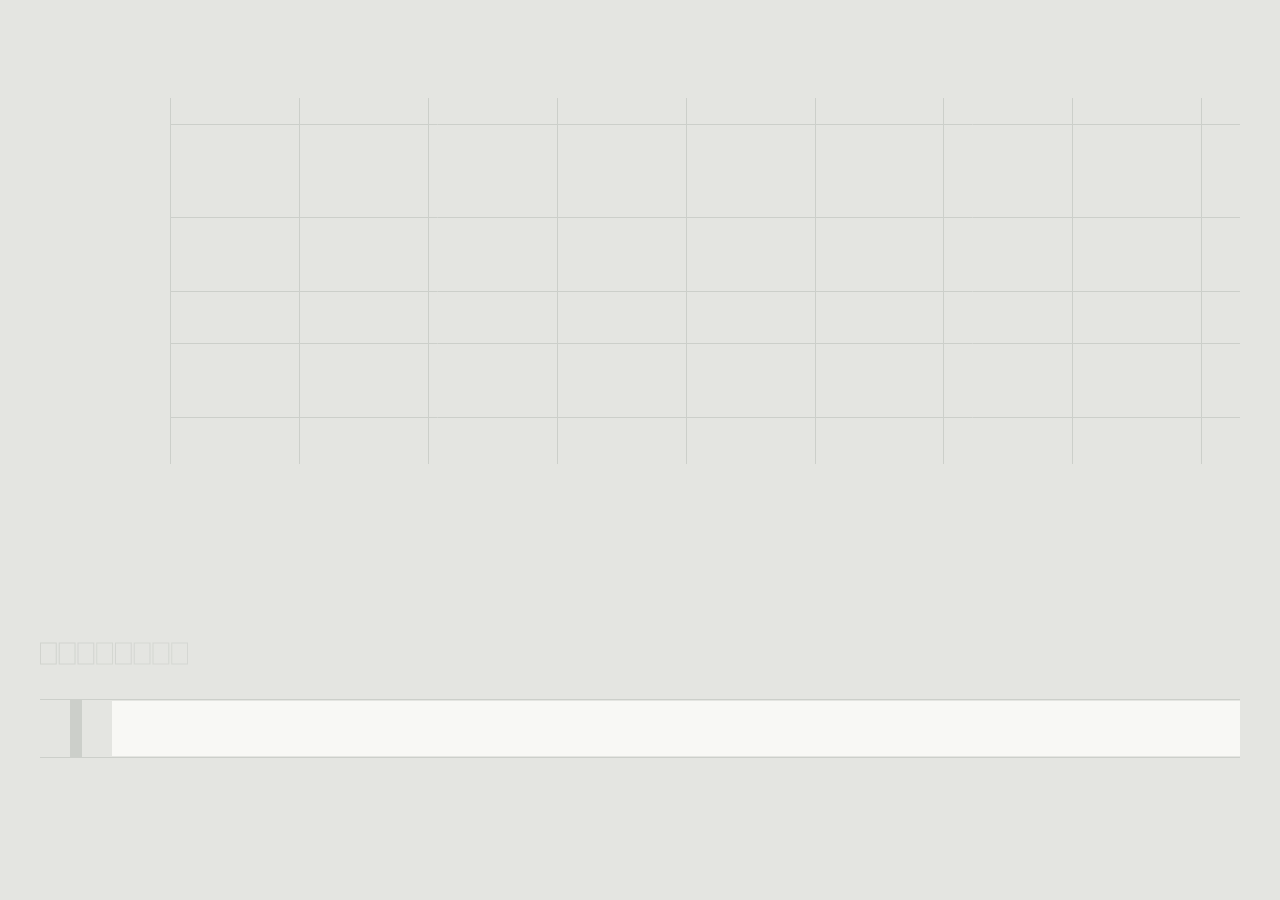
==== index.html @ a0108a18 "FRONTIER: build next playable (site root) Co-Authored-By: Claude Opus 5.5 <noreply@anthropic.com> Cl" ====
<!doctype html>
<html lang="en">
<head>
<meta charset="utf-8">
<meta name="viewport" content="width=device-width, initial-scale=1, viewport-fit=cover">
<style>:root{padding-top:env(safe-area-inset-top,0px);padding-bottom:env(safe-area-inset-bottom,0px)}body{margin:0;font:14px system-ui,-apple-system,sans-serif}img{max-width:100%}[hidden]{display:none!important}</style>
</head>
<body>
<title>Frontier</title>
<link rel="stylesheet" href="https://fonts.googleapis.com/css2?family=Caveat:wght@400..700&family=JetBrains+Mono:ital,wght@0,400;0,500;0,700;1,400&family=Newsreader:ital,opsz,wght@0,6..72,400;1,6..72,400&display=swap">
<link rel="stylesheet" href="game.css">
<div id="fr" class="asleep" role="application" aria-label="Frontier. A lab sim on one sheet of paper. Touch anywhere to begin.">
  <header id="fr-head">
    <div id="fr-dateline" aria-live="off"><span id="fr-lab" class="g">FRONTIER</span><span id="fr-bought" class="hand"></span><span class="g"> &middot; </span><span id="fr-today"></span><span id="fr-hour"></span></div>
    <button id="fr-mute" type="button" aria-pressed="false" aria-label="Sound is on. Press to mute (M).">SOUND ON</button>
    <div id="fr-months" aria-live="polite"><span id="fr-proj"></span><span id="fr-months-n"></span><span id="fr-months-l">MONTHS</span></div>
  </header>
  <div id="fr-paperwrap">
    <canvas id="fr-paper" aria-hidden="true"></canvas>
    <canvas id="fr-pen" aria-hidden="true"></canvas>
    <div id="fr-heads" aria-hidden="true"></div>
    <ol id="fr-team" aria-label="Your people. Press a name, or keys 1 to 9."></ol>
  </div>
  <div id="fr-band" aria-live="polite"><p id="fr-sample"></p><div id="fr-box" aria-hidden="true"></div></div>
  <div id="fr-clusterwrap"><canvas id="fr-cluster" aria-hidden="true"></canvas><span id="fr-cards"></span></div>
  <div id="fr-stripwrap">
    <canvas id="fr-strip" tabindex="0" role="slider" aria-label="The bet. Drag the nib and let go to launch a run. Arrow keys move it, Enter launches, S samples. During a run, drag the nib home, or press Escape, to stop it." aria-valuemin="0" aria-valuemax="100" aria-valuenow="0"></canvas>
    <div id="fr-readout" aria-hidden="true"></div>
  </div>
  <div id="fr-letterzone" aria-live="polite"><div id="fr-end" role="status" aria-live="polite"></div></div>
  <div id="fr-notes" aria-hidden="true"></div>
  <div id="fr-moment" aria-hidden="true"><p id="fr-moment-text"></p></div>
</div>
<script src="config.js"></script>
<script src="corpus.js"></script>
<script src="world.js"></script>
<script src="audio.js"></script>
<script src="game.js"></script>

</body>
</html>
---- game.css ----
/* FRONTIER, the lab sim. Build B: "the feel". One sheet of cold log paper; every colour is a token here. */
:root {
  --paper: #E4E5E1;
  --ink: #15171A;
  --grid: #CCCFCA;
  --graphite: #6E7378;
  --reserve: #F8F8F5;
  --filament: #FF7A21;   /* only the glow inside training cells and the tip of a burning fuse */
  --vermilion: #E5482E;  /* only the hatch of a scar band */
  --dry: #A9ACAA;
  --mono: 'JetBrains Mono', ui-monospace, 'SFMono-Regular', Menlo, Consolas, 'Liberation Mono', monospace;
  --serif: 'Newsreader', 'Iowan Old Style', 'Palatino Linotype', Georgia, 'Times New Roman', serif;
  --hand: 'Caveat', 'Segoe Print', 'Bradley Hand', 'Marker Felt', 'Comic Sans MS', cursive;
  color-scheme: light;
  background: var(--paper);
  color: var(--ink);
}
html, body { background: var(--paper); color: var(--ink); margin: 0; height: 100%; overflow: hidden; overscroll-behavior: none; }

/* ---------- the stack: header, paper, band, cluster, strip, letters ---------- */
#fr {
  --hd: calc(56px + env(safe-area-inset-top, 0px));
  --bd: 108px; --cl: 58px; --st: 58px;
  --lt: calc(164px + env(safe-area-inset-bottom, 0px));
  --gut: 16px;
  --margin: 58px;
  position: fixed; inset: 0; box-sizing: border-box;
  background: var(--paper); color: var(--ink);
  font-family: var(--mono); font-variant-numeric: tabular-nums;
  display: grid;
  grid-template-columns: minmax(0, 1fr);
  grid-template-rows: var(--hd) minmax(110px, 1fr) var(--bd) var(--cl) var(--st) var(--lt);
  grid-template-areas: "head" "paper" "band" "cluster" "strip" "letter";
  padding: 0 max(var(--gut), env(safe-area-inset-right, 0px)) 0 max(var(--gut), env(safe-area-inset-left, 0px));
  touch-action: none; user-select: none; -webkit-user-select: none; -webkit-touch-callout: none;
  -webkit-tap-highlight-color: transparent; overflow: hidden;
  -webkit-font-smoothing: antialiased; text-rendering: optimizeLegibility;
  transform-origin: 50% 50%;
}
#fr * { -webkit-tap-highlight-color: transparent; }
#fr button { font: inherit; color: inherit; background: none; border: 0; padding: 0; margin: 0; cursor: pointer; }
#fr :focus { outline: none; }
#fr :focus-visible { outline: 2px solid var(--ink); outline-offset: 3px; border-radius: 2px; }

/* ---------- header: the date line, the mute word and the months figure ---------- */
#fr-head { grid-area: head; position: relative; min-width: 0; transition: opacity .4s; }
#fr-dateline { position: absolute; left: 0; top: calc(env(safe-area-inset-top, 0px) + 13px); font-size: 13px; line-height: 18px; letter-spacing: 0.06em; white-space: nowrap; transition: opacity .6s; }
#fr-dateline .g { color: var(--graphite); }
#fr-lab { position: relative; display: inline-block; }
#fr-lab.struck::after { content: ''; position: absolute; left: -2px; right: -2px; top: 52%; height: 1.5px; background: var(--ink); animation: frstrike .6s linear both; transform-origin: 0 50%; }
#fr-bought { font-family: var(--hand); font-size: 19px; letter-spacing: 0; margin-left: 7px; color: var(--graphite); display: inline-block; clip-path: inset(-40% 100% -40% 0); transition: clip-path .5s steps(7); }
#fr-bought.on { clip-path: inset(-40% -10% -40% 0); }
#fr-bought:empty { display: none; }
#fr-today, #fr-hour { color: var(--ink); }
#fr-hour:empty { display: none; }
#fr-mute { position: absolute; left: 0; top: calc(env(safe-area-inset-top, 0px) + 33px); font-size: 9px !important; line-height: 14px; letter-spacing: 0.1em; color: var(--graphite) !important; opacity: .7; padding: 4px 8px 6px 0 !important; transition: opacity .6s; z-index: 3; }
#fr-mute::before { content: ''; position: absolute; left: -8px; right: -8px; top: 50%; height: 44px; margin-top: -22px; }
#fr-months { position: absolute; right: 0; top: calc(env(safe-area-inset-top, 0px) + 5px); display: grid; grid-template-columns: auto auto; column-gap: 9px; align-items: end; justify-items: end; transition: opacity .6s; }
#fr-months-n { grid-column: 2; grid-row: 1; font-size: 34px; line-height: 36px; font-weight: 700; letter-spacing: -0.02em; display: inline-block; color: var(--ink); transition: color 1.2s; }
#fr-months-l { grid-column: 2; grid-row: 2; font-size: 9px; line-height: 11px; letter-spacing: 0.1em; color: var(--graphite); margin-top: 1px; }
#fr-proj { grid-column: 1; grid-row: 2; font-size: 11px; line-height: 11px; color: var(--graphite); white-space: nowrap; letter-spacing: 0.02em; margin-top: 1px; }
#fr-months.jolt #fr-months-n { animation: frjolt .1s steps(1) both; }
#fr.dry #fr-months-n { color: var(--dry); }
@keyframes frjolt { 0% { transform: translateY(1px); } 100% { transform: none; } }
@keyframes frstrike { from { transform: scaleX(0); } to { transform: scaleX(1); } }

/* ---------- the paper ---------- */
#fr-paperwrap { grid-area: paper; position: relative; min-height: 0; min-width: 0; }
#fr-paper, #fr-pen { position: absolute; left: 0; top: 0; width: 100%; height: 100%; display: block; }
#fr-heads { position: absolute; left: var(--margin); right: 0; top: 2px; height: 44px; overflow: hidden; pointer-events: none; transition: opacity .4s; z-index: 1; }
#fr-heads .h { position: absolute; top: 0; left: 0; right: 0; font-style: italic; font-size: 11px; line-height: 14px; color: var(--graphite); text-shadow: 0 0 2px var(--paper), 0 0 2px var(--paper), 0 0 3px var(--paper);
  display: -webkit-box; -webkit-line-clamp: 3; -webkit-box-orient: vertical; overflow: hidden; opacity: 0; transform: translate3d(28px, 0, 0); transition: opacity .45s ease-out, transform .45s cubic-bezier(.2,.7,.3,1); }
#fr-heads .h.in { opacity: 1; transform: none; }
#fr-heads .h.out { opacity: 0; transform: translate3d(-12px, 0, 0); transition: opacity .5s linear, transform .5s linear; }
#fr-team { position: absolute; left: 0; top: 34px; width: var(--margin); margin: 0; padding: 0; list-style: none; transition: opacity .4s; z-index: 2; }
#fr-team li { margin: 0; height: 30px; }
#fr-team button { font-family: var(--hand) !important; font-size: 17px !important; line-height: 30px; height: 30px; min-width: 44px; color: var(--ink) !important; padding: 0 2px 0 0 !important; text-align: left; white-space: nowrap; position: relative; display: block; transition: font-weight .9s ease, color 1.2s; font-variation-settings: normal; }
#fr-team button::before { content: ''; position: absolute; left: -8px; right: -10px; top: 50%; height: 44px; margin-top: -22px; }
#fr-team button.low { color: var(--graphite) !important; }
#fr-team button .w { display: inline-block; clip-path: inset(-40% 100% -40% 0); }
#fr-team button.inked .w { clip-path: inset(-40% -15% -40% -4%); }
#fr-team button .x { position: absolute; left: -3px; right: -3px; top: 55%; height: 1px; background: var(--ink); transform-origin: 0 50%; animation: frstrike .6s linear both; }
#fr-team button .box { position: absolute; left: calc(100% + 6px); top: 50%; margin-top: -9px; font-size: 14px; line-height: 16px; color: var(--ink); white-space: nowrap; font-weight: 400; pointer-events: none; border: 1px solid var(--graphite); padding: 0 5px; background: var(--paper); }
#fr-team.dense li { height: 23px; }
#fr-team.dense button { font-size: 16px !important; line-height: 23px; height: 23px; }
#fr-team.dense button .box { font-size: 13px; line-height: 15px; margin-top: -8px; }
#fr.dry #fr-team button { color: var(--dry) !important; }
#fr.sold #fr-team, #fr.sold #fr-band, #fr.sold #fr-clusterwrap, #fr.sold #fr-stripwrap { opacity: .35; transition: opacity .8s; }
#fr.dry #fr-team button .x { background: var(--dry); }

/* ---------- the sample band: the model's words ---------- */
#fr-band { grid-area: band; position: relative; display: flex; align-items: flex-end; min-height: 0; min-width: 0; padding-bottom: 6px; box-sizing: border-box; touch-action: none; transition: opacity .4s; }
#fr-sample { margin: 0; font-family: var(--serif); font-size: 17px; line-height: 24px; color: var(--ink); max-height: 72px; overflow: hidden; width: 100%; font-optical-sizing: auto; font-weight: 400; will-change: transform, opacity; transform-origin: 30% 60%; }
#fr-sample span { transition: opacity .09s linear; }
#fr-sample.code { font-family: var(--mono); font-size: 13px; line-height: 19px; white-space: pre-wrap; }
#fr-sample.flickable { cursor: grab; }
#fr.dry #fr-sample { color: var(--dry); }
#fr-box { position: absolute; right: 0; top: 4px; font-family: var(--hand); font-size: 15px; line-height: 19px; color: var(--ink); border: 1px solid var(--graphite); padding: 0 6px; opacity: 0; transition: opacity .4s; pointer-events: none; }
#fr-box.on { opacity: 1; }

/* ---------- the cluster band and the bet strip ---------- */
#fr-clusterwrap { grid-area: cluster; position: relative; min-width: 0; transition: opacity .4s; }
#fr-cluster { position: absolute; left: 0; right: 0; bottom: 0; height: 52px; width: 100%; display: block; }
#fr-cards { position: absolute; right: 0; top: -9px; font-size: 11px; line-height: 13px; color: var(--graphite); transition: opacity .6s; }
#fr-stripwrap { grid-area: strip; position: relative; min-width: 0; transition: opacity .4s; }
#fr-strip { position: absolute; left: 0; right: 0; bottom: 0; height: 52px; width: 100%; display: block; touch-action: none; cursor: default; }
#fr-strip.grab { cursor: grab; }
#fr-strip.grabbing { cursor: grabbing; }
#fr-strip:focus-visible { outline-offset: 2px; }
#fr-readout { position: absolute; top: 0; left: 0; font-size: 15px; line-height: 20px; font-weight: 500; pointer-events: none; opacity: 0; white-space: nowrap; color: var(--ink); z-index: 6; background: var(--paper); padding: 0 5px; transition: opacity .12s; will-change: transform; }
#fr-readout.on { opacity: 1; }

/* ---------- letters: slips of Reserve paper under the door ---------- */
#fr-letterzone { grid-area: letter; position: relative; overflow: visible; min-width: 0; transition: opacity .4s; }
.fr-letter {
  position: absolute; left: 0; right: 0; top: 14px; height: 128px; box-sizing: border-box; max-width: 440px; margin: 0 auto;
  background: var(--reserve); color: var(--ink);
  box-shadow: 0 0 0 1px rgba(21, 23, 26, .06);
  padding: 11px 14px 9px; overflow: hidden;
  transform: translate3d(0, calc(100% + 80px), 0); transition: transform .4s cubic-bezier(.16, .84, .3, 1);
  touch-action: none; cursor: grab; will-change: transform; z-index: 3;
}
.fr-letter.in { transform: translate3d(0, 0, 0); }
.fr-letter.drag { transition: none; cursor: grabbing; }
.fr-letter.take { transform: translate3d(0, -190px, 0); opacity: 0; transition: transform .25s cubic-bezier(.55, 0, .85, .35), opacity .25s linear; }
.fr-letter.pass { transform: translate3d(0, calc(100% + 80px), 0); transition: transform .3s cubic-bezier(.55, 0, .85, .35); }
.fr-letter.grey .from, .fr-letter.grey .body, .fr-letter.grey .eff, .fr-letter.grey .eff .dn { color: var(--grid); }
.fr-letter .fuse { position: absolute; left: 0; top: 0; height: 1px; background: var(--ink); width: 100%; }
.fr-letter .fuse i { position: absolute; right: -1px; top: -1px; width: 3px; height: 3px; background: var(--filament); box-shadow: 0 0 3px 0 var(--filament); border-radius: 1px; }
.fr-letter .fuse.out i { display: none; }
.fr-letter .from { font-size: 10px; letter-spacing: 0.08em; color: var(--graphite); text-transform: uppercase; line-height: 14px; white-space: nowrap; }
.fr-letter .from.hand { font-family: var(--hand); font-size: 20px; line-height: 20px; letter-spacing: 0; text-transform: none; color: var(--ink); }
.fr-letter .body { font-size: 12px; line-height: 17px; margin-top: 4px; }
.fr-letter .body.hand { font-family: var(--hand); font-size: 18px; line-height: 21px; margin-top: 2px; }
.fr-letter .eff { position: absolute; left: 14px; right: 14px; bottom: 8px; font-size: 11px; line-height: 15px; color: var(--ink); }
.fr-letter .eff div { white-space: normal; text-indent: -1.4em; padding-left: 1.4em; }
.fr-letter .eff .dn { color: var(--graphite); }
.fr-letter .eff [data-a] { cursor: pointer; }
.fr-letter .why { position: absolute; right: 14px; top: 8px; font-family: var(--hand); font-size: 17px; line-height: 20px; color: var(--graphite); }
.fr-letter .why.teach { font-size: 15px; line-height: 17px; max-width: 58%; text-align: right; }
.fr-letter.fit1 .body { font-size: 11.5px; line-height: 16px; }
.fr-letter.fit1 .body.hand { font-size: 17px; line-height: 19px; }
.fr-letter.fit2 .body.hand { font-size: 16px; line-height: 18px; }
.fr-letter.fit2 .from.hand { font-size: 18px; line-height: 18px; }

/* ---------- people writing on the paper ---------- */
#fr-notes { position: absolute; inset: 0; pointer-events: none; z-index: 4; transition: opacity .4s; }
.fr-note { position: absolute; left: 0; top: 0; font-family: var(--hand); font-size: 15px; line-height: 17px; color: var(--ink); white-space: nowrap; transition: color 1.2s, opacity .8s; text-shadow: 0 0 2px var(--paper), 0 0 2px var(--paper), 0 0 1px var(--paper); will-change: transform; }
.fr-note .c { opacity: 0; }
.fr-note .c.on { opacity: 1; }
.fr-note.pencil { color: var(--graphite); }
.fr-note.faded, .fr-note.pencil.faded { color: var(--grid); }
.fr-note.wrap { white-space: normal; font-size: 17px; line-height: 20px; text-align: center; }
.fr-note.goalw { white-space: normal; }
.fr-note.teach { color: var(--graphite); }
.fr-note.teach.typed { color: var(--graphite); }
.fr-note.typed { font-family: var(--mono); font-size: 10px; letter-spacing: 0.06em; color: var(--graphite); }
.fr-note.keep.faded { color: var(--graphite); }
.fr-note.ring { padding: 0 4px; }
.fr-note.ring::after { content: ''; position: absolute; left: -4px; right: -4px; top: -2px; bottom: -1px; border: 1px solid var(--ink); border-radius: 50%; opacity: .35; transform: rotate(-4deg); }
#fr.dry .fr-note { color: var(--dry); }

/* ---------- moments and the paper feed ---------- */
#fr-moment { position: absolute; inset: 0; z-index: 7; display: flex; align-items: center; justify-content: center; opacity: 0; pointer-events: none; transition: opacity .4s linear; padding: 24px max(24px, env(safe-area-inset-right, 0px)) 24px max(24px, env(safe-area-inset-left, 0px)); background: rgba(228, 229, 225, .96); }
#fr-moment.on { opacity: 1; }
#fr-moment.out { transition: opacity .6s linear; }
#fr-moment-text { font-family: var(--serif); font-size: 21px; line-height: 30px; margin: 0; max-width: 640px; white-space: pre-wrap; color: var(--ink); }
#fr-moment-text span { transition: opacity .12s linear; }
#fr-moment-text.code { font-family: var(--mono); font-size: 16px; line-height: 24px; }
#fr.dim28 #fr-head, #fr.dim28 #fr-band, #fr.dim28 #fr-clusterwrap, #fr.dim28 #fr-stripwrap, #fr.dim28 #fr-letterzone, #fr.dim28 #fr-team, #fr.dim28 #fr-heads, #fr.dim28 #fr-notes { opacity: .08; }
#fr.dim28.keephead #fr-heads { opacity: 1; }
#fr.undim #fr-head, #fr.undim #fr-band, #fr.undim #fr-clusterwrap, #fr.undim #fr-stripwrap, #fr.undim #fr-letterzone, #fr.undim #fr-team, #fr.undim #fr-heads, #fr.undim #fr-notes { transition: opacity .6s; }
#fr.feedout { transition: transform .9s cubic-bezier(.6, 0, .35, 1); transform: translate3d(-104%, 0, 0); }
#fr.feedin-start { transition: none; transform: translate3d(104%, 0, 0); }
#fr.feedin-start *, #fr.feedin-start *::after { transition: none !important; }
#fr.feedin { transition: transform .9s cubic-bezier(.2, .6, .3, 1); transform: none; }

#fr.asleep #fr-months, #fr.asleep #fr-cards, #fr.asleep #fr-dateline, #fr.asleep #fr-mute { opacity: 0; }
/* asleep: one cell breathes on 1.2 s (drawn), everything else on 4 s */
#fr.asleep #fr-paper, #fr.asleep #fr-strip { animation: frbreathe 4s ease-in-out infinite; }
@keyframes frbreathe { 0%, 100% { opacity: 1; } 50% { opacity: .72; } }
#fr.asleep { cursor: pointer; }

/* ---------- small phones ---------- */
@media (max-height: 760px) and (max-width: 959px) and (orientation: portrait) {
  #fr { --hd: calc(50px + env(safe-area-inset-top, 0px)); --bd: 86px; --cl: 54px; --st: 56px; --lt: calc(146px + env(safe-area-inset-bottom, 0px)); }
  #fr-dateline { top: calc(env(safe-area-inset-top, 0px) + 10px); }
  #fr-mute { top: calc(env(safe-area-inset-top, 0px) + 28px); }
  #fr-months { top: calc(env(safe-area-inset-top, 0px) + 3px); }
  #fr-sample { font-size: 15.5px; line-height: 21px; max-height: 63px; }
  .fr-letter { top: 8px; }
}
@media (max-width: 370px) {
  #fr-dateline { font-size: 12px; letter-spacing: 0.04em; }
  #fr-months-n { font-size: 30px; line-height: 32px; }
}
/* ---------- tablets: the phone stack, a little roomier ---------- */
@media (min-width: 600px) and (max-width: 959px) and (orientation: portrait) {
  #fr { padding-left: max(24px, calc((100vw - 640px) / 2)); padding-right: max(24px, calc((100vw - 640px) / 2)); --margin: 76px; }
  #fr-team { width: 76px; }
  #fr-team button { font-size: 20px !important; }
}
/* ---------- a phone turned on its side: the paper on the left, the bench on the right ---------- */
@media (orientation: landscape) and (max-height: 560px) and (max-width: 1100px) {
  #fr {
    --hd: calc(44px + env(safe-area-inset-top, 0px));
    grid-template-columns: minmax(0, 1.15fr) minmax(300px, 1fr);
    grid-template-rows: var(--hd) minmax(0, 1fr) 46px 56px calc(140px + env(safe-area-inset-bottom, 0px));
    grid-template-areas: "head head" "paper band" "paper cluster" "paper strip" "paper letter";
    column-gap: 20px;
  }
  #fr-dateline { top: calc(env(safe-area-inset-top, 0px) + 8px); }
  #fr-mute { top: calc(env(safe-area-inset-top, 0px) + 25px); }
  #fr-months { top: calc(env(safe-area-inset-top, 0px) + 2px); }
  #fr-months-n { font-size: 28px; line-height: 30px; }
  #fr-team.dense li, #fr-team li { height: 22px; }
  #fr-team button { font-size: 16px !important; line-height: 22px; height: 22px; }
  #fr-team button .box { font-size: 12px; line-height: 14px; margin-top: -8px; }
  #fr-sample { font-size: 15px; line-height: 20px; max-height: 80px; }
  #fr-cluster { height: 40px; }
  .fr-letter { top: 8px; height: 124px; }
}

/* ---------- laptop: the same stack, centred, heights as shares of the viewport ---------- */
@media (min-width: 960px) {
  #fr {
    --margin: 130px;
    grid-template-columns: 1fr minmax(0, 1200px) 1fr;
    grid-template-rows: max(7vh, 64px) minmax(160px, 1fr) max(12vh, 84px) max(7vh, 52px) max(7vh, 60px) max(15vh, 142px);
    grid-template-areas: ". head ." ". paper ." ". band ." ". cluster ." ". strip ." ". letter .";
    padding: 0 24px;
  }
  #fr-dateline { font-size: 15px; top: max(2vh, 12px); }
  #fr-mute { top: calc(max(2vh, 12px) + 24px); }
  #fr-months { top: max(.5vh, 3px); }
  #fr-months-n { font-size: 44px; line-height: 46px; }
  .fr-note { font-size: 17px; line-height: 19px; }
  .fr-note.wrap { font-size: 19px; line-height: 23px; }
  .fr-note.typed { font-size: 11px; }
  #fr-heads { top: 10px; }
  #fr-team { top: 40px; }
  #fr-team li { height: 32px; }
  #fr-team button { font-size: 22px !important; line-height: 32px; height: 32px; }
  #fr-team button .box { font-size: 15px; line-height: 18px; margin-top: -10px; }
  #fr-team.dense li { height: 25px; }
  #fr-team.dense button { font-size: 19px !important; line-height: 25px; height: 25px; }
  #fr-band { justify-content: center; }
  #fr-sample { font-size: 19px; line-height: 27px; max-height: 81px; max-width: 760px; }
  #fr-sample.code { font-size: 15px; line-height: 22px; }
  #fr-cluster { height: min(56px, calc(max(7vh, 52px) - 8px)); }
  #fr-strip { height: min(60px, calc(max(7vh, 60px) - 4px)); }
  .fr-letter { width: 560px; max-width: none; height: 120px; top: 12px; padding: 11px 18px 9px; }
  .fr-letter .eff { left: 18px; right: 18px; }
  #fr-readout { top: -40px; }
  #fr-moment-text { font-size: 28px; line-height: 40px; max-width: 760px; }
  #fr-moment-text.code { font-size: 20px; line-height: 30px; }
}
@media (prefers-reduced-motion: reduce) {
  #fr.asleep #fr-paper, #fr.asleep #fr-strip { animation: none; }
  .fr-letter, .fr-letter.take, .fr-letter.pass { transition: opacity .2s linear !important; }
  .fr-letter:not(.in) { opacity: 0; }
  .fr-letter.in { opacity: 1; }
  #fr-moment, #fr-moment.out { transition: opacity .2s linear; }
  #fr.feedout, #fr.feedin { transition: opacity .3s linear; transform: none; }
  #fr.feedout { opacity: 0; }
  #fr-team button { transition: none; }
  #fr-sample span, #fr-moment-text span { transition: none; }
}

/* ---------- the end frame: one or two plain sentences, where the letters were ---------- */
#fr-end { position: absolute; left: 0; right: 0; top: 6px; max-width: 460px; margin: 0 auto; opacity: 0; transition: opacity .8s ease; pointer-events: none; z-index: 4; color: var(--ink); }
#fr-end.on { opacity: 1; }
#fr-end .eh { font-size: 10px; letter-spacing: 0.1em; color: var(--graphite); line-height: 14px; }
#fr-end p { margin: 4px 0 0; font-size: 12px; line-height: 17px; }
#fr-end .ea { margin-top: 6px; font-family: var(--hand); font-size: 16px; line-height: 18px; color: var(--graphite); }
#fr.dry #fr-end { color: var(--ink); }
@media (min-width: 960px) { #fr-end { max-width: 640px; top: 10px; } #fr-end p { font-size: 13px; line-height: 19px; } #fr-end .eh { font-size: 11px; } }
@media (max-height: 760px) and (max-width: 959px) and (orientation: portrait) { #fr-end p { font-size: 11px; line-height: 15px; } #fr-end .ea { font-size: 15px; } }

/* while a thumb sets the bet, the readout owns the space above the cluster */
#fr.dragging #fr-cards { opacity: 0; }
#fr.dragging .fr-note.at-cluster { opacity: 0 !important; }
/* a warning written in the empty doorway steps aside while a letter is there */
.fr-note.door { transition: color 1.2s, opacity .3s; }
#fr.letterup .fr-note.door { opacity: 0 !important; }
#fr.inmoment:not(.dim28) #fr-letterzone { opacity: .3; pointer-events: none; }
#fr.inmoment:not(.dim28) #fr-stripwrap { opacity: .45; transition: opacity .25s; }
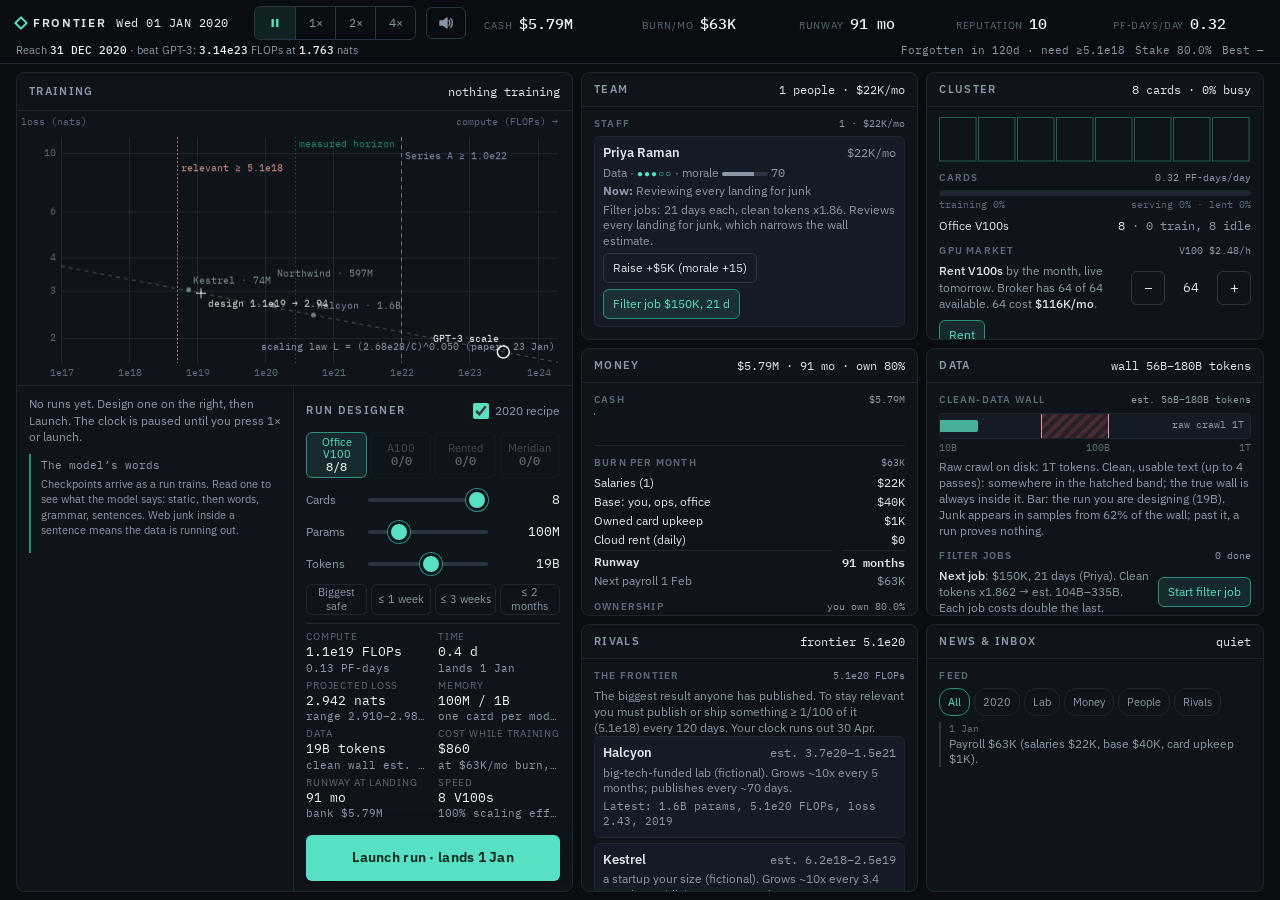
==== commit 52bc784a: "FRONTIER: build a playable (site root) Co-Authored-By: Claude Opus 5.5 <noreply@anthropic.com> Claud" ====
--- a/index.html
+++ b/index.html
@@ -7,35 +7,125 @@
 </head>
 <body>
 <title>Frontier</title>
-<link rel="stylesheet" href="https://fonts.googleapis.com/css2?family=Caveat:wght@400..700&family=JetBrains+Mono:ital,wght@0,400;0,500;0,700;1,400&family=Newsreader:ital,opsz,wght@0,6..72,400;1,6..72,400&display=swap">
+<link rel="stylesheet" href="https://fonts.googleapis.com/css2?family=IBM+Plex+Mono:wght@400;500;600&family=IBM+Plex+Sans:wght@400;500;600&family=Source+Serif+4:ital,opsz,wght@0,8..60,400;1,8..60,400&display=swap">
 <link rel="stylesheet" href="game.css">
-<div id="fr" class="asleep" role="application" aria-label="Frontier. A lab sim on one sheet of paper. Touch anywhere to begin.">
-  <header id="fr-head">
-    <div id="fr-dateline" aria-live="off"><span id="fr-lab" class="g">FRONTIER</span><span id="fr-bought" class="hand"></span><span class="g"> &middot; </span><span id="fr-today"></span><span id="fr-hour"></span></div>
-    <button id="fr-mute" type="button" aria-pressed="false" aria-label="Sound is on. Press to mute (M).">SOUND ON</button>
-    <div id="fr-months" aria-live="polite"><span id="fr-proj"></span><span id="fr-months-n"></span><span id="fr-months-l">MONTHS</span></div>
+<div id="fx" class="fx">
+  <header id="top" aria-label="Lab status">
+    <div class="t-row t-id">
+      <span class="t-lab"><span class="t-mark" aria-hidden="true"></span><span class="nm">FRONTIER</span></span>
+      <span id="t-date" class="t-date" aria-live="off">WED 01 JAN 2020</span>
+      <div class="t-speed" role="group" aria-label="Game speed">
+        <button type="button" data-act="speed" data-x="0" id="sp0" aria-label="Pause (space)" aria-pressed="true"><svg viewBox="0 0 12 12" aria-hidden="true"><rect x="2.5" y="2" width="2.4" height="8"/><rect x="7.1" y="2" width="2.4" height="8"/></svg></button>
+        <button type="button" data-act="speed" data-x="1" id="sp1" aria-pressed="false">1&times;</button>
+        <button type="button" data-act="speed" data-x="2" id="sp2" aria-pressed="false">2&times;</button>
+        <button type="button" data-act="speed" data-x="4" id="sp4" aria-pressed="false">4&times;</button>
+      </div>
+      <button type="button" class="t-mute" data-act="mute" id="mute" aria-pressed="false" aria-label="Sound on. Press to mute (M)"><svg viewBox="0 0 16 16" aria-hidden="true"><path d="M2 6h3l4-3v10l-4-3H2z"/><path class="w1" d="M11 5.5c1 .8 1 4.2 0 5"/><path class="w2" d="M12.8 3.8c2 1.8 2 6.6 0 8.4"/><path class="x" d="M11 6l4 4M15 6l-4 4"/></svg></button>
+    </div>
+    <div class="t-row t-stats">
+      <div class="st"><span class="k">Cash</span><span class="v" id="t-cash">$5.85M</span></div>
+      <div class="st"><span class="k">Burn/mo</span><span class="v" id="t-burn">$63K</span></div>
+      <div class="st"><span class="k">Runway</span><span class="v" id="t-runway">92 mo</span></div>
+      <div class="st"><span class="k">Reputation</span><span class="v" id="t-rep">10</span></div>
+      <div class="st"><span class="k">PF-days/day</span><span class="v" id="t-pf">0.32</span></div>
+    </div>
+    <div class="t-row t-goal">
+      <span class="goal">Reach <b>31 DEC 2020</b> &middot; beat GPT-3: <b>3.14e23</b> FLOPs at <b>1.763</b> nats</span>
+      <span class="threats"><span id="t-forget" class="thr">Forgotten in 120d</span><span id="t-stake" class="thr">Stake 80%</span><span id="t-best" class="thr">Best &mdash;</span></span>
+    </div>
+    <nav class="t-jump" aria-label="Jump to panel">
+      <button type="button" data-act="jump" data-to="p-train">Train</button>
+      <button type="button" data-act="jump" data-to="p-team">Team</button>
+      <button type="button" data-act="jump" data-to="p-cluster">Cluster</button>
+      <button type="button" data-act="jump" data-to="p-data">Data</button>
+      <button type="button" data-act="jump" data-to="p-money">Money</button>
+      <button type="button" data-act="jump" data-to="p-rivals">Rivals</button>
+      <button type="button" data-act="jump" data-to="p-news">News<span id="j-inbox" class="dot" hidden></span></button>
+    </nav>
   </header>
-  <div id="fr-paperwrap">
-    <canvas id="fr-paper" aria-hidden="true"></canvas>
-    <canvas id="fr-pen" aria-hidden="true"></canvas>
-    <div id="fr-heads" aria-hidden="true"></div>
-    <ol id="fr-team" aria-label="Your people. Press a name, or keys 1 to 9."></ol>
+
+  <main id="grid">
+    <section id="p-train" class="panel hero" aria-label="Training">
+      <div class="ph"><h2>Training</h2><span class="sum" id="s-train"></span></div>
+      <div class="chartwrap"><canvas id="chart" aria-label="Loss against compute, log-log" role="img"></canvas><div id="chart-legend" class="legend"></div></div>
+      <div class="train-cols">
+        <div class="col-live">
+          <div id="runs" class="runs"></div>
+          <div id="sample" class="sample" aria-live="polite"></div>
+        </div>
+        <div class="col-design" id="designer">
+          <div class="dz-head"><h3>Run designer</h3><label class="chk"><input type="checkbox" id="d-recipe" checked> 2020 recipe</label></div>
+          <div class="dz-pools" id="d-pools" role="group" aria-label="Which cards"></div>
+          <div class="dz-row"><label for="d-gpus">Cards</label><input type="range" id="d-gpus" min="0" max="8" step="1" value="8"><output id="o-gpus">8</output></div>
+          <div class="dz-row"><label for="d-n">Params</label><input type="range" id="d-n" min="0" max="1000" step="1"><output id="o-n">1B</output></div>
+          <div class="dz-row"><label for="d-d">Tokens</label><input type="range" id="d-d" min="0" max="1000" step="1"><output id="o-d">20B</output></div>
+          <div class="dz-quick" role="group" aria-label="Quick sizes">
+            <button type="button" data-act="preset" data-p="mem">Biggest safe</button>
+            <button type="button" data-act="preset" data-p="7">&le; 1 week</button>
+            <button type="button" data-act="preset" data-p="21">&le; 3 weeks</button>
+            <button type="button" data-act="preset" data-p="60">&le; 2 months</button>
+          </div>
+          <div class="dz-out" id="d-out"></div>
+          <ul class="dz-warn" id="d-warn"></ul>
+          <button type="button" class="launch" id="d-launch" data-act="launch">Launch run</button>
+        </div>
+      </div>
+    </section>
+
+    <section id="p-team" class="panel col" aria-label="Team">
+      <button type="button" class="ph" data-act="toggle" aria-expanded="false"><h2>Team</h2><span class="sum" id="s-team"></span><span class="chev" aria-hidden="true"></span></button>
+      <div class="pb" id="b-team"></div>
+    </section>
+    <section id="p-cluster" class="panel col" aria-label="Cluster">
+      <button type="button" class="ph" data-act="toggle" aria-expanded="false"><h2>Cluster</h2><span class="sum" id="s-cluster"></span><span class="chev" aria-hidden="true"></span></button>
+      <div class="pb"><canvas id="cells" aria-hidden="true"></canvas><div id="b-cluster"></div></div>
+    </section>
+    <section id="p-money" class="panel col" aria-label="Money">
+      <button type="button" class="ph" data-act="toggle" aria-expanded="false"><h2>Money</h2><span class="sum" id="s-money"></span><span class="chev" aria-hidden="true"></span></button>
+      <div class="pb" id="b-money"></div>
+    </section>
+    <section id="p-data" class="panel col" aria-label="Data">
+      <button type="button" class="ph" data-act="toggle" aria-expanded="false"><h2>Data</h2><span class="sum" id="s-data"></span><span class="chev" aria-hidden="true"></span></button>
+      <div class="pb" id="b-data"></div>
+    </section>
+    <section id="p-rivals" class="panel col" aria-label="Rivals">
+      <button type="button" class="ph" data-act="toggle" aria-expanded="false"><h2>Rivals</h2><span class="sum" id="s-rivals"></span><span class="chev" aria-hidden="true"></span></button>
+      <div class="pb" id="b-rivals"></div>
+    </section>
+    <section id="p-news" class="panel col" aria-label="News and inbox">
+      <button type="button" class="ph" data-act="toggle" aria-expanded="false"><h2>News &amp; inbox</h2><span class="sum" id="s-news"></span><span class="chev" aria-hidden="true"></span></button>
+      <div class="pb" id="b-news"></div>
+    </section>
+  </main>
+
+  <div id="modal" class="modal" hidden>
+    <div class="sheet" role="dialog" aria-modal="true" aria-labelledby="m-title">
+      <div class="m-paused">Paused &middot; decide to continue</div>
+      <div class="m-from" id="m-from"></div>
+      <h2 id="m-title"></h2>
+      <p class="m-body" id="m-body"></p>
+      <div class="m-sample" id="m-sample"></div>
+      <p class="m-note" id="m-note"></p>
+      <div class="m-opts" id="m-opts"></div>
+    </div>
   </div>
-  <div id="fr-band" aria-live="polite"><p id="fr-sample"></p><div id="fr-box" aria-hidden="true"></div></div>
-  <div id="fr-clusterwrap"><canvas id="fr-cluster" aria-hidden="true"></canvas><span id="fr-cards"></span></div>
-  <div id="fr-stripwrap">
-    <canvas id="fr-strip" tabindex="0" role="slider" aria-label="The bet. Drag the nib and let go to launch a run. Arrow keys move it, Enter launches, S samples. During a run, drag the nib home, or press Escape, to stop it." aria-valuemin="0" aria-valuemax="100" aria-valuenow="0"></canvas>
-    <div id="fr-readout" aria-hidden="true"></div>
+  <div id="end" class="modal end" hidden>
+    <div class="sheet" role="dialog" aria-modal="true" aria-labelledby="e-title">
+      <div class="m-from" id="e-date"></div>
+      <h2 id="e-title"></h2>
+      <p class="m-body" id="e-reason"></p>
+      <p class="m-body" id="e-gap"></p>
+      <div class="e-score" id="e-score"></div>
+      <div class="m-opts"><button type="button" class="opt primary" data-act="newyear"><b>Play another 2020</b><span>New hidden wall, rivals and luck. Same rules.</span></button><button type="button" class="opt" data-act="review"><b>Look at the board</b><span>Close this and inspect your year.</span></button></div>
+    </div>
   </div>
-  <div id="fr-letterzone" aria-live="polite"><div id="fr-end" role="status" aria-live="polite"></div></div>
-  <div id="fr-notes" aria-hidden="true"></div>
-  <div id="fr-moment" aria-hidden="true"><p id="fr-moment-text"></p></div>
 </div>
 <script src="config.js"></script>
+<script src="world.js"></script>
 <script src="corpus.js"></script>
-<script src="world.js"></script>
+<script src="engine.js"></script>
 <script src="audio.js"></script>
-<script src="game.js"></script>
+<script src="ui.js"></script>
 
 </body>
 </html>
--- a/game.css
+++ b/game.css
@@ -1,287 +1,317 @@
-/* FRONTIER, the lab sim. Build B: "the feel". One sheet of cold log paper; every colour is a token here. */
+/* FRONTIER control room, build A. One deliberate look: a dark, calm instrument panel.
+   Every colour is a token here. One accent for your lab, one for danger, greys for everyone else. */
 :root {
-  --paper: #E4E5E1;
-  --ink: #15171A;
-  --grid: #CCCFCA;
-  --graphite: #6E7378;
-  --reserve: #F8F8F5;
-  --filament: #FF7A21;   /* only the glow inside training cells and the tip of a burning fuse */
-  --vermilion: #E5482E;  /* only the hatch of a scar band */
-  --dry: #A9ACAA;
-  --mono: 'JetBrains Mono', ui-monospace, 'SFMono-Regular', Menlo, Consolas, 'Liberation Mono', monospace;
-  --serif: 'Newsreader', 'Iowan Old Style', 'Palatino Linotype', Georgia, 'Times New Roman', serif;
-  --hand: 'Caveat', 'Segoe Print', 'Bradley Hand', 'Marker Felt', 'Comic Sans MS', cursive;
-  color-scheme: light;
-  background: var(--paper);
-  color: var(--ink);
-}
-html, body { background: var(--paper); color: var(--ink); margin: 0; height: 100%; overflow: hidden; overscroll-behavior: none; }
-
-/* ---------- the stack: header, paper, band, cluster, strip, letters ---------- */
-#fr {
-  --hd: calc(56px + env(safe-area-inset-top, 0px));
-  --bd: 108px; --cl: 58px; --st: 58px;
-  --lt: calc(164px + env(safe-area-inset-bottom, 0px));
+  --bg: #090c11;
+  --panel: #0f141b;
+  --panel2: #141b24;
+  --line: #1e2731;
+  --line2: #2a3541;
+  --text: #dde4ec;
+  --muted: #8b97a5;
+  --dim: #5d6977;
+  --accent: #58e0c2;
+  --accent2: #2a8f7c;
+  --accentbg: rgba(88, 224, 194, 0.10);
+  --danger: #ff5f57;
+  --dangerbg: rgba(255, 95, 87, 0.12);
+  --caution: #e39b95;
+  --rival: #8a96a3;
+  --white: #f2f5f8;
+  --sans: 'IBM Plex Sans', system-ui, -apple-system, 'Segoe UI', Roboto, 'Helvetica Neue', Arial, sans-serif;
+  --mono: 'IBM Plex Mono', ui-monospace, 'SFMono-Regular', Menlo, Consolas, 'Liberation Mono', monospace;
+  --serif: 'Source Serif 4', 'Iowan Old Style', 'Palatino Linotype', Georgia, 'Times New Roman', serif;
   --gut: 16px;
-  --margin: 58px;
-  position: fixed; inset: 0; box-sizing: border-box;
-  background: var(--paper); color: var(--ink);
-  font-family: var(--mono); font-variant-numeric: tabular-nums;
-  display: grid;
-  grid-template-columns: minmax(0, 1fr);
-  grid-template-rows: var(--hd) minmax(110px, 1fr) var(--bd) var(--cl) var(--st) var(--lt);
-  grid-template-areas: "head" "paper" "band" "cluster" "strip" "letter";
-  padding: 0 max(var(--gut), env(safe-area-inset-right, 0px)) 0 max(var(--gut), env(safe-area-inset-left, 0px));
-  touch-action: none; user-select: none; -webkit-user-select: none; -webkit-touch-callout: none;
-  -webkit-tap-highlight-color: transparent; overflow: hidden;
-  -webkit-font-smoothing: antialiased; text-rendering: optimizeLegibility;
-  transform-origin: 50% 50%;
-}
-#fr * { -webkit-tap-highlight-color: transparent; }
-#fr button { font: inherit; color: inherit; background: none; border: 0; padding: 0; margin: 0; cursor: pointer; }
-#fr :focus { outline: none; }
-#fr :focus-visible { outline: 2px solid var(--ink); outline-offset: 3px; border-radius: 2px; }
-
-/* ---------- header: the date line, the mute word and the months figure ---------- */
-#fr-head { grid-area: head; position: relative; min-width: 0; transition: opacity .4s; }
-#fr-dateline { position: absolute; left: 0; top: calc(env(safe-area-inset-top, 0px) + 13px); font-size: 13px; line-height: 18px; letter-spacing: 0.06em; white-space: nowrap; transition: opacity .6s; }
-#fr-dateline .g { color: var(--graphite); }
-#fr-lab { position: relative; display: inline-block; }
-#fr-lab.struck::after { content: ''; position: absolute; left: -2px; right: -2px; top: 52%; height: 1.5px; background: var(--ink); animation: frstrike .6s linear both; transform-origin: 0 50%; }
-#fr-bought { font-family: var(--hand); font-size: 19px; letter-spacing: 0; margin-left: 7px; color: var(--graphite); display: inline-block; clip-path: inset(-40% 100% -40% 0); transition: clip-path .5s steps(7); }
-#fr-bought.on { clip-path: inset(-40% -10% -40% 0); }
-#fr-bought:empty { display: none; }
-#fr-today, #fr-hour { color: var(--ink); }
-#fr-hour:empty { display: none; }
-#fr-mute { position: absolute; left: 0; top: calc(env(safe-area-inset-top, 0px) + 33px); font-size: 9px !important; line-height: 14px; letter-spacing: 0.1em; color: var(--graphite) !important; opacity: .7; padding: 4px 8px 6px 0 !important; transition: opacity .6s; z-index: 3; }
-#fr-mute::before { content: ''; position: absolute; left: -8px; right: -8px; top: 50%; height: 44px; margin-top: -22px; }
-#fr-months { position: absolute; right: 0; top: calc(env(safe-area-inset-top, 0px) + 5px); display: grid; grid-template-columns: auto auto; column-gap: 9px; align-items: end; justify-items: end; transition: opacity .6s; }
-#fr-months-n { grid-column: 2; grid-row: 1; font-size: 34px; line-height: 36px; font-weight: 700; letter-spacing: -0.02em; display: inline-block; color: var(--ink); transition: color 1.2s; }
-#fr-months-l { grid-column: 2; grid-row: 2; font-size: 9px; line-height: 11px; letter-spacing: 0.1em; color: var(--graphite); margin-top: 1px; }
-#fr-proj { grid-column: 1; grid-row: 2; font-size: 11px; line-height: 11px; color: var(--graphite); white-space: nowrap; letter-spacing: 0.02em; margin-top: 1px; }
-#fr-months.jolt #fr-months-n { animation: frjolt .1s steps(1) both; }
-#fr.dry #fr-months-n { color: var(--dry); }
-@keyframes frjolt { 0% { transform: translateY(1px); } 100% { transform: none; } }
-@keyframes frstrike { from { transform: scaleX(0); } to { transform: scaleX(1); } }
-
-/* ---------- the paper ---------- */
-#fr-paperwrap { grid-area: paper; position: relative; min-height: 0; min-width: 0; }
-#fr-paper, #fr-pen { position: absolute; left: 0; top: 0; width: 100%; height: 100%; display: block; }
-#fr-heads { position: absolute; left: var(--margin); right: 0; top: 2px; height: 44px; overflow: hidden; pointer-events: none; transition: opacity .4s; z-index: 1; }
-#fr-heads .h { position: absolute; top: 0; left: 0; right: 0; font-style: italic; font-size: 11px; line-height: 14px; color: var(--graphite); text-shadow: 0 0 2px var(--paper), 0 0 2px var(--paper), 0 0 3px var(--paper);
-  display: -webkit-box; -webkit-line-clamp: 3; -webkit-box-orient: vertical; overflow: hidden; opacity: 0; transform: translate3d(28px, 0, 0); transition: opacity .45s ease-out, transform .45s cubic-bezier(.2,.7,.3,1); }
-#fr-heads .h.in { opacity: 1; transform: none; }
-#fr-heads .h.out { opacity: 0; transform: translate3d(-12px, 0, 0); transition: opacity .5s linear, transform .5s linear; }
-#fr-team { position: absolute; left: 0; top: 34px; width: var(--margin); margin: 0; padding: 0; list-style: none; transition: opacity .4s; z-index: 2; }
-#fr-team li { margin: 0; height: 30px; }
-#fr-team button { font-family: var(--hand) !important; font-size: 17px !important; line-height: 30px; height: 30px; min-width: 44px; color: var(--ink) !important; padding: 0 2px 0 0 !important; text-align: left; white-space: nowrap; position: relative; display: block; transition: font-weight .9s ease, color 1.2s; font-variation-settings: normal; }
-#fr-team button::before { content: ''; position: absolute; left: -8px; right: -10px; top: 50%; height: 44px; margin-top: -22px; }
-#fr-team button.low { color: var(--graphite) !important; }
-#fr-team button .w { display: inline-block; clip-path: inset(-40% 100% -40% 0); }
-#fr-team button.inked .w { clip-path: inset(-40% -15% -40% -4%); }
-#fr-team button .x { position: absolute; left: -3px; right: -3px; top: 55%; height: 1px; background: var(--ink); transform-origin: 0 50%; animation: frstrike .6s linear both; }
-#fr-team button .box { position: absolute; left: calc(100% + 6px); top: 50%; margin-top: -9px; font-size: 14px; line-height: 16px; color: var(--ink); white-space: nowrap; font-weight: 400; pointer-events: none; border: 1px solid var(--graphite); padding: 0 5px; background: var(--paper); }
-#fr-team.dense li { height: 23px; }
-#fr-team.dense button { font-size: 16px !important; line-height: 23px; height: 23px; }
-#fr-team.dense button .box { font-size: 13px; line-height: 15px; margin-top: -8px; }
-#fr.dry #fr-team button { color: var(--dry) !important; }
-#fr.sold #fr-team, #fr.sold #fr-band, #fr.sold #fr-clusterwrap, #fr.sold #fr-stripwrap { opacity: .35; transition: opacity .8s; }
-#fr.dry #fr-team button .x { background: var(--dry); }
-
-/* ---------- the sample band: the model's words ---------- */
-#fr-band { grid-area: band; position: relative; display: flex; align-items: flex-end; min-height: 0; min-width: 0; padding-bottom: 6px; box-sizing: border-box; touch-action: none; transition: opacity .4s; }
-#fr-sample { margin: 0; font-family: var(--serif); font-size: 17px; line-height: 24px; color: var(--ink); max-height: 72px; overflow: hidden; width: 100%; font-optical-sizing: auto; font-weight: 400; will-change: transform, opacity; transform-origin: 30% 60%; }
-#fr-sample span { transition: opacity .09s linear; }
-#fr-sample.code { font-family: var(--mono); font-size: 13px; line-height: 19px; white-space: pre-wrap; }
-#fr-sample.flickable { cursor: grab; }
-#fr.dry #fr-sample { color: var(--dry); }
-#fr-box { position: absolute; right: 0; top: 4px; font-family: var(--hand); font-size: 15px; line-height: 19px; color: var(--ink); border: 1px solid var(--graphite); padding: 0 6px; opacity: 0; transition: opacity .4s; pointer-events: none; }
-#fr-box.on { opacity: 1; }
-
-/* ---------- the cluster band and the bet strip ---------- */
-#fr-clusterwrap { grid-area: cluster; position: relative; min-width: 0; transition: opacity .4s; }
-#fr-cluster { position: absolute; left: 0; right: 0; bottom: 0; height: 52px; width: 100%; display: block; }
-#fr-cards { position: absolute; right: 0; top: -9px; font-size: 11px; line-height: 13px; color: var(--graphite); transition: opacity .6s; }
-#fr-stripwrap { grid-area: strip; position: relative; min-width: 0; transition: opacity .4s; }
-#fr-strip { position: absolute; left: 0; right: 0; bottom: 0; height: 52px; width: 100%; display: block; touch-action: none; cursor: default; }
-#fr-strip.grab { cursor: grab; }
-#fr-strip.grabbing { cursor: grabbing; }
-#fr-strip:focus-visible { outline-offset: 2px; }
-#fr-readout { position: absolute; top: 0; left: 0; font-size: 15px; line-height: 20px; font-weight: 500; pointer-events: none; opacity: 0; white-space: nowrap; color: var(--ink); z-index: 6; background: var(--paper); padding: 0 5px; transition: opacity .12s; will-change: transform; }
-#fr-readout.on { opacity: 1; }
-
-/* ---------- letters: slips of Reserve paper under the door ---------- */
-#fr-letterzone { grid-area: letter; position: relative; overflow: visible; min-width: 0; transition: opacity .4s; }
-.fr-letter {
-  position: absolute; left: 0; right: 0; top: 14px; height: 128px; box-sizing: border-box; max-width: 440px; margin: 0 auto;
-  background: var(--reserve); color: var(--ink);
-  box-shadow: 0 0 0 1px rgba(21, 23, 26, .06);
-  padding: 11px 14px 9px; overflow: hidden;
-  transform: translate3d(0, calc(100% + 80px), 0); transition: transform .4s cubic-bezier(.16, .84, .3, 1);
-  touch-action: none; cursor: grab; will-change: transform; z-index: 3;
-}
-.fr-letter.in { transform: translate3d(0, 0, 0); }
-.fr-letter.drag { transition: none; cursor: grabbing; }
-.fr-letter.take { transform: translate3d(0, -190px, 0); opacity: 0; transition: transform .25s cubic-bezier(.55, 0, .85, .35), opacity .25s linear; }
-.fr-letter.pass { transform: translate3d(0, calc(100% + 80px), 0); transition: transform .3s cubic-bezier(.55, 0, .85, .35); }
-.fr-letter.grey .from, .fr-letter.grey .body, .fr-letter.grey .eff, .fr-letter.grey .eff .dn { color: var(--grid); }
-.fr-letter .fuse { position: absolute; left: 0; top: 0; height: 1px; background: var(--ink); width: 100%; }
-.fr-letter .fuse i { position: absolute; right: -1px; top: -1px; width: 3px; height: 3px; background: var(--filament); box-shadow: 0 0 3px 0 var(--filament); border-radius: 1px; }
-.fr-letter .fuse.out i { display: none; }
-.fr-letter .from { font-size: 10px; letter-spacing: 0.08em; color: var(--graphite); text-transform: uppercase; line-height: 14px; white-space: nowrap; }
-.fr-letter .from.hand { font-family: var(--hand); font-size: 20px; line-height: 20px; letter-spacing: 0; text-transform: none; color: var(--ink); }
-.fr-letter .body { font-size: 12px; line-height: 17px; margin-top: 4px; }
-.fr-letter .body.hand { font-family: var(--hand); font-size: 18px; line-height: 21px; margin-top: 2px; }
-.fr-letter .eff { position: absolute; left: 14px; right: 14px; bottom: 8px; font-size: 11px; line-height: 15px; color: var(--ink); }
-.fr-letter .eff div { white-space: normal; text-indent: -1.4em; padding-left: 1.4em; }
-.fr-letter .eff .dn { color: var(--graphite); }
-.fr-letter .eff [data-a] { cursor: pointer; }
-.fr-letter .why { position: absolute; right: 14px; top: 8px; font-family: var(--hand); font-size: 17px; line-height: 20px; color: var(--graphite); }
-.fr-letter .why.teach { font-size: 15px; line-height: 17px; max-width: 58%; text-align: right; }
-.fr-letter.fit1 .body { font-size: 11.5px; line-height: 16px; }
-.fr-letter.fit1 .body.hand { font-size: 17px; line-height: 19px; }
-.fr-letter.fit2 .body.hand { font-size: 16px; line-height: 18px; }
-.fr-letter.fit2 .from.hand { font-size: 18px; line-height: 18px; }
-
-/* ---------- people writing on the paper ---------- */
-#fr-notes { position: absolute; inset: 0; pointer-events: none; z-index: 4; transition: opacity .4s; }
-.fr-note { position: absolute; left: 0; top: 0; font-family: var(--hand); font-size: 15px; line-height: 17px; color: var(--ink); white-space: nowrap; transition: color 1.2s, opacity .8s; text-shadow: 0 0 2px var(--paper), 0 0 2px var(--paper), 0 0 1px var(--paper); will-change: transform; }
-.fr-note .c { opacity: 0; }
-.fr-note .c.on { opacity: 1; }
-.fr-note.pencil { color: var(--graphite); }
-.fr-note.faded, .fr-note.pencil.faded { color: var(--grid); }
-.fr-note.wrap { white-space: normal; font-size: 17px; line-height: 20px; text-align: center; }
-.fr-note.goalw { white-space: normal; }
-.fr-note.teach { color: var(--graphite); }
-.fr-note.teach.typed { color: var(--graphite); }
-.fr-note.typed { font-family: var(--mono); font-size: 10px; letter-spacing: 0.06em; color: var(--graphite); }
-.fr-note.keep.faded { color: var(--graphite); }
-.fr-note.ring { padding: 0 4px; }
-.fr-note.ring::after { content: ''; position: absolute; left: -4px; right: -4px; top: -2px; bottom: -1px; border: 1px solid var(--ink); border-radius: 50%; opacity: .35; transform: rotate(-4deg); }
-#fr.dry .fr-note { color: var(--dry); }
-
-/* ---------- moments and the paper feed ---------- */
-#fr-moment { position: absolute; inset: 0; z-index: 7; display: flex; align-items: center; justify-content: center; opacity: 0; pointer-events: none; transition: opacity .4s linear; padding: 24px max(24px, env(safe-area-inset-right, 0px)) 24px max(24px, env(safe-area-inset-left, 0px)); background: rgba(228, 229, 225, .96); }
-#fr-moment.on { opacity: 1; }
-#fr-moment.out { transition: opacity .6s linear; }
-#fr-moment-text { font-family: var(--serif); font-size: 21px; line-height: 30px; margin: 0; max-width: 640px; white-space: pre-wrap; color: var(--ink); }
-#fr-moment-text span { transition: opacity .12s linear; }
-#fr-moment-text.code { font-family: var(--mono); font-size: 16px; line-height: 24px; }
-#fr.dim28 #fr-head, #fr.dim28 #fr-band, #fr.dim28 #fr-clusterwrap, #fr.dim28 #fr-stripwrap, #fr.dim28 #fr-letterzone, #fr.dim28 #fr-team, #fr.dim28 #fr-heads, #fr.dim28 #fr-notes { opacity: .08; }
-#fr.dim28.keephead #fr-heads { opacity: 1; }
-#fr.undim #fr-head, #fr.undim #fr-band, #fr.undim #fr-clusterwrap, #fr.undim #fr-stripwrap, #fr.undim #fr-letterzone, #fr.undim #fr-team, #fr.undim #fr-heads, #fr.undim #fr-notes { transition: opacity .6s; }
-#fr.feedout { transition: transform .9s cubic-bezier(.6, 0, .35, 1); transform: translate3d(-104%, 0, 0); }
-#fr.feedin-start { transition: none; transform: translate3d(104%, 0, 0); }
-#fr.feedin-start *, #fr.feedin-start *::after { transition: none !important; }
-#fr.feedin { transition: transform .9s cubic-bezier(.2, .6, .3, 1); transform: none; }
-
-#fr.asleep #fr-months, #fr.asleep #fr-cards, #fr.asleep #fr-dateline, #fr.asleep #fr-mute { opacity: 0; }
-/* asleep: one cell breathes on 1.2 s (drawn), everything else on 4 s */
-#fr.asleep #fr-paper, #fr.asleep #fr-strip { animation: frbreathe 4s ease-in-out infinite; }
-@keyframes frbreathe { 0%, 100% { opacity: 1; } 50% { opacity: .72; } }
-#fr.asleep { cursor: pointer; }
-
-/* ---------- small phones ---------- */
-@media (max-height: 760px) and (max-width: 959px) and (orientation: portrait) {
-  #fr { --hd: calc(50px + env(safe-area-inset-top, 0px)); --bd: 86px; --cl: 54px; --st: 56px; --lt: calc(146px + env(safe-area-inset-bottom, 0px)); }
-  #fr-dateline { top: calc(env(safe-area-inset-top, 0px) + 10px); }
-  #fr-mute { top: calc(env(safe-area-inset-top, 0px) + 28px); }
-  #fr-months { top: calc(env(safe-area-inset-top, 0px) + 3px); }
-  #fr-sample { font-size: 15.5px; line-height: 21px; max-height: 63px; }
-  .fr-letter { top: 8px; }
-}
-@media (max-width: 370px) {
-  #fr-dateline { font-size: 12px; letter-spacing: 0.04em; }
-  #fr-months-n { font-size: 30px; line-height: 32px; }
-}
-/* ---------- tablets: the phone stack, a little roomier ---------- */
-@media (min-width: 600px) and (max-width: 959px) and (orientation: portrait) {
-  #fr { padding-left: max(24px, calc((100vw - 640px) / 2)); padding-right: max(24px, calc((100vw - 640px) / 2)); --margin: 76px; }
-  #fr-team { width: 76px; }
-  #fr-team button { font-size: 20px !important; }
-}
-/* ---------- a phone turned on its side: the paper on the left, the bench on the right ---------- */
-@media (orientation: landscape) and (max-height: 560px) and (max-width: 1100px) {
-  #fr {
-    --hd: calc(44px + env(safe-area-inset-top, 0px));
-    grid-template-columns: minmax(0, 1.15fr) minmax(300px, 1fr);
-    grid-template-rows: var(--hd) minmax(0, 1fr) 46px 56px calc(140px + env(safe-area-inset-bottom, 0px));
-    grid-template-areas: "head head" "paper band" "paper cluster" "paper strip" "paper letter";
-    column-gap: 20px;
-  }
-  #fr-dateline { top: calc(env(safe-area-inset-top, 0px) + 8px); }
-  #fr-mute { top: calc(env(safe-area-inset-top, 0px) + 25px); }
-  #fr-months { top: calc(env(safe-area-inset-top, 0px) + 2px); }
-  #fr-months-n { font-size: 28px; line-height: 30px; }
-  #fr-team.dense li, #fr-team li { height: 22px; }
-  #fr-team button { font-size: 16px !important; line-height: 22px; height: 22px; }
-  #fr-team button .box { font-size: 12px; line-height: 14px; margin-top: -8px; }
-  #fr-sample { font-size: 15px; line-height: 20px; max-height: 80px; }
-  #fr-cluster { height: 40px; }
-  .fr-letter { top: 8px; height: 124px; }
-}
-
-/* ---------- laptop: the same stack, centred, heights as shares of the viewport ---------- */
-@media (min-width: 960px) {
-  #fr {
-    --margin: 130px;
-    grid-template-columns: 1fr minmax(0, 1200px) 1fr;
-    grid-template-rows: max(7vh, 64px) minmax(160px, 1fr) max(12vh, 84px) max(7vh, 52px) max(7vh, 60px) max(15vh, 142px);
-    grid-template-areas: ". head ." ". paper ." ". band ." ". cluster ." ". strip ." ". letter .";
-    padding: 0 24px;
-  }
-  #fr-dateline { font-size: 15px; top: max(2vh, 12px); }
-  #fr-mute { top: calc(max(2vh, 12px) + 24px); }
-  #fr-months { top: max(.5vh, 3px); }
-  #fr-months-n { font-size: 44px; line-height: 46px; }
-  .fr-note { font-size: 17px; line-height: 19px; }
-  .fr-note.wrap { font-size: 19px; line-height: 23px; }
-  .fr-note.typed { font-size: 11px; }
-  #fr-heads { top: 10px; }
-  #fr-team { top: 40px; }
-  #fr-team li { height: 32px; }
-  #fr-team button { font-size: 22px !important; line-height: 32px; height: 32px; }
-  #fr-team button .box { font-size: 15px; line-height: 18px; margin-top: -10px; }
-  #fr-team.dense li { height: 25px; }
-  #fr-team.dense button { font-size: 19px !important; line-height: 25px; height: 25px; }
-  #fr-band { justify-content: center; }
-  #fr-sample { font-size: 19px; line-height: 27px; max-height: 81px; max-width: 760px; }
-  #fr-sample.code { font-size: 15px; line-height: 22px; }
-  #fr-cluster { height: min(56px, calc(max(7vh, 52px) - 8px)); }
-  #fr-strip { height: min(60px, calc(max(7vh, 60px) - 4px)); }
-  .fr-letter { width: 560px; max-width: none; height: 120px; top: 12px; padding: 11px 18px 9px; }
-  .fr-letter .eff { left: 18px; right: 18px; }
-  #fr-readout { top: -40px; }
-  #fr-moment-text { font-size: 28px; line-height: 40px; max-width: 760px; }
-  #fr-moment-text.code { font-size: 20px; line-height: 30px; }
-}
+  --r: 6px;
+  color-scheme: dark;
+  background: var(--bg);
+  color: var(--text);
+}
+html, body { background: var(--bg); color: var(--text); margin: 0; }
+body { -webkit-text-size-adjust: 100%; }
+.fx { font-family: var(--sans); font-size: 13px; line-height: 1.4; font-variant-numeric: tabular-nums; color: var(--text); background: var(--bg); min-height: 100vh; box-sizing: border-box; -webkit-font-smoothing: antialiased; }
+.fx *, .fx *::before, .fx *::after { box-sizing: border-box; }
+:where(.fx) button { font: inherit; color: inherit; background: none; border: 0; margin: 0; padding: 0; cursor: pointer; -webkit-tap-highlight-color: transparent; }
+:where(.fx) button:disabled { cursor: not-allowed; }
+.fx :focus { outline: none; }
+.fx :focus-visible { outline: 2px solid var(--accent); outline-offset: 2px; border-radius: 4px; }
+.fx h2, .fx h3 { margin: 0; font-weight: 600; }
+.fx .num, .fx .v, .fx output { font-family: var(--mono); }
+.mono { font-family: var(--mono); }
+.acc { color: var(--accent); }
+.bad { color: var(--danger); }
+.cau { color: var(--caution); }
+.mut { color: var(--muted); }
+.dim { color: var(--dim); }
+
+/* ---------- top bar ---------- */
+#top { position: sticky; top: 0; z-index: 20; background: var(--bg); border-bottom: 1px solid var(--line); padding: calc(env(safe-area-inset-top, 0px) + 6px) max(var(--gut), env(safe-area-inset-right, 0px)) 0 max(var(--gut), env(safe-area-inset-left, 0px)); }
+.t-row { display: flex; align-items: center; gap: 10px; min-width: 0; }
+.t-id { height: 34px; }
+.t-lab { font-weight: 600; letter-spacing: 0.14em; font-size: 12px; display: flex; align-items: center; gap: 7px; white-space: nowrap; }
+.t-mark { width: 10px; height: 10px; border: 2px solid var(--accent); transform: rotate(45deg); border-radius: 1px; }
+.t-date .wd { }
+.t-date { font-family: var(--mono); font-size: 12px; color: var(--white); letter-spacing: 0.04em; white-space: nowrap; flex: 1 1 auto; min-width: 0; overflow: hidden; text-overflow: ellipsis; }
+.t-speed { display: flex; border: 1px solid var(--line2); border-radius: var(--r); overflow: hidden; flex: 0 0 auto; }
+.t-speed button { min-width: 40px; height: 32px; font-family: var(--mono); font-size: 12px; color: var(--muted); border-left: 1px solid var(--line2); display: grid; place-items: center; }
+.t-speed button:first-child { border-left: 0; }
+.t-speed button svg { width: 12px; height: 12px; fill: currentColor; }
+.t-speed button[aria-pressed="true"] { background: var(--accentbg); color: var(--accent); }
+.t-speed.held button[aria-pressed="true"] { background: var(--dangerbg); color: var(--danger); }
+.t-mute { width: 40px; height: 32px; display: grid; place-items: center; color: var(--muted); border: 1px solid var(--line2); border-radius: var(--r); flex: 0 0 auto; }
+.t-mute svg { width: 16px; height: 16px; fill: none; stroke: currentColor; stroke-width: 1.4; stroke-linecap: round; stroke-linejoin: round; }
+.t-mute svg path:first-child { fill: currentColor; }
+.t-mute .x { display: none; }
+.t-mute[aria-pressed="true"] .x { display: inline; }
+.t-mute[aria-pressed="true"] .w1, .t-mute[aria-pressed="true"] .w2 { display: none; }
+.t-stats { display: grid; grid-template-columns: repeat(5, minmax(0, 1fr)); gap: 6px; margin-top: 4px; }
+.st { display: flex; flex-direction: column; min-width: 0; }
+.st .k { font-size: 9.5px; text-transform: uppercase; letter-spacing: 0.09em; color: var(--dim); white-space: nowrap; overflow: hidden; text-overflow: ellipsis; }
+.st .v { font-size: 14px; font-weight: 500; color: var(--white); white-space: nowrap; overflow: hidden; text-overflow: ellipsis; }
+.st .v small { font-size: 9px; color: var(--muted); font-weight: 400; }
+.st .v.bad { color: var(--danger); }
+.st .v.cau { color: var(--caution); }
+.t-goal { justify-content: space-between; flex-wrap: wrap; gap: 2px 10px; font-size: 11px; color: var(--muted); padding: 4px 0 5px; }
+.t-goal b { color: var(--white); font-weight: 500; font-family: var(--mono); }
+.threats { display: flex; gap: 10px; flex-wrap: wrap; }
+.thr { font-family: var(--mono); font-size: 11px; color: var(--muted); white-space: nowrap; }
+.thr.bad { color: var(--danger); }
+.thr.cau { color: var(--caution); }
+.thr.acc { color: var(--accent); }
+.t-jump { display: grid; grid-template-columns: repeat(7, minmax(0, 1fr)); gap: 4px; padding-bottom: 6px; }
+.t-jump button { height: 30px; font-size: 11.5px; color: var(--muted); border: 1px solid var(--line); border-radius: var(--r); position: relative; white-space: nowrap; overflow: hidden; }
+.t-jump button:active { background: var(--panel2); }
+.t-jump .dot { position: absolute; top: 4px; right: 4px; width: 6px; height: 6px; border-radius: 50%; background: var(--danger); }
+
+/* ---------- panels ---------- */
+#grid { display: grid; grid-template-columns: minmax(0, 1fr); gap: 8px; padding: 8px max(var(--gut), env(safe-area-inset-right, 0px)) calc(24px + env(safe-area-inset-bottom, 0px)) max(var(--gut), env(safe-area-inset-left, 0px)); }
+.panel { background: var(--panel); border: 1px solid var(--line); border-radius: 8px; min-width: 0; scroll-margin-top: 150px; }
+.ph { display: flex; align-items: center; gap: 8px; width: 100%; min-height: 44px; padding: 0 12px; text-align: left; border-bottom: 1px solid transparent; }
+.ph h2 { font-size: 11px; text-transform: uppercase; letter-spacing: 0.12em; color: var(--muted); font-weight: 600; flex: 0 0 auto; }
+.ph .sum { font-family: var(--mono); font-size: 11.5px; color: var(--text); flex: 1 1 auto; min-width: 0; white-space: nowrap; overflow: hidden; text-overflow: ellipsis; text-align: right; }
+.ph .chev { width: 8px; height: 8px; border-right: 1.5px solid var(--dim); border-bottom: 1.5px solid var(--dim); transform: rotate(45deg); margin: -3px 2px 0 4px; flex: 0 0 auto; transition: transform .15s; }
+.panel.open .ph .chev { transform: rotate(-135deg); margin-top: 3px; }
+.panel.open .ph { border-bottom-color: var(--line); }
+.panel.col .pb { display: none; padding: 10px 12px 12px; }
+.panel.col.open .pb { display: block; }
+.hero .ph { border-bottom-color: var(--line); min-height: 38px; }
+
+/* ---------- training ---------- */
+.chartwrap { position: relative; height: 270px; border-bottom: 1px solid var(--line); }
+#chart { position: absolute; inset: 0; width: 100%; height: 100%; display: block; touch-action: pan-y; }
+.legend { position: absolute; left: 50px; top: 6px; display: flex; gap: 10px; flex-wrap: wrap; font-size: 10px; color: var(--muted); pointer-events: none; }
+.legend i { display: inline-block; width: 8px; height: 8px; border-radius: 50%; margin-right: 4px; vertical-align: -1px; }
+.train-cols { display: grid; grid-template-columns: minmax(0, 1fr); }
+.col-live { padding: 10px 12px; border-bottom: 1px solid var(--line); min-width: 0; }
+.col-design { padding: 10px 12px 12px; min-width: 0; }
+.runs { display: grid; grid-template-columns: minmax(0, 1fr); gap: 6px; }
+.runs .empty { color: var(--muted); font-size: 12px; }
+.run { min-width: 0; border: 1px solid var(--line); border-radius: var(--r); padding: 7px 8px; background: var(--panel2); display: grid; gap: 4px; cursor: pointer; }
+.run.sel { border-color: var(--accent2); }
+.run .r1 { display: flex; justify-content: space-between; gap: 8px; font-size: 12px; min-width: 0; }
+.run .r1 > * { min-width: 0; overflow: hidden; text-overflow: ellipsis; }
+.run .r1 b { font-weight: 600; }
+.run .r2 { font-family: var(--mono); font-size: 11px; color: var(--muted); display: flex; flex-wrap: wrap; gap: 2px 10px; }
+.run .bar { height: 4px; background: var(--line); border-radius: 2px; overflow: hidden; }
+.run .bar i { display: block; height: 100%; background: var(--accent); }
+.run.hung .bar i { background: var(--danger); }
+.run .r3 { display: flex; gap: 6px; flex-wrap: wrap; }
+.run .r3 .btn { white-space: normal; text-align: left; line-height: 1.2; padding-top: 4px; padding-bottom: 4px; }
+.btn { min-height: 34px; padding: 0 12px; border: 1px solid var(--line2); border-radius: var(--r); font-size: 12px; color: var(--text); background: var(--panel2); white-space: nowrap; }
+.btn:hover:not(:disabled) { border-color: var(--accent2); }
+.btn.pri { border-color: var(--accent2); color: var(--accent); background: var(--accentbg); }
+.btn.warn { border-color: rgba(255, 95, 87, .45); color: var(--caution); }
+.btn:disabled { opacity: .45; }
+.btn.sm { min-height: 30px; padding: 0 9px; font-size: 11.5px; }
+.tag { font-family: var(--mono); font-size: 10px; padding: 1px 5px; border-radius: 3px; border: 1px solid var(--line2); color: var(--muted); white-space: nowrap; }
+.tag.acc { border-color: var(--accent2); color: var(--accent); }
+.tag.bad { border-color: rgba(255, 95, 87, .5); color: var(--danger); }
+.sample { margin-top: 8px; border-left: 2px solid var(--accent2); padding: 4px 0 4px 10px; min-height: 64px; }
+.sample .sh { font-family: var(--mono); font-size: 10.5px; color: var(--muted); display: flex; justify-content: space-between; gap: 8px; flex-wrap: wrap; }
+.sample .st2 { font-family: var(--serif); font-size: 15px; line-height: 1.45; color: var(--white); margin: 4px 0 0; white-space: pre-wrap; overflow-wrap: anywhere; }
+.sample .st2.crawl { color: var(--caution); }
+.sample .junk { color: inherit; }
+.marks .sample .junk { color: var(--caution); text-decoration: underline dotted; }
+.sample .hint { font-size: 11px; color: var(--muted); margin-top: 4px; }
+.dz-head { display: flex; justify-content: space-between; align-items: center; margin-bottom: 6px; }
+.dz-head h3 { font-size: 11px; text-transform: uppercase; letter-spacing: 0.12em; color: var(--muted); }
+.chk { display: flex; align-items: center; gap: 6px; font-size: 11.5px; color: var(--muted); min-height: 30px; cursor: pointer; }
+.chk input { accent-color: var(--accent); width: 16px; height: 16px; margin: 0; }
+.dz-pools { display: grid; grid-template-columns: repeat(4, minmax(0, 1fr)); gap: 4px; margin-bottom: 6px; }
+.dz-pools button { border: 1px solid var(--line); border-radius: var(--r); min-height: 40px; padding: 3px 4px; font-size: 10.5px; color: var(--muted); display: flex; flex-direction: column; align-items: center; justify-content: center; line-height: 1.15; }
+.dz-pools button b { font-family: var(--mono); font-size: 12px; color: var(--text); font-weight: 500; }
+.dz-pools button[aria-pressed="true"] { border-color: var(--accent2); background: var(--accentbg); color: var(--accent); }
+.dz-pools button:disabled { opacity: .4; }
+.dz-row { display: grid; grid-template-columns: 54px minmax(0, 1fr) 64px; align-items: center; gap: 8px; min-height: 36px; }
+.dz-row label { font-size: 11.5px; color: var(--muted); }
+.dz-row output { font-size: 12.5px; text-align: right; color: var(--white); }
+.fx input[type=range] { -webkit-appearance: none; appearance: none; width: 100%; height: 32px; background: transparent; margin: 0; touch-action: none; }
+.fx input[type=range]::-webkit-slider-runnable-track { height: 4px; background: var(--line2); border-radius: 2px; }
+.fx input[type=range]::-moz-range-track { height: 4px; background: var(--line2); border-radius: 2px; }
+.fx input[type=range]::-webkit-slider-thumb { -webkit-appearance: none; width: 22px; height: 22px; border-radius: 50%; background: var(--accent); margin-top: -9px; border: 3px solid var(--panel); box-shadow: 0 0 0 1px var(--accent2); }
+.fx input[type=range]::-moz-range-thumb { width: 18px; height: 18px; border-radius: 50%; background: var(--accent); border: 3px solid var(--panel); }
+.dz-quick { display: grid; grid-template-columns: repeat(4, minmax(0, 1fr)); gap: 4px; margin: 4px 0 8px; }
+.dz-quick button { min-height: 32px; border: 1px solid var(--line); border-radius: var(--r); font-size: 10.5px; color: var(--muted); padding: 0 2px; }
+.dz-quick button:hover { color: var(--text); }
+.dz-out { display: grid; grid-template-columns: repeat(2, minmax(0, 1fr)); gap: 6px 10px; padding: 8px 0; border-top: 1px solid var(--line); }
+.kv { display: flex; flex-direction: column; min-width: 0; }
+.kv .k { font-size: 9.5px; text-transform: uppercase; letter-spacing: 0.08em; color: var(--dim); }
+.kv .v { font-size: 13px; color: var(--white); white-space: nowrap; overflow: hidden; text-overflow: ellipsis; }
+.kv .s { font-family: var(--mono); font-size: 10.5px; color: var(--muted); white-space: nowrap; overflow: hidden; text-overflow: ellipsis; }
+.dz-warn { list-style: none; margin: 0 0 8px; padding: 0; display: grid; gap: 3px; }
+.dz-warn li { font-size: 11.5px; line-height: 1.35; padding-left: 12px; position: relative; color: var(--muted); }
+.dz-warn li::before { content: ''; position: absolute; left: 2px; top: 6px; width: 5px; height: 5px; border-radius: 50%; background: var(--dim); }
+.dz-warn li.warn { color: var(--caution); }
+.dz-warn li.warn::before { background: var(--caution); }
+.dz-warn li.bad { color: var(--danger); }
+.dz-warn li.bad::before { background: var(--danger); }
+.launch { width: 100%; min-height: 46px; border-radius: var(--r); background: var(--accent) !important; color: #04211b !important; font-weight: 600 !important; font-size: 14px !important; letter-spacing: 0.02em; }
+.launch:disabled { background: var(--line2) !important; color: var(--muted) !important; }
+
+/* ---------- side panels ---------- */
+.sec { margin-top: 10px; }
+.sec:first-child { margin-top: 0; }
+.sec > h3 { font-size: 10px; text-transform: uppercase; letter-spacing: 0.12em; color: var(--dim); margin-bottom: 5px; font-weight: 600; display: flex; justify-content: space-between; gap: 8px; }
+.sec > h3 span { text-transform: none; letter-spacing: 0; font-family: var(--mono); color: var(--muted); font-weight: 400; }
+.rows { display: grid; grid-template-columns: minmax(0, 1fr); gap: 5px; }
+.card { border: 1px solid var(--line); border-radius: var(--r); padding: 7px 8px; background: var(--panel2); display: grid; gap: 3px; min-width: 0; }
+.card .c1 { display: flex; justify-content: space-between; align-items: baseline; gap: 8px; }
+.card .c1 b { font-weight: 600; font-size: 12.5px; }
+.card .c1 .num { font-size: 11.5px; color: var(--muted); white-space: nowrap; }
+.card .c2 { font-size: 11.5px; color: var(--muted); line-height: 1.35; }
+.card .c3 { display: flex; gap: 6px; flex-wrap: wrap; align-items: center; margin-top: 2px; }
+.card .why { font-size: 11px; color: var(--caution); }
+.card.off { opacity: .6; }
+.pips { letter-spacing: 1px; color: var(--accent); font-family: var(--mono); font-size: 10px; }
+.mood { display: inline-block; width: 46px; height: 4px; background: var(--line2); border-radius: 2px; vertical-align: middle; overflow: hidden; }
+.mood i { display: block; height: 100%; background: var(--muted); }
+.mood.low i { background: var(--danger); }
+.kvt { display: grid; grid-template-columns: minmax(0, 1fr) auto; gap: 2px 10px; font-size: 12px; }
+.kvt .r { font-family: var(--mono); text-align: right; white-space: nowrap; }
+.kvt .sub { color: var(--muted); }
+.kvt .tot { border-top: 1px solid var(--line); padding-top: 3px; font-weight: 600; }
+.stepper { display: flex; align-items: center; gap: 4px; }
+.stepper button { width: 34px; height: 34px; border: 1px solid var(--line2); border-radius: var(--r); font-family: var(--mono); font-size: 15px; color: var(--text); }
+.stepper .val { min-width: 44px; text-align: center; font-family: var(--mono); font-size: 13px; }
+.mk { display: grid; gap: 6px; }
+.mkrow { display: flex; align-items: center; justify-content: space-between; gap: 8px; flex-wrap: wrap; }
+.mkrow .txt { font-size: 11.5px; color: var(--muted); min-width: 0; flex: 1 1 150px; }
+.mkrow .txt b { color: var(--text); font-weight: 500; }
+#cells { width: 100%; height: 46px; display: block; margin-bottom: 8px; }
+.util { height: 6px; background: var(--line); border-radius: 3px; overflow: hidden; display: flex; margin: 4px 0 2px; }
+.util i { display: block; height: 100%; }
+.wall { position: relative; height: 26px; background: var(--panel2); border: 1px solid var(--line); border-radius: 4px; margin: 6px 0 2px; overflow: hidden; }
+.wall .rng { position: absolute; top: 0; bottom: 0; background: repeating-linear-gradient(135deg, rgba(255, 95, 87, .22) 0 4px, rgba(255, 95, 87, .08) 4px 8px); border-left: 1px solid var(--caution); border-right: 1px solid var(--caution); }
+.wall .use { position: absolute; top: 6px; bottom: 6px; left: 0; background: var(--accent); opacity: .75; border-radius: 0 2px 2px 0; }
+.wall .lbl { position: absolute; right: 6px; top: 4px; font-family: var(--mono); font-size: 10px; color: var(--muted); }
+.axis { display: flex; justify-content: space-between; font-family: var(--mono); font-size: 9.5px; color: var(--dim); }
+.ev { font-size: 11px; color: var(--muted); display: grid; gap: 2px; }
+.ev .d { font-family: var(--mono); color: var(--dim); margin-right: 6px; }
+.ev .chg { color: var(--accent); }
+.spark { width: 100%; height: 34px; display: block; }
+.rv .c1 b { color: var(--text); }
+.rv .lat { font-family: var(--mono); font-size: 11px; color: var(--muted); }
+.feed { display: grid; gap: 6px; }
+.feed .it { font-size: 11.5px; line-height: 1.35; color: var(--muted); border-left: 2px solid var(--line2); padding-left: 8px; }
+.feed .it.real { border-left-color: var(--white); color: var(--text); }
+.feed .it .d { font-family: var(--mono); font-size: 10px; color: var(--dim); display: block; }
+.feed .it .eff { display: block; color: var(--accent); font-size: 11px; margin-top: 1px; }
+.feed .it.bad { border-left-color: var(--danger); }
+.feed .it.hang { border-left-color: var(--caution); }
+.feed .it.rival { border-left-color: var(--rival); }
+.feed .it.run { border-left-color: var(--accent2); }
+.inbox .card { border-color: var(--accent2); }
+.filters { display: flex; gap: 4px; flex-wrap: wrap; margin-bottom: 6px; }
+.filters button { font-size: 10.5px; min-height: 28px; padding: 0 8px; border: 1px solid var(--line); border-radius: 12px; color: var(--muted); }
+.filters button[aria-pressed="true"] { color: var(--accent); border-color: var(--accent2); }
+
+/* ---------- decisions and the end ---------- */
+.modal { position: fixed; inset: 0; z-index: 50; background: rgba(5, 7, 10, 0.72); display: flex; align-items: flex-end; justify-content: center; padding: 0; }
+.modal[hidden] { display: none; }
+.sheet { background: var(--panel); border: 1px solid var(--line2); border-radius: 12px 12px 0 0; width: 100%; max-width: 560px; max-height: 88vh; overflow-y: auto; padding: 14px 16px calc(16px + env(safe-area-inset-bottom, 0px)); box-shadow: 0 -10px 40px rgba(0, 0, 0, .5); }
+.m-paused { font-family: var(--mono); font-size: 10px; letter-spacing: 0.1em; text-transform: uppercase; color: var(--danger); margin-bottom: 6px; }
+.m-from { font-family: var(--mono); font-size: 10.5px; letter-spacing: 0.08em; color: var(--muted); }
+.sheet h2 { font-size: 18px; margin: 2px 0 6px; color: var(--white); font-weight: 600; line-height: 1.25; }
+.m-body { margin: 0 0 6px; font-size: 13.5px; color: var(--text); line-height: 1.45; }
+.m-note { margin: 0 0 10px; font-size: 12px; color: var(--muted); line-height: 1.45; }
+.m-note:empty, .m-sample:empty { display: none; }
+.m-sample { font-family: var(--serif); font-size: 14.5px; line-height: 1.45; border-left: 2px solid var(--accent2); padding: 2px 0 2px 10px; margin: 6px 0 8px; color: var(--white); white-space: pre-wrap; overflow-wrap: anywhere; }
+.m-sample.crawl { color: var(--caution); border-left-color: var(--danger); }
+.m-opts { display: grid; gap: 6px; }
+.opt { display: grid; gap: 2px; text-align: left; border: 1px solid var(--line2) !important; border-radius: 8px; padding: 9px 11px !important; background: var(--panel2) !important; min-height: 48px; }
+.opt b { font-size: 13.5px; font-weight: 600; color: var(--white); }
+.opt span { font-size: 12px; color: var(--muted); line-height: 1.4; }
+.opt.primary { border-color: var(--accent2) !important; }
+.opt.primary b { color: var(--accent); }
+.opt:hover:not(:disabled) { border-color: var(--accent2) !important; }
+.opt:disabled b { color: var(--muted); }
+.opt .no { color: var(--caution); }
+.end .sheet h2 { font-size: 26px; letter-spacing: 0.06em; }
+.end.bankrupt h2, .end.forgotten h2, .end.acquired h2 { color: var(--danger); }
+.end.survived h2 { color: var(--accent); }
+.e-score { display: grid; grid-template-columns: minmax(0, 1fr) auto; gap: 3px 12px; font-size: 12.5px; margin: 8px 0 12px; padding: 8px 0; border-top: 1px solid var(--line); border-bottom: 1px solid var(--line); }
+.e-score .r { font-family: var(--mono); text-align: right; }
+.e-score .tot { font-weight: 600; color: var(--white); }
+
+@media (min-width: 640px) {
+  .modal { align-items: center; padding: 16px; }
+  .sheet { border-radius: 12px; max-height: 84vh; }
+}
+
+/* ---------- tablet ---------- */
+@media (min-width: 760px) {
+  #grid { grid-template-columns: repeat(2, minmax(0, 1fr)); }
+  #p-train { grid-column: 1 / -1; }
+  .chartwrap { height: 320px; }
+  .train-cols { grid-template-columns: minmax(0, 1fr) minmax(0, 1fr); }
+  .col-live { border-bottom: 0; border-right: 1px solid var(--line); }
+  .t-jump { display: none; }
+  .panel.col .pb { display: block; }
+  .panel.col .ph { cursor: default; border-bottom-color: var(--line); }
+  .panel.col .ph .chev { display: none; }
+  .t-stats { grid-template-columns: repeat(5, minmax(0, 1fr)); }
+}
+
+/* ---------- laptop: the control room ---------- */
+@media (min-width: 1100px) and (min-height: 640px) {
+  .fx { height: 100vh; overflow: hidden; display: flex; flex-direction: column; }
+  #top { display: grid; grid-template-columns: auto minmax(0, 1fr); grid-template-rows: auto auto; column-gap: 18px; padding-top: 6px; position: relative; }
+  .t-id { grid-column: 1; grid-row: 1; }
+  .t-stats { grid-column: 2; grid-row: 1; margin: 0; grid-template-columns: repeat(5, minmax(0, 1fr)); align-self: center; }
+  .t-goal { grid-column: 1 / -1; grid-row: 2; padding: 3px 0 5px; }
+  .t-date { flex: 0 0 auto; min-width: 128px; }
+  .st { flex-direction: row; align-items: baseline; gap: 6px; }
+  .st .v { font-size: 15px; }
+  #grid { flex: 1 1 auto; min-height: 0; grid-template-columns: minmax(0, 1.65fr) minmax(0, 1fr) minmax(0, 1fr); grid-template-rows: repeat(3, minmax(0, 1fr)); padding-bottom: 8px; }
+  #p-train { grid-column: 1; grid-row: 1 / 4; display: flex; flex-direction: column; min-height: 0; }
+  #p-team { grid-column: 2; grid-row: 1; }
+  #p-cluster { grid-column: 3; grid-row: 1; }
+  #p-money { grid-column: 2; grid-row: 2; }
+  #p-data { grid-column: 3; grid-row: 2; }
+  #p-rivals { grid-column: 2; grid-row: 3; }
+  #p-news { grid-column: 3; grid-row: 3; }
+  .panel.col { display: flex; flex-direction: column; min-height: 0; }
+  .panel.col .ph { min-height: 34px; flex: 0 0 auto; }
+  .panel.col .pb { flex: 1 1 auto; min-height: 0; overflow-y: auto; overscroll-behavior: contain; scrollbar-width: thin; scrollbar-color: var(--line2) transparent; }
+  .chartwrap { flex: 1 1 auto; height: auto; min-height: 200px; }
+  .train-cols { flex: 0 1 auto; min-height: 0; grid-template-rows: minmax(0, 1fr); overflow: hidden; }
+  .col-live, .col-design { overflow-y: auto; min-height: 0; overscroll-behavior: contain; scrollbar-width: thin; scrollbar-color: var(--line2) transparent; }
+  .col-design { padding-bottom: 0; }
+  .launch { position: sticky; bottom: 0; margin-bottom: 10px; box-shadow: 0 -8px 12px var(--panel); }
+  .dz-row { min-height: 30px; }
+  .dz-pools button { min-height: 34px; }
+  .dz-quick button { min-height: 28px; }
+  .dz-out { gap: 3px 10px; padding: 6px 0; }
+  .kv .v { font-size: 12.5px; }
+  .btn { min-height: 30px; }
+}
+@media (min-width: 1100px) and (min-height: 860px) { .chartwrap { min-height: 240px; } }
+
 @media (prefers-reduced-motion: reduce) {
-  #fr.asleep #fr-paper, #fr.asleep #fr-strip { animation: none; }
-  .fr-letter, .fr-letter.take, .fr-letter.pass { transition: opacity .2s linear !important; }
-  .fr-letter:not(.in) { opacity: 0; }
-  .fr-letter.in { opacity: 1; }
-  #fr-moment, #fr-moment.out { transition: opacity .2s linear; }
-  #fr.feedout, #fr.feedin { transition: opacity .3s linear; transform: none; }
-  #fr.feedout { opacity: 0; }
-  #fr-team button { transition: none; }
-  #fr-sample span, #fr-moment-text span { transition: none; }
-}
-
-/* ---------- the end frame: one or two plain sentences, where the letters were ---------- */
-#fr-end { position: absolute; left: 0; right: 0; top: 6px; max-width: 460px; margin: 0 auto; opacity: 0; transition: opacity .8s ease; pointer-events: none; z-index: 4; color: var(--ink); }
-#fr-end.on { opacity: 1; }
-#fr-end .eh { font-size: 10px; letter-spacing: 0.1em; color: var(--graphite); line-height: 14px; }
-#fr-end p { margin: 4px 0 0; font-size: 12px; line-height: 17px; }
-#fr-end .ea { margin-top: 6px; font-family: var(--hand); font-size: 16px; line-height: 18px; color: var(--graphite); }
-#fr.dry #fr-end { color: var(--ink); }
-@media (min-width: 960px) { #fr-end { max-width: 640px; top: 10px; } #fr-end p { font-size: 13px; line-height: 19px; } #fr-end .eh { font-size: 11px; } }
-@media (max-height: 760px) and (max-width: 959px) and (orientation: portrait) { #fr-end p { font-size: 11px; line-height: 15px; } #fr-end .ea { font-size: 15px; } }
-
-/* while a thumb sets the bet, the readout owns the space above the cluster */
-#fr.dragging #fr-cards { opacity: 0; }
-#fr.dragging .fr-note.at-cluster { opacity: 0 !important; }
-/* a warning written in the empty doorway steps aside while a letter is there */
-.fr-note.door { transition: color 1.2s, opacity .3s; }
-#fr.letterup .fr-note.door { opacity: 0 !important; }
-#fr.inmoment:not(.dim28) #fr-letterzone { opacity: .3; pointer-events: none; }
-#fr.inmoment:not(.dim28) #fr-stripwrap { opacity: .45; transition: opacity .25s; }
+  .fx *, .fx *::before, .fx *::after { transition: none !important; animation: none !important; }
+}
+
+@media (max-width: 459px) {
+  .t-lab .nm { display: none; }
+  .t-date .wd { display: none; }
+  .t-speed button { min-width: 38px; }
+}
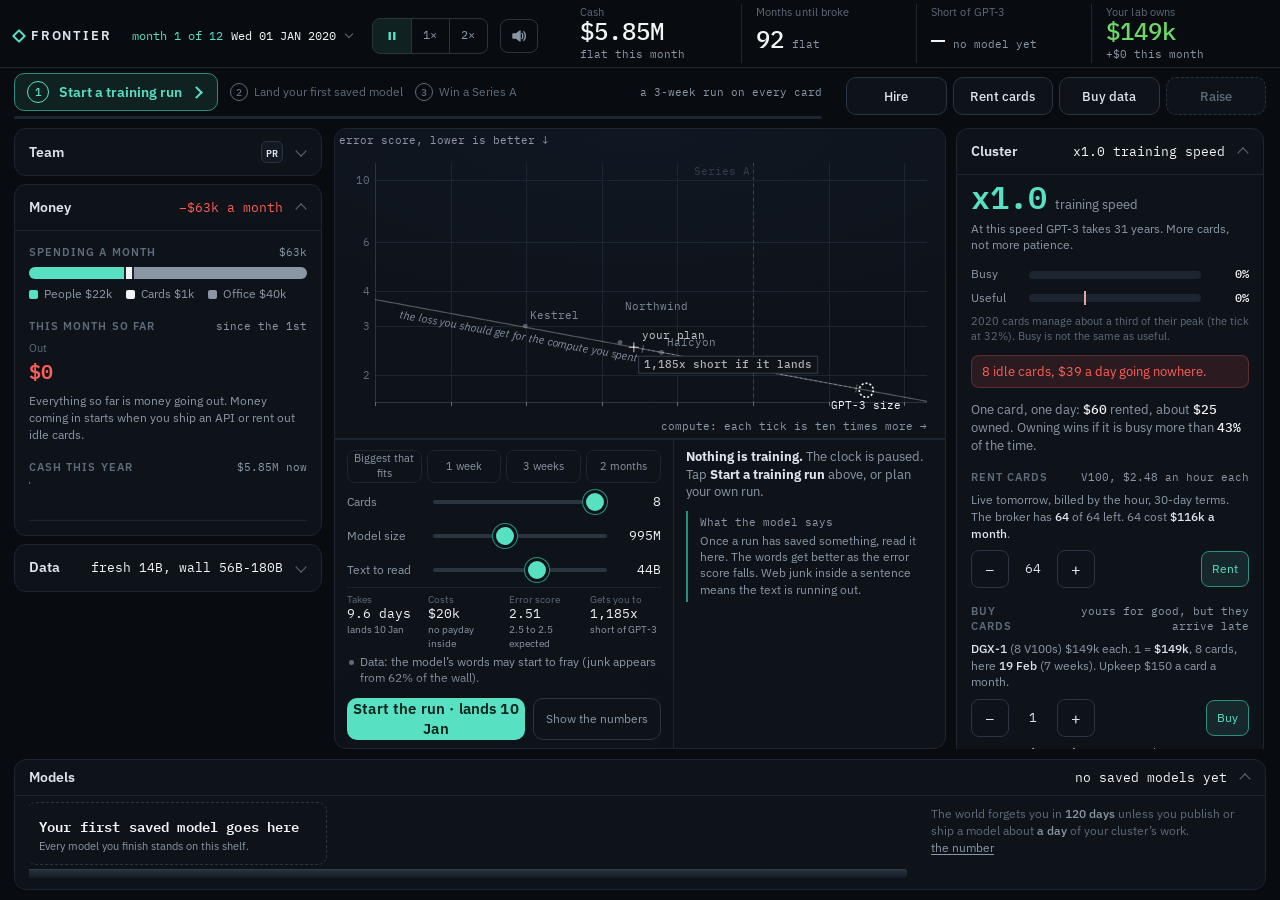
==== commit c6a20fa0: "FRONTIER: build a playable (site root) Co-Authored-By: Claude Opus 5.5 <noreply@anthropic.com> Claud" ====
--- a/index.html
+++ b/index.html
@@ -10,97 +10,119 @@
 <link rel="stylesheet" href="https://fonts.googleapis.com/css2?family=IBM+Plex+Mono:wght@400;500;600&family=IBM+Plex+Sans:wght@400;500;600&family=Source+Serif+4:ital,opsz,wght@0,8..60,400;1,8..60,400&display=swap">
 <link rel="stylesheet" href="game.css">
 <div id="fx" class="fx">
-  <header id="top" aria-label="Lab status">
+  <header id="top" aria-label="Your lab">
     <div class="t-row t-id">
       <span class="t-lab"><span class="t-mark" aria-hidden="true"></span><span class="nm">FRONTIER</span></span>
-      <span id="t-date" class="t-date" aria-live="off">WED 01 JAN 2020</span>
+      <button type="button" class="t-month" id="t-month" data-act="ledger" aria-expanded="false" aria-controls="ledger"><span class="mo" id="t-mo">month 1 of 12</span><span class="dt" id="t-date">1 Jan</span><i class="dotnew" id="t-new" hidden></i></button>
       <div class="t-speed" role="group" aria-label="Game speed">
         <button type="button" data-act="speed" data-x="0" id="sp0" aria-label="Pause (space)" aria-pressed="true"><svg viewBox="0 0 12 12" aria-hidden="true"><rect x="2.5" y="2" width="2.4" height="8"/><rect x="7.1" y="2" width="2.4" height="8"/></svg></button>
-        <button type="button" data-act="speed" data-x="1" id="sp1" aria-pressed="false">1&times;</button>
-        <button type="button" data-act="speed" data-x="2" id="sp2" aria-pressed="false">2&times;</button>
-        <button type="button" data-act="speed" data-x="4" id="sp4" aria-pressed="false">4&times;</button>
+        <button type="button" data-act="speed" data-x="1" id="sp1" aria-pressed="false" aria-label="Normal speed (1)">1&times;</button>
+        <button type="button" data-act="speed" data-x="2" id="sp2" aria-pressed="false" aria-label="Double speed (2)">2&times;</button>
       </div>
       <button type="button" class="t-mute" data-act="mute" id="mute" aria-pressed="false" aria-label="Sound on. Press to mute (M)"><svg viewBox="0 0 16 16" aria-hidden="true"><path d="M2 6h3l4-3v10l-4-3H2z"/><path class="w1" d="M11 5.5c1 .8 1 4.2 0 5"/><path class="w2" d="M12.8 3.8c2 1.8 2 6.6 0 8.4"/><path class="x" d="M11 6l4 4M15 6l-4 4"/></svg></button>
     </div>
-    <div class="t-row t-stats">
-      <div class="st"><span class="k">Cash</span><span class="v" id="t-cash">$5.85M</span></div>
-      <div class="st"><span class="k">Burn/mo</span><span class="v" id="t-burn">$63K</span></div>
-      <div class="st"><span class="k">Runway</span><span class="v" id="t-runway">92 mo</span></div>
-      <div class="st"><span class="k">Reputation</span><span class="v" id="t-rep">10</span></div>
-      <div class="st"><span class="k">PF-days/day</span><span class="v" id="t-pf">0.32</span></div>
+    <div class="t-figs" role="group" aria-label="The four numbers that matter">
+      <button type="button" class="fig" id="f-cash" data-act="goto" data-to="money"><span class="k">Cash</span><span class="v" id="t-cash">$5.85M</span><span class="tg" id="g-cash"></span></button>
+      <button type="button" class="fig" id="f-runway" data-act="goto" data-to="money"><span class="k">Months until broke</span><span class="v" id="t-runway">92</span><span class="tg" id="g-runway"></span></button>
+      <button type="button" class="fig" id="f-short" data-act="goto" data-to="curve"><span class="k">Short of GPT-3</span><span class="v" id="t-short">&mdash;</span><span class="tg" id="g-short">no model yet</span></button>
+      <button type="button" class="fig lab" id="f-lab" data-act="goto" data-to="models"><span class="k">Your lab owns</span><span class="v" id="t-lab">$149k</span><span class="tg" id="g-lab"></span></button>
     </div>
-    <div class="t-row t-goal">
-      <span class="goal">Reach <b>31 DEC 2020</b> &middot; beat GPT-3: <b>3.14e23</b> FLOPs at <b>1.763</b> nats</span>
-      <span class="threats"><span id="t-forget" class="thr">Forgotten in 120d</span><span id="t-stake" class="thr">Stake 80%</span><span id="t-best" class="thr">Best &mdash;</span></span>
-    </div>
-    <nav class="t-jump" aria-label="Jump to panel">
-      <button type="button" data-act="jump" data-to="p-train">Train</button>
-      <button type="button" data-act="jump" data-to="p-team">Team</button>
-      <button type="button" data-act="jump" data-to="p-cluster">Cluster</button>
-      <button type="button" data-act="jump" data-to="p-data">Data</button>
-      <button type="button" data-act="jump" data-to="p-money">Money</button>
-      <button type="button" data-act="jump" data-to="p-rivals">Rivals</button>
-      <button type="button" data-act="jump" data-to="p-news">News<span id="j-inbox" class="dot" hidden></span></button>
-    </nav>
+    <div class="ledger" id="ledger" hidden><div class="lg-h"><b>Monthly slips</b><span>Every 1st, after payroll. The clock never stops.</span></div><div class="lg-b" id="ledger-b"></div></div>
   </header>
 
+  <div id="ladder" class="ladder" aria-label="Your goals">
+    <div class="ld-main">
+      <div class="ld-rungs" id="ld-rungs"></div>
+      <div class="ld-bar" id="ld-bar" aria-hidden="true"><i id="ld-fill"></i></div>
+      <div class="ld-sub" id="ld-sub"></div>
+    </div>
+    <div class="verbs" id="verbs" role="group" aria-label="Quick actions">
+      <button type="button" class="verb" data-act="verb" data-v="hire" id="v-hire">Hire</button>
+      <button type="button" class="verb" data-act="verb" data-v="rent" id="v-rent">Rent cards</button>
+      <button type="button" class="verb" data-act="verb" data-v="data" id="v-data">Buy data</button>
+      <button type="button" class="verb" data-act="verb" data-v="raise" id="v-raise">Raise</button>
+    </div>
+    <div class="ld-why" id="ld-why" hidden></div>
+  </div>
+
   <main id="grid">
-    <section id="p-train" class="panel hero" aria-label="Training">
-      <div class="ph"><h2>Training</h2><span class="sum" id="s-train"></span></div>
-      <div class="chartwrap"><canvas id="chart" aria-label="Loss against compute, log-log" role="img"></canvas><div id="chart-legend" class="legend"></div></div>
+    <section id="curve" class="hero" aria-label="Your training runs">
+      <div class="chartwrap">
+        <canvas id="chart" role="img" aria-label="Error score against compute, both on a log scale. Your models are dots, GPT-3 is the ring."></canvas>
+        <div class="slip" id="slip" hidden aria-live="polite"></div>
+      </div>
       <div class="train-cols">
+        <div class="col-design" id="designer">
+          <div class="dz-head"><h3>Plan a training run</h3></div>
+          <div class="dz-ctl">
+          <div class="dz-pools" id="d-pools" role="group" aria-label="Which cards"></div>
+          <div class="dz-quick" role="group" aria-label="Quick sizes">
+            <button type="button" data-act="preset" data-p="mem">Biggest that fits</button>
+            <button type="button" data-act="preset" data-p="7">1 week</button>
+            <button type="button" data-act="preset" data-p="21">3 weeks</button>
+            <button type="button" data-act="preset" data-p="60">2 months</button>
+          </div>
+          <div class="dz-row"><label for="d-gpus">Cards</label><input type="range" id="d-gpus" min="0" max="8" step="1" value="8"><output id="o-gpus">8</output></div>
+          <div class="dz-row"><label for="d-n">Model size</label><input type="range" id="d-n" min="0" max="1000" step="1"><output id="o-n">1B</output></div>
+          <div class="dz-row"><label for="d-d">Text to read</label><input type="range" id="d-d" min="0" max="1000" step="1"><output id="o-d">20B</output></div>
+          </div>
+          <div class="dz-res">
+          <div class="dz-out" id="d-out"></div>
+          <ul class="dz-warn" id="d-warn"></ul>
+          </div>
+          <div class="dz-go"><button type="button" class="launch" id="d-launch" data-act="launch">Start the run</button>
+          <button type="button" class="dz-more" data-act="details" id="d-more" aria-expanded="false">Show the numbers</button></div>
+          <div class="dz-adv" id="d-adv" hidden><label class="chk"><input type="checkbox" id="d-recipe" checked> Keep model size and text in balance</label><div class="dz-det" id="d-det"></div></div>
+        </div>
         <div class="col-live">
           <div id="runs" class="runs"></div>
           <div id="sample" class="sample" aria-live="polite"></div>
         </div>
-        <div class="col-design" id="designer">
-          <div class="dz-head"><h3>Run designer</h3><label class="chk"><input type="checkbox" id="d-recipe" checked> 2020 recipe</label></div>
-          <div class="dz-pools" id="d-pools" role="group" aria-label="Which cards"></div>
-          <div class="dz-row"><label for="d-gpus">Cards</label><input type="range" id="d-gpus" min="0" max="8" step="1" value="8"><output id="o-gpus">8</output></div>
-          <div class="dz-row"><label for="d-n">Params</label><input type="range" id="d-n" min="0" max="1000" step="1"><output id="o-n">1B</output></div>
-          <div class="dz-row"><label for="d-d">Tokens</label><input type="range" id="d-d" min="0" max="1000" step="1"><output id="o-d">20B</output></div>
-          <div class="dz-quick" role="group" aria-label="Quick sizes">
-            <button type="button" data-act="preset" data-p="mem">Biggest safe</button>
-            <button type="button" data-act="preset" data-p="7">&le; 1 week</button>
-            <button type="button" data-act="preset" data-p="21">&le; 3 weeks</button>
-            <button type="button" data-act="preset" data-p="60">&le; 2 months</button>
-          </div>
-          <div class="dz-out" id="d-out"></div>
-          <ul class="dz-warn" id="d-warn"></ul>
-          <button type="button" class="launch" id="d-launch" data-act="launch">Launch run</button>
-        </div>
       </div>
     </section>
 
-    <section id="p-team" class="panel col" aria-label="Team">
-      <button type="button" class="ph" data-act="toggle" aria-expanded="false"><h2>Team</h2><span class="sum" id="s-team"></span><span class="chev" aria-hidden="true"></span></button>
-      <div class="pb" id="b-team"></div>
+    <div class="col cl">
+    <section class="row" id="row-team" data-row="team">
+      <button type="button" class="rh" data-act="fold" data-row="team" aria-expanded="false"><span class="rt">Team</span><span class="rs" id="s-team"></span><i class="chev" aria-hidden="true"></i></button>
+      <div class="rb"><div class="rbi" id="b-team"></div></div>
     </section>
-    <section id="p-cluster" class="panel col" aria-label="Cluster">
-      <button type="button" class="ph" data-act="toggle" aria-expanded="false"><h2>Cluster</h2><span class="sum" id="s-cluster"></span><span class="chev" aria-hidden="true"></span></button>
-      <div class="pb"><canvas id="cells" aria-hidden="true"></canvas><div id="b-cluster"></div></div>
+    <section class="row" id="row-money" data-row="money">
+      <button type="button" class="rh" data-act="fold" data-row="money" aria-expanded="false"><span class="rt">Money</span><span class="rs" id="s-money"></span><i class="chev" aria-hidden="true"></i></button>
+      <div class="rb"><div class="rbi" id="b-money"></div></div>
     </section>
-    <section id="p-money" class="panel col" aria-label="Money">
-      <button type="button" class="ph" data-act="toggle" aria-expanded="false"><h2>Money</h2><span class="sum" id="s-money"></span><span class="chev" aria-hidden="true"></span></button>
-      <div class="pb" id="b-money"></div>
+    <section class="row" id="row-data" data-row="data">
+      <button type="button" class="rh" data-act="fold" data-row="data" aria-expanded="false"><span class="rt">Data</span><span class="rs" id="s-data"></span><i class="chev" aria-hidden="true"></i></button>
+      <div class="rb"><div class="rbi" id="b-data"></div></div>
     </section>
-    <section id="p-data" class="panel col" aria-label="Data">
-      <button type="button" class="ph" data-act="toggle" aria-expanded="false"><h2>Data</h2><span class="sum" id="s-data"></span><span class="chev" aria-hidden="true"></span></button>
-      <div class="pb" id="b-data"></div>
+    </div>
+    <div class="col cr">
+    <section class="row" id="row-cluster" data-row="cluster">
+      <button type="button" class="rh" data-act="fold" data-row="cluster" aria-expanded="false"><span class="rt">Cluster</span><span class="rs" id="s-cluster"></span><i class="chev" aria-hidden="true"></i></button>
+      <div class="rb"><div class="rbi" id="b-cluster"></div></div>
     </section>
-    <section id="p-rivals" class="panel col" aria-label="Rivals">
-      <button type="button" class="ph" data-act="toggle" aria-expanded="false"><h2>Rivals</h2><span class="sum" id="s-rivals"></span><span class="chev" aria-hidden="true"></span></button>
-      <div class="pb" id="b-rivals"></div>
+    <section class="row" id="row-news" data-row="news" hidden>
+      <button type="button" class="rh" data-act="fold" data-row="news" aria-expanded="false"><span class="rt">Rivals and news</span><span class="rs" id="s-news"></span><i class="chev" aria-hidden="true"></i></button>
+      <div class="rb"><div class="rbi" id="b-news"></div></div>
     </section>
-    <section id="p-news" class="panel col" aria-label="News and inbox">
-      <button type="button" class="ph" data-act="toggle" aria-expanded="false"><h2>News &amp; inbox</h2><span class="sum" id="s-news"></span><span class="chev" aria-hidden="true"></span></button>
-      <div class="pb" id="b-news"></div>
+    </div>
+    <section class="row shelf-row" id="row-models" data-row="models">
+      <button type="button" class="rh" data-act="fold" data-row="models" aria-expanded="true"><span class="rt">Models</span><span class="rs" id="s-models"></span><i class="chev" aria-hidden="true"></i></button>
+      <div class="rb"><div class="rbi" id="b-models"></div></div>
     </section>
   </main>
 
+  <div id="floats" class="floats" aria-hidden="true"></div>
+
+  <div id="card" class="modal card-modal" hidden>
+    <div class="sheet" role="dialog" aria-modal="true" aria-labelledby="c-title">
+      <button type="button" class="x-close" data-act="closecard" aria-label="Close">&times;</button>
+      <div id="c-body"></div>
+    </div>
+  </div>
   <div id="modal" class="modal" hidden>
     <div class="sheet" role="dialog" aria-modal="true" aria-labelledby="m-title">
       <div class="m-paused">Paused &middot; decide to continue</div>
+      <div class="m-plaque" id="m-plaque"></div>
       <div class="m-from" id="m-from"></div>
       <h2 id="m-title"></h2>
       <p class="m-body" id="m-body"></p>
@@ -116,7 +138,7 @@
       <p class="m-body" id="e-reason"></p>
       <p class="m-body" id="e-gap"></p>
       <div class="e-score" id="e-score"></div>
-      <div class="m-opts"><button type="button" class="opt primary" data-act="newyear"><b>Play another 2020</b><span>New hidden wall, rivals and luck. Same rules.</span></button><button type="button" class="opt" data-act="review"><b>Look at the board</b><span>Close this and inspect your year.</span></button></div>
+      <div class="m-opts"><button type="button" class="opt primary" data-act="newyear"><b>Play another 2020</b><span>New hidden data wall, rivals and luck. Same rules.</span></button><button type="button" class="opt" data-act="review"><b>Look at the board</b><span>Close this and inspect your year.</span></button></div>
     </div>
   </div>
 </div>
@@ -126,6 +148,9 @@
 <script src="engine.js"></script>
 <script src="audio.js"></script>
 <script src="ui.js"></script>
+<script src="chart.js"></script>
+<script src="rows.js"></script>
+<script src="boot.js"></script>
 
 </body>
 </html>
--- a/game.css
+++ b/game.css
@@ -1,317 +1,533 @@
-/* FRONTIER control room, build A. One deliberate look: a dark, calm instrument panel.
-   Every colour is a token here. One accent for your lab, one for danger, greys for everyone else. */
+/* FRONTIER control room, build A. One deliberate look: a dark, calm instrument panel with a tycoon's pride in it.
+   Every colour is a token. Teal is your lab. Green is money in, red is money out. White is the curve and the line. Greys are everyone else. */
 :root {
-  --bg: #090c11;
-  --panel: #0f141b;
-  --panel2: #141b24;
-  --line: #1e2731;
+  --bg: #080b10;
+  --panel: #0e131a;
+  --panel2: #131a23;
+  --panel3: #19222d;
+  --line: #1c2530;
   --line2: #2a3541;
   --text: #dde4ec;
   --muted: #8b97a5;
-  --dim: #5d6977;
+  --dim: #5f6b79;
   --accent: #58e0c2;
   --accent2: #2a8f7c;
   --accentbg: rgba(88, 224, 194, 0.10);
+  --gain: #6bd968;
+  --gainbg: rgba(107, 217, 104, 0.10);
   --danger: #ff5f57;
   --dangerbg: rgba(255, 95, 87, 0.12);
-  --caution: #e39b95;
+  --caution: #e8a29c;
   --rival: #8a96a3;
   --white: #f2f5f8;
   --sans: 'IBM Plex Sans', system-ui, -apple-system, 'Segoe UI', Roboto, 'Helvetica Neue', Arial, sans-serif;
   --mono: 'IBM Plex Mono', ui-monospace, 'SFMono-Regular', Menlo, Consolas, 'Liberation Mono', monospace;
   --serif: 'Source Serif 4', 'Iowan Old Style', 'Palatino Linotype', Georgia, 'Times New Roman', serif;
-  --gut: 16px;
-  --r: 6px;
+  --gut: 14px;
+  --r: 8px;
+  --strip: 108px;
   color-scheme: dark;
   background: var(--bg);
   color: var(--text);
 }
 html, body { background: var(--bg); color: var(--text); margin: 0; }
-body { -webkit-text-size-adjust: 100%; }
-.fx { font-family: var(--sans); font-size: 13px; line-height: 1.4; font-variant-numeric: tabular-nums; color: var(--text); background: var(--bg); min-height: 100vh; box-sizing: border-box; -webkit-font-smoothing: antialiased; }
+body { -webkit-text-size-adjust: 100%; overscroll-behavior-y: none; }
+.fx { font-family: var(--sans); font-size: 13px; line-height: 1.4; font-variant-numeric: tabular-nums; color: var(--text); background: var(--bg); min-height: 100vh; box-sizing: border-box; -webkit-font-smoothing: antialiased; position: relative; }
 .fx *, .fx *::before, .fx *::after { box-sizing: border-box; }
-:where(.fx) button { font: inherit; color: inherit; background: none; border: 0; margin: 0; padding: 0; cursor: pointer; -webkit-tap-highlight-color: transparent; }
+:where(.fx) button { font: inherit; color: inherit; background: none; border: 0; margin: 0; padding: 0; cursor: pointer; -webkit-tap-highlight-color: transparent; text-align: inherit; }
 :where(.fx) button:disabled { cursor: not-allowed; }
 .fx :focus { outline: none; }
 .fx :focus-visible { outline: 2px solid var(--accent); outline-offset: 2px; border-radius: 4px; }
-.fx h2, .fx h3 { margin: 0; font-weight: 600; }
-.fx .num, .fx .v, .fx output { font-family: var(--mono); }
-.mono { font-family: var(--mono); }
-.acc { color: var(--accent); }
-.bad { color: var(--danger); }
-.cau { color: var(--caution); }
-.mut { color: var(--muted); }
-.dim { color: var(--dim); }
-
-/* ---------- top bar ---------- */
-#top { position: sticky; top: 0; z-index: 20; background: var(--bg); border-bottom: 1px solid var(--line); padding: calc(env(safe-area-inset-top, 0px) + 6px) max(var(--gut), env(safe-area-inset-right, 0px)) 0 max(var(--gut), env(safe-area-inset-left, 0px)); }
-.t-row { display: flex; align-items: center; gap: 10px; min-width: 0; }
-.t-id { height: 34px; }
-.t-lab { font-weight: 600; letter-spacing: 0.14em; font-size: 12px; display: flex; align-items: center; gap: 7px; white-space: nowrap; }
+.fx h2, .fx h3, .fx h4 { margin: 0; font-weight: 600; }
+.fx a { color: var(--accent); }
+.mono, .fx output { font-family: var(--mono); }
+.acc { color: var(--accent); } .bad, .neg { color: var(--danger); } .pos, .good { color: var(--gain); } .cau { color: var(--caution); } .mut { color: var(--muted); } .dim { color: var(--dim); }
+.small { font-size: 11px; }
+@keyframes fresh { 0% { box-shadow: 0 0 0 0 rgba(88, 224, 194, 0); } 35% { box-shadow: 0 0 0 3px rgba(88, 224, 194, .38), 0 0 26px rgba(88, 224, 194, .28); } 100% { box-shadow: 0 0 0 0 rgba(88, 224, 194, 0); } }
+.fresh { animation: fresh .6s ease-out; }
+@keyframes ring { 0% { transform: scale(1); opacity: .9; } 100% { transform: scale(1.12, 1.35); opacity: 0; } }
+
+/* ---------- the strip ---------- */
+#top { position: sticky; top: 0; z-index: 30; background: var(--bg); border-bottom: 1px solid var(--line); padding: calc(env(safe-area-inset-top, 0px) + 4px) max(var(--gut), env(safe-area-inset-right, 0px)) 0 max(var(--gut), env(safe-area-inset-left, 0px)); }
+.t-row { display: flex; align-items: center; gap: 8px; min-width: 0; }
+.t-id { height: 38px; }
+.t-lab { font-weight: 600; letter-spacing: 0.14em; font-size: 12px; display: flex; align-items: center; gap: 7px; white-space: nowrap; flex: 0 0 auto; }
 .t-mark { width: 10px; height: 10px; border: 2px solid var(--accent); transform: rotate(45deg); border-radius: 1px; }
-.t-date .wd { }
-.t-date { font-family: var(--mono); font-size: 12px; color: var(--white); letter-spacing: 0.04em; white-space: nowrap; flex: 1 1 auto; min-width: 0; overflow: hidden; text-overflow: ellipsis; }
+.t-month { flex: 1 1 auto; min-width: 0; display: flex; align-items: center; gap: 8px; height: 34px; padding: 0 8px; border-radius: var(--r); font-family: var(--mono); font-size: 11.5px; color: var(--muted); white-space: nowrap; overflow: hidden; position: relative; }
+.t-month .mo { color: var(--accent); }
+.t-month .dt { color: var(--white); overflow: hidden; text-overflow: ellipsis; }
+.t-month::after { content: ''; width: 6px; height: 6px; border-right: 1.5px solid var(--dim); border-bottom: 1.5px solid var(--dim); transform: rotate(45deg); margin: -3px 0 0 2px; flex: 0 0 auto; }
+.t-month[aria-expanded="true"]::after { transform: rotate(-135deg); margin-top: 3px; }
+.t-month:hover { background: var(--panel); }
+.dotnew { position: absolute; top: 5px; right: 18px; width: 6px; height: 6px; border-radius: 50%; background: var(--accent); }
 .t-speed { display: flex; border: 1px solid var(--line2); border-radius: var(--r); overflow: hidden; flex: 0 0 auto; }
-.t-speed button { min-width: 40px; height: 32px; font-family: var(--mono); font-size: 12px; color: var(--muted); border-left: 1px solid var(--line2); display: grid; place-items: center; }
+.t-speed button { min-width: 38px; height: 34px; font-family: var(--mono); font-size: 12px; color: var(--muted); border-left: 1px solid var(--line2); display: grid; place-items: center; text-align: center; }
 .t-speed button:first-child { border-left: 0; }
 .t-speed button svg { width: 12px; height: 12px; fill: currentColor; }
 .t-speed button[aria-pressed="true"] { background: var(--accentbg); color: var(--accent); }
 .t-speed.held button[aria-pressed="true"] { background: var(--dangerbg); color: var(--danger); }
-.t-mute { width: 40px; height: 32px; display: grid; place-items: center; color: var(--muted); border: 1px solid var(--line2); border-radius: var(--r); flex: 0 0 auto; }
+.t-mute { width: 38px; height: 34px; display: grid; place-items: center; color: var(--muted); border: 1px solid var(--line2); border-radius: var(--r); flex: 0 0 auto; }
 .t-mute svg { width: 16px; height: 16px; fill: none; stroke: currentColor; stroke-width: 1.4; stroke-linecap: round; stroke-linejoin: round; }
 .t-mute svg path:first-child { fill: currentColor; }
 .t-mute .x { display: none; }
 .t-mute[aria-pressed="true"] .x { display: inline; }
 .t-mute[aria-pressed="true"] .w1, .t-mute[aria-pressed="true"] .w2 { display: none; }
-.t-stats { display: grid; grid-template-columns: repeat(5, minmax(0, 1fr)); gap: 6px; margin-top: 4px; }
-.st { display: flex; flex-direction: column; min-width: 0; }
-.st .k { font-size: 9.5px; text-transform: uppercase; letter-spacing: 0.09em; color: var(--dim); white-space: nowrap; overflow: hidden; text-overflow: ellipsis; }
-.st .v { font-size: 14px; font-weight: 500; color: var(--white); white-space: nowrap; overflow: hidden; text-overflow: ellipsis; }
-.st .v small { font-size: 9px; color: var(--muted); font-weight: 400; }
-.st .v.bad { color: var(--danger); }
-.st .v.cau { color: var(--caution); }
-.t-goal { justify-content: space-between; flex-wrap: wrap; gap: 2px 10px; font-size: 11px; color: var(--muted); padding: 4px 0 5px; }
-.t-goal b { color: var(--white); font-weight: 500; font-family: var(--mono); }
-.threats { display: flex; gap: 10px; flex-wrap: wrap; }
-.thr { font-family: var(--mono); font-size: 11px; color: var(--muted); white-space: nowrap; }
-.thr.bad { color: var(--danger); }
-.thr.cau { color: var(--caution); }
-.thr.acc { color: var(--accent); }
-.t-jump { display: grid; grid-template-columns: repeat(7, minmax(0, 1fr)); gap: 4px; padding-bottom: 6px; }
-.t-jump button { height: 30px; font-size: 11.5px; color: var(--muted); border: 1px solid var(--line); border-radius: var(--r); position: relative; white-space: nowrap; overflow: hidden; }
-.t-jump button:active { background: var(--panel2); }
-.t-jump .dot { position: absolute; top: 4px; right: 4px; width: 6px; height: 6px; border-radius: 50%; background: var(--danger); }
-
-/* ---------- panels ---------- */
-#grid { display: grid; grid-template-columns: minmax(0, 1fr); gap: 8px; padding: 8px max(var(--gut), env(safe-area-inset-right, 0px)) calc(24px + env(safe-area-inset-bottom, 0px)) max(var(--gut), env(safe-area-inset-left, 0px)); }
-.panel { background: var(--panel); border: 1px solid var(--line); border-radius: 8px; min-width: 0; scroll-margin-top: 150px; }
-.ph { display: flex; align-items: center; gap: 8px; width: 100%; min-height: 44px; padding: 0 12px; text-align: left; border-bottom: 1px solid transparent; }
-.ph h2 { font-size: 11px; text-transform: uppercase; letter-spacing: 0.12em; color: var(--muted); font-weight: 600; flex: 0 0 auto; }
-.ph .sum { font-family: var(--mono); font-size: 11.5px; color: var(--text); flex: 1 1 auto; min-width: 0; white-space: nowrap; overflow: hidden; text-overflow: ellipsis; text-align: right; }
-.ph .chev { width: 8px; height: 8px; border-right: 1.5px solid var(--dim); border-bottom: 1.5px solid var(--dim); transform: rotate(45deg); margin: -3px 2px 0 4px; flex: 0 0 auto; transition: transform .15s; }
-.panel.open .ph .chev { transform: rotate(-135deg); margin-top: 3px; }
-.panel.open .ph { border-bottom-color: var(--line); }
-.panel.col .pb { display: none; padding: 10px 12px 12px; }
-.panel.col.open .pb { display: block; }
-.hero .ph { border-bottom-color: var(--line); min-height: 38px; }
-
-/* ---------- training ---------- */
-.chartwrap { position: relative; height: 270px; border-bottom: 1px solid var(--line); }
-#chart { position: absolute; inset: 0; width: 100%; height: 100%; display: block; touch-action: pan-y; }
-.legend { position: absolute; left: 50px; top: 6px; display: flex; gap: 10px; flex-wrap: wrap; font-size: 10px; color: var(--muted); pointer-events: none; }
-.legend i { display: inline-block; width: 8px; height: 8px; border-radius: 50%; margin-right: 4px; vertical-align: -1px; }
+.t-figs { display: grid; grid-template-columns: repeat(4, minmax(0, 1fr)); margin: 1px -4px 0; padding-bottom: 5px; }
+.fig { display: flex; flex-direction: column; align-items: flex-start; min-width: 0; padding: 2px 6px 3px; border-left: 1px solid var(--line); text-align: left; border-radius: 0; }
+.fig:first-child { border-left: 0; }
+.fig:hover .v { color: #fff; }
+.fig .k { font-size: 9.5px; color: var(--dim); line-height: 1.15; min-height: 22px; letter-spacing: .01em; }
+.fig .v { font-family: var(--mono); font-size: 19px; font-weight: 500; color: var(--white); line-height: 1.15; white-space: nowrap; max-width: 100%; overflow: hidden; text-overflow: ellipsis; }
+.fig .v.neg { color: var(--danger); } .fig .v.bad { color: var(--danger); } .fig .v.cau { color: var(--caution); } .fig .v.passed { color: var(--accent); font-size: 16px; }
+.fig.lab .v { color: var(--gain); }
+.fig .tg .mm { display: none; }
+.fig .tg { font-family: var(--mono); font-size: 10px; color: var(--muted); margin-top: 1px; white-space: nowrap; max-width: 100%; overflow: hidden; text-overflow: ellipsis; }
+.tg.good { color: var(--gain); } .tg.bad { color: var(--danger); } .tg.acc { color: var(--accent); }
+@keyframes flashIn { 0% { color: var(--gain); text-shadow: 0 0 14px rgba(107, 217, 104, .6); } 100% { color: var(--white); text-shadow: none; } }
+@keyframes flashOut { 0% { color: var(--danger); text-shadow: 0 0 14px rgba(255, 95, 87, .6); } 100% { color: var(--white); text-shadow: none; } }
+.fig.flash-in #t-cash { animation: flashIn .7s ease-out; }
+.fig.flash-out #t-cash { animation: flashOut .7s ease-out; }
+.ledger { position: absolute; left: 0; right: 0; top: 100%; z-index: 40; background: var(--panel2); border: 1px solid var(--line2); border-top: 0; border-radius: 0 0 12px 12px; max-height: min(62vh, 520px); overflow-y: auto; box-shadow: 0 18px 40px rgba(0, 0, 0, .6); padding: 10px max(var(--gut), env(safe-area-inset-left, 0px)) 12px; }
+.ledger[hidden] { display: none; }
+.lg-h { display: flex; flex-wrap: wrap; justify-content: space-between; gap: 2px 12px; margin-bottom: 8px; font-size: 11px; color: var(--muted); }
+.lg-h b { color: var(--white); font-size: 12px; }
+.lg-s { padding: 8px 0; border-top: 1px solid var(--line); }
+.lg-s b { font-family: var(--mono); font-size: 11px; color: var(--accent); }
+.lg-l { font-size: 12px; color: var(--text); padding: 1px 0 1px 12px; position: relative; }
+.lg-l::before { content: ''; position: absolute; left: 0; top: 7px; width: 5px; height: 5px; border-radius: 50%; background: var(--dim); }
+.lg-l.out::before { background: var(--danger); } .lg-l.in::before { background: var(--gain); } .lg-l.good::before { background: var(--accent); }
+.lg-e { font-size: 12px; color: var(--muted); }
+
+/* ---------- the ladder and the four verbs ---------- */
+.ladder { padding: 8px max(var(--gut), env(safe-area-inset-right, 0px)) 4px max(var(--gut), env(safe-area-inset-left, 0px)); display: grid; gap: 8px; }
+.ld-main { min-width: 0; }
+.ld-rungs { display: flex; flex-wrap: wrap; align-items: center; gap: 4px 12px; }
+.rung { display: inline-flex; align-items: center; gap: 6px; min-width: 0; color: var(--dim); font-size: 11.5px; }
+.rung .rn { display: inline-grid; place-items: center; width: 18px; height: 18px; border-radius: 50%; border: 1px solid currentColor; font: 500 10px var(--mono); flex: 0 0 auto; }
+.rung .rl { overflow: hidden; text-overflow: ellipsis; white-space: nowrap; }
+.rung.done { color: var(--accent2); }
+.rung.done .rl { text-decoration: line-through; text-decoration-color: rgba(42, 143, 124, .5); }
+.rung.lit { order: -1; flex: 1 1 100%; min-height: 46px; border: 1px solid var(--accent2); background: var(--accentbg); color: var(--accent); border-radius: 10px; padding: 0 12px; gap: 10px; font-size: 15px; font-weight: 600; text-align: left; position: relative; }
+.rung.lit .rn { width: 22px; height: 22px; font-size: 11px; }
+.rung.lit .rl { white-space: normal; }
+.rung.lit .arr { margin-left: auto; width: 9px; height: 9px; border-right: 2px solid currentColor; border-top: 2px solid currentColor; transform: rotate(45deg); flex: 0 0 auto; }
+.rung.lit:hover { background: rgba(88, 224, 194, .16); }
+.rung.lit[aria-disabled="true"] { opacity: .6; }
+.rung.pulse::after, .verb.pulse::after { content: ''; position: absolute; inset: -1px; border-radius: 11px; border: 2px solid var(--accent); animation: ring 1.5s ease-out infinite; pointer-events: none; }
+.ld-bar { height: 3px; background: var(--line); border-radius: 2px; overflow: hidden; margin-top: 6px; }
+.ld-bar i { display: block; height: 100%; width: 0; background: var(--accent); border-radius: 2px; transition: width .5s ease; }
+.ld-sub { display: flex; justify-content: space-between; align-items: center; gap: 8px; font-family: var(--mono); font-size: 11px; color: var(--muted); min-height: 20px; padding-top: 3px; }
+.chip { font-size: 10.5px; padding: 1px 7px; border-radius: 999px; border: 1px solid; white-space: nowrap; }
+.chip.cau { color: var(--caution); border-color: rgba(232, 162, 156, .5); } .chip.bad { color: var(--danger); border-color: var(--danger); background: var(--dangerbg); }
+.verbs { display: grid; grid-template-columns: repeat(4, minmax(0, 1fr)); gap: 6px; }
+.verb { min-height: 44px; border: 1px solid var(--line2); border-radius: 10px; background: var(--panel); font-size: 12.5px; font-weight: 500; color: var(--text); position: relative; text-align: center; padding: 0 4px; }
+.verb:hover { border-color: var(--accent2); }
+.verb.grey { color: var(--dim); border-style: dashed; }
+.verb.pulse { border-color: var(--accent); color: var(--accent); }
+.ld-why { font-size: 11.5px; color: var(--caution); padding: 0 2px; }
+
+/* ---------- the grid ---------- */
+#grid { display: flex; flex-direction: column; gap: 8px; padding: 6px max(var(--gut), env(safe-area-inset-right, 0px)) calc(28px + env(safe-area-inset-bottom, 0px)) max(var(--gut), env(safe-area-inset-left, 0px)); }
+.col { display: contents; }
+#curve { order: 0; } #row-cluster { order: 1; } #row-team { order: 2; } #row-money { order: 3; } #row-data { order: 4; } #row-news { order: 5; } #row-models { order: 6; }
+.hero { background: var(--panel); border: 1px solid var(--line); border-radius: 12px; min-width: 0; scroll-margin-top: calc(var(--strip) + 6px); }
+.row { background: var(--panel); border: 1px solid var(--line); border-radius: 12px; min-width: 0; scroll-margin-top: calc(var(--strip) + 6px); }
+.row[hidden] { display: none; }
+.rh { display: flex; align-items: center; gap: 10px; width: 100%; min-height: 54px; padding: 0 14px; }
+.rt { font-size: 14px; font-weight: 600; color: var(--text); flex: 0 0 auto; }
+.rs { flex: 1 1 auto; min-width: 0; text-align: right; font-family: var(--mono); font-size: 13px; color: var(--white); white-space: nowrap; overflow: hidden; text-overflow: ellipsis; }
+.rs.neg { color: var(--danger); } .rs.pos { color: var(--gain); }
+.chev { width: 8px; height: 8px; border-right: 1.5px solid var(--dim); border-bottom: 1.5px solid var(--dim); transform: rotate(45deg); margin: -3px 2px 0 4px; flex: 0 0 auto; transition: transform .18s; }
+.row.open .chev { transform: rotate(-135deg); margin-top: 3px; }
+.row.open > .rh { border-bottom: 1px solid var(--line); }
+.rb { display: grid; grid-template-rows: 0fr; visibility: hidden; transition: grid-template-rows .22s ease, visibility 0s .22s; }
+.row.open > .rb { grid-template-rows: 1fr; visibility: visible; transition: grid-template-rows .22s ease, visibility 0s 0s; }
+.rbi { min-height: 0; overflow: hidden; padding: 0 14px; }
+.row.open > .rb > .rbi { padding: 6px 14px 14px; }
+.mini { display: inline-flex; gap: 3px; align-items: center; }
+.mt { width: 22px; height: 22px; border-radius: 6px; border: 1px solid var(--line2); background: var(--panel2); font: 600 9.5px var(--mono); display: inline-grid; place-items: center; color: var(--text); }
+.mt.low { border-color: var(--danger); color: var(--danger); } .mt.plus { border-style: dashed; color: var(--dim); }
+
+/* ---------- the curve ---------- */
+.chartwrap { position: relative; height: clamp(310px, 46vh, 420px); border-bottom: 1px solid var(--line); border-radius: 12px 12px 0 0; overflow: hidden; background: radial-gradient(120% 90% at 50% 0%, #101722 0%, var(--panel) 70%); }
+#chart { position: absolute; inset: 0; width: 100%; height: 100%; display: block; touch-action: pan-y; cursor: default; }
+.slip { position: absolute; left: 8px; right: 8px; top: 8px; z-index: 5; background: rgba(14, 19, 26, .95); border: 1px solid var(--line2); border-radius: 12px; padding: 9px 12px 10px; box-shadow: 0 14px 34px rgba(0, 0, 0, .55); transform-origin: top center; }
+.slip[hidden] { display: none; }
+@keyframes unroll { 0% { transform: scaleY(.15) translateY(-10px); opacity: 0; } 100% { transform: none; opacity: 1; } }
+@keyframes rollup { 0% { transform: none; opacity: 1; } 100% { transform: scaleY(.15) translateY(-10px); opacity: 0; } }
+.slip.on { animation: unroll .45s cubic-bezier(.2, .8, .2, 1) both; }
+.slip.off { animation: rollup .45s ease-in both; }
+.sl-h { display: flex; justify-content: space-between; font-size: 10.5px; color: var(--dim); text-transform: uppercase; letter-spacing: .1em; margin-bottom: 4px; }
+.sl-h b { color: var(--accent); font-family: var(--mono); }
+.sl-l { display: flex; gap: 8px; font-size: 12.5px; line-height: 1.35; padding: 3px 0; color: var(--text); }
+.sl-l i { flex: 0 0 8px; height: 8px; border-radius: 50%; margin-top: 5px; background: var(--dim); }
+.sl-l.out i { background: var(--danger); } .sl-l.in i { background: var(--gain); } .sl-l.good i { background: var(--accent); } .sl-l.warn i { background: var(--caution); }
+.sl-l.next { color: var(--white); } .sl-l.next i { background: none; border: 2px solid var(--white); }
 .train-cols { display: grid; grid-template-columns: minmax(0, 1fr); }
-.col-live { padding: 10px 12px; border-bottom: 1px solid var(--line); min-width: 0; }
-.col-design { padding: 10px 12px 12px; min-width: 0; }
-.runs { display: grid; grid-template-columns: minmax(0, 1fr); gap: 6px; }
-.runs .empty { color: var(--muted); font-size: 12px; }
-.run { min-width: 0; border: 1px solid var(--line); border-radius: var(--r); padding: 7px 8px; background: var(--panel2); display: grid; gap: 4px; cursor: pointer; }
-.run.sel { border-color: var(--accent2); }
-.run .r1 { display: flex; justify-content: space-between; gap: 8px; font-size: 12px; min-width: 0; }
-.run .r1 > * { min-width: 0; overflow: hidden; text-overflow: ellipsis; }
-.run .r1 b { font-weight: 600; }
-.run .r2 { font-family: var(--mono); font-size: 11px; color: var(--muted); display: flex; flex-wrap: wrap; gap: 2px 10px; }
-.run .bar { height: 4px; background: var(--line); border-radius: 2px; overflow: hidden; }
-.run .bar i { display: block; height: 100%; background: var(--accent); }
+.col-live { padding: 10px 14px; border-top: 1px solid var(--line); min-width: 0; order: -1; }
+.col-design { padding: 12px 14px 14px; min-width: 0; border-top: 1px solid var(--line); }
+.runs { display: grid; grid-template-columns: minmax(0, 1fr); gap: 8px; }
+.runs .empty { color: var(--muted); font-size: 12.5px; }
+.runs .empty b { color: var(--text); }
+.run { min-width: 0; border: 1px solid var(--line); border-radius: var(--r); padding: 8px 10px; background: var(--panel2); display: grid; gap: 5px; }
+.run .r1 { display: flex; justify-content: space-between; gap: 8px; font-size: 13px; min-width: 0; }
+.run .r1 b { font-weight: 600; font-family: var(--mono); }
+.run .pc { font-family: var(--mono); color: var(--accent); }
+.run .r2 { font-size: 11.5px; color: var(--muted); display: flex; flex-wrap: wrap; gap: 2px 12px; }
+.run .bar { height: 5px; background: var(--line); border-radius: 3px; overflow: hidden; }
+.run .bar i { display: block; height: 100%; background: var(--accent); border-radius: 3px; }
 .run.hung .bar i { background: var(--danger); }
 .run .r3 { display: flex; gap: 6px; flex-wrap: wrap; }
-.run .r3 .btn { white-space: normal; text-align: left; line-height: 1.2; padding-top: 4px; padding-bottom: 4px; }
-.btn { min-height: 34px; padding: 0 12px; border: 1px solid var(--line2); border-radius: var(--r); font-size: 12px; color: var(--text); background: var(--panel2); white-space: nowrap; }
+.btn { min-height: 38px; padding: 0 12px; border: 1px solid var(--line2); border-radius: var(--r); font-size: 12px; color: var(--text); background: var(--panel2); white-space: nowrap; text-align: center; }
 .btn:hover:not(:disabled) { border-color: var(--accent2); }
 .btn.pri { border-color: var(--accent2); color: var(--accent); background: var(--accentbg); }
-.btn.warn { border-color: rgba(255, 95, 87, .45); color: var(--caution); }
-.btn:disabled { opacity: .45; }
-.btn.sm { min-height: 30px; padding: 0 9px; font-size: 11.5px; }
-.tag { font-family: var(--mono); font-size: 10px; padding: 1px 5px; border-radius: 3px; border: 1px solid var(--line2); color: var(--muted); white-space: nowrap; }
-.tag.acc { border-color: var(--accent2); color: var(--accent); }
-.tag.bad { border-color: rgba(255, 95, 87, .5); color: var(--danger); }
-.sample { margin-top: 8px; border-left: 2px solid var(--accent2); padding: 4px 0 4px 10px; min-height: 64px; }
+.btn.warn { border-color: rgba(255, 95, 87, .4); color: var(--caution); }
+.btn:disabled { opacity: .42; }
+.btn.sm { min-height: 36px; padding: 0 10px; font-size: 12px; }
+.sample { margin-top: 10px; border-left: 2px solid var(--accent2); padding: 4px 0 4px 12px; min-height: 60px; }
 .sample .sh { font-family: var(--mono); font-size: 10.5px; color: var(--muted); display: flex; justify-content: space-between; gap: 8px; flex-wrap: wrap; }
-.sample .st2 { font-family: var(--serif); font-size: 15px; line-height: 1.45; color: var(--white); margin: 4px 0 0; white-space: pre-wrap; overflow-wrap: anywhere; }
+.sample .st2 { font-family: var(--serif); font-size: 16px; line-height: 1.45; color: var(--white); margin: 5px 0 0; white-space: pre-wrap; overflow-wrap: anywhere; }
 .sample .st2.crawl { color: var(--caution); }
-.sample .junk { color: inherit; }
-.marks .sample .junk { color: var(--caution); text-decoration: underline dotted; }
-.sample .hint { font-size: 11px; color: var(--muted); margin-top: 4px; }
-.dz-head { display: flex; justify-content: space-between; align-items: center; margin-bottom: 6px; }
-.dz-head h3 { font-size: 11px; text-transform: uppercase; letter-spacing: 0.12em; color: var(--muted); }
-.chk { display: flex; align-items: center; gap: 6px; font-size: 11.5px; color: var(--muted); min-height: 30px; cursor: pointer; }
-.chk input { accent-color: var(--accent); width: 16px; height: 16px; margin: 0; }
-.dz-pools { display: grid; grid-template-columns: repeat(4, minmax(0, 1fr)); gap: 4px; margin-bottom: 6px; }
-.dz-pools button { border: 1px solid var(--line); border-radius: var(--r); min-height: 40px; padding: 3px 4px; font-size: 10.5px; color: var(--muted); display: flex; flex-direction: column; align-items: center; justify-content: center; line-height: 1.15; }
-.dz-pools button b { font-family: var(--mono); font-size: 12px; color: var(--text); font-weight: 500; }
+.sample .hint { font-size: 11.5px; color: var(--muted); margin: 4px 0 0; }
+.dz-head h3 { font-size: 10.5px; text-transform: uppercase; letter-spacing: .12em; color: var(--dim); margin-bottom: 8px; }
+.chk { display: flex; align-items: center; gap: 8px; font-size: 11.5px; color: var(--muted); min-height: 34px; cursor: pointer; }
+.chk input { accent-color: var(--accent); width: 18px; height: 18px; margin: 0; }
+.dz-pools { display: grid; grid-auto-flow: column; grid-auto-columns: minmax(0, 1fr); gap: 5px; margin-bottom: 6px; }
+.dz-pools:empty { display: none; }
+.dz-pools button { border: 1px solid var(--line); border-radius: var(--r); min-height: 40px; padding: 3px 4px; font-size: 11px; color: var(--muted); display: flex; flex-direction: column; align-items: center; justify-content: center; line-height: 1.15; text-align: center; }
+.dz-pools button b { font-family: var(--mono); font-size: 11.5px; color: var(--text); font-weight: 500; }
 .dz-pools button[aria-pressed="true"] { border-color: var(--accent2); background: var(--accentbg); color: var(--accent); }
-.dz-pools button:disabled { opacity: .4; }
-.dz-row { display: grid; grid-template-columns: 54px minmax(0, 1fr) 64px; align-items: center; gap: 8px; min-height: 36px; }
+.dz-one { font-size: 11.5px; color: var(--muted); padding: 2px 0 4px; }
+.dz-quick { display: grid; grid-template-columns: repeat(4, minmax(0, 1fr)); gap: 5px; margin: 2px 0 6px; }
+.dz-quick button { min-height: 38px; border: 1px solid var(--line); border-radius: var(--r); font-size: 11.5px; color: var(--muted); padding: 0 2px; text-align: center; }
+.dz-quick button:hover { color: var(--text); border-color: var(--line2); }
+.dz-row { display: grid; grid-template-columns: 82px minmax(0, 1fr) 52px; align-items: center; gap: 8px; min-height: 38px; }
 .dz-row label { font-size: 11.5px; color: var(--muted); }
-.dz-row output { font-size: 12.5px; text-align: right; color: var(--white); }
-.fx input[type=range] { -webkit-appearance: none; appearance: none; width: 100%; height: 32px; background: transparent; margin: 0; touch-action: none; }
+.dz-row output { font-size: 13px; text-align: right; color: var(--white); }
+.fx input[type=range] { -webkit-appearance: none; appearance: none; width: 100%; height: 34px; background: transparent; margin: 0; touch-action: pan-y; }
 .fx input[type=range]::-webkit-slider-runnable-track { height: 4px; background: var(--line2); border-radius: 2px; }
 .fx input[type=range]::-moz-range-track { height: 4px; background: var(--line2); border-radius: 2px; }
-.fx input[type=range]::-webkit-slider-thumb { -webkit-appearance: none; width: 22px; height: 22px; border-radius: 50%; background: var(--accent); margin-top: -9px; border: 3px solid var(--panel); box-shadow: 0 0 0 1px var(--accent2); }
+.fx input[type=range]::-webkit-slider-thumb { -webkit-appearance: none; width: 24px; height: 24px; border-radius: 50%; background: var(--accent); margin-top: -10px; border: 3px solid var(--panel); box-shadow: 0 0 0 1px var(--accent2); }
 .fx input[type=range]::-moz-range-thumb { width: 18px; height: 18px; border-radius: 50%; background: var(--accent); border: 3px solid var(--panel); }
-.dz-quick { display: grid; grid-template-columns: repeat(4, minmax(0, 1fr)); gap: 4px; margin: 4px 0 8px; }
-.dz-quick button { min-height: 32px; border: 1px solid var(--line); border-radius: var(--r); font-size: 10.5px; color: var(--muted); padding: 0 2px; }
-.dz-quick button:hover { color: var(--text); }
-.dz-out { display: grid; grid-template-columns: repeat(2, minmax(0, 1fr)); gap: 6px 10px; padding: 8px 0; border-top: 1px solid var(--line); }
+.dz-out { display: grid; grid-template-columns: repeat(2, minmax(0, 1fr)); gap: 8px 12px; padding: 10px 0; border-top: 1px solid var(--line); margin-top: 4px; }
 .kv { display: flex; flex-direction: column; min-width: 0; }
-.kv .k { font-size: 9.5px; text-transform: uppercase; letter-spacing: 0.08em; color: var(--dim); }
-.kv .v { font-size: 13px; color: var(--white); white-space: nowrap; overflow: hidden; text-overflow: ellipsis; }
-.kv .s { font-family: var(--mono); font-size: 10.5px; color: var(--muted); white-space: nowrap; overflow: hidden; text-overflow: ellipsis; }
-.dz-warn { list-style: none; margin: 0 0 8px; padding: 0; display: grid; gap: 3px; }
-.dz-warn li { font-size: 11.5px; line-height: 1.35; padding-left: 12px; position: relative; color: var(--muted); }
+.kv .k { font-size: 10px; color: var(--dim); line-height: 1.2; }
+.kv .v { font-family: var(--mono); font-size: 15px; color: var(--white); white-space: nowrap; overflow: hidden; text-overflow: ellipsis; }
+.kv .s { font-size: 10.5px; color: var(--muted); }
+.dz-warn { list-style: none; margin: 0 0 8px; padding: 0; display: grid; gap: 4px; }
+.dz-warn:empty { display: none; }
+.dz-warn li { font-size: 12px; line-height: 1.35; padding-left: 13px; position: relative; color: var(--muted); }
 .dz-warn li::before { content: ''; position: absolute; left: 2px; top: 6px; width: 5px; height: 5px; border-radius: 50%; background: var(--dim); }
-.dz-warn li.warn { color: var(--caution); }
-.dz-warn li.warn::before { background: var(--caution); }
-.dz-warn li.bad { color: var(--danger); }
-.dz-warn li.bad::before { background: var(--danger); }
-.launch { width: 100%; min-height: 46px; border-radius: var(--r); background: var(--accent) !important; color: #04211b !important; font-weight: 600 !important; font-size: 14px !important; letter-spacing: 0.02em; }
-.launch:disabled { background: var(--line2) !important; color: var(--muted) !important; }
-
-/* ---------- side panels ---------- */
-.sec { margin-top: 10px; }
-.sec:first-child { margin-top: 0; }
-.sec > h3 { font-size: 10px; text-transform: uppercase; letter-spacing: 0.12em; color: var(--dim); margin-bottom: 5px; font-weight: 600; display: flex; justify-content: space-between; gap: 8px; }
-.sec > h3 span { text-transform: none; letter-spacing: 0; font-family: var(--mono); color: var(--muted); font-weight: 400; }
-.rows { display: grid; grid-template-columns: minmax(0, 1fr); gap: 5px; }
-.card { border: 1px solid var(--line); border-radius: var(--r); padding: 7px 8px; background: var(--panel2); display: grid; gap: 3px; min-width: 0; }
+.dz-warn li.warn { color: var(--caution); } .dz-warn li.warn::before { background: var(--caution); }
+.dz-warn li.bad { color: var(--danger); } .dz-warn li.bad::before { background: var(--danger); }
+.dz-warn li.good { color: var(--accent); } .dz-warn li.good::before { background: var(--accent); }
+.launch { width: 100%; min-height: 50px; border-radius: 10px; background: var(--accent); color: #04211b; font-weight: 600; font-size: 14.5px; letter-spacing: .01em; text-align: center; }
+.launch:hover:not(:disabled) { background: #7aecd3; }
+.launch:disabled { background: var(--line2); color: var(--muted); }
+.dz-more { display: block; width: 100%; margin-top: 8px; font-size: 11.5px; color: var(--muted); min-height: 32px; text-align: center; text-decoration: underline; text-decoration-color: var(--line2); text-underline-offset: 3px; }
+.dz-det { margin-top: 4px; font-size: 11.5px; }
+.dz-adv[hidden] { display: none; }
+.dz-adv { margin-top: 2px; }
+.dz-det[hidden] { display: none; }
+
+/* ---------- inside the rows ---------- */
+.blk { margin-top: 16px; }
+.blk.first { margin-top: 8px; }
+.blk > h4 { font-size: 10.5px; letter-spacing: .1em; text-transform: uppercase; color: var(--dim); font-weight: 600; display: flex; justify-content: space-between; gap: 8px; margin-bottom: 7px; }
+.blk > h4 span { text-transform: none; letter-spacing: 0; font-family: var(--mono); color: var(--muted); font-weight: 400; text-align: right; }
+.sub { font-size: 12px; color: var(--muted); line-height: 1.4; margin-top: 6px; }
+.sub b { color: var(--text); font-weight: 500; }
+.why { font-size: 12px; color: var(--caution); margin-top: 6px; }
+.c2 { font-size: 12px; color: var(--muted); line-height: 1.4; }
+.speed { display: flex; align-items: baseline; gap: 8px; }
+.speed .big { font: 600 32px/1 var(--mono); color: var(--accent); }
+.speed span { color: var(--muted); font-size: 13px; }
+.meter { margin-top: 12px; display: grid; gap: 7px; }
+.mr { display: grid; grid-template-columns: 50px minmax(0, 1fr) 40px; gap: 8px; align-items: center; font-size: 12px; color: var(--muted); }
+.mr b { font-family: var(--mono); font-size: 12px; text-align: right; color: var(--white); font-weight: 500; }
+.mb { height: 8px; background: var(--line); border-radius: 4px; position: relative; overflow: visible; }
+.mb i { display: block; height: 100%; background: var(--accent); border-radius: 4px; transition: width .3s; }
+.mb.u i { background: var(--white); }
+.mb u { position: absolute; top: -3px; bottom: -3px; width: 2px; background: var(--caution); text-decoration: none; }
+.mn { font-size: 11px; color: var(--dim); }
+.drip { margin-top: 10px; font-size: 12.5px; color: var(--danger); padding: 7px 10px; border-radius: var(--r); background: var(--dangerbg); border: 1px solid rgba(255, 95, 87, .25); }
+.hang { margin-top: 8px; font-size: 12.5px; color: var(--caution); padding: 7px 10px; border-radius: var(--r); background: var(--panel2); border-left: 2px solid var(--danger); }
+.onecard { margin-top: 12px; font-size: 12.5px; color: var(--muted); line-height: 1.45; }
+.onecard b { color: var(--white); font-family: var(--mono); font-weight: 500; }
+.trucks { margin-top: 12px; display: grid; gap: 8px; }
+.truck .tt { font-size: 12px; color: var(--muted); } .truck .tt b { color: var(--white); font-weight: 500; }
+.rail { position: relative; height: 4px; background: var(--line2); border-radius: 2px; margin-top: 6px; }
+.rail i { display: block; height: 100%; background: var(--accent2); border-radius: 2px; }
+.rail .tr { position: absolute; top: -4px; width: 12px; height: 10px; margin-left: -6px; background: var(--white); border-radius: 2px; }
+.shelfitem { margin-top: 12px; border: 1px dashed var(--line2); border-radius: var(--r); padding: 9px 11px; color: var(--muted); background: rgba(255, 255, 255, .015); }
+.si-h b { color: var(--text); font-weight: 600; } .si-s { font-size: 12px; margin-top: 2px; }
+.newtag { font: 600 9px var(--mono); letter-spacing: .1em; color: #04211b; background: var(--accent); padding: 1px 5px; border-radius: 3px; }
+.mk { display: grid; gap: 8px; }
+.mkrow { display: flex; align-items: center; justify-content: space-between; gap: 8px; flex-wrap: wrap; }
+.mkrow .txt { font-size: 12px; color: var(--muted); min-width: 0; flex: 1 1 170px; line-height: 1.4; }
+.mkrow .txt b { color: var(--text); font-weight: 500; }
+.stepper { display: flex; align-items: center; gap: 4px; }
+.stepper button { width: 38px; height: 38px; border: 1px solid var(--line2); border-radius: var(--r); font-family: var(--mono); font-size: 16px; color: var(--text); text-align: center; }
+.stepper .val { min-width: 40px; text-align: center; font-family: var(--mono); font-size: 13px; }
+.kvt { display: grid; grid-template-columns: minmax(0, 1fr) auto; gap: 3px 12px; font-size: 12.5px; }
+.kvt .r { font-family: var(--mono); text-align: right; }
+.card { border: 1px solid var(--line); border-radius: var(--r); padding: 9px 10px; background: var(--panel2); display: grid; gap: 4px; min-width: 0; margin-top: 8px; }
+.rows .card { margin-top: 0; }
+.rows { display: grid; gap: 7px; margin-top: 8px; }
 .card .c1 { display: flex; justify-content: space-between; align-items: baseline; gap: 8px; }
-.card .c1 b { font-weight: 600; font-size: 12.5px; }
-.card .c1 .num { font-size: 11.5px; color: var(--muted); white-space: nowrap; }
-.card .c2 { font-size: 11.5px; color: var(--muted); line-height: 1.35; }
-.card .c3 { display: flex; gap: 6px; flex-wrap: wrap; align-items: center; margin-top: 2px; }
-.card .why { font-size: 11px; color: var(--caution); }
-.card.off { opacity: .6; }
+.card .c1 b { font-weight: 600; font-size: 13px; }
+.card .c1 .num { font-size: 12px; color: var(--muted); font-family: var(--mono); white-space: nowrap; }
+.card .c3 { display: flex; gap: 8px; flex-wrap: wrap; align-items: center; margin-top: 3px; }
+.card .why { margin-top: 0; }
+.card.off { opacity: .55; }
 .pips { letter-spacing: 1px; color: var(--accent); font-family: var(--mono); font-size: 10px; }
 .mood { display: inline-block; width: 46px; height: 4px; background: var(--line2); border-radius: 2px; vertical-align: middle; overflow: hidden; }
-.mood i { display: block; height: 100%; background: var(--muted); }
-.mood.low i { background: var(--danger); }
-.kvt { display: grid; grid-template-columns: minmax(0, 1fr) auto; gap: 2px 10px; font-size: 12px; }
-.kvt .r { font-family: var(--mono); text-align: right; white-space: nowrap; }
-.kvt .sub { color: var(--muted); }
-.kvt .tot { border-top: 1px solid var(--line); padding-top: 3px; font-weight: 600; }
-.stepper { display: flex; align-items: center; gap: 4px; }
-.stepper button { width: 34px; height: 34px; border: 1px solid var(--line2); border-radius: var(--r); font-family: var(--mono); font-size: 15px; color: var(--text); }
-.stepper .val { min-width: 44px; text-align: center; font-family: var(--mono); font-size: 13px; }
-.mk { display: grid; gap: 6px; }
-.mkrow { display: flex; align-items: center; justify-content: space-between; gap: 8px; flex-wrap: wrap; }
-.mkrow .txt { font-size: 11.5px; color: var(--muted); min-width: 0; flex: 1 1 150px; }
-.mkrow .txt b { color: var(--text); font-weight: 500; }
-#cells { width: 100%; height: 46px; display: block; margin-bottom: 8px; }
-.util { height: 6px; background: var(--line); border-radius: 3px; overflow: hidden; display: flex; margin: 4px 0 2px; }
-.util i { display: block; height: 100%; }
-.wall { position: relative; height: 26px; background: var(--panel2); border: 1px solid var(--line); border-radius: 4px; margin: 6px 0 2px; overflow: hidden; }
-.wall .rng { position: absolute; top: 0; bottom: 0; background: repeating-linear-gradient(135deg, rgba(255, 95, 87, .22) 0 4px, rgba(255, 95, 87, .08) 4px 8px); border-left: 1px solid var(--caution); border-right: 1px solid var(--caution); }
-.wall .use { position: absolute; top: 6px; bottom: 6px; left: 0; background: var(--accent); opacity: .75; border-radius: 0 2px 2px 0; }
-.wall .lbl { position: absolute; right: 6px; top: 4px; font-family: var(--mono); font-size: 10px; color: var(--muted); }
-.axis { display: flex; justify-content: space-between; font-family: var(--mono); font-size: 9.5px; color: var(--dim); }
-.ev { font-size: 11px; color: var(--muted); display: grid; gap: 2px; }
-.ev .d { font-family: var(--mono); color: var(--dim); margin-right: 6px; }
-.ev .chg { color: var(--accent); }
-.spark { width: 100%; height: 34px; display: block; }
-.rv .c1 b { color: var(--text); }
-.rv .lat { font-family: var(--mono); font-size: 11px; color: var(--muted); }
-.feed { display: grid; gap: 6px; }
-.feed .it { font-size: 11.5px; line-height: 1.35; color: var(--muted); border-left: 2px solid var(--line2); padding-left: 8px; }
+.mood i { display: block; height: 100%; background: var(--muted); } .mood.low i { background: var(--danger); }
+.tiles { display: flex; flex-wrap: wrap; gap: 7px; align-items: stretch; }
+@keyframes tileIn { 0% { transform: translateX(26px) scale(.8); opacity: 0; } 100% { transform: none; opacity: 1; } }
+.tile { width: 50px; height: 50px; border-radius: 12px; border: 1px solid var(--line2); background: var(--panel2); position: relative; display: grid; place-items: center; animation: tileIn .35s ease-out; }
+.tile .ini { font: 600 14px var(--mono); color: var(--white); margin-top: -3px; }
+.tile .mot { position: absolute; left: 7px; right: 7px; bottom: 6px; height: 3px; background: var(--line2); border-radius: 2px; overflow: hidden; }
+.tile .mot i { display: block; height: 100%; background: var(--muted); }
+.tile.low { border-color: rgba(255, 95, 87, .5); } .tile.low .mot i { background: var(--danger); }
+.tile.sel { border-color: var(--accent); box-shadow: 0 0 0 1px var(--accent2); }
+.tile.plus { border-style: dashed; color: var(--muted); background: transparent; }
+.tile.plus.wide { width: auto; height: 50px; min-width: 150px; flex: 1 1 160px; display: flex; flex-direction: column; align-items: flex-start; justify-content: center; padding: 3px 12px 3px 34px; position: relative; text-align: left; gap: 0; }
+.tile.plus .pl { position: absolute; left: 12px; top: 50%; transform: translateY(-52%); font: 500 20px var(--mono); color: var(--accent); }
+.tile.plus .pn { font-size: 12.5px; color: var(--text); font-weight: 500; line-height: 1.2; }
+.tile.plus .pa { font-size: 10.5px; color: var(--muted); line-height: 1.2; }
+.tile.plus.gated .pn { color: var(--muted); } .tile.plus.gated .pa { color: var(--caution); }
+.tile.plus.empty .pl { color: var(--dim); }
+.sec-l { font-size: 12px; color: var(--muted); margin-top: 10px; }
+.gone { margin-top: 10px; font-size: 11.5px; }
+.pc { margin-top: 10px; }
+.spend { display: flex; gap: 2px; height: 12px; border-radius: 6px; overflow: hidden; background: var(--line); }
+.spend i { display: block; min-width: 3px; }
+.spend .p, .spend-l .p { background: var(--accent); } .spend .c, .spend-l .c { background: var(--white); } .spend .o, .spend-l .o { background: var(--rival); }
+.spend-l { display: flex; flex-wrap: wrap; gap: 4px 14px; margin-top: 7px; font-size: 12px; color: var(--muted); }
+.spend-l span { display: inline-flex; align-items: center; gap: 6px; }
+.spend-l i { width: 9px; height: 9px; border-radius: 2px; display: inline-block; }
+.inout { display: flex; gap: 22px; }
+.io { display: flex; flex-direction: column; } .io span { font-size: 10.5px; color: var(--dim); } .io b { font: 600 20px var(--mono); }
+.gapbar { display: grid; gap: 4px; margin-top: 8px; }
+.gb { height: 8px; background: var(--line); border-radius: 4px; overflow: hidden; } .gb i { display: block; height: 100%; border-radius: 4px; }
+.gb.out i { background: var(--danger); } .gb.in i { background: var(--gain); }
+.ownrow { display: grid; grid-template-columns: repeat(3, minmax(0, 1fr)); gap: 8px; }
+.ob { background: var(--panel2); border: 1px solid var(--line); border-radius: var(--r); padding: 7px 9px; display: flex; flex-direction: column; justify-content: space-between; min-width: 0; }
+.ob span { font-size: 10px; color: var(--dim); line-height: 1.2; }
+.ob b { font: 600 17px var(--mono); color: var(--white); margin-top: 3px; }
+.ob.dimmed b { color: var(--muted); } .ob.dimmed.ok b { color: var(--white); }
+.spark { width: 100%; height: 40px; display: block; }
+.wallbar { position: relative; height: 24px; border-radius: 6px; background: var(--panel2); border: 1px solid var(--line); overflow: hidden; }
+.wallbar .z { position: absolute; top: 0; bottom: 0; display: block; }
+.z.fresh { background: rgba(88, 224, 194, .55); }
+.z.fresh.u { background: repeating-linear-gradient(135deg, rgba(88, 224, 194, .55) 0 3px, rgba(88, 224, 194, .15) 3px 6px); }
+.z.rep { background: rgba(242, 245, 248, .22); }
+.z.mem { background: rgba(255, 95, 87, .32); }
+.z.mem.u { background: repeating-linear-gradient(135deg, rgba(255, 95, 87, .55) 0 3px, rgba(255, 95, 87, .12) 3px 6px); }
+.wallbar .use { position: absolute; top: 0; bottom: 0; width: 3px; margin-left: -1px; background: var(--white); box-shadow: 0 0 8px rgba(255, 255, 255, .5); }
+.wl { display: flex; justify-content: space-between; gap: 6px; font-size: 10.5px; margin-top: 4px; }
+.wl .f { color: var(--accent); } .wl .r { color: var(--muted); text-align: center; } .wl .m { color: var(--caution); }
+.ev { font-size: 11.5px; color: var(--muted); display: grid; gap: 3px; }
+.ev .d { font-family: var(--mono); color: var(--dim); margin-right: 6px; } .ev .chg { color: var(--accent); }
+.league { display: grid; gap: 4px; }
+.lg { display: grid; grid-template-columns: 22px minmax(0, 1fr) auto 14px; gap: 8px; align-items: center; padding: 8px 9px; border-radius: var(--r); border: 1px solid transparent; font-size: 13px; }
+.lg.pinned { grid-template-columns: minmax(0, 1fr) auto; border: 1px solid var(--line2); background: var(--panel2); }
+.lg .rk { font: 500 11px var(--mono); color: var(--dim); text-align: center; }
+.lg .nm { min-width: 0; overflow: hidden; text-overflow: ellipsis; white-space: nowrap; } .lg .nm i { font-style: normal; font-size: 10.5px; }
+.lg .sh { font: 500 12.5px var(--mono); color: var(--white); }
+.lg .up { color: var(--caution); font-style: normal; font-size: 9px; } .lg .flat { color: var(--dim); font-style: normal; }
+.lg.you { background: var(--accentbg); border-color: var(--accent2); color: var(--accent); } .lg.you .sh { color: var(--accent); } .lg.you .up { color: var(--gain); }
+.trust { display: grid; grid-template-columns: auto minmax(0, 1fr); gap: 10px; align-items: center; margin-top: 10px; font-size: 12px; color: var(--muted); }
+.trust b { color: var(--white); font-family: var(--mono); }
+.trust .mb { height: 6px; }
+.feed { display: grid; gap: 8px; }
+.feed .it { font-size: 12px; line-height: 1.4; color: var(--muted); border-left: 2px solid var(--line2); padding-left: 9px; }
 .feed .it.real { border-left-color: var(--white); color: var(--text); }
 .feed .it .d { font-family: var(--mono); font-size: 10px; color: var(--dim); display: block; }
-.feed .it .eff { display: block; color: var(--accent); font-size: 11px; margin-top: 1px; }
-.feed .it.bad { border-left-color: var(--danger); }
-.feed .it.hang { border-left-color: var(--caution); }
-.feed .it.rival { border-left-color: var(--rival); }
-.feed .it.run { border-left-color: var(--accent2); }
+.feed .it .eff { display: block; color: var(--accent); font-size: 11.5px; margin-top: 1px; }
+.feed .it.bad { border-left-color: var(--danger); } .feed .it.hang { border-left-color: var(--caution); } .feed .it.rival { border-left-color: var(--rival); } .feed .it.run { border-left-color: var(--accent2); }
 .inbox .card { border-color: var(--accent2); }
-.filters { display: flex; gap: 4px; flex-wrap: wrap; margin-bottom: 6px; }
-.filters button { font-size: 10.5px; min-height: 28px; padding: 0 8px; border: 1px solid var(--line); border-radius: 12px; color: var(--muted); }
+.filters { display: flex; gap: 5px; flex-wrap: wrap; margin-bottom: 8px; }
+.filters button { font-size: 11.5px; min-height: 32px; padding: 0 10px; border: 1px solid var(--line); border-radius: 16px; color: var(--muted); text-align: center; }
 .filters button[aria-pressed="true"] { color: var(--accent); border-color: var(--accent2); }
 
-/* ---------- decisions and the end ---------- */
-.modal { position: fixed; inset: 0; z-index: 50; background: rgba(5, 7, 10, 0.72); display: flex; align-items: flex-end; justify-content: center; padding: 0; }
+/* ---------- the plaque shelf ---------- */
+.shelf { position: relative; display: grid; grid-template-columns: repeat(2, minmax(0, 1fr)); gap: 10px; padding: 8px 2px 18px; }
+.shelf::after { content: ''; position: absolute; left: -4px; right: -4px; bottom: 4px; height: 9px; border-radius: 3px; background: linear-gradient(#28333f, #151c24); box-shadow: 0 8px 12px -4px rgba(0, 0, 0, .8), inset 0 1px 0 rgba(255, 255, 255, .06); }
+.shelf > .plaque:first-child { grid-column: 1 / -1; }
+.plaque { position: relative; z-index: 1; display: flex; flex-direction: column; gap: 3px; text-align: left; padding: 11px 12px 12px; border-radius: 9px; min-width: 0; background: linear-gradient(180deg, #1a2430, #111820); border: 1px solid #2b3846; border-top-color: #3b4b5d; box-shadow: 0 10px 14px -8px rgba(0, 0, 0, .85), inset 0 1px 0 rgba(255, 255, 255, .06); }
+.plaque::before { content: ''; position: absolute; left: 12px; top: 0; width: 22px; height: 3px; border-radius: 0 0 3px 3px; background: var(--accent); box-shadow: 0 0 10px rgba(88, 224, 194, .6); }
+button.plaque:hover { border-color: var(--accent2); }
+.plaque.junk::before { background: var(--danger); box-shadow: 0 0 10px rgba(255, 95, 87, .5); }
+.plaque.empty { background: transparent; border: 1px dashed var(--line2); box-shadow: none; color: var(--dim); } .plaque.empty::before { display: none; }
+.pl-name { font: 600 15px var(--mono); color: var(--white); letter-spacing: .01em; margin-top: 2px; }
+.pl-meta { font-size: 10.5px; color: var(--muted); line-height: 1.3; }
+.pl-line { font-family: var(--serif); font-style: italic; font-size: 14px; color: var(--text); line-height: 1.3; margin-top: 3px; }
+.pl-sh { font: 500 11.5px var(--mono); color: var(--accent); margin-top: 2px; } .pl-sh.bad { color: var(--danger); }
+.pl-tags { display: flex; flex-wrap: wrap; gap: 4px; margin-top: 5px; } .pl-tags em { font-style: normal; font-size: 10px; color: var(--muted); border: 1px solid var(--line2); border-radius: 999px; padding: 0 7px; }
+.plaque.big { margin: 0 0 10px; }
+.pl-l, .pl-r { display: flex; flex-direction: column; gap: 3px; min-width: 0; }
+@keyframes thunk { 0% { transform: translateY(-34px) scale(1.07); opacity: 0; } 52% { transform: translateY(2px) scale(1); opacity: 1; } 70% { transform: translateY(-3px); } 100% { transform: none; } }
+.plaque.thunk { animation: thunk .4s cubic-bezier(.3, .7, .4, 1) both; }
+.tests { display: flex; flex-wrap: wrap; gap: 4px; margin-top: 7px; }
+.test { display: inline-flex; align-items: center; gap: 5px; font-size: 10px; border: 1px solid var(--line2); border-radius: 999px; padding: 2px 8px; color: var(--dim); }
+.test i { width: 6px; height: 6px; border-radius: 50%; background: var(--line2); flex: 0 0 auto; }
+.test b { font-weight: 500; }
+.test u { display: none; text-decoration: none; font-size: 9.5px; }
+.test:not(.on) u { display: inline; }
+.test.on { color: var(--accent); border-color: var(--accent2); background: var(--accentbg); }
+.test.on i { background: var(--accent); box-shadow: 0 0 6px var(--accent); }
+.test.leaked { border-color: var(--danger); color: var(--danger); }
+.card-modal .test u, .m-plaque .test u { display: inline; }
+.api { margin-top: 14px; border: 1px solid var(--line); border-radius: var(--r); background: var(--panel2); padding: 10px 12px; }
+.ah { display: flex; justify-content: space-between; gap: 8px; flex-wrap: wrap; font-size: 12px; } .ah b { color: var(--white); } .ah span { color: var(--muted); font-family: var(--mono); font-size: 11px; }
+.am { display: flex; flex-wrap: wrap; gap: 4px 16px; margin-top: 6px; font-size: 12px; color: var(--muted); } .am b { font: 600 14px var(--mono); color: var(--white); }
+.am .w b { color: var(--gain); }
+.apps { display: flex; flex-wrap: wrap; gap: 3px; margin-top: 8px; } .apps i { width: 12px; height: 12px; border-radius: 3px; background: var(--accent2); opacity: .8; }
+.forget { margin-top: 12px; font-size: 11.5px; color: var(--dim); line-height: 1.45; } .forget b { color: var(--muted); font-weight: 500; }
+.forget.cau { color: var(--caution); } .forget.bad { color: var(--danger); }
+.lnk { text-decoration: underline; text-underline-offset: 2px; color: var(--muted); font-size: inherit; }
+.det { color: var(--muted); }
+
+/* ---------- decisions, the model card, the end ---------- */
+.modal { position: fixed; inset: 0; z-index: 60; background: rgba(5, 7, 10, 0.72); display: flex; align-items: flex-end; justify-content: center; padding: 0; }
 .modal[hidden] { display: none; }
-.sheet { background: var(--panel); border: 1px solid var(--line2); border-radius: 12px 12px 0 0; width: 100%; max-width: 560px; max-height: 88vh; overflow-y: auto; padding: 14px 16px calc(16px + env(safe-area-inset-bottom, 0px)); box-shadow: 0 -10px 40px rgba(0, 0, 0, .5); }
-.m-paused { font-family: var(--mono); font-size: 10px; letter-spacing: 0.1em; text-transform: uppercase; color: var(--danger); margin-bottom: 6px; }
+.sheet { position: relative; background: var(--panel); border: 1px solid var(--line2); border-radius: 14px 14px 0 0; width: 100%; max-width: 580px; max-height: 90vh; max-height: 90dvh; overflow-y: auto; padding: 14px 16px calc(16px + env(safe-area-inset-bottom, 0px)); box-shadow: 0 -10px 40px rgba(0, 0, 0, .5); }
+.x-close { position: absolute; right: 8px; top: 6px; width: 40px; height: 40px; font-size: 26px; color: var(--muted); text-align: center; line-height: 1; }
+.m-paused { font-family: var(--mono); font-size: 10px; letter-spacing: 0.1em; text-transform: uppercase; color: var(--danger); margin-bottom: 8px; }
 .m-from { font-family: var(--mono); font-size: 10.5px; letter-spacing: 0.08em; color: var(--muted); }
-.sheet h2 { font-size: 18px; margin: 2px 0 6px; color: var(--white); font-weight: 600; line-height: 1.25; }
-.m-body { margin: 0 0 6px; font-size: 13.5px; color: var(--text); line-height: 1.45; }
-.m-note { margin: 0 0 10px; font-size: 12px; color: var(--muted); line-height: 1.45; }
-.m-note:empty, .m-sample:empty { display: none; }
-.m-sample { font-family: var(--serif); font-size: 14.5px; line-height: 1.45; border-left: 2px solid var(--accent2); padding: 2px 0 2px 10px; margin: 6px 0 8px; color: var(--white); white-space: pre-wrap; overflow-wrap: anywhere; }
+.sheet h2 { font-size: 19px; margin: 2px 0 6px; color: var(--white); font-weight: 600; line-height: 1.25; }
+.m-body { margin: 0 0 6px; font-size: 14px; color: var(--text); line-height: 1.45; }
+.m-note { margin: 0 0 10px; font-size: 12.5px; color: var(--muted); line-height: 1.45; }
+.m-note:empty, .m-sample:empty, .m-plaque:empty { display: none; }
+.m-plaque[hidden] { display: none; }
+.m-sample { font-family: var(--serif); font-size: 15.5px; line-height: 1.45; border-left: 2px solid var(--accent2); padding: 2px 0 2px 12px; margin: 8px 0 10px; color: var(--white); white-space: pre-wrap; overflow-wrap: anywhere; }
 .m-sample.crawl { color: var(--caution); border-left-color: var(--danger); }
-.m-opts { display: grid; gap: 6px; }
-.opt { display: grid; gap: 2px; text-align: left; border: 1px solid var(--line2) !important; border-radius: 8px; padding: 9px 11px !important; background: var(--panel2) !important; min-height: 48px; }
-.opt b { font-size: 13.5px; font-weight: 600; color: var(--white); }
-.opt span { font-size: 12px; color: var(--muted); line-height: 1.4; }
-.opt.primary { border-color: var(--accent2) !important; }
-.opt.primary b { color: var(--accent); }
+.m-opts { display: grid; gap: 7px; }
+.opt { display: grid; gap: 2px; text-align: left; border: 1px solid var(--line2) !important; border-radius: 10px; padding: 10px 12px !important; background: var(--panel2) !important; min-height: 50px; }
+.opt b { font-size: 14px; font-weight: 600; color: var(--white); }
+.opt span { font-size: 12.5px; color: var(--muted); line-height: 1.4; }
+.opt.primary { border-color: var(--accent2) !important; } .opt.primary b { color: var(--accent); }
 .opt:hover:not(:disabled) { border-color: var(--accent2) !important; }
-.opt:disabled b { color: var(--muted); }
-.opt .no { color: var(--caution); }
-.end .sheet h2 { font-size: 26px; letter-spacing: 0.06em; }
-.end.bankrupt h2, .end.forgotten h2, .end.acquired h2 { color: var(--danger); }
-.end.survived h2 { color: var(--accent); }
-.e-score { display: grid; grid-template-columns: minmax(0, 1fr) auto; gap: 3px 12px; font-size: 12.5px; margin: 8px 0 12px; padding: 8px 0; border-top: 1px solid var(--line); border-bottom: 1px solid var(--line); }
-.e-score .r { font-family: var(--mono); text-align: right; }
-.e-score .tot { font-weight: 600; color: var(--white); }
+.opt:disabled b { color: var(--muted); } .opt .no { color: var(--caution); }
+.end .sheet h2 { font-size: 28px; letter-spacing: 0.06em; }
+.end.bankrupt h2, .end.forgotten h2, .end.acquired h2 { color: var(--danger); } .end.survived h2 { color: var(--accent); }
+.e-score { display: grid; grid-template-columns: minmax(0, 1fr) auto; gap: 4px 12px; font-size: 13px; margin: 10px 0 14px; padding: 10px 0; border-top: 1px solid var(--line); border-bottom: 1px solid var(--line); }
+.e-score .r { font-family: var(--mono); text-align: right; } .e-score .tot { font-weight: 600; color: var(--white); }
+.card-modal .sheet { padding-top: 22px; }
+.card-modal .kvt { margin: 8px 0; }
+
+/* ---------- floating costs ---------- */
+.floats { position: fixed; inset: 0; pointer-events: none; z-index: 90; overflow: hidden; }
+.float { position: absolute; transform: translate(-50%, 0); font: 600 15px var(--mono); padding: 2px 8px; border-radius: 6px; background: rgba(8, 11, 16, .86); white-space: nowrap; animation: floatUp 1.2s ease-out forwards; }
+.float.out { color: var(--danger); } .float.in { color: var(--gain); }
+@keyframes floatUp { 0% { opacity: 0; transform: translate(-50%, 8px); } 14% { opacity: 1; } 100% { opacity: 0; transform: translate(-50%, -52px); } }
 
 @media (min-width: 640px) {
   .modal { align-items: center; padding: 16px; }
-  .sheet { border-radius: 12px; max-height: 84vh; }
+  .sheet { border-radius: 14px; max-height: 86vh; }
 }
 
 /* ---------- tablet ---------- */
-@media (min-width: 760px) {
-  #grid { grid-template-columns: repeat(2, minmax(0, 1fr)); }
-  #p-train { grid-column: 1 / -1; }
-  .chartwrap { height: 320px; }
+@media (min-width: 760px) and (max-width: 1099px) {
+  #grid { display: grid; grid-template-columns: repeat(2, minmax(0, 1fr)); align-items: start; }
+  #curve { grid-column: 1 / -1; } #row-models { grid-column: 1 / -1; }
+  .col { display: flex; flex-direction: column; gap: 8px; min-width: 0; }
   .train-cols { grid-template-columns: minmax(0, 1fr) minmax(0, 1fr); }
-  .col-live { border-bottom: 0; border-right: 1px solid var(--line); }
-  .t-jump { display: none; }
-  .panel.col .pb { display: block; }
-  .panel.col .ph { cursor: default; border-bottom-color: var(--line); }
-  .panel.col .ph .chev { display: none; }
-  .t-stats { grid-template-columns: repeat(5, minmax(0, 1fr)); }
+  .col-live { order: 0; border-left: 1px solid var(--line); }
+  .col-design { order: -1; }
+  .col-design, .col-live { border-top: 1px solid var(--line); }
+  .shelf { display: flex; overflow-x: auto; }
+  .shelf > .plaque { flex: 0 0 210px; } .shelf > .plaque:first-child { grid-column: auto; }
+  .mdl { display: grid; grid-template-columns: minmax(0, 1fr) 280px; gap: 20px; align-items: start; }
+  :root { --strip: 116px; }
+  .t-figs { margin: 3px -4px 0; }
+  .fig .v { font-size: 22px; } .fig .k { font-size: 10.5px; min-height: 0; }
 }
 
 /* ---------- laptop: the control room ---------- */
-@media (min-width: 1100px) and (min-height: 640px) {
-  .fx { height: 100vh; overflow: hidden; display: flex; flex-direction: column; }
-  #top { display: grid; grid-template-columns: auto minmax(0, 1fr); grid-template-rows: auto auto; column-gap: 18px; padding-top: 6px; position: relative; }
-  .t-id { grid-column: 1; grid-row: 1; }
-  .t-stats { grid-column: 2; grid-row: 1; margin: 0; grid-template-columns: repeat(5, minmax(0, 1fr)); align-self: center; }
-  .t-goal { grid-column: 1 / -1; grid-row: 2; padding: 3px 0 5px; }
-  .t-date { flex: 0 0 auto; min-width: 128px; }
-  .st { flex-direction: row; align-items: baseline; gap: 6px; }
-  .st .v { font-size: 15px; }
-  #grid { flex: 1 1 auto; min-height: 0; grid-template-columns: minmax(0, 1.65fr) minmax(0, 1fr) minmax(0, 1fr); grid-template-rows: repeat(3, minmax(0, 1fr)); padding-bottom: 8px; }
-  #p-train { grid-column: 1; grid-row: 1 / 4; display: flex; flex-direction: column; min-height: 0; }
-  #p-team { grid-column: 2; grid-row: 1; }
-  #p-cluster { grid-column: 3; grid-row: 1; }
-  #p-money { grid-column: 2; grid-row: 2; }
-  #p-data { grid-column: 3; grid-row: 2; }
-  #p-rivals { grid-column: 2; grid-row: 3; }
-  #p-news { grid-column: 3; grid-row: 3; }
-  .panel.col { display: flex; flex-direction: column; min-height: 0; }
-  .panel.col .ph { min-height: 34px; flex: 0 0 auto; }
-  .panel.col .pb { flex: 1 1 auto; min-height: 0; overflow-y: auto; overscroll-behavior: contain; scrollbar-width: thin; scrollbar-color: var(--line2) transparent; }
-  .chartwrap { flex: 1 1 auto; height: auto; min-height: 200px; }
-  .train-cols { flex: 0 1 auto; min-height: 0; grid-template-rows: minmax(0, 1fr); overflow: hidden; }
-  .col-live, .col-design { overflow-y: auto; min-height: 0; overscroll-behavior: contain; scrollbar-width: thin; scrollbar-color: var(--line2) transparent; }
-  .col-design { padding-bottom: 0; }
-  .launch { position: sticky; bottom: 0; margin-bottom: 10px; box-shadow: 0 -8px 12px var(--panel); }
-  .dz-row { min-height: 30px; }
-  .dz-pools button { min-height: 34px; }
-  .dz-quick button { min-height: 28px; }
-  .dz-out { gap: 3px 10px; padding: 6px 0; }
-  .kv .v { font-size: 12.5px; }
-  .btn { min-height: 30px; }
-}
-@media (min-width: 1100px) and (min-height: 860px) { .chartwrap { min-height: 240px; } }
-
+@media (min-width: 1100px) and (min-height: 600px) {
+  .fx { height: 100vh; height: 100dvh; overflow: hidden; display: grid; grid-template-rows: auto auto minmax(0, 1fr); }
+  #top { position: relative; padding-bottom: 0; display: grid; grid-template-columns: auto minmax(0, 1fr); column-gap: 28px; align-items: center; padding-top: 4px; }
+  .t-id { height: 44px; gap: 12px; } .t-month { flex: 0 0 auto; min-width: 190px; } .t-lab { font-size: 13px; }
+  .t-figs { margin: 0; padding-bottom: 4px; max-width: 940px; }
+  .fig { flex-direction: row; flex-wrap: wrap; align-items: baseline; column-gap: 8px; padding: 2px 14px; }
+  .fig .k { flex: 1 0 100%; min-height: 0; font-size: 10.5px; }
+  .fig .v { font-size: 24px; }
+  .fig .tg { font-size: 10.5px; align-self: center; }
+  .fig .tg .mm { display: inline; }
+  .ledger { grid-column: 1 / -1; }
+  .ladder { grid-template-columns: minmax(0, 1fr) 420px; align-items: center; column-gap: 24px; padding-top: 5px; padding-bottom: 5px; gap: 0 24px; }
+  .ld-main { display: grid; grid-template-columns: minmax(0, 1fr) auto; align-items: center; column-gap: 14px; }
+  .ld-rungs { flex-wrap: nowrap; grid-column: 1; grid-row: 1; }
+  .ld-sub { grid-column: 2; grid-row: 1; padding: 0; justify-content: flex-end; }
+  .ld-bar { grid-column: 1 / -1; grid-row: 2; margin-top: 5px; }
+  .rung.lit { order: 0; flex: 0 0 auto; min-height: 38px; font-size: 14px; padding-right: 16px; }
+  .rung.dim, .rung.done { font-size: 12px; }
+  .ld-why { grid-column: 1 / -1; line-height: 1.2; margin-top: 3px; font-size: 11px; }
+  .verb { min-height: 38px; }
+  #grid { display: grid; grid-template-columns: 310px minmax(0, 1fr) 310px; grid-template-rows: minmax(0, 1fr) auto; gap: 10px; padding-top: 4px; padding-bottom: 10px; min-height: 0; overflow: hidden; }
+  .col { display: flex; flex-direction: column; gap: 8px; min-height: 0; overflow-y: auto; overscroll-behavior: contain; scrollbar-width: thin; scrollbar-color: var(--line2) transparent; padding-right: 2px; }
+  .col.cl { grid-column: 1; grid-row: 1; } .col.cr { grid-column: 3; grid-row: 1; }
+  #curve { grid-column: 2; grid-row: 1; display: flex; flex-direction: column; min-height: 0; overflow: hidden; order: 0; }
+  #row-models { grid-column: 1 / -1; grid-row: 2; order: 0; }
+  .row { order: 0 !important; flex: 0 0 auto; }
+  .chartwrap { flex: 1 1 0; height: auto; min-height: 200px; }
+  .train-cols { flex: 0 1 auto; grid-template-columns: minmax(0, 1.25fr) minmax(0, 1fr); max-height: 54%; min-height: 0; }
+  .col-design { order: 0; border-right: 1px solid var(--line); overflow-y: auto; scrollbar-width: thin; scrollbar-color: var(--line2) transparent; padding: 8px 12px 0; display: grid; grid-template-columns: minmax(0, 1fr); align-content: start; }
+  .col-live { order: 1; border-top: 1px solid var(--line); overflow-y: auto; scrollbar-width: thin; scrollbar-color: var(--line2) transparent; padding: 8px 12px; }
+  .dz-head { display: none; }
+  .dz-row { min-height: 30px; grid-template-columns: 78px minmax(0, 1fr) 46px; } .dz-quick button, .dz-pools button { min-height: 30px; font-size: 11px; }
+  .dz-quick { margin-bottom: 2px; }
+  .dz-out { grid-template-columns: repeat(4, minmax(0, 1fr)); gap: 4px 10px; padding: 6px 0 4px; margin-top: 0; }
+  .kv .v { font-size: 13px; } .kv .s { font-size: 9.5px; } .kv .k { font-size: 9.5px; }
+  .dz-go { display: flex; gap: 8px; align-items: center; position: sticky; bottom: 0; background: var(--panel); padding: 4px 0 8px; box-shadow: 0 -8px 10px var(--panel); }
+  .launch { min-height: 42px; flex: 1 1 auto; width: auto; }
+  .dz-more { margin-top: 0; min-height: 42px; width: auto; flex: 0 0 auto; padding: 0 12px; border: 1px solid var(--line2); border-radius: 10px; text-decoration: none; color: var(--muted); }
+  .chk { min-height: 24px; }
+  .sample .st2 { font-size: 15px; }
+  .row.shelf-row { overflow: hidden; } .row.shelf-row > .rh { min-height: 36px; }
+  .row.shelf-row.open > .rb > .rbi { padding-top: 2px; padding-bottom: 8px; }
+  .mdl { display: grid; grid-template-columns: minmax(0, 1fr) 320px; gap: 24px; align-items: start; }
+  .shelf { display: flex; overflow-x: auto; padding: 4px 2px 16px; gap: 12px; scrollbar-width: thin; scrollbar-color: var(--line2) transparent; }
+  .shelf::after { bottom: 3px; }
+  .shelf > .plaque { flex: 0 0 214px; padding: 9px 11px 10px; } .shelf > .plaque:first-child { grid-column: auto; }
+  .shelf > .plaque.newest { flex-basis: 500px; flex-direction: row; gap: 14px; }
+  .shelf > .plaque.newest .pl-l { flex: 1 1 0; } .shelf > .plaque.newest .pl-r { flex: 1 1 0; }
+  .shelf > .plaque.newest .tests { margin-top: 2px; display: grid; grid-template-columns: 1fr 1fr; gap: 4px; }
+  .shelf > .plaque.newest .test { padding: 2px 6px; white-space: nowrap; overflow: hidden; }
+  .shelf > .plaque.newest .test u { overflow: hidden; text-overflow: ellipsis; }
+  .shelf > .plaque.empty { flex-basis: 300px; }
+  .pl-name { font-size: 14px; } .pl-line { font-size: 13px; }
+  .mside .api { margin-top: 6px; } .mside .forget { margin-top: 8px; }
+  .rh { min-height: 46px; }
+  .sheet { max-width: 560px; }
+}
+@media (min-width: 1100px) and (min-height: 600px) and (max-height: 780px) {
+  .train-cols { max-height: 60%; } .fig .v { font-size: 21px; } .t-id { height: 40px; } .verb { min-height: 34px; } .rung.lit { min-height: 34px; }
+}
+
+@media (min-width: 1100px) and (min-height: 600px) and (max-height: 799px) {
+  .fx { height: auto; min-height: 100vh; overflow: visible; display: block; }
+  #top { position: sticky; }
+  #grid { height: auto; min-height: 0; overflow: visible; grid-template-rows: minmax(600px, auto) auto; }
+  #curve { min-height: 600px; }
+  .col { max-height: 640px; }
+  .col.cl, .col.cr { max-height: 600px; }
+}
+@media (max-height: 520px) { #top { position: relative; } .hero, .row { scroll-margin-top: 8px; } }
 @media (prefers-reduced-motion: reduce) {
   .fx *, .fx *::before, .fx *::after { transition: none !important; animation: none !important; }
-}
-
+  .fx .rung.pulse::after, .fx .verb.pulse::after { animation: none !important; opacity: .9; }
+}
 @media (max-width: 459px) {
   .t-lab .nm { display: none; }
-  .t-date .wd { display: none; }
-  .t-speed button { min-width: 38px; }
-}
+  .t-month { padding: 0 4px; }
+}
+@media (max-width: 389px) {
+  .t-speed button { min-width: 34px; } .t-mute { width: 34px; } .t-month { font-size: 11px; gap: 6px; }
+}
+@media (max-width: 359px) {
+  .fig .v { font-size: 16px; } .fig .k { font-size: 9px; } .dz-row { grid-template-columns: 70px minmax(0, 1fr) 46px; }
+}
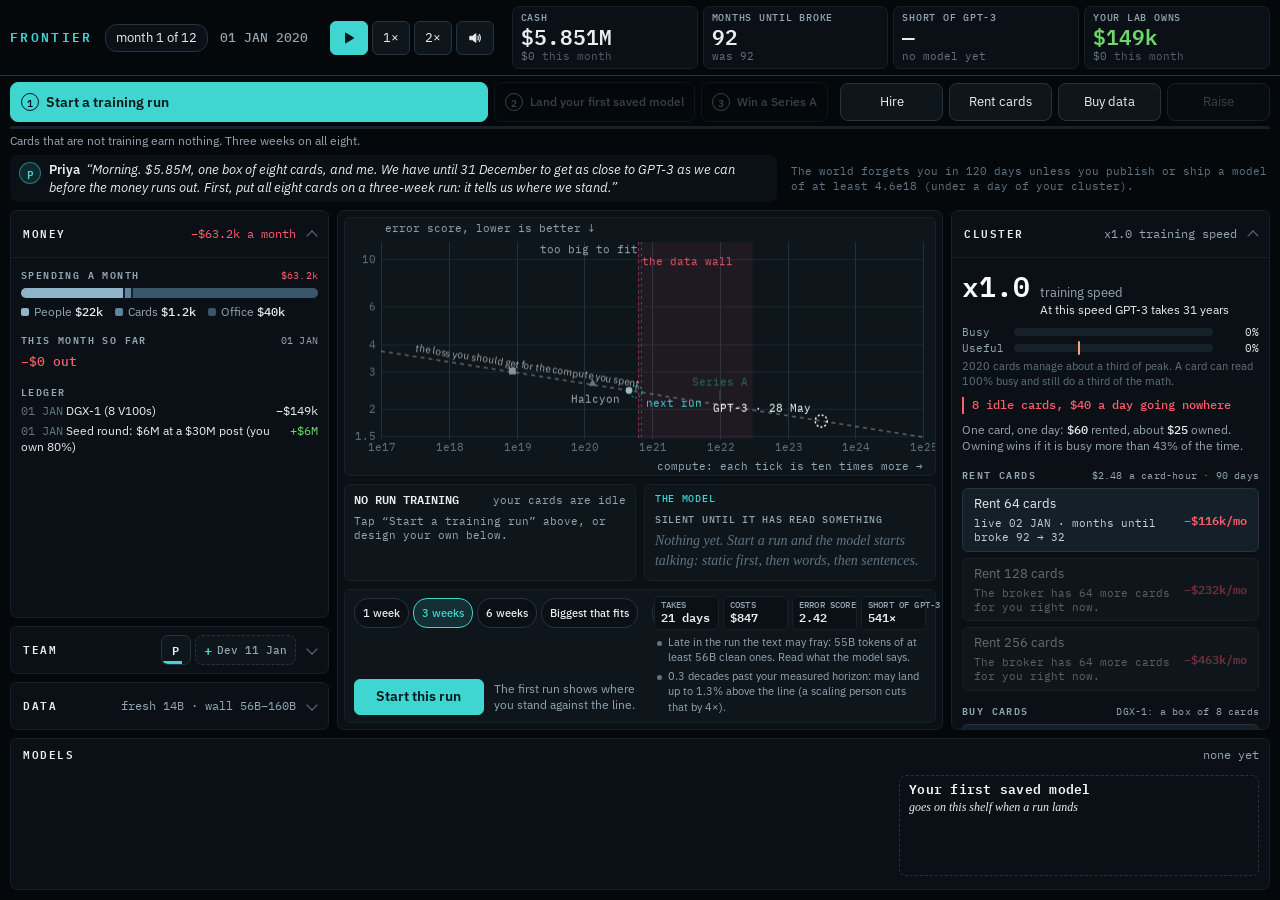
==== commit 9854db04: "FRONTIER: build c playable (site root) Co-Authored-By: Claude Opus 5.5 <noreply@anthropic.com> Claud" ====
--- a/index.html
+++ b/index.html
@@ -7,150 +7,95 @@
 </head>
 <body>
 <title>Frontier</title>
-<link rel="stylesheet" href="https://fonts.googleapis.com/css2?family=IBM+Plex+Mono:wght@400;500;600&family=IBM+Plex+Sans:wght@400;500;600&family=Source+Serif+4:ital,opsz,wght@0,8..60,400;1,8..60,400&display=swap">
+<link rel="stylesheet" href="https://fonts.googleapis.com/css2?family=IBM+Plex+Mono:wght@400;500;600&family=IBM+Plex+Sans:ital,wght@0,400;0,500;0,600;1,400&family=Source+Serif+4:ital,opsz,wght@0,8..60,400;1,8..60,400&display=swap">
 <link rel="stylesheet" href="game.css">
 <div id="fx" class="fx">
-  <header id="top" aria-label="Your lab">
-    <div class="t-row t-id">
-      <span class="t-lab"><span class="t-mark" aria-hidden="true"></span><span class="nm">FRONTIER</span></span>
-      <button type="button" class="t-month" id="t-month" data-act="ledger" aria-expanded="false" aria-controls="ledger"><span class="mo" id="t-mo">month 1 of 12</span><span class="dt" id="t-date">1 Jan</span><i class="dotnew" id="t-new" hidden></i></button>
-      <div class="t-speed" role="group" aria-label="Game speed">
-        <button type="button" data-act="speed" data-x="0" id="sp0" aria-label="Pause (space)" aria-pressed="true"><svg viewBox="0 0 12 12" aria-hidden="true"><rect x="2.5" y="2" width="2.4" height="8"/><rect x="7.1" y="2" width="2.4" height="8"/></svg></button>
-        <button type="button" data-act="speed" data-x="1" id="sp1" aria-pressed="false" aria-label="Normal speed (1)">1&times;</button>
-        <button type="button" data-act="speed" data-x="2" id="sp2" aria-pressed="false" aria-label="Double speed (2)">2&times;</button>
+  <header class="top" id="top">
+    <div class="t-row">
+      <div class="brand">
+        <span class="lab">FRONTIER</span>
+        <button type="button" class="month" id="t-month" aria-haspopup="true" aria-expanded="false" aria-controls="ledger" title="The monthly slips"><span id="t-m">month 1 of 12</span><i class="pip" id="t-pip" hidden></i></button>
+        <span class="date num"><span id="t-date">01 JAN</span><span class="yr" id="t-yr"> 2020</span></span>
       </div>
-      <button type="button" class="t-mute" data-act="mute" id="mute" aria-pressed="false" aria-label="Sound on. Press to mute (M)"><svg viewBox="0 0 16 16" aria-hidden="true"><path d="M2 6h3l4-3v10l-4-3H2z"/><path class="w1" d="M11 5.5c1 .8 1 4.2 0 5"/><path class="w2" d="M12.8 3.8c2 1.8 2 6.6 0 8.4"/><path class="x" d="M11 6l4 4M15 6l-4 4"/></svg></button>
+      <div class="clock" role="group" aria-label="Time and sound">
+        <button type="button" class="tb" id="t-pause" aria-label="Pause (space)" title="Pause (space)"><svg viewBox="0 0 16 16" aria-hidden="true"><g class="ic-pause"><rect x="3" y="2" width="3.5" height="12" rx="1"/><rect x="9.5" y="2" width="3.5" height="12" rx="1"/></g><path class="ic-play" d="M4 2.2v11.6L13.6 8z"/></svg></button>
+        <button type="button" class="tb sp" data-speed="1" aria-label="Normal speed: one day per second">1&times;</button>
+        <button type="button" class="tb sp" data-speed="2" aria-label="Double speed">2&times;</button>
+        <button type="button" class="tb" id="t-mute" aria-label="Sound on. Press to mute (M)" title="Sound (M)"><svg viewBox="0 0 16 16" aria-hidden="true"><path d="M2 6h3l4-3v10l-4-3H2z"/><path class="w1" d="M11 5.5c1 .8 1 4.2 0 5" fill="none" stroke-width="1.4"/><path class="w2" d="M12.6 3.8c2 1.8 2 6.6 0 8.4" fill="none" stroke-width="1.4"/></svg></button>
+      </div>
     </div>
-    <div class="t-figs" role="group" aria-label="The four numbers that matter">
-      <button type="button" class="fig" id="f-cash" data-act="goto" data-to="money"><span class="k">Cash</span><span class="v" id="t-cash">$5.85M</span><span class="tg" id="g-cash"></span></button>
-      <button type="button" class="fig" id="f-runway" data-act="goto" data-to="money"><span class="k">Months until broke</span><span class="v" id="t-runway">92</span><span class="tg" id="g-runway"></span></button>
-      <button type="button" class="fig" id="f-short" data-act="goto" data-to="curve"><span class="k">Short of GPT-3</span><span class="v" id="t-short">&mdash;</span><span class="tg" id="g-short">no model yet</span></button>
-      <button type="button" class="fig lab" id="f-lab" data-act="goto" data-to="models"><span class="k">Your lab owns</span><span class="v" id="t-lab">$149k</span><span class="tg" id="g-lab"></span></button>
+    <div class="figs" id="figs">
+      <div class="fig" id="f-cash"><span class="k">Cash</span><span class="v num" id="v-cash">$0</span><span class="tg num" id="g-cash">&nbsp;</span></div>
+      <div class="fig" id="f-broke"><span class="k">Months until broke</span><span class="v num" id="v-broke">0</span><span class="tg num" id="g-broke">&nbsp;</span></div>
+      <div class="fig" id="f-short"><span class="k">Short of GPT-3</span><span class="v num" id="v-short">&mdash;</span><span class="tg num" id="g-short">&nbsp;</span></div>
+      <div class="fig own" id="f-own"><span class="k">Your lab owns</span><span class="v num" id="v-own">$0</span><span class="tg num" id="g-own">&nbsp;</span></div>
     </div>
-    <div class="ledger" id="ledger" hidden><div class="lg-h"><b>Monthly slips</b><span>Every 1st, after payroll. The clock never stops.</span></div><div class="lg-b" id="ledger-b"></div></div>
+    <div class="ledger" id="ledger" role="region" aria-label="The monthly slips" hidden></div>
   </header>
 
-  <div id="ladder" class="ladder" aria-label="Your goals">
-    <div class="ld-main">
-      <div class="ld-rungs" id="ld-rungs"></div>
-      <div class="ld-bar" id="ld-bar" aria-hidden="true"><i id="ld-fill"></i></div>
-      <div class="ld-sub" id="ld-sub"></div>
-    </div>
-    <div class="verbs" id="verbs" role="group" aria-label="Quick actions">
-      <button type="button" class="verb" data-act="verb" data-v="hire" id="v-hire">Hire</button>
-      <button type="button" class="verb" data-act="verb" data-v="rent" id="v-rent">Rent cards</button>
-      <button type="button" class="verb" data-act="verb" data-v="data" id="v-data">Buy data</button>
-      <button type="button" class="verb" data-act="verb" data-v="raise" id="v-raise">Raise</button>
-    </div>
-    <div class="ld-why" id="ld-why" hidden></div>
-  </div>
+  <section class="ladder" id="ladder" aria-label="Your goals">
+    <div class="rungs" id="rungs"></div>
+    <div class="lbar" id="lbar"><i id="lbar-i"></i></div>
+    <div class="lnote" id="lnote"></div>
+    <nav class="verbs" id="verbs" aria-label="Where to spend">
+      <button type="button" class="verb" data-verb="hire">Hire</button><button type="button" class="verb" data-verb="rent">Rent cards</button><button type="button" class="verb" data-verb="data">Buy data</button><button type="button" class="verb" data-verb="raise">Raise</button>
+    </nav>
+  </section>
 
-  <main id="grid">
-    <section id="curve" class="hero" aria-label="Your training runs">
-      <div class="chartwrap">
-        <canvas id="chart" role="img" aria-label="Error score against compute, both on a log scale. Your models are dots, GPT-3 is the ring."></canvas>
-        <div class="slip" id="slip" hidden aria-live="polite"></div>
+  <div class="voice" id="voice" aria-live="polite"></div>
+
+  <main class="stage" id="stage">
+    <section class="curve" id="curve" aria-label="The curve">
+      <div class="chartwrap" id="chartwrap">
+        <canvas id="chart" role="img" aria-label="Error score against compute: the line you should land on, your saved models, rival labs and GPT-3"></canvas>
+        <div class="slip" id="slip" role="status" hidden></div>
       </div>
-      <div class="train-cols">
-        <div class="col-design" id="designer">
-          <div class="dz-head"><h3>Plan a training run</h3></div>
-          <div class="dz-ctl">
-          <div class="dz-pools" id="d-pools" role="group" aria-label="Which cards"></div>
-          <div class="dz-quick" role="group" aria-label="Quick sizes">
-            <button type="button" data-act="preset" data-p="mem">Biggest that fits</button>
-            <button type="button" data-act="preset" data-p="7">1 week</button>
-            <button type="button" data-act="preset" data-p="21">3 weeks</button>
-            <button type="button" data-act="preset" data-p="60">2 months</button>
-          </div>
-          <div class="dz-row"><label for="d-gpus">Cards</label><input type="range" id="d-gpus" min="0" max="8" step="1" value="8"><output id="o-gpus">8</output></div>
-          <div class="dz-row"><label for="d-n">Model size</label><input type="range" id="d-n" min="0" max="1000" step="1"><output id="o-n">1B</output></div>
-          <div class="dz-row"><label for="d-d">Text to read</label><input type="range" id="d-d" min="0" max="1000" step="1"><output id="o-d">20B</output></div>
-          </div>
-          <div class="dz-res">
-          <div class="dz-out" id="d-out"></div>
-          <ul class="dz-warn" id="d-warn"></ul>
-          </div>
-          <div class="dz-go"><button type="button" class="launch" id="d-launch" data-act="launch">Start the run</button>
-          <button type="button" class="dz-more" data-act="details" id="d-more" aria-expanded="false">Show the numbers</button></div>
-          <div class="dz-adv" id="d-adv" hidden><label class="chk"><input type="checkbox" id="d-recipe" checked> Keep model size and text in balance</label><div class="dz-det" id="d-det"></div></div>
+      <div class="runbar" id="runbar"></div>
+      <div class="model" id="model" aria-live="polite"><div class="model-meta" id="model-meta"></div><p class="model-text" id="model-text"></p></div>
+      <div class="designer" id="designer">
+        <div class="dz-head"><span class="dz-title">Your next run</span><div class="presets" id="d-presets" role="group" aria-label="Quick runs"></div><button type="button" class="chip tune" id="d-tune" aria-expanded="false" aria-controls="d-sliders">Tune it</button></div>
+        <div class="dz-sliders" id="d-sliders">
+          <label class="sl"><span class="sl-k">Model size</span><span class="sl-v num" id="d-params-v"></span><input type="range" id="d-params" min="0" max="1000" step="1" aria-label="Model size: bigger learns more and trains slower"></label>
+          <label class="sl"><span class="sl-k">Text to read</span><span class="sl-v num" id="d-tokens-v"></span><input type="range" id="d-tokens" min="0" max="1000" step="1" aria-label="Text to read, in tokens"></label>
+          <div class="sl"><span class="sl-k">Cards</span><span class="sl-v num" id="d-gpus-v"></span><input type="range" id="d-gpus" min="1" max="8" step="1" aria-label="How many cards"></div>
+          <div class="chips" id="d-pools" role="group" aria-label="Which cards"></div>
+          <label class="recipe"><input type="checkbox" id="d-recipe" checked> match the text to the model size (the 2020 recipe)</label>
         </div>
-        <div class="col-live">
-          <div id="runs" class="runs"></div>
-          <div id="sample" class="sample" aria-live="polite"></div>
-        </div>
+        <div class="dz-read" id="d-read"></div>
+        <ul class="dz-warn" id="d-warn"></ul>
+        <div class="dz-go"><button type="button" class="btn primary" id="d-launch">Start this run</button><span class="dz-note" id="d-note"></span></div>
+        <details class="dz-detail" id="d-detail"><summary>The numbers behind it</summary><div id="d-detail-b"></div></details>
       </div>
     </section>
 
-    <div class="col cl">
-    <section class="row" id="row-team" data-row="team">
-      <button type="button" class="rh" data-act="fold" data-row="team" aria-expanded="false"><span class="rt">Team</span><span class="rs" id="s-team"></span><i class="chev" aria-hidden="true"></i></button>
-      <div class="rb"><div class="rbi" id="b-team"></div></div>
-    </section>
-    <section class="row" id="row-money" data-row="money">
-      <button type="button" class="rh" data-act="fold" data-row="money" aria-expanded="false"><span class="rt">Money</span><span class="rs" id="s-money"></span><i class="chev" aria-hidden="true"></i></button>
-      <div class="rb"><div class="rbi" id="b-money"></div></div>
-    </section>
-    <section class="row" id="row-data" data-row="data">
-      <button type="button" class="rh" data-act="fold" data-row="data" aria-expanded="false"><span class="rt">Data</span><span class="rs" id="s-data"></span><i class="chev" aria-hidden="true"></i></button>
-      <div class="rb"><div class="rbi" id="b-data"></div></div>
-    </section>
+    <div class="col col-l">
+      <section class="fold" id="r-money" data-row="money"><h2 class="row-h"><button type="button" class="row-btn" aria-expanded="false"><span class="row-t">Money</span></button><div class="row-s" id="s-money"></div><i class="row-chev" aria-hidden="true"></i></h2><div class="row-b" id="b-money"></div></section>
+      <section class="fold" id="r-team" data-row="team"><h2 class="row-h"><button type="button" class="row-btn" aria-expanded="false"><span class="row-t">Team</span></button><div class="row-s" id="s-team"></div><i class="row-chev" aria-hidden="true"></i></h2><div class="row-b" id="b-team"></div></section>
+      <section class="fold" id="r-data" data-row="data"><h2 class="row-h"><button type="button" class="row-btn" aria-expanded="false"><span class="row-t">Data</span></button><div class="row-s" id="s-data"></div><i class="row-chev" aria-hidden="true"></i></h2><div class="row-b" id="b-data"></div></section>
     </div>
-    <div class="col cr">
-    <section class="row" id="row-cluster" data-row="cluster">
-      <button type="button" class="rh" data-act="fold" data-row="cluster" aria-expanded="false"><span class="rt">Cluster</span><span class="rs" id="s-cluster"></span><i class="chev" aria-hidden="true"></i></button>
-      <div class="rb"><div class="rbi" id="b-cluster"></div></div>
-    </section>
-    <section class="row" id="row-news" data-row="news" hidden>
-      <button type="button" class="rh" data-act="fold" data-row="news" aria-expanded="false"><span class="rt">Rivals and news</span><span class="rs" id="s-news"></span><i class="chev" aria-hidden="true"></i></button>
-      <div class="rb"><div class="rbi" id="b-news"></div></div>
-    </section>
+    <div class="col col-r">
+      <section class="fold" id="r-cluster" data-row="cluster"><h2 class="row-h"><button type="button" class="row-btn" aria-expanded="false"><span class="row-t">Cluster</span></button><div class="row-s" id="s-cluster"></div><i class="row-chev" aria-hidden="true"></i></h2><div class="row-b" id="b-cluster"></div></section>
+      <section class="fold" id="r-rivals" data-row="rivals" hidden><h2 class="row-h"><button type="button" class="row-btn" aria-expanded="false"><span class="row-t">Rivals and news</span></button><div class="row-s" id="s-rivals"></div><i class="row-chev" aria-hidden="true"></i></h2><div class="row-b" id="b-rivals"></div></section>
     </div>
-    <section class="row shelf-row" id="row-models" data-row="models">
-      <button type="button" class="rh" data-act="fold" data-row="models" aria-expanded="true"><span class="rt">Models</span><span class="rs" id="s-models"></span><i class="chev" aria-hidden="true"></i></button>
-      <div class="rb"><div class="rbi" id="b-models"></div></div>
-    </section>
+    <section class="fold shelf" id="r-models" data-row="models"><h2 class="row-h"><button type="button" class="row-btn" aria-expanded="false"><span class="row-t">Models</span></button><div class="row-s" id="s-models"></div><i class="row-chev" aria-hidden="true"></i></h2><div class="row-b" id="b-models"></div></section>
   </main>
 
-  <div id="floats" class="floats" aria-hidden="true"></div>
-
-  <div id="card" class="modal card-modal" hidden>
-    <div class="sheet" role="dialog" aria-modal="true" aria-labelledby="c-title">
-      <button type="button" class="x-close" data-act="closecard" aria-label="Close">&times;</button>
-      <div id="c-body"></div>
-    </div>
-  </div>
-  <div id="modal" class="modal" hidden>
-    <div class="sheet" role="dialog" aria-modal="true" aria-labelledby="m-title">
-      <div class="m-paused">Paused &middot; decide to continue</div>
-      <div class="m-plaque" id="m-plaque"></div>
-      <div class="m-from" id="m-from"></div>
-      <h2 id="m-title"></h2>
-      <p class="m-body" id="m-body"></p>
-      <div class="m-sample" id="m-sample"></div>
-      <p class="m-note" id="m-note"></p>
-      <div class="m-opts" id="m-opts"></div>
-    </div>
-  </div>
-  <div id="end" class="modal end" hidden>
-    <div class="sheet" role="dialog" aria-modal="true" aria-labelledby="e-title">
-      <div class="m-from" id="e-date"></div>
-      <h2 id="e-title"></h2>
-      <p class="m-body" id="e-reason"></p>
-      <p class="m-body" id="e-gap"></p>
-      <div class="e-score" id="e-score"></div>
-      <div class="m-opts"><button type="button" class="opt primary" data-act="newyear"><b>Play another 2020</b><span>New hidden data wall, rivals and luck. Same rules.</span></button><button type="button" class="opt" data-act="review"><b>Look at the board</b><span>Close this and inspect your year.</span></button></div>
-    </div>
-  </div>
+  <div class="scrim" id="scrim" hidden></div>
+  <div class="modal" id="modal" role="dialog" aria-modal="true" aria-labelledby="m-title" hidden></div>
+  <div class="floats" id="floats" aria-hidden="true"></div>
+  <div class="endcard" id="end" role="dialog" aria-modal="true" aria-labelledby="e-head" hidden></div>
 </div>
 <script src="config.js"></script>
+<script src="corpus.js"></script>
 <script src="world.js"></script>
-<script src="corpus.js"></script>
 <script src="engine.js"></script>
 <script src="audio.js"></script>
-<script src="ui.js"></script>
+<script src="fx.js"></script>
+<script src="strip.js"></script>
 <script src="chart.js"></script>
+<script src="designer.js"></script>
 <script src="rows.js"></script>
-<script src="boot.js"></script>
+<script src="main.js"></script>
 
 </body>
 </html>
--- a/game.css
+++ b/game.css
@@ -1,533 +1,548 @@
-/* FRONTIER control room, build A. One deliberate look: a dark, calm instrument panel with a tycoon's pride in it.
-   Every colour is a token. Teal is your lab. Green is money in, red is money out. White is the curve and the line. Greys are everyone else. */
+/* FRONTIER control room. One deliberate look: cold white curve on blue-black, teal for your lab, green for money in, red for money out. Every colour is a token. */
 :root {
-  --bg: #080b10;
-  --panel: #0e131a;
-  --panel2: #131a23;
-  --panel3: #19222d;
-  --line: #1c2530;
-  --line2: #2a3541;
-  --text: #dde4ec;
-  --muted: #8b97a5;
-  --dim: #5f6b79;
-  --accent: #58e0c2;
-  --accent2: #2a8f7c;
-  --accentbg: rgba(88, 224, 194, 0.10);
+  color-scheme: dark;
+  --bg: #05080b;
+  --panel: #0a1015;
+  --panel-2: #0e161c;
+  --panel-3: #151f27;
+  --line: #16212a;
+  --line-2: #243440;
+  --text: #e7eef3;
+  --muted: #93a6b3;
+  --dim: #5f7381;
+  --accent: #3fd6d2;
+  --accent-ink: #03191a;
+  --accent-soft: rgba(63, 214, 210, 0.13);
+  --accent-line: rgba(63, 214, 210, 0.45);
   --gain: #6bd968;
-  --gainbg: rgba(107, 217, 104, 0.10);
-  --danger: #ff5f57;
-  --dangerbg: rgba(255, 95, 87, 0.12);
-  --caution: #e8a29c;
-  --rival: #8a96a3;
-  --white: #f2f5f8;
-  --sans: 'IBM Plex Sans', system-ui, -apple-system, 'Segoe UI', Roboto, 'Helvetica Neue', Arial, sans-serif;
+  --gain-soft: rgba(107, 217, 104, 0.14);
+  --gain-line: rgba(107, 217, 104, 0.45);
+  --danger: #ff5d6c;
+  --danger-soft: rgba(255, 93, 108, 0.13);
+  --danger-line: rgba(255, 93, 108, 0.45);
+  --caution: #ff9f80;
+  --caution-soft: rgba(255, 159, 128, 0.13);
+  --rival-a: #b4bfc7;
+  --rival-b: #8d9aa4;
+  --rival-c: #6e7b85;
+  --white: #f7fbfd;
+  --seg-p: #8fb3c9;
+  --seg-c: #5e84a0;
+  --seg-o: #3a566b;
+  --focus: #bdf7f4;
+  --scrim: rgba(2, 5, 7, 0.74);
+  --sans: 'IBM Plex Sans', system-ui, -apple-system, 'Segoe UI', Roboto, Helvetica, Arial, sans-serif;
   --mono: 'IBM Plex Mono', ui-monospace, 'SFMono-Regular', Menlo, Consolas, 'Liberation Mono', monospace;
-  --serif: 'Source Serif 4', 'Iowan Old Style', 'Palatino Linotype', Georgia, 'Times New Roman', serif;
-  --gut: 14px;
-  --r: 8px;
-  --strip: 108px;
-  color-scheme: dark;
-  background: var(--bg);
-  color: var(--text);
-}
-html, body { background: var(--bg); color: var(--text); margin: 0; }
-body { -webkit-text-size-adjust: 100%; overscroll-behavior-y: none; }
-.fx { font-family: var(--sans); font-size: 13px; line-height: 1.4; font-variant-numeric: tabular-nums; color: var(--text); background: var(--bg); min-height: 100vh; box-sizing: border-box; -webkit-font-smoothing: antialiased; position: relative; }
+  --serif: 'Source Serif 4', Georgia, 'Times New Roman', serif;
+  --gap: 8px;
+  --r: 7px;
+  --safe-l: env(safe-area-inset-left, 0px);
+  --safe-r: env(safe-area-inset-right, 0px);
+  --safe-b: env(safe-area-inset-bottom, 0px);
+}
+html, body { background: var(--bg); color: var(--text); }
+body { margin: 0; font-family: var(--sans); -webkit-text-size-adjust: 100%; }
+.fx { background: var(--bg); color: var(--text); font: 13px/1.4 var(--sans); min-height: 100vh; min-height: 100dvh; box-sizing: border-box; overflow-x: hidden; }
 .fx *, .fx *::before, .fx *::after { box-sizing: border-box; }
-:where(.fx) button { font: inherit; color: inherit; background: none; border: 0; margin: 0; padding: 0; cursor: pointer; -webkit-tap-highlight-color: transparent; text-align: inherit; }
-:where(.fx) button:disabled { cursor: not-allowed; }
-.fx :focus { outline: none; }
-.fx :focus-visible { outline: 2px solid var(--accent); outline-offset: 2px; border-radius: 4px; }
-.fx h2, .fx h3, .fx h4 { margin: 0; font-weight: 600; }
-.fx a { color: var(--accent); }
-.mono, .fx output { font-family: var(--mono); }
-.acc { color: var(--accent); } .bad, .neg { color: var(--danger); } .pos, .good { color: var(--gain); } .cau { color: var(--caution); } .mut { color: var(--muted); } .dim { color: var(--dim); }
-.small { font-size: 11px; }
-@keyframes fresh { 0% { box-shadow: 0 0 0 0 rgba(88, 224, 194, 0); } 35% { box-shadow: 0 0 0 3px rgba(88, 224, 194, .38), 0 0 26px rgba(88, 224, 194, .28); } 100% { box-shadow: 0 0 0 0 rgba(88, 224, 194, 0); } }
-.fresh { animation: fresh .6s ease-out; }
-@keyframes ring { 0% { transform: scale(1); opacity: .9; } 100% { transform: scale(1.12, 1.35); opacity: 0; } }
-
-/* ---------- the strip ---------- */
-#top { position: sticky; top: 0; z-index: 30; background: var(--bg); border-bottom: 1px solid var(--line); padding: calc(env(safe-area-inset-top, 0px) + 4px) max(var(--gut), env(safe-area-inset-right, 0px)) 0 max(var(--gut), env(safe-area-inset-left, 0px)); }
-.t-row { display: flex; align-items: center; gap: 8px; min-width: 0; }
-.t-id { height: 38px; }
-.t-lab { font-weight: 600; letter-spacing: 0.14em; font-size: 12px; display: flex; align-items: center; gap: 7px; white-space: nowrap; flex: 0 0 auto; }
-.t-mark { width: 10px; height: 10px; border: 2px solid var(--accent); transform: rotate(45deg); border-radius: 1px; }
-.t-month { flex: 1 1 auto; min-width: 0; display: flex; align-items: center; gap: 8px; height: 34px; padding: 0 8px; border-radius: var(--r); font-family: var(--mono); font-size: 11.5px; color: var(--muted); white-space: nowrap; overflow: hidden; position: relative; }
-.t-month .mo { color: var(--accent); }
-.t-month .dt { color: var(--white); overflow: hidden; text-overflow: ellipsis; }
-.t-month::after { content: ''; width: 6px; height: 6px; border-right: 1.5px solid var(--dim); border-bottom: 1.5px solid var(--dim); transform: rotate(45deg); margin: -3px 0 0 2px; flex: 0 0 auto; }
-.t-month[aria-expanded="true"]::after { transform: rotate(-135deg); margin-top: 3px; }
-.t-month:hover { background: var(--panel); }
-.dotnew { position: absolute; top: 5px; right: 18px; width: 6px; height: 6px; border-radius: 50%; background: var(--accent); }
-.t-speed { display: flex; border: 1px solid var(--line2); border-radius: var(--r); overflow: hidden; flex: 0 0 auto; }
-.t-speed button { min-width: 38px; height: 34px; font-family: var(--mono); font-size: 12px; color: var(--muted); border-left: 1px solid var(--line2); display: grid; place-items: center; text-align: center; }
-.t-speed button:first-child { border-left: 0; }
-.t-speed button svg { width: 12px; height: 12px; fill: currentColor; }
-.t-speed button[aria-pressed="true"] { background: var(--accentbg); color: var(--accent); }
-.t-speed.held button[aria-pressed="true"] { background: var(--dangerbg); color: var(--danger); }
-.t-mute { width: 38px; height: 34px; display: grid; place-items: center; color: var(--muted); border: 1px solid var(--line2); border-radius: var(--r); flex: 0 0 auto; }
-.t-mute svg { width: 16px; height: 16px; fill: none; stroke: currentColor; stroke-width: 1.4; stroke-linecap: round; stroke-linejoin: round; }
-.t-mute svg path:first-child { fill: currentColor; }
-.t-mute .x { display: none; }
-.t-mute[aria-pressed="true"] .x { display: inline; }
-.t-mute[aria-pressed="true"] .w1, .t-mute[aria-pressed="true"] .w2 { display: none; }
-.t-figs { display: grid; grid-template-columns: repeat(4, minmax(0, 1fr)); margin: 1px -4px 0; padding-bottom: 5px; }
-.fig { display: flex; flex-direction: column; align-items: flex-start; min-width: 0; padding: 2px 6px 3px; border-left: 1px solid var(--line); text-align: left; border-radius: 0; }
-.fig:first-child { border-left: 0; }
-.fig:hover .v { color: #fff; }
-.fig .k { font-size: 9.5px; color: var(--dim); line-height: 1.15; min-height: 22px; letter-spacing: .01em; }
-.fig .v { font-family: var(--mono); font-size: 19px; font-weight: 500; color: var(--white); line-height: 1.15; white-space: nowrap; max-width: 100%; overflow: hidden; text-overflow: ellipsis; }
-.fig .v.neg { color: var(--danger); } .fig .v.bad { color: var(--danger); } .fig .v.cau { color: var(--caution); } .fig .v.passed { color: var(--accent); font-size: 16px; }
-.fig.lab .v { color: var(--gain); }
-.fig .tg .mm { display: none; }
-.fig .tg { font-family: var(--mono); font-size: 10px; color: var(--muted); margin-top: 1px; white-space: nowrap; max-width: 100%; overflow: hidden; text-overflow: ellipsis; }
-.tg.good { color: var(--gain); } .tg.bad { color: var(--danger); } .tg.acc { color: var(--accent); }
-@keyframes flashIn { 0% { color: var(--gain); text-shadow: 0 0 14px rgba(107, 217, 104, .6); } 100% { color: var(--white); text-shadow: none; } }
-@keyframes flashOut { 0% { color: var(--danger); text-shadow: 0 0 14px rgba(255, 95, 87, .6); } 100% { color: var(--white); text-shadow: none; } }
-.fig.flash-in #t-cash { animation: flashIn .7s ease-out; }
-.fig.flash-out #t-cash { animation: flashOut .7s ease-out; }
-.ledger { position: absolute; left: 0; right: 0; top: 100%; z-index: 40; background: var(--panel2); border: 1px solid var(--line2); border-top: 0; border-radius: 0 0 12px 12px; max-height: min(62vh, 520px); overflow-y: auto; box-shadow: 0 18px 40px rgba(0, 0, 0, .6); padding: 10px max(var(--gut), env(safe-area-inset-left, 0px)) 12px; }
-.ledger[hidden] { display: none; }
-.lg-h { display: flex; flex-wrap: wrap; justify-content: space-between; gap: 2px 12px; margin-bottom: 8px; font-size: 11px; color: var(--muted); }
-.lg-h b { color: var(--white); font-size: 12px; }
-.lg-s { padding: 8px 0; border-top: 1px solid var(--line); }
-.lg-s b { font-family: var(--mono); font-size: 11px; color: var(--accent); }
-.lg-l { font-size: 12px; color: var(--text); padding: 1px 0 1px 12px; position: relative; }
-.lg-l::before { content: ''; position: absolute; left: 0; top: 7px; width: 5px; height: 5px; border-radius: 50%; background: var(--dim); }
-.lg-l.out::before { background: var(--danger); } .lg-l.in::before { background: var(--gain); } .lg-l.good::before { background: var(--accent); }
-.lg-e { font-size: 12px; color: var(--muted); }
-
-/* ---------- the ladder and the four verbs ---------- */
-.ladder { padding: 8px max(var(--gut), env(safe-area-inset-right, 0px)) 4px max(var(--gut), env(safe-area-inset-left, 0px)); display: grid; gap: 8px; }
-.ld-main { min-width: 0; }
-.ld-rungs { display: flex; flex-wrap: wrap; align-items: center; gap: 4px 12px; }
-.rung { display: inline-flex; align-items: center; gap: 6px; min-width: 0; color: var(--dim); font-size: 11.5px; }
-.rung .rn { display: inline-grid; place-items: center; width: 18px; height: 18px; border-radius: 50%; border: 1px solid currentColor; font: 500 10px var(--mono); flex: 0 0 auto; }
-.rung .rl { overflow: hidden; text-overflow: ellipsis; white-space: nowrap; }
-.rung.done { color: var(--accent2); }
-.rung.done .rl { text-decoration: line-through; text-decoration-color: rgba(42, 143, 124, .5); }
-.rung.lit { order: -1; flex: 1 1 100%; min-height: 46px; border: 1px solid var(--accent2); background: var(--accentbg); color: var(--accent); border-radius: 10px; padding: 0 12px; gap: 10px; font-size: 15px; font-weight: 600; text-align: left; position: relative; }
-.rung.lit .rn { width: 22px; height: 22px; font-size: 11px; }
-.rung.lit .rl { white-space: normal; }
-.rung.lit .arr { margin-left: auto; width: 9px; height: 9px; border-right: 2px solid currentColor; border-top: 2px solid currentColor; transform: rotate(45deg); flex: 0 0 auto; }
-.rung.lit:hover { background: rgba(88, 224, 194, .16); }
-.rung.lit[aria-disabled="true"] { opacity: .6; }
-.rung.pulse::after, .verb.pulse::after { content: ''; position: absolute; inset: -1px; border-radius: 11px; border: 2px solid var(--accent); animation: ring 1.5s ease-out infinite; pointer-events: none; }
-.ld-bar { height: 3px; background: var(--line); border-radius: 2px; overflow: hidden; margin-top: 6px; }
-.ld-bar i { display: block; height: 100%; width: 0; background: var(--accent); border-radius: 2px; transition: width .5s ease; }
-.ld-sub { display: flex; justify-content: space-between; align-items: center; gap: 8px; font-family: var(--mono); font-size: 11px; color: var(--muted); min-height: 20px; padding-top: 3px; }
-.chip { font-size: 10.5px; padding: 1px 7px; border-radius: 999px; border: 1px solid; white-space: nowrap; }
-.chip.cau { color: var(--caution); border-color: rgba(232, 162, 156, .5); } .chip.bad { color: var(--danger); border-color: var(--danger); background: var(--dangerbg); }
+.fx button { font: inherit; color: inherit; }
+.fx :focus-visible { outline: 2px solid var(--focus); outline-offset: 2px; border-radius: 4px; }
+.num { font-family: var(--mono); font-variant-numeric: tabular-nums; }
+.fx [hidden] { display: none !important; }
+.muted { color: var(--muted); } .dim { color: var(--dim); } .acc { color: var(--accent); } .small { font-size: 11.5px; }
+.bad-t, .out { color: var(--danger); } .in { color: var(--gain); }
+
+/* ---------- the strip: always on screen ---------- */
+.top { position: sticky; top: 0; z-index: 30; background: var(--bg); border-bottom: 1px solid var(--line-2); padding: 7px calc(10px + var(--safe-r)) 7px calc(10px + var(--safe-l)); display: grid; gap: 6px; }
+.t-row { display: flex; align-items: center; justify-content: space-between; gap: 8px; min-width: 0; }
+.brand { display: flex; align-items: center; gap: 9px; min-width: 0; }
+.lab { font: 600 13px/1 var(--mono); letter-spacing: 0.18em; color: var(--accent); }
+.month { position: relative; border: 1px solid var(--line-2); background: var(--panel); border-radius: 12px; padding: 4px 10px; font: 500 11px/1 var(--mono); color: var(--muted); cursor: pointer; white-space: nowrap; touch-action: manipulation; }
+.month:hover { border-color: var(--dim); color: var(--text); }
+.pip { position: absolute; right: -2px; top: -2px; width: 8px; height: 8px; border-radius: 50%; background: var(--accent); box-shadow: 0 0 0 2px var(--bg); }
+.date { font-size: 12.5px; font-weight: 500; color: var(--muted); white-space: nowrap; }
+.clock { display: flex; gap: 4px; flex: none; }
+.tb { min-width: 38px; height: 34px; padding: 0 8px; border: 1px solid var(--line-2); background: var(--panel-2); border-radius: 6px; cursor: pointer; font: 600 12px/1 var(--mono); display: inline-flex; align-items: center; justify-content: center; touch-action: manipulation; }
+.tb svg { width: 14px; height: 14px; fill: currentColor; stroke: currentColor; }
+.tb .ic-play { display: none; } .tb.isplay .ic-pause { display: none; } .tb.isplay .ic-play { display: block; }
+.tb:hover { border-color: var(--dim); }
+.tb.on { background: var(--accent); color: var(--accent-ink); border-color: var(--accent); }
+#t-mute.muted .w1, #t-mute.muted .w2 { display: none; }
+#t-mute.muted { color: var(--dim); }
+.figs { display: grid; grid-template-columns: repeat(4, minmax(0, 1fr)); gap: 5px; }
+.fig { background: var(--panel); border: 1px solid var(--line); border-radius: 7px; padding: 5px 8px 5px; min-width: 0; transition: border-color 0.5s, background-color 0.5s; }
+.fig .k { display: block; font: 500 9.5px/1.2 var(--mono); letter-spacing: 0.08em; text-transform: uppercase; color: var(--muted); white-space: nowrap; overflow: hidden; text-overflow: ellipsis; }
+.fig .v { display: block; font-size: 19px; line-height: 1.25; font-weight: 600; white-space: nowrap; overflow: hidden; text-overflow: ellipsis; transition: color 0.4s; }
+.fig .tg { display: block; font-size: 10.5px; line-height: 1.3; color: var(--dim); white-space: nowrap; overflow: hidden; text-overflow: ellipsis; min-height: 13.6px; }
+.fig .tg.gain { color: var(--gain); } .fig .tg.bad { color: var(--danger); }
+.fig .tg .lng { color: inherit; opacity: 0.8; }
+.fig.in .v { color: var(--gain); } .fig.out .v { color: var(--danger); }
+.fig.in { background: var(--gain-soft); } .fig.out { background: var(--danger-soft); }
+.fig.caution { border-color: var(--caution); } .fig.caution .v { color: var(--caution); }
+.fig.danger { border-color: var(--danger-line); background: var(--danger-soft); } .fig.danger .v { color: var(--danger); }
+.fig.own .v { color: var(--gain); }
+.fig.passed .v { color: var(--accent); font-size: 16px; }
+
+/* ---------- the ledger behind the month label ---------- */
+.ledger { position: absolute; left: 8px; right: 8px; top: 100%; margin-top: 4px; max-width: 520px; max-height: min(60vh, 520px); overflow: auto; z-index: 40; background: var(--panel-2); border: 1px solid var(--line-2); border-radius: 10px; box-shadow: 0 18px 50px rgba(0, 0, 0, 0.6); padding: 10px 12px 12px; }
+.lg-h { display: flex; justify-content: space-between; align-items: center; font: 600 10.5px/1 var(--mono); letter-spacing: 0.14em; text-transform: uppercase; color: var(--muted); margin-bottom: 8px; }
+.lg-empty { color: var(--muted); margin: 6px 0; }
+.lg-slip { border-top: 1px solid var(--line); padding: 8px 0 4px; }
+.lg-m { font: 600 12px/1 var(--mono); margin-bottom: 5px; color: var(--accent); }
+.sln { margin: 3px 0; display: flex; gap: 8px; align-items: flex-start; font-size: 12.5px; line-height: 1.35; }
+.sln .sd { flex: none; width: 6px; height: 6px; border-radius: 50%; background: var(--dim); margin-top: 6px; }
+.sln.k-cash.down .sd { background: var(--danger); } .sln.k-cash.up .sd { background: var(--gain); }
+.sln.k-milestone .sd { background: var(--accent); } .sln.k-rival .sd { background: var(--white); }
+.slip-x { border: 0; background: none; color: var(--muted); font-size: 18px; line-height: 1; padding: 4px 8px; cursor: pointer; min-width: 32px; min-height: 28px; }
+.slip-x:hover { color: var(--text); }
+
+/* ---------- the ladder ---------- */
+.ladder { padding: 8px calc(10px + var(--safe-r)) 2px calc(10px + var(--safe-l)); display: grid; gap: 5px; }
+.rungs { display: flex; gap: 6px; align-items: stretch; min-width: 0; }
+.rung { display: inline-flex; align-items: center; gap: 7px; border: 1px solid var(--line); border-radius: 8px; padding: 0 10px; min-height: 36px; background: transparent; color: var(--dim); font: 500 12px/1.2 var(--sans); min-width: 0; flex: 0 1 auto; white-space: nowrap; overflow: hidden; text-align: left; }
+.rung .rt { overflow: hidden; text-overflow: ellipsis; }
+.rung .rt-short { display: none; }
+.rung .rn { flex: none; width: 18px; height: 18px; border-radius: 50%; border: 1px solid currentColor; display: inline-grid; place-items: center; font: 600 10px/1 var(--mono); }
+.rung.done { color: var(--dim); border-color: transparent; } .rung.done .rn { border-color: var(--gain); color: var(--gain); }
+.rung.dim { opacity: 0.55; }
+.rung.lit { flex: 1 1 auto; color: var(--accent-ink); background: var(--accent); border-color: var(--accent); font-weight: 600; cursor: pointer; touch-action: manipulation; font-size: 13.5px; min-height: 40px; }
+.rung.lit .rn { border-color: var(--accent-ink); }
+.rung.lit:hover { filter: brightness(1.07); }
+.rung.pulse, .verb.pulse, .btn.pulse { animation: pulse 1.5s ease-in-out infinite; }
+.lbar { height: 3px; background: var(--line); border-radius: 2px; overflow: hidden; }
+.lbar i { display: block; height: 100%; width: 0; background: var(--accent); border-radius: 2px; transition: width 0.6s ease-out; }
+.lnote { display: flex; flex-wrap: wrap; gap: 4px 10px; align-items: center; font-size: 11.5px; color: var(--muted); min-height: 16px; }
+.lnote .ln-why b { color: var(--text); font-weight: 600; }
+.chip { display: inline-block; border: 1px solid var(--line-2); border-radius: 10px; padding: 1px 8px; font: 500 10.5px/1.5 var(--mono); color: var(--muted); }
+.chip.caution { color: var(--caution); border-color: var(--caution); } .chip.danger { color: var(--danger); border-color: var(--danger-line); background: var(--danger-soft); }
 .verbs { display: grid; grid-template-columns: repeat(4, minmax(0, 1fr)); gap: 6px; }
-.verb { min-height: 44px; border: 1px solid var(--line2); border-radius: 10px; background: var(--panel); font-size: 12.5px; font-weight: 500; color: var(--text); position: relative; text-align: center; padding: 0 4px; }
-.verb:hover { border-color: var(--accent2); }
-.verb.grey { color: var(--dim); border-style: dashed; }
-.verb.pulse { border-color: var(--accent); color: var(--accent); }
-.ld-why { font-size: 11.5px; color: var(--caution); padding: 0 2px; }
-
-/* ---------- the grid ---------- */
-#grid { display: flex; flex-direction: column; gap: 8px; padding: 6px max(var(--gut), env(safe-area-inset-right, 0px)) calc(28px + env(safe-area-inset-bottom, 0px)) max(var(--gut), env(safe-area-inset-left, 0px)); }
+.verb { min-height: 38px; border: 1px solid var(--line-2); border-radius: 8px; background: var(--panel-2); color: var(--text); font: 500 12.5px/1.1 var(--sans); cursor: pointer; padding: 0 4px; touch-action: manipulation; position: relative; }
+.verb:hover { border-color: var(--muted); }
+.verb.grey { color: var(--dim); background: var(--panel); }
+.verb.has::after { content: ''; position: absolute; top: 6px; right: 7px; width: 6px; height: 6px; border-radius: 50%; background: var(--accent); }
+.verbs:not(.late) .verb[data-verb="raise"] { opacity: 0.55; }
+
+/* ---------- the voice line ---------- */
+.voice { padding: 4px calc(10px + var(--safe-r)) 0 calc(10px + var(--safe-l)); display: grid; gap: 3px; }
+.vq { display: flex; align-items: flex-start; gap: 8px; border: 0; background: var(--panel); border-radius: 8px; padding: 6px 9px; text-align: left; cursor: pointer; width: 100%; min-width: 0; touch-action: manipulation; }
+.vq .vi { flex: none; width: 22px; height: 22px; border-radius: 50%; background: var(--accent-soft); border: 1px solid var(--accent-line); color: var(--accent); display: grid; place-items: center; font: 600 11px/1 var(--mono); margin-top: 1px; }
+.vq .vt { font: italic 12.5px/1.4 var(--sans); color: var(--text); display: -webkit-box; -webkit-line-clamp: 3; -webkit-box-orient: vertical; overflow: hidden; min-width: 0; }
+.vq .vt b { font-style: normal; font-weight: 600; margin-right: 3px; }
+.vq.open .vt { -webkit-line-clamp: unset; display: block; }
+.vq.old { opacity: 0.6; }
+.forgot { font: 10.5px/1.4 var(--mono); color: var(--dim); }
+.forgot.hot { color: var(--caution); }
+
+/* ---------- stage ---------- */
+.stage { display: flex; flex-direction: column; gap: var(--gap); padding: var(--gap) calc(var(--gap) + var(--safe-r)) calc(14px + var(--safe-b)) calc(var(--gap) + var(--safe-l)); }
 .col { display: contents; }
-#curve { order: 0; } #row-cluster { order: 1; } #row-team { order: 2; } #row-money { order: 3; } #row-data { order: 4; } #row-news { order: 5; } #row-models { order: 6; }
-.hero { background: var(--panel); border: 1px solid var(--line); border-radius: 12px; min-width: 0; scroll-margin-top: calc(var(--strip) + 6px); }
-.row { background: var(--panel); border: 1px solid var(--line); border-radius: 12px; min-width: 0; scroll-margin-top: calc(var(--strip) + 6px); }
-.row[hidden] { display: none; }
-.rh { display: flex; align-items: center; gap: 10px; width: 100%; min-height: 54px; padding: 0 14px; }
-.rt { font-size: 14px; font-weight: 600; color: var(--text); flex: 0 0 auto; }
-.rs { flex: 1 1 auto; min-width: 0; text-align: right; font-family: var(--mono); font-size: 13px; color: var(--white); white-space: nowrap; overflow: hidden; text-overflow: ellipsis; }
-.rs.neg { color: var(--danger); } .rs.pos { color: var(--gain); }
-.chev { width: 8px; height: 8px; border-right: 1.5px solid var(--dim); border-bottom: 1.5px solid var(--dim); transform: rotate(45deg); margin: -3px 2px 0 4px; flex: 0 0 auto; transition: transform .18s; }
-.row.open .chev { transform: rotate(-135deg); margin-top: 3px; }
-.row.open > .rh { border-bottom: 1px solid var(--line); }
-.rb { display: grid; grid-template-rows: 0fr; visibility: hidden; transition: grid-template-rows .22s ease, visibility 0s .22s; }
-.row.open > .rb { grid-template-rows: 1fr; visibility: visible; transition: grid-template-rows .22s ease, visibility 0s 0s; }
-.rbi { min-height: 0; overflow: hidden; padding: 0 14px; }
-.row.open > .rb > .rbi { padding: 6px 14px 14px; }
-.mini { display: inline-flex; gap: 3px; align-items: center; }
-.mt { width: 22px; height: 22px; border-radius: 6px; border: 1px solid var(--line2); background: var(--panel2); font: 600 9.5px var(--mono); display: inline-grid; place-items: center; color: var(--text); }
-.mt.low { border-color: var(--danger); color: var(--danger); } .mt.plus { border-style: dashed; color: var(--dim); }
-
-/* ---------- the curve ---------- */
-.chartwrap { position: relative; height: clamp(310px, 46vh, 420px); border-bottom: 1px solid var(--line); border-radius: 12px 12px 0 0; overflow: hidden; background: radial-gradient(120% 90% at 50% 0%, #101722 0%, var(--panel) 70%); }
-#chart { position: absolute; inset: 0; width: 100%; height: 100%; display: block; touch-action: pan-y; cursor: default; }
-.slip { position: absolute; left: 8px; right: 8px; top: 8px; z-index: 5; background: rgba(14, 19, 26, .95); border: 1px solid var(--line2); border-radius: 12px; padding: 9px 12px 10px; box-shadow: 0 14px 34px rgba(0, 0, 0, .55); transform-origin: top center; }
-.slip[hidden] { display: none; }
-@keyframes unroll { 0% { transform: scaleY(.15) translateY(-10px); opacity: 0; } 100% { transform: none; opacity: 1; } }
-@keyframes rollup { 0% { transform: none; opacity: 1; } 100% { transform: scaleY(.15) translateY(-10px); opacity: 0; } }
-.slip.on { animation: unroll .45s cubic-bezier(.2, .8, .2, 1) both; }
-.slip.off { animation: rollup .45s ease-in both; }
-.sl-h { display: flex; justify-content: space-between; font-size: 10.5px; color: var(--dim); text-transform: uppercase; letter-spacing: .1em; margin-bottom: 4px; }
-.sl-h b { color: var(--accent); font-family: var(--mono); }
-.sl-l { display: flex; gap: 8px; font-size: 12.5px; line-height: 1.35; padding: 3px 0; color: var(--text); }
-.sl-l i { flex: 0 0 8px; height: 8px; border-radius: 50%; margin-top: 5px; background: var(--dim); }
-.sl-l.out i { background: var(--danger); } .sl-l.in i { background: var(--gain); } .sl-l.good i { background: var(--accent); } .sl-l.warn i { background: var(--caution); }
-.sl-l.next { color: var(--white); } .sl-l.next i { background: none; border: 2px solid var(--white); }
-.train-cols { display: grid; grid-template-columns: minmax(0, 1fr); }
-.col-live { padding: 10px 14px; border-top: 1px solid var(--line); min-width: 0; order: -1; }
-.col-design { padding: 12px 14px 14px; min-width: 0; border-top: 1px solid var(--line); }
-.runs { display: grid; grid-template-columns: minmax(0, 1fr); gap: 8px; }
-.runs .empty { color: var(--muted); font-size: 12.5px; }
-.runs .empty b { color: var(--text); }
-.run { min-width: 0; border: 1px solid var(--line); border-radius: var(--r); padding: 8px 10px; background: var(--panel2); display: grid; gap: 5px; }
-.run .r1 { display: flex; justify-content: space-between; gap: 8px; font-size: 13px; min-width: 0; }
-.run .r1 b { font-weight: 600; font-family: var(--mono); }
-.run .pc { font-family: var(--mono); color: var(--accent); }
-.run .r2 { font-size: 11.5px; color: var(--muted); display: flex; flex-wrap: wrap; gap: 2px 12px; }
-.run .bar { height: 5px; background: var(--line); border-radius: 3px; overflow: hidden; }
-.run .bar i { display: block; height: 100%; background: var(--accent); border-radius: 3px; }
-.run.hung .bar i { background: var(--danger); }
-.run .r3 { display: flex; gap: 6px; flex-wrap: wrap; }
-.btn { min-height: 38px; padding: 0 12px; border: 1px solid var(--line2); border-radius: var(--r); font-size: 12px; color: var(--text); background: var(--panel2); white-space: nowrap; text-align: center; }
-.btn:hover:not(:disabled) { border-color: var(--accent2); }
-.btn.pri { border-color: var(--accent2); color: var(--accent); background: var(--accentbg); }
-.btn.warn { border-color: rgba(255, 95, 87, .4); color: var(--caution); }
-.btn:disabled { opacity: .42; }
-.btn.sm { min-height: 36px; padding: 0 10px; font-size: 12px; }
-.sample { margin-top: 10px; border-left: 2px solid var(--accent2); padding: 4px 0 4px 12px; min-height: 60px; }
-.sample .sh { font-family: var(--mono); font-size: 10.5px; color: var(--muted); display: flex; justify-content: space-between; gap: 8px; flex-wrap: wrap; }
-.sample .st2 { font-family: var(--serif); font-size: 16px; line-height: 1.45; color: var(--white); margin: 5px 0 0; white-space: pre-wrap; overflow-wrap: anywhere; }
-.sample .st2.crawl { color: var(--caution); }
-.sample .hint { font-size: 11.5px; color: var(--muted); margin: 4px 0 0; }
-.dz-head h3 { font-size: 10.5px; text-transform: uppercase; letter-spacing: .12em; color: var(--dim); margin-bottom: 8px; }
-.chk { display: flex; align-items: center; gap: 8px; font-size: 11.5px; color: var(--muted); min-height: 34px; cursor: pointer; }
-.chk input { accent-color: var(--accent); width: 18px; height: 18px; margin: 0; }
-.dz-pools { display: grid; grid-auto-flow: column; grid-auto-columns: minmax(0, 1fr); gap: 5px; margin-bottom: 6px; }
-.dz-pools:empty { display: none; }
-.dz-pools button { border: 1px solid var(--line); border-radius: var(--r); min-height: 40px; padding: 3px 4px; font-size: 11px; color: var(--muted); display: flex; flex-direction: column; align-items: center; justify-content: center; line-height: 1.15; text-align: center; }
-.dz-pools button b { font-family: var(--mono); font-size: 11.5px; color: var(--text); font-weight: 500; }
-.dz-pools button[aria-pressed="true"] { border-color: var(--accent2); background: var(--accentbg); color: var(--accent); }
-.dz-one { font-size: 11.5px; color: var(--muted); padding: 2px 0 4px; }
-.dz-quick { display: grid; grid-template-columns: repeat(4, minmax(0, 1fr)); gap: 5px; margin: 2px 0 6px; }
-.dz-quick button { min-height: 38px; border: 1px solid var(--line); border-radius: var(--r); font-size: 11.5px; color: var(--muted); padding: 0 2px; text-align: center; }
-.dz-quick button:hover { color: var(--text); border-color: var(--line2); }
-.dz-row { display: grid; grid-template-columns: 82px minmax(0, 1fr) 52px; align-items: center; gap: 8px; min-height: 38px; }
-.dz-row label { font-size: 11.5px; color: var(--muted); }
-.dz-row output { font-size: 13px; text-align: right; color: var(--white); }
-.fx input[type=range] { -webkit-appearance: none; appearance: none; width: 100%; height: 34px; background: transparent; margin: 0; touch-action: pan-y; }
-.fx input[type=range]::-webkit-slider-runnable-track { height: 4px; background: var(--line2); border-radius: 2px; }
-.fx input[type=range]::-moz-range-track { height: 4px; background: var(--line2); border-radius: 2px; }
-.fx input[type=range]::-webkit-slider-thumb { -webkit-appearance: none; width: 24px; height: 24px; border-radius: 50%; background: var(--accent); margin-top: -10px; border: 3px solid var(--panel); box-shadow: 0 0 0 1px var(--accent2); }
-.fx input[type=range]::-moz-range-thumb { width: 18px; height: 18px; border-radius: 50%; background: var(--accent); border: 3px solid var(--panel); }
-.dz-out { display: grid; grid-template-columns: repeat(2, minmax(0, 1fr)); gap: 8px 12px; padding: 10px 0; border-top: 1px solid var(--line); margin-top: 4px; }
-.kv { display: flex; flex-direction: column; min-width: 0; }
-.kv .k { font-size: 10px; color: var(--dim); line-height: 1.2; }
-.kv .v { font-family: var(--mono); font-size: 15px; color: var(--white); white-space: nowrap; overflow: hidden; text-overflow: ellipsis; }
-.kv .s { font-size: 10.5px; color: var(--muted); }
-.dz-warn { list-style: none; margin: 0 0 8px; padding: 0; display: grid; gap: 4px; }
-.dz-warn:empty { display: none; }
-.dz-warn li { font-size: 12px; line-height: 1.35; padding-left: 13px; position: relative; color: var(--muted); }
-.dz-warn li::before { content: ''; position: absolute; left: 2px; top: 6px; width: 5px; height: 5px; border-radius: 50%; background: var(--dim); }
-.dz-warn li.warn { color: var(--caution); } .dz-warn li.warn::before { background: var(--caution); }
+.curve { order: 1; background: var(--panel); border: 1px solid var(--line); border-radius: var(--r); padding: 6px; display: flex; flex-direction: column; gap: 8px; min-width: 0; }
+#r-cluster { order: 2; } #r-team { order: 3; } #r-money { order: 4; } #r-data { order: 5; } #r-rivals { order: 6; } .shelf { order: 7; }
+.chartwrap { position: relative; height: 330px; border: 1px solid var(--line); border-radius: 6px; background: var(--panel-2); overflow: hidden; touch-action: pan-y; cursor: default; }
+#chart { position: absolute; inset: 0; width: 100%; height: 100%; display: block; }
+
+/* the monthly slip: unrolls over the curve, no layout shift */
+.slip { position: absolute; left: 8px; right: 8px; top: 8px; max-width: 520px; z-index: 5; background: rgba(10, 16, 21, 0.94); border: 1px solid var(--line-2); border-left: 3px solid var(--accent); border-radius: 8px; padding: 6px 8px 7px; box-shadow: 0 10px 30px rgba(0, 0, 0, 0.5); overflow: hidden; backdrop-filter: blur(4px); }
+.slip-h { display: flex; justify-content: space-between; align-items: center; margin-bottom: 2px; }
+.slip-m { font: 600 10px/1 var(--mono); letter-spacing: 0.16em; color: var(--accent); }
+.slip .slip-x { padding: 0 6px; min-height: 22px; font-size: 16px; }
+.slip .sln { margin: 2px 0; font-size: 12px; }
+.slip.unroll { animation: unroll 0.45s cubic-bezier(.2, .8, .2, 1) both; transform-origin: top; }
+.slip.settle { animation: settle 0.4s ease-in both; }
+@keyframes unroll { from { clip-path: inset(0 0 100% 0); opacity: 0; } to { clip-path: inset(0 0 0 0); opacity: 1; } }
+@keyframes settle { from { opacity: 1; transform: translateY(0); } to { opacity: 0; transform: translateY(-14px) scale(0.98); } }
+
+/* ---------- run, model, designer ---------- */
+.runbar { border: 1px solid var(--line); border-radius: 6px; padding: 7px 9px; display: grid; gap: 6px; background: var(--panel-2); max-height: 250px; overflow: auto; }
+.runbar.hung { border-color: var(--danger-line); background: var(--danger-soft); }
+.rb-top { display: flex; flex-wrap: wrap; justify-content: space-between; gap: 2px 10px; align-items: baseline; }
+.rb-title { font: 600 12px/1.3 var(--mono); }
+.rb-sub { font: 11px/1.35 var(--mono); color: var(--muted); }
+.prog { position: relative; height: 10px; border-radius: 3px; background: var(--line); overflow: hidden; }
+.prog > i { position: absolute; left: 0; top: 0; bottom: 0; background: linear-gradient(90deg, var(--accent-soft), var(--accent)); }
+.prog > b { position: absolute; top: 2px; bottom: 2px; width: 1px; background: rgba(5, 8, 11, 0.75); }
+.rb-acts { display: flex; flex-wrap: wrap; gap: 6px; }
+.rrow { display: grid; gap: 5px; }
+.rb-line { display: flex; flex-wrap: wrap; align-items: center; justify-content: space-between; gap: 4px 10px; }
+.rrow + .rrow { border-top: 1px solid var(--line); padding-top: 7px; }
+.rrow.hung .prog > i { background: var(--danger); }
+.model { border: 1px solid var(--line); border-radius: 6px; padding: 7px 10px 9px; background: var(--panel-2); min-height: 74px; }
+.model-meta { font: 500 10px/1.3 var(--mono); letter-spacing: 0.07em; color: var(--muted); text-transform: uppercase; display: flex; justify-content: space-between; gap: 8px; flex-wrap: wrap; }
+.model-meta .mm-who { color: var(--accent); }
+.model-text { margin: 5px 0 0; font: 16px/1.45 var(--serif); color: var(--text); white-space: pre-wrap; overflow-wrap: anywhere; }
+.model-text.code { font: 13px/1.5 var(--mono); }
+.model-text .w { opacity: 0; transition: opacity 0.18s; } .model-text .w.in { opacity: 1; }
+.model-text.empty { color: var(--dim); font-style: italic; font-size: 14px; }
+.designer { border: 1px solid var(--line); border-radius: 6px; padding: 8px 9px 9px; background: var(--panel-2); display: grid; gap: 8px; transition: box-shadow 0.4s; }
+.designer.hl, .hl { animation: hl 1.5s ease-out; }
+@keyframes hl { 0% { box-shadow: 0 0 0 2px var(--accent); } 100% { box-shadow: 0 0 0 2px transparent; } }
+.dz-head { display: flex; justify-content: space-between; align-items: center; gap: 8px; flex-wrap: wrap; }
+.dz-title { font: 600 11px/1.2 var(--mono); letter-spacing: 0.14em; text-transform: uppercase; }
+.presets { display: flex; flex-wrap: wrap; gap: 4px; }
+.chip.tune { display: none; white-space: nowrap; }
+.recipe { font-size: 11.5px; color: var(--muted); display: inline-flex; gap: 6px; align-items: center; cursor: pointer; min-height: 28px; }
+.recipe input { width: 16px; height: 16px; accent-color: var(--accent); margin: 0; }
+.dz-sliders { display: grid; gap: 6px; }
+.sl { display: grid; grid-template-columns: 1fr auto; grid-template-areas: 'k v' 'r r'; align-items: baseline; gap: 0 8px; }
+.sl .sl-k { grid-area: k; font: 500 10px/1.2 var(--mono); letter-spacing: 0.1em; text-transform: uppercase; color: var(--muted); }
+.sl .sl-v { grid-area: v; text-align: right; font-size: 13px; font-weight: 600; }
+.sl input[type=range] { grid-area: r; width: 100%; margin: 0; }
+.chips { display: flex; flex-wrap: wrap; gap: 4px; }
+.chips:empty { display: none; }
+.chip.on { border-color: var(--accent); color: var(--accent); background: var(--accent-soft); }
+button.chip { background: var(--panel); cursor: pointer; min-height: 30px; padding: 3px 10px; border-radius: 14px; font: 500 11.5px/1.1 var(--sans); touch-action: manipulation; }
+button.chip:hover:not(:disabled) { border-color: var(--muted); }
+button.chip:disabled { opacity: 0.35; cursor: not-allowed; }
+.dz-read { display: grid; grid-template-columns: repeat(4, minmax(0, 1fr)); gap: 4px; }
+.rd { background: var(--panel); border: 1px solid var(--line); border-radius: 5px; padding: 4px 6px; min-width: 0; }
+.rd .k { display: block; font: 500 9px/1.2 var(--mono); letter-spacing: 0.1em; text-transform: uppercase; color: var(--muted); white-space: nowrap; }
+.rd .v { display: block; font: 600 13px/1.3 var(--mono); white-space: nowrap; overflow: hidden; text-overflow: ellipsis; font-variant-numeric: tabular-nums; }
+.rd .s { display: block; font: 10px/1.25 var(--mono); color: var(--muted); overflow: hidden; text-overflow: ellipsis; white-space: nowrap; }
+.dz-warn { list-style: none; margin: 0; padding: 0; display: grid; gap: 3px; }
+.dz-warn li { font-size: 11.5px; color: var(--muted); padding-left: 14px; position: relative; }
+.dz-warn li::before { content: ''; position: absolute; left: 3px; top: 6px; width: 5px; height: 5px; border-radius: 50%; background: var(--dim); }
 .dz-warn li.bad { color: var(--danger); } .dz-warn li.bad::before { background: var(--danger); }
-.dz-warn li.good { color: var(--accent); } .dz-warn li.good::before { background: var(--accent); }
-.launch { width: 100%; min-height: 50px; border-radius: 10px; background: var(--accent); color: #04211b; font-weight: 600; font-size: 14.5px; letter-spacing: .01em; text-align: center; }
-.launch:hover:not(:disabled) { background: #7aecd3; }
-.launch:disabled { background: var(--line2); color: var(--muted); }
-.dz-more { display: block; width: 100%; margin-top: 8px; font-size: 11.5px; color: var(--muted); min-height: 32px; text-align: center; text-decoration: underline; text-decoration-color: var(--line2); text-underline-offset: 3px; }
-.dz-det { margin-top: 4px; font-size: 11.5px; }
-.dz-adv[hidden] { display: none; }
-.dz-adv { margin-top: 2px; }
-.dz-det[hidden] { display: none; }
-
-/* ---------- inside the rows ---------- */
-.blk { margin-top: 16px; }
-.blk.first { margin-top: 8px; }
-.blk > h4 { font-size: 10.5px; letter-spacing: .1em; text-transform: uppercase; color: var(--dim); font-weight: 600; display: flex; justify-content: space-between; gap: 8px; margin-bottom: 7px; }
-.blk > h4 span { text-transform: none; letter-spacing: 0; font-family: var(--mono); color: var(--muted); font-weight: 400; text-align: right; }
-.sub { font-size: 12px; color: var(--muted); line-height: 1.4; margin-top: 6px; }
-.sub b { color: var(--text); font-weight: 500; }
-.why { font-size: 12px; color: var(--caution); margin-top: 6px; }
-.c2 { font-size: 12px; color: var(--muted); line-height: 1.4; }
-.speed { display: flex; align-items: baseline; gap: 8px; }
-.speed .big { font: 600 32px/1 var(--mono); color: var(--accent); }
-.speed span { color: var(--muted); font-size: 13px; }
-.meter { margin-top: 12px; display: grid; gap: 7px; }
-.mr { display: grid; grid-template-columns: 50px minmax(0, 1fr) 40px; gap: 8px; align-items: center; font-size: 12px; color: var(--muted); }
-.mr b { font-family: var(--mono); font-size: 12px; text-align: right; color: var(--white); font-weight: 500; }
-.mb { height: 8px; background: var(--line); border-radius: 4px; position: relative; overflow: visible; }
-.mb i { display: block; height: 100%; background: var(--accent); border-radius: 4px; transition: width .3s; }
-.mb.u i { background: var(--white); }
-.mb u { position: absolute; top: -3px; bottom: -3px; width: 2px; background: var(--caution); text-decoration: none; }
-.mn { font-size: 11px; color: var(--dim); }
-.drip { margin-top: 10px; font-size: 12.5px; color: var(--danger); padding: 7px 10px; border-radius: var(--r); background: var(--dangerbg); border: 1px solid rgba(255, 95, 87, .25); }
-.hang { margin-top: 8px; font-size: 12.5px; color: var(--caution); padding: 7px 10px; border-radius: var(--r); background: var(--panel2); border-left: 2px solid var(--danger); }
-.onecard { margin-top: 12px; font-size: 12.5px; color: var(--muted); line-height: 1.45; }
-.onecard b { color: var(--white); font-family: var(--mono); font-weight: 500; }
-.trucks { margin-top: 12px; display: grid; gap: 8px; }
-.truck .tt { font-size: 12px; color: var(--muted); } .truck .tt b { color: var(--white); font-weight: 500; }
-.rail { position: relative; height: 4px; background: var(--line2); border-radius: 2px; margin-top: 6px; }
-.rail i { display: block; height: 100%; background: var(--accent2); border-radius: 2px; }
-.rail .tr { position: absolute; top: -4px; width: 12px; height: 10px; margin-left: -6px; background: var(--white); border-radius: 2px; }
-.shelfitem { margin-top: 12px; border: 1px dashed var(--line2); border-radius: var(--r); padding: 9px 11px; color: var(--muted); background: rgba(255, 255, 255, .015); }
-.si-h b { color: var(--text); font-weight: 600; } .si-s { font-size: 12px; margin-top: 2px; }
-.newtag { font: 600 9px var(--mono); letter-spacing: .1em; color: #04211b; background: var(--accent); padding: 1px 5px; border-radius: 3px; }
-.mk { display: grid; gap: 8px; }
-.mkrow { display: flex; align-items: center; justify-content: space-between; gap: 8px; flex-wrap: wrap; }
-.mkrow .txt { font-size: 12px; color: var(--muted); min-width: 0; flex: 1 1 170px; line-height: 1.4; }
-.mkrow .txt b { color: var(--text); font-weight: 500; }
-.stepper { display: flex; align-items: center; gap: 4px; }
-.stepper button { width: 38px; height: 38px; border: 1px solid var(--line2); border-radius: var(--r); font-family: var(--mono); font-size: 16px; color: var(--text); text-align: center; }
-.stepper .val { min-width: 40px; text-align: center; font-family: var(--mono); font-size: 13px; }
-.kvt { display: grid; grid-template-columns: minmax(0, 1fr) auto; gap: 3px 12px; font-size: 12.5px; }
-.kvt .r { font-family: var(--mono); text-align: right; }
-.card { border: 1px solid var(--line); border-radius: var(--r); padding: 9px 10px; background: var(--panel2); display: grid; gap: 4px; min-width: 0; margin-top: 8px; }
-.rows .card { margin-top: 0; }
-.rows { display: grid; gap: 7px; margin-top: 8px; }
-.card .c1 { display: flex; justify-content: space-between; align-items: baseline; gap: 8px; }
-.card .c1 b { font-weight: 600; font-size: 13px; }
-.card .c1 .num { font-size: 12px; color: var(--muted); font-family: var(--mono); white-space: nowrap; }
-.card .c3 { display: flex; gap: 8px; flex-wrap: wrap; align-items: center; margin-top: 3px; }
-.card .why { margin-top: 0; }
-.card.off { opacity: .55; }
-.pips { letter-spacing: 1px; color: var(--accent); font-family: var(--mono); font-size: 10px; }
-.mood { display: inline-block; width: 46px; height: 4px; background: var(--line2); border-radius: 2px; vertical-align: middle; overflow: hidden; }
-.mood i { display: block; height: 100%; background: var(--muted); } .mood.low i { background: var(--danger); }
-.tiles { display: flex; flex-wrap: wrap; gap: 7px; align-items: stretch; }
-@keyframes tileIn { 0% { transform: translateX(26px) scale(.8); opacity: 0; } 100% { transform: none; opacity: 1; } }
-.tile { width: 50px; height: 50px; border-radius: 12px; border: 1px solid var(--line2); background: var(--panel2); position: relative; display: grid; place-items: center; animation: tileIn .35s ease-out; }
-.tile .ini { font: 600 14px var(--mono); color: var(--white); margin-top: -3px; }
-.tile .mot { position: absolute; left: 7px; right: 7px; bottom: 6px; height: 3px; background: var(--line2); border-radius: 2px; overflow: hidden; }
-.tile .mot i { display: block; height: 100%; background: var(--muted); }
-.tile.low { border-color: rgba(255, 95, 87, .5); } .tile.low .mot i { background: var(--danger); }
-.tile.sel { border-color: var(--accent); box-shadow: 0 0 0 1px var(--accent2); }
-.tile.plus { border-style: dashed; color: var(--muted); background: transparent; }
-.tile.plus.wide { width: auto; height: 50px; min-width: 150px; flex: 1 1 160px; display: flex; flex-direction: column; align-items: flex-start; justify-content: center; padding: 3px 12px 3px 34px; position: relative; text-align: left; gap: 0; }
-.tile.plus .pl { position: absolute; left: 12px; top: 50%; transform: translateY(-52%); font: 500 20px var(--mono); color: var(--accent); }
-.tile.plus .pn { font-size: 12.5px; color: var(--text); font-weight: 500; line-height: 1.2; }
-.tile.plus .pa { font-size: 10.5px; color: var(--muted); line-height: 1.2; }
-.tile.plus.gated .pn { color: var(--muted); } .tile.plus.gated .pa { color: var(--caution); }
-.tile.plus.empty .pl { color: var(--dim); }
-.sec-l { font-size: 12px; color: var(--muted); margin-top: 10px; }
-.gone { margin-top: 10px; font-size: 11.5px; }
-.pc { margin-top: 10px; }
-.spend { display: flex; gap: 2px; height: 12px; border-radius: 6px; overflow: hidden; background: var(--line); }
-.spend i { display: block; min-width: 3px; }
-.spend .p, .spend-l .p { background: var(--accent); } .spend .c, .spend-l .c { background: var(--white); } .spend .o, .spend-l .o { background: var(--rival); }
-.spend-l { display: flex; flex-wrap: wrap; gap: 4px 14px; margin-top: 7px; font-size: 12px; color: var(--muted); }
-.spend-l span { display: inline-flex; align-items: center; gap: 6px; }
-.spend-l i { width: 9px; height: 9px; border-radius: 2px; display: inline-block; }
-.inout { display: flex; gap: 22px; }
-.io { display: flex; flex-direction: column; } .io span { font-size: 10.5px; color: var(--dim); } .io b { font: 600 20px var(--mono); }
-.gapbar { display: grid; gap: 4px; margin-top: 8px; }
-.gb { height: 8px; background: var(--line); border-radius: 4px; overflow: hidden; } .gb i { display: block; height: 100%; border-radius: 4px; }
-.gb.out i { background: var(--danger); } .gb.in i { background: var(--gain); }
-.ownrow { display: grid; grid-template-columns: repeat(3, minmax(0, 1fr)); gap: 8px; }
-.ob { background: var(--panel2); border: 1px solid var(--line); border-radius: var(--r); padding: 7px 9px; display: flex; flex-direction: column; justify-content: space-between; min-width: 0; }
-.ob span { font-size: 10px; color: var(--dim); line-height: 1.2; }
-.ob b { font: 600 17px var(--mono); color: var(--white); margin-top: 3px; }
-.ob.dimmed b { color: var(--muted); } .ob.dimmed.ok b { color: var(--white); }
-.spark { width: 100%; height: 40px; display: block; }
-.wallbar { position: relative; height: 24px; border-radius: 6px; background: var(--panel2); border: 1px solid var(--line); overflow: hidden; }
-.wallbar .z { position: absolute; top: 0; bottom: 0; display: block; }
-.z.fresh { background: rgba(88, 224, 194, .55); }
-.z.fresh.u { background: repeating-linear-gradient(135deg, rgba(88, 224, 194, .55) 0 3px, rgba(88, 224, 194, .15) 3px 6px); }
-.z.rep { background: rgba(242, 245, 248, .22); }
-.z.mem { background: rgba(255, 95, 87, .32); }
-.z.mem.u { background: repeating-linear-gradient(135deg, rgba(255, 95, 87, .55) 0 3px, rgba(255, 95, 87, .12) 3px 6px); }
-.wallbar .use { position: absolute; top: 0; bottom: 0; width: 3px; margin-left: -1px; background: var(--white); box-shadow: 0 0 8px rgba(255, 255, 255, .5); }
-.wl { display: flex; justify-content: space-between; gap: 6px; font-size: 10.5px; margin-top: 4px; }
-.wl .f { color: var(--accent); } .wl .r { color: var(--muted); text-align: center; } .wl .m { color: var(--caution); }
-.ev { font-size: 11.5px; color: var(--muted); display: grid; gap: 3px; }
-.ev .d { font-family: var(--mono); color: var(--dim); margin-right: 6px; } .ev .chg { color: var(--accent); }
-.league { display: grid; gap: 4px; }
-.lg { display: grid; grid-template-columns: 22px minmax(0, 1fr) auto 14px; gap: 8px; align-items: center; padding: 8px 9px; border-radius: var(--r); border: 1px solid transparent; font-size: 13px; }
-.lg.pinned { grid-template-columns: minmax(0, 1fr) auto; border: 1px solid var(--line2); background: var(--panel2); }
-.lg .rk { font: 500 11px var(--mono); color: var(--dim); text-align: center; }
-.lg .nm { min-width: 0; overflow: hidden; text-overflow: ellipsis; white-space: nowrap; } .lg .nm i { font-style: normal; font-size: 10.5px; }
-.lg .sh { font: 500 12.5px var(--mono); color: var(--white); }
-.lg .up { color: var(--caution); font-style: normal; font-size: 9px; } .lg .flat { color: var(--dim); font-style: normal; }
-.lg.you { background: var(--accentbg); border-color: var(--accent2); color: var(--accent); } .lg.you .sh { color: var(--accent); } .lg.you .up { color: var(--gain); }
-.trust { display: grid; grid-template-columns: auto minmax(0, 1fr); gap: 10px; align-items: center; margin-top: 10px; font-size: 12px; color: var(--muted); }
-.trust b { color: var(--white); font-family: var(--mono); }
-.trust .mb { height: 6px; }
-.feed { display: grid; gap: 8px; }
-.feed .it { font-size: 12px; line-height: 1.4; color: var(--muted); border-left: 2px solid var(--line2); padding-left: 9px; }
-.feed .it.real { border-left-color: var(--white); color: var(--text); }
-.feed .it .d { font-family: var(--mono); font-size: 10px; color: var(--dim); display: block; }
-.feed .it .eff { display: block; color: var(--accent); font-size: 11.5px; margin-top: 1px; }
-.feed .it.bad { border-left-color: var(--danger); } .feed .it.hang { border-left-color: var(--caution); } .feed .it.rival { border-left-color: var(--rival); } .feed .it.run { border-left-color: var(--accent2); }
-.inbox .card { border-color: var(--accent2); }
-.filters { display: flex; gap: 5px; flex-wrap: wrap; margin-bottom: 8px; }
-.filters button { font-size: 11.5px; min-height: 32px; padding: 0 10px; border: 1px solid var(--line); border-radius: 16px; color: var(--muted); text-align: center; }
-.filters button[aria-pressed="true"] { color: var(--accent); border-color: var(--accent2); }
-
-/* ---------- the plaque shelf ---------- */
-.shelf { position: relative; display: grid; grid-template-columns: repeat(2, minmax(0, 1fr)); gap: 10px; padding: 8px 2px 18px; }
-.shelf::after { content: ''; position: absolute; left: -4px; right: -4px; bottom: 4px; height: 9px; border-radius: 3px; background: linear-gradient(#28333f, #151c24); box-shadow: 0 8px 12px -4px rgba(0, 0, 0, .8), inset 0 1px 0 rgba(255, 255, 255, .06); }
-.shelf > .plaque:first-child { grid-column: 1 / -1; }
-.plaque { position: relative; z-index: 1; display: flex; flex-direction: column; gap: 3px; text-align: left; padding: 11px 12px 12px; border-radius: 9px; min-width: 0; background: linear-gradient(180deg, #1a2430, #111820); border: 1px solid #2b3846; border-top-color: #3b4b5d; box-shadow: 0 10px 14px -8px rgba(0, 0, 0, .85), inset 0 1px 0 rgba(255, 255, 255, .06); }
-.plaque::before { content: ''; position: absolute; left: 12px; top: 0; width: 22px; height: 3px; border-radius: 0 0 3px 3px; background: var(--accent); box-shadow: 0 0 10px rgba(88, 224, 194, .6); }
-button.plaque:hover { border-color: var(--accent2); }
-.plaque.junk::before { background: var(--danger); box-shadow: 0 0 10px rgba(255, 95, 87, .5); }
-.plaque.empty { background: transparent; border: 1px dashed var(--line2); box-shadow: none; color: var(--dim); } .plaque.empty::before { display: none; }
-.pl-name { font: 600 15px var(--mono); color: var(--white); letter-spacing: .01em; margin-top: 2px; }
-.pl-meta { font-size: 10.5px; color: var(--muted); line-height: 1.3; }
-.pl-line { font-family: var(--serif); font-style: italic; font-size: 14px; color: var(--text); line-height: 1.3; margin-top: 3px; }
-.pl-sh { font: 500 11.5px var(--mono); color: var(--accent); margin-top: 2px; } .pl-sh.bad { color: var(--danger); }
-.pl-tags { display: flex; flex-wrap: wrap; gap: 4px; margin-top: 5px; } .pl-tags em { font-style: normal; font-size: 10px; color: var(--muted); border: 1px solid var(--line2); border-radius: 999px; padding: 0 7px; }
-.plaque.big { margin: 0 0 10px; }
-.pl-l, .pl-r { display: flex; flex-direction: column; gap: 3px; min-width: 0; }
-@keyframes thunk { 0% { transform: translateY(-34px) scale(1.07); opacity: 0; } 52% { transform: translateY(2px) scale(1); opacity: 1; } 70% { transform: translateY(-3px); } 100% { transform: none; } }
-.plaque.thunk { animation: thunk .4s cubic-bezier(.3, .7, .4, 1) both; }
-.tests { display: flex; flex-wrap: wrap; gap: 4px; margin-top: 7px; }
-.test { display: inline-flex; align-items: center; gap: 5px; font-size: 10px; border: 1px solid var(--line2); border-radius: 999px; padding: 2px 8px; color: var(--dim); }
-.test i { width: 6px; height: 6px; border-radius: 50%; background: var(--line2); flex: 0 0 auto; }
-.test b { font-weight: 500; }
-.test u { display: none; text-decoration: none; font-size: 9.5px; }
-.test:not(.on) u { display: inline; }
-.test.on { color: var(--accent); border-color: var(--accent2); background: var(--accentbg); }
-.test.on i { background: var(--accent); box-shadow: 0 0 6px var(--accent); }
-.test.leaked { border-color: var(--danger); color: var(--danger); }
-.card-modal .test u, .m-plaque .test u { display: inline; }
-.api { margin-top: 14px; border: 1px solid var(--line); border-radius: var(--r); background: var(--panel2); padding: 10px 12px; }
-.ah { display: flex; justify-content: space-between; gap: 8px; flex-wrap: wrap; font-size: 12px; } .ah b { color: var(--white); } .ah span { color: var(--muted); font-family: var(--mono); font-size: 11px; }
-.am { display: flex; flex-wrap: wrap; gap: 4px 16px; margin-top: 6px; font-size: 12px; color: var(--muted); } .am b { font: 600 14px var(--mono); color: var(--white); }
-.am .w b { color: var(--gain); }
-.apps { display: flex; flex-wrap: wrap; gap: 3px; margin-top: 8px; } .apps i { width: 12px; height: 12px; border-radius: 3px; background: var(--accent2); opacity: .8; }
-.forget { margin-top: 12px; font-size: 11.5px; color: var(--dim); line-height: 1.45; } .forget b { color: var(--muted); font-weight: 500; }
-.forget.cau { color: var(--caution); } .forget.bad { color: var(--danger); }
-.lnk { text-decoration: underline; text-underline-offset: 2px; color: var(--muted); font-size: inherit; }
-.det { color: var(--muted); }
-
-/* ---------- decisions, the model card, the end ---------- */
-.modal { position: fixed; inset: 0; z-index: 60; background: rgba(5, 7, 10, 0.72); display: flex; align-items: flex-end; justify-content: center; padding: 0; }
-.modal[hidden] { display: none; }
-.sheet { position: relative; background: var(--panel); border: 1px solid var(--line2); border-radius: 14px 14px 0 0; width: 100%; max-width: 580px; max-height: 90vh; max-height: 90dvh; overflow-y: auto; padding: 14px 16px calc(16px + env(safe-area-inset-bottom, 0px)); box-shadow: 0 -10px 40px rgba(0, 0, 0, .5); }
-.x-close { position: absolute; right: 8px; top: 6px; width: 40px; height: 40px; font-size: 26px; color: var(--muted); text-align: center; line-height: 1; }
-.m-paused { font-family: var(--mono); font-size: 10px; letter-spacing: 0.1em; text-transform: uppercase; color: var(--danger); margin-bottom: 8px; }
-.m-from { font-family: var(--mono); font-size: 10.5px; letter-spacing: 0.08em; color: var(--muted); }
-.sheet h2 { font-size: 19px; margin: 2px 0 6px; color: var(--white); font-weight: 600; line-height: 1.25; }
-.m-body { margin: 0 0 6px; font-size: 14px; color: var(--text); line-height: 1.45; }
-.m-note { margin: 0 0 10px; font-size: 12.5px; color: var(--muted); line-height: 1.45; }
-.m-note:empty, .m-sample:empty, .m-plaque:empty { display: none; }
-.m-plaque[hidden] { display: none; }
-.m-sample { font-family: var(--serif); font-size: 15.5px; line-height: 1.45; border-left: 2px solid var(--accent2); padding: 2px 0 2px 12px; margin: 8px 0 10px; color: var(--white); white-space: pre-wrap; overflow-wrap: anywhere; }
-.m-sample.crawl { color: var(--caution); border-left-color: var(--danger); }
+.dz-warn li.ok { color: var(--accent); } .dz-warn li.ok::before { background: var(--accent); }
+.dz-go { display: flex; align-items: center; gap: 10px; flex-wrap: wrap; }
+.dz-go .btn { min-height: 42px; min-width: 150px; font-size: 14px; }
+.dz-note { font-size: 11.5px; color: var(--muted); flex: 1; min-width: 120px; }
+.dz-detail { font-size: 11.5px; color: var(--muted); }
+.dz-detail summary { cursor: pointer; min-height: 24px; display: flex; align-items: center; }
+.dz-num { display: flex; justify-content: space-between; gap: 10px; padding: 2px 0; border-bottom: 1px solid var(--line); }
+@keyframes pulse { 0%, 100% { box-shadow: 0 0 0 0 rgba(63, 214, 210, 0); } 50% { box-shadow: 0 0 0 5px rgba(63, 214, 210, 0.28); } }
+
+.btn { border: 1px solid var(--line-2); background: var(--panel-3); border-radius: 6px; min-height: 36px; padding: 6px 11px; cursor: pointer; font: 500 12.5px/1.2 var(--sans); text-align: center; touch-action: manipulation; }
+.btn:hover:not(:disabled) { border-color: var(--muted); }
+.btn.primary { background: var(--accent); color: var(--accent-ink); border-color: var(--accent); font-weight: 600; }
+.btn.primary:hover:not(:disabled) { filter: brightness(1.08); }
+.btn.danger { border-color: var(--danger-line); color: var(--danger); background: var(--danger-soft); }
+.btn:disabled { opacity: 0.42; cursor: not-allowed; }
+.btn.sm { min-height: 32px; padding: 4px 9px; font-size: 12px; }
+.btn.full { width: 100%; }
+.btn .sub { display: block; font: 10.5px/1.3 var(--mono); opacity: 0.85; font-weight: 400; margin-top: 2px; }
+.fx input[type=range] { -webkit-appearance: none; appearance: none; height: 30px; background: transparent; cursor: pointer; touch-action: pan-y; }
+.fx input[type=range]::-webkit-slider-runnable-track { height: 4px; background: var(--line-2); border-radius: 2px; }
+.fx input[type=range]::-moz-range-track { height: 4px; background: var(--line-2); border-radius: 2px; }
+.fx input[type=range]::-webkit-slider-thumb { -webkit-appearance: none; width: 24px; height: 24px; border-radius: 50%; background: var(--accent); border: 3px solid var(--panel-2); margin-top: -10px; box-shadow: 0 0 0 1px var(--accent-line); }
+.fx input[type=range]::-moz-range-thumb { width: 20px; height: 20px; border-radius: 50%; background: var(--accent); border: 3px solid var(--panel-2); }
+.fx input[type=range]:disabled { opacity: 0.4; }
+
+/* ---------- the folded rows ---------- */
+.fold { background: var(--panel); border: 1px solid var(--line); border-radius: var(--r); min-width: 0; min-height: 0; display: flex; flex-direction: column; }
+.row-h { margin: 0; font: inherit; display: flex; align-items: center; gap: 10px; padding: 0 10px 0 0; min-height: 46px; cursor: pointer; border-radius: var(--r); }
+.row-btn { background: none; border: 0; padding: 0 0 0 12px; min-height: 46px; text-align: left; cursor: pointer; flex: none; }
+.row-t { font: 600 11px/1.2 var(--mono); letter-spacing: 0.14em; text-transform: uppercase; color: var(--text); white-space: nowrap; }
+.row-s { flex: 1; min-width: 0; font: 11.5px/1.2 var(--mono); color: var(--muted); white-space: nowrap; overflow: hidden; text-overflow: ellipsis; text-align: right; }
+.row-chev { flex: none; width: 8px; height: 8px; border-right: 1.5px solid var(--dim); border-bottom: 1.5px solid var(--dim); transform: rotate(45deg); margin: -3px 2px 0 2px; transition: transform 0.2s; }
+.fold.open .row-chev { transform: rotate(225deg); margin-top: 3px; }
+.fold.open > .row-h { border-bottom: 1px solid var(--line); border-radius: var(--r) var(--r) 0 0; }
+.row-b { display: none; padding: 8px 10px 11px; overflow: auto; min-height: 0; flex: 1; scrollbar-width: thin; scrollbar-color: var(--line-2) transparent; }
+.fold.open > .row-b { display: block; }
+.fold.soft, .soft { animation: soft 0.6s ease-out; }
+.fresh { animation: soft 0.6s ease-out; }
+@keyframes soft { 0% { box-shadow: 0 0 0 0 var(--accent-line), inset 0 0 22px var(--accent-soft); } 60% { box-shadow: 0 0 0 4px rgba(63, 214, 210, 0.2), inset 0 0 22px var(--accent-soft); } 100% { box-shadow: 0 0 0 0 rgba(63, 214, 210, 0); } }
+.sec { font: 600 10px/1.2 var(--mono); letter-spacing: 0.14em; text-transform: uppercase; color: var(--muted); margin: 13px 0 6px; display: flex; justify-content: space-between; gap: 8px; align-items: baseline; }
+.row-b > .sec:first-child { margin-top: 2px; }
+.sec .r { font-weight: 400; letter-spacing: 0.02em; text-transform: none; }
+.rows { display: grid; gap: 4px; }
+.row { display: flex; justify-content: space-between; gap: 10px; align-items: baseline; }
+.row > span:last-child { text-align: right; }
+.big2 { font-size: 17px; font-weight: 600; }
+.card { border: 1px solid var(--line); background: var(--panel-2); border-radius: 6px; padding: 7px 8px; display: grid; gap: 4px; }
+.card + .card { margin-top: 6px; }
+.card.cand { border-style: dashed; border-color: var(--line-2); }
+.card.gone { opacity: 0.55; }
+.card .nm { font-weight: 600; font-size: 13px; }
+.card .role { font: 10px/1 var(--mono); letter-spacing: 0.1em; text-transform: uppercase; color: var(--accent); border: 1px solid var(--accent-line); border-radius: 3px; padding: 2px 4px; margin-left: 6px; vertical-align: 1px; }
+.card .eff { font-size: 11.5px; color: var(--muted); }
+.card .say { font: italic 12.5px/1.35 var(--sans); color: var(--text); }
+.card .say::before { content: '\201C'; color: var(--dim); } .card .say::after { content: '\201D'; color: var(--dim); }
+.card .acts { display: flex; flex-wrap: wrap; gap: 6px; margin-top: 2px; }
+.acts { display: flex; flex-wrap: wrap; gap: 6px; margin-top: 6px; }
+.skill { letter-spacing: 1px; color: var(--accent); font-size: 10px; } .skill i { font-style: normal; color: var(--line-2); }
+.mood { display: grid; grid-template-columns: auto 1fr auto; gap: 6px; align-items: center; font: 10.5px/1 var(--mono); color: var(--muted); }
+.bar { height: 5px; background: var(--line); border-radius: 3px; overflow: hidden; position: relative; }
+.bar > i { position: absolute; left: 0; top: 0; bottom: 0; background: var(--accent); border-radius: 3px; }
+.bar.bad > i { background: var(--danger); }
+.tag { font: 10px/1 var(--mono); color: var(--muted); border: 1px solid var(--line-2); border-radius: 3px; padding: 2px 4px; white-space: nowrap; }
+.tag.on { color: var(--accent); border-color: var(--accent-line); } .tag.bad { color: var(--danger); border-color: var(--danger-line); }
+.mkt { display: grid; gap: 6px; }
+.mkt .btn, .btn.full { text-align: left; display: flex; justify-content: space-between; align-items: center; gap: 8px; }
+.mkt .btn .l, .btn.full .l { display: grid; gap: 2px; }
+.mkt .btn .p, .btn.full .p { font: 600 12px/1 var(--mono); white-space: nowrap; }
+.why { font-size: 11px; color: var(--danger); }
+.tbl { width: 100%; border-collapse: collapse; font-size: 12px; }
+
+/* cluster */
+.speedblk { display: flex; align-items: baseline; gap: 10px; }
+.speedblk .big { font-size: 28px; font-weight: 600; color: var(--white); }
+.speedblk .bigl { font-size: 12.5px; color: var(--muted); }
+.speedblk .sub { display: block; color: var(--text); font-size: 12px; }
+.bars { display: grid; gap: 5px; margin-top: 8px; }
+.bar2 { display: grid; grid-template-columns: 44px 1fr 38px; gap: 8px; align-items: center; font: 11px/1 var(--mono); }
+.bar2 .bl { color: var(--muted); } .bar2 .bv { text-align: right; }
+.meter { position: relative; height: 8px; background: var(--line); border-radius: 4px; overflow: visible; }
+.meter > i { position: absolute; left: 0; top: 0; bottom: 0; background: var(--accent); border-radius: 4px; transition: width 0.4s; }
+.meter.use > i { background: var(--white); opacity: 0.85; }
+.meter .tick { position: absolute; top: -3px; bottom: -3px; width: 2px; background: var(--caution); border-radius: 1px; }
+.note { font-size: 11px; color: var(--dim); }
+.drip { margin-top: 8px; color: var(--danger); font: 500 12px/1.35 var(--mono); border-left: 2px solid var(--danger); padding-left: 8px; }
+.hangln { margin-top: 6px; color: var(--muted); font: 11.5px/1.35 var(--mono); border-left: 2px solid var(--line-2); padding-left: 8px; }
+.oneprice { margin-top: 8px; font-size: 12px; color: var(--muted); }
+.oneprice b { color: var(--text); font-weight: 500; }
+.truck { margin-bottom: 7px; }
+.rail { height: 5px; background: var(--line); border-radius: 3px; margin-top: 3px; position: relative; overflow: hidden; }
+.rail i { display: block; height: 100%; background: var(--white); opacity: 0.75; border-radius: 3px; }
+.shelfitem { margin-top: 8px; padding: 8px 9px; border: 1px dashed var(--line-2); border-radius: 6px; color: var(--muted); background: rgba(255, 255, 255, 0.015); display: grid; gap: 3px; }
+.shelfitem b { color: var(--text); }
+.tagnew { font: 600 9px/1 var(--mono); letter-spacing: 0.1em; color: var(--accent-ink); background: var(--accent); padding: 2px 4px; border-radius: 3px; }
+
+/* team */
+.tiles { display: inline-flex; gap: 4px; align-items: center; justify-content: flex-end; max-width: 100%; overflow: hidden; }
+.tile { position: relative; flex: 0 1 30px; min-width: 18px; width: 30px; height: 30px; border-radius: 7px; border: 1px solid var(--line-2); background: var(--panel-2); cursor: pointer; display: grid; place-items: center; padding: 0; overflow: hidden; touch-action: manipulation; }
+.tile .ti { font: 600 12px/1 var(--mono); color: var(--text); }
+.tile i { position: absolute; left: 0; bottom: 0; height: 3px; background: var(--accent); }
+.tile.low i { background: var(--danger); } .tile.low { border-color: var(--danger-line); }
+.tile.plus { flex: 0 0 auto; width: auto; min-width: 30px; padding: 0 8px; border-style: dashed; display: inline-flex; gap: 5px; align-items: center; color: var(--muted); }
+.tile.plus .ti { color: var(--accent); font-size: 14px; }
+.tile.plus .pl { font: 500 10.5px/1 var(--mono); color: var(--muted); white-space: nowrap; max-width: 150px; overflow: hidden; text-overflow: ellipsis; }
+.tile.plus.has { border-color: var(--accent-line); } .tile.plus.has .pl { color: var(--accent); }
+.tile.slidein { animation: slidein 0.5s cubic-bezier(.2, .8, .2, 1); }
+@keyframes slidein { from { transform: translateX(26px) scale(0.8); opacity: 0; } to { transform: none; opacity: 1; } }
+
+/* money */
+.stack { display: flex; height: 10px; border-radius: 5px; overflow: hidden; background: var(--line); gap: 2px; }
+.stack i { display: block; height: 100%; }
+.sg-p { background: var(--seg-p); } .sg-c { background: var(--seg-c); } .sg-o { background: var(--seg-o); }
+.legend { display: flex; flex-wrap: wrap; gap: 4px 12px; margin-top: 6px; color: var(--muted); }
+.legend i { display: inline-block; width: 8px; height: 8px; border-radius: 2px; margin-right: 5px; }
+.legend b { color: var(--text); font-weight: 500; }
+.inout { display: flex; justify-content: space-between; font-size: 13px; font-weight: 500; }
+.gapbar { height: 6px; background: var(--danger-soft); border-radius: 3px; margin-top: 4px; overflow: hidden; border: 1px solid var(--danger-line); }
+.gapbar i { display: block; height: 100%; background: var(--gain); }
+.rz { border: 1px solid var(--line-2); border-radius: 7px; padding: 8px 9px; display: grid; gap: 4px; background: var(--panel-2); }
+.rz-row { display: flex; justify-content: space-between; align-items: baseline; gap: 8px; }
+.rz-row b { font-size: 15px; }
+.rz-row.dim { color: var(--dim); } .rz-row.dim b { color: var(--muted); }
+
+/* data */
+.dbar { position: relative; height: 22px; margin: 8px 0 4px; border: 1px solid var(--line); border-radius: 5px; background: var(--panel-2); overflow: hidden; }
+.dbar i { position: absolute; top: 0; bottom: 0; }
+.z-fresh { background: var(--accent-soft); } .z-rep { background: rgba(147, 166, 179, 0.16); }
+.z-band { background: repeating-linear-gradient(135deg, rgba(255, 93, 108, 0.28) 0 4px, rgba(255, 93, 108, 0.1) 4px 8px); border-left: 1px dashed var(--danger); border-right: 1px dashed var(--danger); }
+.z-mem { background: rgba(255, 93, 108, 0.2); }
+.dbar .ru { position: absolute; left: 0; top: 8px; height: 6px; background: var(--accent); border-radius: 0 3px 3px 0; opacity: 0.9; }
+.dbar .mk { position: absolute; top: 2px; bottom: 2px; width: 2px; background: var(--white); }
+.dleg { display: flex; gap: 12px; color: var(--muted); }
+.dleg i { display: inline-block; width: 9px; height: 9px; border-radius: 2px; margin-right: 5px; vertical-align: -1px; position: static; border: 1px solid var(--line-2); }
+
+/* rivals and news */
+.league { display: grid; gap: 3px; }
+.lg { display: grid; grid-template-columns: 22px 1fr auto 16px; gap: 8px; align-items: center; padding: 6px 8px; border-radius: 6px; border: 1px solid transparent; font-size: 12.5px; }
+.lg .rk { color: var(--dim); font-size: 11px; } .lg .nm { font-weight: 500; } .lg .sh { color: var(--muted); font-size: 12px; } .lg .ar { color: var(--dim); font-size: 10px; text-align: center; } .lg .ar.up { color: var(--gain); }
+.lg.you { background: var(--accent-soft); border-color: var(--accent-line); } .lg.you .nm, .lg.you .sh { color: var(--accent); }
+.lg.gpt { border: 1px dashed var(--line-2); } .lg.gpt .nm { color: var(--white); }
+.feed { display: grid; gap: 0; }
+.fi { display: grid; grid-template-columns: 50px 1fr; gap: 8px; padding: 5px 0; border-bottom: 1px solid var(--line); font-size: 12px; }
+.fi .d { font: 10.5px/1.5 var(--mono); color: var(--dim); white-space: nowrap; }
+.fi .who { font-weight: 600; margin-right: 4px; }
+.fi.voice .t { font-style: italic; }
+.fi.news { background: linear-gradient(90deg, rgba(255, 255, 255, 0.03), transparent); }
+.fi.news .who { color: var(--white); font: 600 9.5px/1 var(--mono); letter-spacing: 0.12em; border: 1px solid var(--line-2); padding: 2px 4px; border-radius: 3px; margin-right: 6px; }
+.fi.news .fx-note { display: block; color: var(--accent); font-size: 11.5px; margin-top: 2px; }
+.fi.warn .t, .fi.leave .t { color: var(--danger); } .fi.good .t { color: var(--gain); } .fi.rival .t, .fi.decided .t { color: var(--muted); }
+
+/* models: the shelf */
+.plaques { display: grid; grid-template-columns: repeat(2, minmax(0, 1fr)); gap: 8px; }
+.plaque { text-align: left; border: 1px solid var(--line-2); border-radius: 7px; background: linear-gradient(180deg, var(--panel-3), var(--panel-2)); padding: 8px 9px 9px; display: grid; gap: 3px; cursor: pointer; min-width: 0; align-content: start; touch-action: manipulation; box-shadow: 0 3px 0 rgba(0, 0, 0, 0.35); }
+.plaque:hover { border-color: var(--accent-line); }
+.plaque.newest { border-color: var(--accent-line); }
+.plaque.empty { cursor: default; border-style: dashed; background: transparent; box-shadow: none; grid-column: 1 / -1; color: var(--dim); }
+.plaque.empty:hover { border-color: var(--line-2); }
+.plaque.bad { border-color: var(--danger-line); }
+.plaque.thunk { animation: thunk 0.4s cubic-bezier(.3, 1.6, .5, 1); }
+@keyframes thunk { 0% { transform: translateY(-26px) scale(1.06); opacity: 0; } 55% { transform: translateY(3px); opacity: 1; } 100% { transform: none; } }
+.pl-top { display: flex; flex-wrap: wrap; justify-content: space-between; gap: 1px 6px; align-items: baseline; }
+.pl-name { font: 600 12.5px/1.2 var(--mono); color: var(--white); letter-spacing: 0.02em; white-space: nowrap; }
+.pl-flag { font: 500 9px/1 var(--mono); letter-spacing: 0.08em; text-transform: uppercase; color: var(--dim); }
+.pl-flag.published, .pl-flag.shipped { color: var(--accent); } .pl-flag.hollow { color: var(--danger); }
+.pl-meta { font-size: 10.5px; color: var(--muted); }
+.pl-line { font: italic 12px/1.35 var(--serif); color: var(--text); }
+.pl-tests { display: flex; flex-wrap: wrap; gap: 4px; margin-top: 2px; }
+.pl-tests i { font: normal 500 9.5px/1 var(--mono); padding: 3px 5px; border-radius: 3px; border: 1px solid var(--line-2); color: var(--dim); }
+.pl-tests i.on { color: var(--accent-ink); background: var(--accent); border-color: var(--accent); }
+.pl-tests i.off { border-style: dashed; opacity: 0.6; }
+.pl-note { font-size: 10.5px; color: var(--muted); }
+.meterapi { margin-top: 10px; border: 1px solid var(--line-2); border-radius: 7px; padding: 8px 10px; background: var(--panel-2); display: grid; gap: 3px; }
+.ma-h { font: 600 10px/1 var(--mono); letter-spacing: 0.14em; color: var(--accent); }
+.ma-w { font-size: 14px; } .ma-w b { font-size: 18px; }
+.apps { display: flex; flex-wrap: wrap; gap: 3px; margin-top: 3px; }
+.apps i { width: 9px; height: 9px; border-radius: 2px; background: var(--accent); opacity: 0.7; }
+
+/* ---------- floating costs ---------- */
+.floats { position: fixed; inset: 0; pointer-events: none; z-index: 70; }
+.fl { position: fixed; font: 600 15px/1 var(--mono); padding: 3px 7px; border-radius: 6px; background: rgba(5, 8, 11, 0.85); animation: floatup 1.2s ease-out forwards; white-space: nowrap; }
+.fl.out { color: var(--danger); border: 1px solid var(--danger-line); } .fl.in { color: var(--gain); border: 1px solid var(--gain-line); }
+.fl.still { animation: fadeonly 1.2s ease-out forwards; }
+@keyframes floatup { 0% { transform: translateY(0); opacity: 0; } 12% { opacity: 1; } 100% { transform: translateY(-46px); opacity: 0; } }
+@keyframes fadeonly { 0% { opacity: 0; } 15% { opacity: 1; } 75% { opacity: 1; } 100% { opacity: 0; } }
+
+/* ---------- decisions and the model card ---------- */
+.scrim { position: fixed; inset: 0; background: var(--scrim); z-index: 50; }
+.modal { position: fixed; z-index: 51; left: 50%; top: 50%; transform: translate(-50%, -50%); width: min(600px, calc(100vw - 32px)); max-height: calc(100vh - 48px); overflow: auto; background: var(--panel-2); border: 1px solid var(--line-2); border-radius: 10px; box-shadow: 0 24px 60px rgba(0, 0, 0, 0.55); padding: 16px 18px 14px; display: grid; gap: 10px; }
+.modal.moment { border-color: var(--accent-line); }
+.m-kick { display: flex; justify-content: space-between; gap: 10px; font: 500 10.5px/1.3 var(--mono); letter-spacing: 0.12em; color: var(--muted); text-transform: uppercase; }
+.m-kick .from { color: var(--accent); }
+.m-title { margin: 0; font: 600 18px/1.3 var(--sans); }
+.m-voice { margin: 0; font: italic 15px/1.5 var(--sans); color: var(--text); border-left: 2px solid var(--accent); padding: 2px 0 2px 12px; }
+.m-voice .by { display: block; font: 500 10.5px/1.6 var(--mono); font-style: normal; letter-spacing: 0.1em; color: var(--muted); text-transform: uppercase; margin-top: 4px; }
+.m-body { margin: 0; color: var(--muted); font-size: 13px; }
+.m-sample { margin: 0; font: 17px/1.5 var(--serif); padding: 10px 12px; background: var(--panel); border: 1px solid var(--line); border-radius: 6px; white-space: pre-wrap; }
+.m-sample.code { font: 13px/1.5 var(--mono); }
+.m-sample .cap { display: block; font: 500 10px/1.4 var(--mono); letter-spacing: 0.12em; color: var(--muted); margin-bottom: 4px; text-transform: uppercase; }
+.modal.moment .m-sample { border-color: var(--accent-line); font-size: 18px; }
+.m-evals { display: flex; flex-wrap: wrap; gap: 6px; }
+.mc-grid { display: grid; grid-template-columns: repeat(2, minmax(0, 1fr)); gap: 5px; }
+.mc-grid .rd .v { white-space: normal; font-size: 12.5px; }
 .m-opts { display: grid; gap: 7px; }
-.opt { display: grid; gap: 2px; text-align: left; border: 1px solid var(--line2) !important; border-radius: 10px; padding: 10px 12px !important; background: var(--panel2) !important; min-height: 50px; }
-.opt b { font-size: 14px; font-weight: 600; color: var(--white); }
-.opt span { font-size: 12.5px; color: var(--muted); line-height: 1.4; }
-.opt.primary { border-color: var(--accent2) !important; } .opt.primary b { color: var(--accent); }
-.opt:hover:not(:disabled) { border-color: var(--accent2) !important; }
-.opt:disabled b { color: var(--muted); } .opt .no { color: var(--caution); }
-.end .sheet h2 { font-size: 28px; letter-spacing: 0.06em; }
-.end.bankrupt h2, .end.forgotten h2, .end.acquired h2 { color: var(--danger); } .end.survived h2 { color: var(--accent); }
-.e-score { display: grid; grid-template-columns: minmax(0, 1fr) auto; gap: 4px 12px; font-size: 13px; margin: 10px 0 14px; padding: 10px 0; border-top: 1px solid var(--line); border-bottom: 1px solid var(--line); }
-.e-score .r { font-family: var(--mono); text-align: right; } .e-score .tot { font-weight: 600; color: var(--white); }
-.card-modal .sheet { padding-top: 22px; }
-.card-modal .kvt { margin: 8px 0; }
-
-/* ---------- floating costs ---------- */
-.floats { position: fixed; inset: 0; pointer-events: none; z-index: 90; overflow: hidden; }
-.float { position: absolute; transform: translate(-50%, 0); font: 600 15px var(--mono); padding: 2px 8px; border-radius: 6px; background: rgba(8, 11, 16, .86); white-space: nowrap; animation: floatUp 1.2s ease-out forwards; }
-.float.out { color: var(--danger); } .float.in { color: var(--gain); }
-@keyframes floatUp { 0% { opacity: 0; transform: translate(-50%, 8px); } 14% { opacity: 1; } 100% { opacity: 0; transform: translate(-50%, -52px); } }
-
-@media (min-width: 640px) {
-  .modal { align-items: center; padding: 16px; }
-  .sheet { border-radius: 14px; max-height: 86vh; }
-}
-
-/* ---------- tablet ---------- */
-@media (min-width: 760px) and (max-width: 1099px) {
-  #grid { display: grid; grid-template-columns: repeat(2, minmax(0, 1fr)); align-items: start; }
-  #curve { grid-column: 1 / -1; } #row-models { grid-column: 1 / -1; }
-  .col { display: flex; flex-direction: column; gap: 8px; min-width: 0; }
-  .train-cols { grid-template-columns: minmax(0, 1fr) minmax(0, 1fr); }
-  .col-live { order: 0; border-left: 1px solid var(--line); }
-  .col-design { order: -1; }
-  .col-design, .col-live { border-top: 1px solid var(--line); }
-  .shelf { display: flex; overflow-x: auto; }
-  .shelf > .plaque { flex: 0 0 210px; } .shelf > .plaque:first-child { grid-column: auto; }
-  .mdl { display: grid; grid-template-columns: minmax(0, 1fr) 280px; gap: 20px; align-items: start; }
-  :root { --strip: 116px; }
-  .t-figs { margin: 3px -4px 0; }
-  .fig .v { font-size: 22px; } .fig .k { font-size: 10.5px; min-height: 0; }
-}
-
-/* ---------- laptop: the control room ---------- */
-@media (min-width: 1100px) and (min-height: 600px) {
-  .fx { height: 100vh; height: 100dvh; overflow: hidden; display: grid; grid-template-rows: auto auto minmax(0, 1fr); }
-  #top { position: relative; padding-bottom: 0; display: grid; grid-template-columns: auto minmax(0, 1fr); column-gap: 28px; align-items: center; padding-top: 4px; }
-  .t-id { height: 44px; gap: 12px; } .t-month { flex: 0 0 auto; min-width: 190px; } .t-lab { font-size: 13px; }
-  .t-figs { margin: 0; padding-bottom: 4px; max-width: 940px; }
-  .fig { flex-direction: row; flex-wrap: wrap; align-items: baseline; column-gap: 8px; padding: 2px 14px; }
-  .fig .k { flex: 1 0 100%; min-height: 0; font-size: 10.5px; }
-  .fig .v { font-size: 24px; }
-  .fig .tg { font-size: 10.5px; align-self: center; }
-  .fig .tg .mm { display: inline; }
-  .ledger { grid-column: 1 / -1; }
-  .ladder { grid-template-columns: minmax(0, 1fr) 420px; align-items: center; column-gap: 24px; padding-top: 5px; padding-bottom: 5px; gap: 0 24px; }
-  .ld-main { display: grid; grid-template-columns: minmax(0, 1fr) auto; align-items: center; column-gap: 14px; }
-  .ld-rungs { flex-wrap: nowrap; grid-column: 1; grid-row: 1; }
-  .ld-sub { grid-column: 2; grid-row: 1; padding: 0; justify-content: flex-end; }
-  .ld-bar { grid-column: 1 / -1; grid-row: 2; margin-top: 5px; }
-  .rung.lit { order: 0; flex: 0 0 auto; min-height: 38px; font-size: 14px; padding-right: 16px; }
-  .rung.dim, .rung.done { font-size: 12px; }
-  .ld-why { grid-column: 1 / -1; line-height: 1.2; margin-top: 3px; font-size: 11px; }
-  .verb { min-height: 38px; }
-  #grid { display: grid; grid-template-columns: 310px minmax(0, 1fr) 310px; grid-template-rows: minmax(0, 1fr) auto; gap: 10px; padding-top: 4px; padding-bottom: 10px; min-height: 0; overflow: hidden; }
-  .col { display: flex; flex-direction: column; gap: 8px; min-height: 0; overflow-y: auto; overscroll-behavior: contain; scrollbar-width: thin; scrollbar-color: var(--line2) transparent; padding-right: 2px; }
-  .col.cl { grid-column: 1; grid-row: 1; } .col.cr { grid-column: 3; grid-row: 1; }
-  #curve { grid-column: 2; grid-row: 1; display: flex; flex-direction: column; min-height: 0; overflow: hidden; order: 0; }
-  #row-models { grid-column: 1 / -1; grid-row: 2; order: 0; }
-  .row { order: 0 !important; flex: 0 0 auto; }
-  .chartwrap { flex: 1 1 0; height: auto; min-height: 200px; }
-  .train-cols { flex: 0 1 auto; grid-template-columns: minmax(0, 1.25fr) minmax(0, 1fr); max-height: 54%; min-height: 0; }
-  .col-design { order: 0; border-right: 1px solid var(--line); overflow-y: auto; scrollbar-width: thin; scrollbar-color: var(--line2) transparent; padding: 8px 12px 0; display: grid; grid-template-columns: minmax(0, 1fr); align-content: start; }
-  .col-live { order: 1; border-top: 1px solid var(--line); overflow-y: auto; scrollbar-width: thin; scrollbar-color: var(--line2) transparent; padding: 8px 12px; }
-  .dz-head { display: none; }
-  .dz-row { min-height: 30px; grid-template-columns: 78px minmax(0, 1fr) 46px; } .dz-quick button, .dz-pools button { min-height: 30px; font-size: 11px; }
-  .dz-quick { margin-bottom: 2px; }
-  .dz-out { grid-template-columns: repeat(4, minmax(0, 1fr)); gap: 4px 10px; padding: 6px 0 4px; margin-top: 0; }
-  .kv .v { font-size: 13px; } .kv .s { font-size: 9.5px; } .kv .k { font-size: 9.5px; }
-  .dz-go { display: flex; gap: 8px; align-items: center; position: sticky; bottom: 0; background: var(--panel); padding: 4px 0 8px; box-shadow: 0 -8px 10px var(--panel); }
-  .launch { min-height: 42px; flex: 1 1 auto; width: auto; }
-  .dz-more { margin-top: 0; min-height: 42px; width: auto; flex: 0 0 auto; padding: 0 12px; border: 1px solid var(--line2); border-radius: 10px; text-decoration: none; color: var(--muted); }
-  .chk { min-height: 24px; }
-  .sample .st2 { font-size: 15px; }
-  .row.shelf-row { overflow: hidden; } .row.shelf-row > .rh { min-height: 36px; }
-  .row.shelf-row.open > .rb > .rbi { padding-top: 2px; padding-bottom: 8px; }
-  .mdl { display: grid; grid-template-columns: minmax(0, 1fr) 320px; gap: 24px; align-items: start; }
-  .shelf { display: flex; overflow-x: auto; padding: 4px 2px 16px; gap: 12px; scrollbar-width: thin; scrollbar-color: var(--line2) transparent; }
-  .shelf::after { bottom: 3px; }
-  .shelf > .plaque { flex: 0 0 214px; padding: 9px 11px 10px; } .shelf > .plaque:first-child { grid-column: auto; }
-  .shelf > .plaque.newest { flex-basis: 500px; flex-direction: row; gap: 14px; }
-  .shelf > .plaque.newest .pl-l { flex: 1 1 0; } .shelf > .plaque.newest .pl-r { flex: 1 1 0; }
-  .shelf > .plaque.newest .tests { margin-top: 2px; display: grid; grid-template-columns: 1fr 1fr; gap: 4px; }
-  .shelf > .plaque.newest .test { padding: 2px 6px; white-space: nowrap; overflow: hidden; }
-  .shelf > .plaque.newest .test u { overflow: hidden; text-overflow: ellipsis; }
-  .shelf > .plaque.empty { flex-basis: 300px; }
-  .pl-name { font-size: 14px; } .pl-line { font-size: 13px; }
-  .mside .api { margin-top: 6px; } .mside .forget { margin-top: 8px; }
-  .rh { min-height: 46px; }
-  .sheet { max-width: 560px; }
-}
-@media (min-width: 1100px) and (min-height: 600px) and (max-height: 780px) {
-  .train-cols { max-height: 60%; } .fig .v { font-size: 21px; } .t-id { height: 40px; } .verb { min-height: 34px; } .rung.lit { min-height: 34px; }
-}
-
-@media (min-width: 1100px) and (min-height: 600px) and (max-height: 799px) {
-  .fx { height: auto; min-height: 100vh; overflow: visible; display: block; }
-  #top { position: sticky; }
-  #grid { height: auto; min-height: 0; overflow: visible; grid-template-rows: minmax(600px, auto) auto; }
-  #curve { min-height: 600px; }
-  .col { max-height: 640px; }
-  .col.cl, .col.cr { max-height: 600px; }
-}
-@media (max-height: 520px) { #top { position: relative; } .hero, .row { scroll-margin-top: 8px; } }
+.m-opt { width: 100%; text-align: left; display: grid; gap: 3px; padding: 9px 12px; min-height: 48px; }
+.m-opt .ol { font-weight: 600; font-size: 14px; display: flex; justify-content: space-between; gap: 8px; }
+.m-opt .ol kbd { font: 500 10px/1 var(--mono); opacity: 0.6; border: 1px solid currentColor; border-radius: 3px; padding: 2px 4px; }
+.m-opt .oe { font: 11.5px/1.35 var(--mono); opacity: 0.88; }
+.m-foot { font: 10.5px/1.3 var(--mono); color: var(--dim); text-align: center; }
+
+/* ---------- end ---------- */
+.endcard { position: fixed; z-index: 60; inset: 0; background: var(--bg); overflow: auto; display: grid; place-items: center; padding: 24px 16px calc(24px + var(--safe-b)); }
+.end-in { width: min(640px, 100%); display: grid; gap: 14px; }
+.end-head { font: 600 40px/1 var(--mono); letter-spacing: 0.12em; margin: 0; }
+.end-head.bad { color: var(--danger); } .end-head.good { color: var(--accent); }
+.end-date { font: 12px/1 var(--mono); color: var(--muted); letter-spacing: 0.1em; }
+.end-reason { font-size: 16px; line-height: 1.5; margin: 0; } .end-gap { font-size: 14px; color: var(--muted); margin: 0; }
+.end-score { display: grid; grid-template-columns: repeat(5, minmax(0, 1fr)); gap: 6px; }
+.end-score .rd .v { font-size: 18px; } .end-total { font: 600 22px/1 var(--mono); }
+.end-chart { height: 220px; position: relative; border: 1px solid var(--line); border-radius: 6px; background: var(--panel-2); }
+.end-chart canvas { position: absolute; inset: 0; width: 100%; height: 100%; }
+
+/* ---------- tablet: two columns, scrolling page ---------- */
+@media (min-width: 720px) {
+  .stage { display: grid; grid-template-columns: minmax(0, 1fr) minmax(0, 1fr); align-items: start; }
+  .col { display: flex; flex-direction: column; gap: var(--gap); min-width: 0; }
+  .curve { grid-column: 1 / -1; order: 0; }
+  .col-l { grid-column: 1; } .col-r { grid-column: 2; }
+  .shelf { grid-column: 1 / -1; }
+  #r-cluster, #r-team, #r-money, #r-data, #r-rivals { order: 0; }
+  .chartwrap { height: 360px; }
+  .plaques { grid-template-columns: repeat(4, minmax(0, 1fr)); }
+  .fig .v { font-size: 22px; }
+}
+
+/* ---------- laptop: a true dashboard, nothing to scroll for the essentials ---------- */
+@media (min-width: 1180px) and (min-height: 700px) {
+  .fx { height: 100vh; height: 100dvh; display: flex; flex-direction: column; overflow: hidden; }
+  .top { grid-template-columns: auto minmax(0, 1fr); align-items: center; column-gap: 18px; padding-top: 6px; padding-bottom: 6px; }
+  .t-row { gap: 16px; justify-content: flex-start; }
+  .brand { gap: 12px; }
+  .clock { margin-left: 6px; }
+  .figs { max-width: 900px; }
+  .fig .v { font-size: 21px; }
+  .ledger { left: 10px; }
+  .ladder { grid-template-columns: minmax(0, 1fr) 430px; grid-template-areas: 'rungs verbs' 'bar bar' 'note note'; align-items: center; column-gap: 12px; row-gap: 4px; padding-top: 6px; }
+  .rungs { grid-area: rungs; } .verbs { grid-area: verbs; } .lbar { grid-area: bar; } .lnote { grid-area: note; }
+  .voice { display: grid; grid-template-columns: minmax(0, 1.6fr) minmax(0, 1fr); gap: 4px 14px; align-items: center; padding-top: 4px; }
+  .vq .vt { -webkit-line-clamp: 2; }
+  .forgot { font-size: 10.5px; }
+  .stage { flex: 1; min-height: 0; display: grid; grid-template-columns: minmax(290px, 1fr) minmax(0, 1.9fr) minmax(290px, 1fr); grid-template-rows: minmax(0, 1fr) auto; gap: 8px; padding: 8px 10px 10px; align-items: stretch; }
+  .col { display: flex; flex-direction: column; gap: 8px; min-height: 0; min-width: 0; overflow: auto; scrollbar-width: thin; scrollbar-color: var(--line-2) transparent; }
+  .col-l { grid-column: 1; grid-row: 1; } .col-r { grid-column: 3; grid-row: 1; }
+  .curve { grid-column: 2; grid-row: 1; min-height: 0; display: grid; grid-template-columns: minmax(0, 1fr) minmax(0, 1fr); grid-template-rows: minmax(190px, 1fr) auto auto; grid-template-areas: 'chart chart' 'run model' 'design design'; overflow: auto; scrollbar-width: thin; scrollbar-color: var(--line-2) transparent; }
+  .chartwrap { grid-area: chart; height: auto; min-height: 0; }
+  .runbar { grid-area: run; align-content: start; max-height: 150px; }
+  .model { grid-area: model; overflow: auto; max-height: 150px; min-height: 0; }
+  .designer { grid-area: design; grid-template-columns: minmax(0, 1.05fr) minmax(0, 1fr); grid-template-areas: 'head read' 'go warn'; align-content: start; column-gap: 14px; row-gap: 5px; padding: 6px 9px 7px; }
+  .designer.tuned { grid-template-areas: 'head read' 'sl warn' 'sl go' 'sl det'; }
+  .designer:not(.tuned) .dz-sliders, .designer:not(.tuned) .dz-detail { display: none; }
+  .chip.tune { display: inline-block; margin-left: 6px; }
+  .presets { flex-wrap: nowrap; } .presets .chip { white-space: nowrap; padding: 2px 8px; font-size: 11px; }
+  .dz-head { grid-area: head; flex-wrap: nowrap; justify-content: flex-start; } .dz-title { display: none; } .dz-sliders { grid-area: sl; align-content: start; gap: 0; } .dz-read { grid-area: read; grid-template-columns: repeat(4, minmax(0, 1fr)); } .dz-warn { grid-area: warn; } .dz-go { grid-area: go; align-self: end; } .dz-detail { grid-area: det; }
+  .dz-go .btn { min-height: 36px; min-width: 130px; }
+  .sl { grid-template-columns: 96px 1fr 84px; grid-template-areas: 'k r v'; align-items: center; }
+  .sl .sl-v { font-size: 12.5px; }
+  .fx .dz-sliders input[type=range] { height: 24px; }
+  .recipe { min-height: 22px; font-size: 11px; }
+  .dz-warn li { font-size: 11px; }
+  .dz-read .rd { padding: 3px 6px; }
+  .dz-read .rd .s { display: none; }
+  .dz-read .rd .k { font-size: 8.5px; letter-spacing: 0.02em; }
+  .dz-read .rd .v { font-size: 12px; }
+  .model-text { font-size: 15px; }
+  #r-cluster, #r-team, #r-money, #r-data, #r-rivals { order: 0; }
+  .fold { flex: none; }
+  .fold.open { flex: 1 1 auto; min-height: 120px; }
+  .shelf { grid-column: 1 / -1; grid-row: 2; }
+  .shelf .row-h { min-height: 32px; cursor: default; }
+  .shelf .row-btn { min-height: 32px; cursor: default; } .shelf .row-chev { display: none; }
+  .fold.shelf > .row-b { display: flex; gap: 10px; align-items: stretch; padding: 4px 10px 9px; overflow: hidden; flex: none; height: 118px; }
+  .shelf .plaques { display: flex; flex-direction: row-reverse; justify-content: flex-start; gap: 8px; flex: 1 1 0; min-width: 0; overflow-x: auto; overflow-y: hidden; padding-bottom: 4px; scrollbar-width: thin; scrollbar-color: var(--line-2) transparent; }
+  .shelf .plaque { width: 224px; flex: none; padding: 6px 9px 7px; gap: 2px; overflow: hidden; }
+  .shelf .plaque.empty { width: 360px; }
+  .shelf .pl-note { display: none; } .shelf .plaque.newest .pl-note { display: block; }
+  .shelf .meterapi { margin-top: 0; width: 270px; flex: none; order: 2; padding: 6px 10px; gap: 2px; overflow: hidden; }
+  .shelf .ma-w b { font-size: 16px; }
+}
+@media (min-width: 1180px) and (min-height: 700px) and (max-height: 840px) {
+  .figs .fig { padding-top: 3px; padding-bottom: 3px; }
+  .fig .v { font-size: 19px; }
+  .model-text { font-size: 14px; }
+  .rung { min-height: 32px; } .rung.lit { min-height: 34px; }
+  .verb { min-height: 34px; }
+  .dz-warn li { font-size: 11px; }
+  .curve { grid-template-columns: minmax(0, 1.5fr) minmax(0, 1fr); grid-template-rows: minmax(150px, 1fr) auto; grid-template-areas: 'chart run' 'chart model'; }
+  .designer { grid-column: 1 / -1; }
+}
+
+/* ---------- tablet and narrow laptop: scrolling page ---------- */
+@media (min-width: 1180px) and (max-height: 699.98px) { .stage { display: grid; grid-template-columns: minmax(0, 1fr) minmax(0, 1fr); } }
+
+/* ---------- phone ---------- */
+@media (max-width: 719.98px) {
+  .top { padding: 6px calc(8px + var(--safe-r)) 6px calc(8px + var(--safe-l)); gap: 5px; }
+  .lab { font-size: 11px; letter-spacing: 0.14em; }
+  .brand { gap: 7px; }
+  .date { font-size: 11.5px; }
+  .tb { min-width: 34px; height: 32px; padding: 0 5px; }
+  .clock { gap: 3px; }
+  .figs { gap: 4px; }
+  .fig { padding: 4px 6px 4px; }
+  .fig .k { font-size: 8px; letter-spacing: 0.03em; white-space: normal; line-height: 1.15; min-height: 18.4px; overflow: visible; display: flex; align-items: flex-end; }
+  .date .yr { display: none; }
+  .fig .v { font-size: 15px; }
+  .fig .tg { font-size: 9.5px; }
+  .fig .tg .lng { display: none; }
+  .fig.passed .v { font-size: 12px; }
+  .ladder { padding-left: calc(8px + var(--safe-l)); padding-right: calc(8px + var(--safe-r)); }
+  .voice { padding-left: calc(8px + var(--safe-l)); padding-right: calc(8px + var(--safe-r)); }
+  .rung { padding: 0 8px; font-size: 11.5px; gap: 5px; }
+  .rung.lit { font-size: 13px; }
+  .rung.dim .rt-full, .rung.done .rt-full { display: none; } .rung.dim .rt-short, .rung.done .rt-short { display: inline; }
+  .rung.lit .rt-short { display: none; }
+  .stage { padding-left: calc(8px + var(--safe-l)); padding-right: calc(8px + var(--safe-r)); }
+  .chartwrap { height: 330px; }
+  .dz-read { grid-template-columns: repeat(2, minmax(0, 1fr)); }
+  .model-text { font-size: 15.5px; }
+  .m-kick .when { display: none; }
+  .modal { left: 0; right: 0; top: auto; bottom: 0; transform: none; width: 100%; max-height: 88vh; max-height: 88dvh; border-radius: 14px 14px 0 0; padding: 14px 14px calc(14px + var(--safe-b)); }
+  .m-title { font-size: 16.5px; } .m-voice { font-size: 14.5px; } .m-sample { font-size: 16px; }
+  .end-head { font-size: 30px; } .end-score { grid-template-columns: repeat(3, minmax(0, 1fr)); }
+  .slip .sln { font-size: 11.5px; }
+  .row-s { font-size: 11px; }
+  .ledger { left: 6px; right: 6px; }
+}
+@media (max-width: 370px) {
+  .fig .v { font-size: 13.5px; }
+  .tb { min-width: 30px; }
+  .lab { display: none; }
+}
+
 @media (prefers-reduced-motion: reduce) {
-  .fx *, .fx *::before, .fx *::after { transition: none !important; animation: none !important; }
-  .fx .rung.pulse::after, .fx .verb.pulse::after { animation: none !important; opacity: .9; }
-}
-@media (max-width: 459px) {
-  .t-lab .nm { display: none; }
-  .t-month { padding: 0 4px; }
-}
-@media (max-width: 389px) {
-  .t-speed button { min-width: 34px; } .t-mute { width: 34px; } .t-month { font-size: 11px; gap: 6px; }
-}
-@media (max-width: 359px) {
-  .fig .v { font-size: 16px; } .fig .k { font-size: 9px; } .dz-row { grid-template-columns: 70px minmax(0, 1fr) 46px; }
-}
+  .fx *, .fx *::before, .fx *::after { animation: none !important; transition: none !important; }
+  .fl.still { animation: fadeonly 1.2s linear forwards !important; }
+}
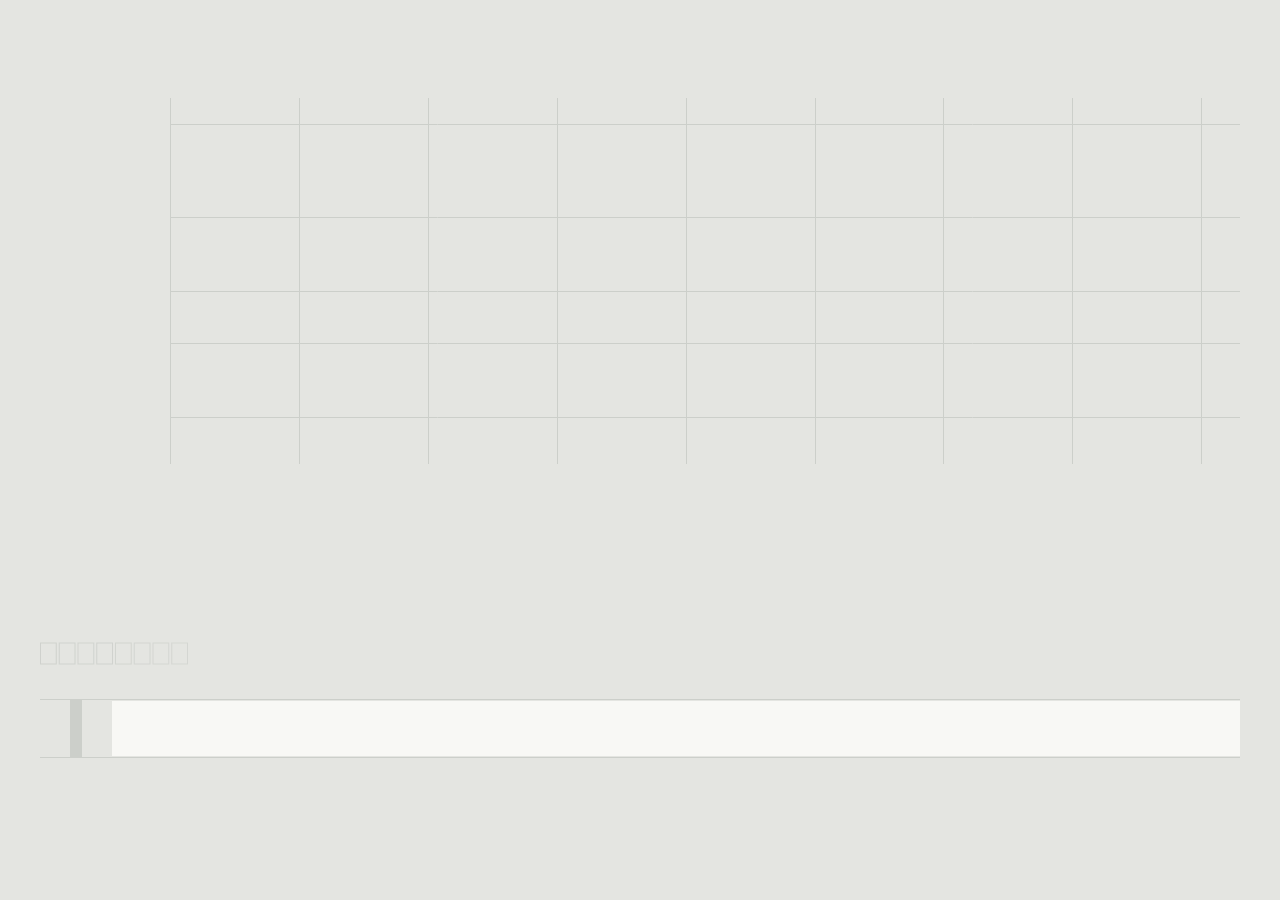
==== commit 111ef78d: "FRONTIER: build next playable (site root) Co-Authored-By: Claude Opus 5.5 <noreply@anthropic.com> Cl" ====
--- a/index.html
+++ b/index.html
@@ -7,95 +7,35 @@
 </head>
 <body>
 <title>Frontier</title>
-<link rel="stylesheet" href="https://fonts.googleapis.com/css2?family=IBM+Plex+Mono:wght@400;500;600&family=IBM+Plex+Sans:ital,wght@0,400;0,500;0,600;1,400&family=Source+Serif+4:ital,opsz,wght@0,8..60,400;1,8..60,400&display=swap">
+<link rel="stylesheet" href="https://fonts.googleapis.com/css2?family=Caveat:wght@400..700&family=JetBrains+Mono:ital,wght@0,400;0,500;0,700;1,400&family=Newsreader:ital,opsz,wght@0,6..72,400;1,6..72,400&display=swap">
 <link rel="stylesheet" href="game.css">
-<div id="fx" class="fx">
-  <header class="top" id="top">
-    <div class="t-row">
-      <div class="brand">
-        <span class="lab">FRONTIER</span>
-        <button type="button" class="month" id="t-month" aria-haspopup="true" aria-expanded="false" aria-controls="ledger" title="The monthly slips"><span id="t-m">month 1 of 12</span><i class="pip" id="t-pip" hidden></i></button>
-        <span class="date num"><span id="t-date">01 JAN</span><span class="yr" id="t-yr"> 2020</span></span>
-      </div>
-      <div class="clock" role="group" aria-label="Time and sound">
-        <button type="button" class="tb" id="t-pause" aria-label="Pause (space)" title="Pause (space)"><svg viewBox="0 0 16 16" aria-hidden="true"><g class="ic-pause"><rect x="3" y="2" width="3.5" height="12" rx="1"/><rect x="9.5" y="2" width="3.5" height="12" rx="1"/></g><path class="ic-play" d="M4 2.2v11.6L13.6 8z"/></svg></button>
-        <button type="button" class="tb sp" data-speed="1" aria-label="Normal speed: one day per second">1&times;</button>
-        <button type="button" class="tb sp" data-speed="2" aria-label="Double speed">2&times;</button>
-        <button type="button" class="tb" id="t-mute" aria-label="Sound on. Press to mute (M)" title="Sound (M)"><svg viewBox="0 0 16 16" aria-hidden="true"><path d="M2 6h3l4-3v10l-4-3H2z"/><path class="w1" d="M11 5.5c1 .8 1 4.2 0 5" fill="none" stroke-width="1.4"/><path class="w2" d="M12.6 3.8c2 1.8 2 6.6 0 8.4" fill="none" stroke-width="1.4"/></svg></button>
-      </div>
-    </div>
-    <div class="figs" id="figs">
-      <div class="fig" id="f-cash"><span class="k">Cash</span><span class="v num" id="v-cash">$0</span><span class="tg num" id="g-cash">&nbsp;</span></div>
-      <div class="fig" id="f-broke"><span class="k">Months until broke</span><span class="v num" id="v-broke">0</span><span class="tg num" id="g-broke">&nbsp;</span></div>
-      <div class="fig" id="f-short"><span class="k">Short of GPT-3</span><span class="v num" id="v-short">&mdash;</span><span class="tg num" id="g-short">&nbsp;</span></div>
-      <div class="fig own" id="f-own"><span class="k">Your lab owns</span><span class="v num" id="v-own">$0</span><span class="tg num" id="g-own">&nbsp;</span></div>
-    </div>
-    <div class="ledger" id="ledger" role="region" aria-label="The monthly slips" hidden></div>
+<div id="fr" class="asleep" role="application" aria-label="Frontier. A lab sim on one sheet of paper. Touch anywhere to begin.">
+  <header id="fr-head">
+    <div id="fr-dateline" aria-live="off"><span id="fr-lab" class="g">FRONTIER</span><span id="fr-bought" class="hand"></span><span class="g"> &middot; </span><span id="fr-today"></span><span id="fr-hour"></span></div>
+    <button id="fr-mute" type="button" aria-pressed="false" aria-label="Sound is on. Press to mute (M).">SOUND ON</button>
+    <div id="fr-months" aria-live="polite"><span id="fr-proj"></span><span id="fr-months-n"></span><span id="fr-months-l">MONTHS</span></div>
   </header>
-
-  <section class="ladder" id="ladder" aria-label="Your goals">
-    <div class="rungs" id="rungs"></div>
-    <div class="lbar" id="lbar"><i id="lbar-i"></i></div>
-    <div class="lnote" id="lnote"></div>
-    <nav class="verbs" id="verbs" aria-label="Where to spend">
-      <button type="button" class="verb" data-verb="hire">Hire</button><button type="button" class="verb" data-verb="rent">Rent cards</button><button type="button" class="verb" data-verb="data">Buy data</button><button type="button" class="verb" data-verb="raise">Raise</button>
-    </nav>
-  </section>
-
-  <div class="voice" id="voice" aria-live="polite"></div>
-
-  <main class="stage" id="stage">
-    <section class="curve" id="curve" aria-label="The curve">
-      <div class="chartwrap" id="chartwrap">
-        <canvas id="chart" role="img" aria-label="Error score against compute: the line you should land on, your saved models, rival labs and GPT-3"></canvas>
-        <div class="slip" id="slip" role="status" hidden></div>
-      </div>
-      <div class="runbar" id="runbar"></div>
-      <div class="model" id="model" aria-live="polite"><div class="model-meta" id="model-meta"></div><p class="model-text" id="model-text"></p></div>
-      <div class="designer" id="designer">
-        <div class="dz-head"><span class="dz-title">Your next run</span><div class="presets" id="d-presets" role="group" aria-label="Quick runs"></div><button type="button" class="chip tune" id="d-tune" aria-expanded="false" aria-controls="d-sliders">Tune it</button></div>
-        <div class="dz-sliders" id="d-sliders">
-          <label class="sl"><span class="sl-k">Model size</span><span class="sl-v num" id="d-params-v"></span><input type="range" id="d-params" min="0" max="1000" step="1" aria-label="Model size: bigger learns more and trains slower"></label>
-          <label class="sl"><span class="sl-k">Text to read</span><span class="sl-v num" id="d-tokens-v"></span><input type="range" id="d-tokens" min="0" max="1000" step="1" aria-label="Text to read, in tokens"></label>
-          <div class="sl"><span class="sl-k">Cards</span><span class="sl-v num" id="d-gpus-v"></span><input type="range" id="d-gpus" min="1" max="8" step="1" aria-label="How many cards"></div>
-          <div class="chips" id="d-pools" role="group" aria-label="Which cards"></div>
-          <label class="recipe"><input type="checkbox" id="d-recipe" checked> match the text to the model size (the 2020 recipe)</label>
-        </div>
-        <div class="dz-read" id="d-read"></div>
-        <ul class="dz-warn" id="d-warn"></ul>
-        <div class="dz-go"><button type="button" class="btn primary" id="d-launch">Start this run</button><span class="dz-note" id="d-note"></span></div>
-        <details class="dz-detail" id="d-detail"><summary>The numbers behind it</summary><div id="d-detail-b"></div></details>
-      </div>
-    </section>
-
-    <div class="col col-l">
-      <section class="fold" id="r-money" data-row="money"><h2 class="row-h"><button type="button" class="row-btn" aria-expanded="false"><span class="row-t">Money</span></button><div class="row-s" id="s-money"></div><i class="row-chev" aria-hidden="true"></i></h2><div class="row-b" id="b-money"></div></section>
-      <section class="fold" id="r-team" data-row="team"><h2 class="row-h"><button type="button" class="row-btn" aria-expanded="false"><span class="row-t">Team</span></button><div class="row-s" id="s-team"></div><i class="row-chev" aria-hidden="true"></i></h2><div class="row-b" id="b-team"></div></section>
-      <section class="fold" id="r-data" data-row="data"><h2 class="row-h"><button type="button" class="row-btn" aria-expanded="false"><span class="row-t">Data</span></button><div class="row-s" id="s-data"></div><i class="row-chev" aria-hidden="true"></i></h2><div class="row-b" id="b-data"></div></section>
-    </div>
-    <div class="col col-r">
-      <section class="fold" id="r-cluster" data-row="cluster"><h2 class="row-h"><button type="button" class="row-btn" aria-expanded="false"><span class="row-t">Cluster</span></button><div class="row-s" id="s-cluster"></div><i class="row-chev" aria-hidden="true"></i></h2><div class="row-b" id="b-cluster"></div></section>
-      <section class="fold" id="r-rivals" data-row="rivals" hidden><h2 class="row-h"><button type="button" class="row-btn" aria-expanded="false"><span class="row-t">Rivals and news</span></button><div class="row-s" id="s-rivals"></div><i class="row-chev" aria-hidden="true"></i></h2><div class="row-b" id="b-rivals"></div></section>
-    </div>
-    <section class="fold shelf" id="r-models" data-row="models"><h2 class="row-h"><button type="button" class="row-btn" aria-expanded="false"><span class="row-t">Models</span></button><div class="row-s" id="s-models"></div><i class="row-chev" aria-hidden="true"></i></h2><div class="row-b" id="b-models"></div></section>
-  </main>
-
-  <div class="scrim" id="scrim" hidden></div>
-  <div class="modal" id="modal" role="dialog" aria-modal="true" aria-labelledby="m-title" hidden></div>
-  <div class="floats" id="floats" aria-hidden="true"></div>
-  <div class="endcard" id="end" role="dialog" aria-modal="true" aria-labelledby="e-head" hidden></div>
+  <div id="fr-paperwrap">
+    <canvas id="fr-paper" aria-hidden="true"></canvas>
+    <canvas id="fr-pen" aria-hidden="true"></canvas>
+    <div id="fr-heads" aria-hidden="true"></div>
+    <ol id="fr-team" aria-label="Your people. Press a name, or keys 1 to 9."></ol>
+  </div>
+  <div id="fr-band" aria-live="polite"><p id="fr-sample"></p><div id="fr-box" aria-hidden="true"></div></div>
+  <div id="fr-clusterwrap"><canvas id="fr-cluster" aria-hidden="true"></canvas><span id="fr-cards"></span></div>
+  <div id="fr-stripwrap">
+    <canvas id="fr-strip" tabindex="0" role="slider" aria-label="The bet. Drag the nib and let go to launch a run. Arrow keys move it, Enter launches, S samples. During a run, drag the nib home, or press Escape, to stop it." aria-valuemin="0" aria-valuemax="100" aria-valuenow="0"></canvas>
+    <div id="fr-readout" aria-hidden="true"></div>
+  </div>
+  <div id="fr-letterzone" aria-live="polite"><div id="fr-end" role="status" aria-live="polite"></div></div>
+  <div id="fr-notes" aria-hidden="true"></div>
+  <div id="fr-moment" aria-hidden="true"><p id="fr-moment-text"></p></div>
 </div>
 <script src="config.js"></script>
 <script src="corpus.js"></script>
 <script src="world.js"></script>
-<script src="engine.js"></script>
 <script src="audio.js"></script>
-<script src="fx.js"></script>
-<script src="strip.js"></script>
-<script src="chart.js"></script>
-<script src="designer.js"></script>
-<script src="rows.js"></script>
-<script src="main.js"></script>
+<script src="game.js"></script>
 
 </body>
 </html>
--- a/game.css
+++ b/game.css
@@ -1,548 +1,287 @@
-/* FRONTIER control room. One deliberate look: cold white curve on blue-black, teal for your lab, green for money in, red for money out. Every colour is a token. */
+/* FRONTIER, the lab sim. Build B: "the feel". One sheet of cold log paper; every colour is a token here. */
 :root {
-  color-scheme: dark;
-  --bg: #05080b;
-  --panel: #0a1015;
-  --panel-2: #0e161c;
-  --panel-3: #151f27;
-  --line: #16212a;
-  --line-2: #243440;
-  --text: #e7eef3;
-  --muted: #93a6b3;
-  --dim: #5f7381;
-  --accent: #3fd6d2;
-  --accent-ink: #03191a;
-  --accent-soft: rgba(63, 214, 210, 0.13);
-  --accent-line: rgba(63, 214, 210, 0.45);
-  --gain: #6bd968;
-  --gain-soft: rgba(107, 217, 104, 0.14);
-  --gain-line: rgba(107, 217, 104, 0.45);
-  --danger: #ff5d6c;
-  --danger-soft: rgba(255, 93, 108, 0.13);
-  --danger-line: rgba(255, 93, 108, 0.45);
-  --caution: #ff9f80;
-  --caution-soft: rgba(255, 159, 128, 0.13);
-  --rival-a: #b4bfc7;
-  --rival-b: #8d9aa4;
-  --rival-c: #6e7b85;
-  --white: #f7fbfd;
-  --seg-p: #8fb3c9;
-  --seg-c: #5e84a0;
-  --seg-o: #3a566b;
-  --focus: #bdf7f4;
-  --scrim: rgba(2, 5, 7, 0.74);
-  --sans: 'IBM Plex Sans', system-ui, -apple-system, 'Segoe UI', Roboto, Helvetica, Arial, sans-serif;
-  --mono: 'IBM Plex Mono', ui-monospace, 'SFMono-Regular', Menlo, Consolas, 'Liberation Mono', monospace;
-  --serif: 'Source Serif 4', Georgia, 'Times New Roman', serif;
-  --gap: 8px;
-  --r: 7px;
-  --safe-l: env(safe-area-inset-left, 0px);
-  --safe-r: env(safe-area-inset-right, 0px);
-  --safe-b: env(safe-area-inset-bottom, 0px);
-}
-html, body { background: var(--bg); color: var(--text); }
-body { margin: 0; font-family: var(--sans); -webkit-text-size-adjust: 100%; }
-.fx { background: var(--bg); color: var(--text); font: 13px/1.4 var(--sans); min-height: 100vh; min-height: 100dvh; box-sizing: border-box; overflow-x: hidden; }
-.fx *, .fx *::before, .fx *::after { box-sizing: border-box; }
-.fx button { font: inherit; color: inherit; }
-.fx :focus-visible { outline: 2px solid var(--focus); outline-offset: 2px; border-radius: 4px; }
-.num { font-family: var(--mono); font-variant-numeric: tabular-nums; }
-.fx [hidden] { display: none !important; }
-.muted { color: var(--muted); } .dim { color: var(--dim); } .acc { color: var(--accent); } .small { font-size: 11.5px; }
-.bad-t, .out { color: var(--danger); } .in { color: var(--gain); }
-
-/* ---------- the strip: always on screen ---------- */
-.top { position: sticky; top: 0; z-index: 30; background: var(--bg); border-bottom: 1px solid var(--line-2); padding: 7px calc(10px + var(--safe-r)) 7px calc(10px + var(--safe-l)); display: grid; gap: 6px; }
-.t-row { display: flex; align-items: center; justify-content: space-between; gap: 8px; min-width: 0; }
-.brand { display: flex; align-items: center; gap: 9px; min-width: 0; }
-.lab { font: 600 13px/1 var(--mono); letter-spacing: 0.18em; color: var(--accent); }
-.month { position: relative; border: 1px solid var(--line-2); background: var(--panel); border-radius: 12px; padding: 4px 10px; font: 500 11px/1 var(--mono); color: var(--muted); cursor: pointer; white-space: nowrap; touch-action: manipulation; }
-.month:hover { border-color: var(--dim); color: var(--text); }
-.pip { position: absolute; right: -2px; top: -2px; width: 8px; height: 8px; border-radius: 50%; background: var(--accent); box-shadow: 0 0 0 2px var(--bg); }
-.date { font-size: 12.5px; font-weight: 500; color: var(--muted); white-space: nowrap; }
-.clock { display: flex; gap: 4px; flex: none; }
-.tb { min-width: 38px; height: 34px; padding: 0 8px; border: 1px solid var(--line-2); background: var(--panel-2); border-radius: 6px; cursor: pointer; font: 600 12px/1 var(--mono); display: inline-flex; align-items: center; justify-content: center; touch-action: manipulation; }
-.tb svg { width: 14px; height: 14px; fill: currentColor; stroke: currentColor; }
-.tb .ic-play { display: none; } .tb.isplay .ic-pause { display: none; } .tb.isplay .ic-play { display: block; }
-.tb:hover { border-color: var(--dim); }
-.tb.on { background: var(--accent); color: var(--accent-ink); border-color: var(--accent); }
-#t-mute.muted .w1, #t-mute.muted .w2 { display: none; }
-#t-mute.muted { color: var(--dim); }
-.figs { display: grid; grid-template-columns: repeat(4, minmax(0, 1fr)); gap: 5px; }
-.fig { background: var(--panel); border: 1px solid var(--line); border-radius: 7px; padding: 5px 8px 5px; min-width: 0; transition: border-color 0.5s, background-color 0.5s; }
-.fig .k { display: block; font: 500 9.5px/1.2 var(--mono); letter-spacing: 0.08em; text-transform: uppercase; color: var(--muted); white-space: nowrap; overflow: hidden; text-overflow: ellipsis; }
-.fig .v { display: block; font-size: 19px; line-height: 1.25; font-weight: 600; white-space: nowrap; overflow: hidden; text-overflow: ellipsis; transition: color 0.4s; }
-.fig .tg { display: block; font-size: 10.5px; line-height: 1.3; color: var(--dim); white-space: nowrap; overflow: hidden; text-overflow: ellipsis; min-height: 13.6px; }
-.fig .tg.gain { color: var(--gain); } .fig .tg.bad { color: var(--danger); }
-.fig .tg .lng { color: inherit; opacity: 0.8; }
-.fig.in .v { color: var(--gain); } .fig.out .v { color: var(--danger); }
-.fig.in { background: var(--gain-soft); } .fig.out { background: var(--danger-soft); }
-.fig.caution { border-color: var(--caution); } .fig.caution .v { color: var(--caution); }
-.fig.danger { border-color: var(--danger-line); background: var(--danger-soft); } .fig.danger .v { color: var(--danger); }
-.fig.own .v { color: var(--gain); }
-.fig.passed .v { color: var(--accent); font-size: 16px; }
-
-/* ---------- the ledger behind the month label ---------- */
-.ledger { position: absolute; left: 8px; right: 8px; top: 100%; margin-top: 4px; max-width: 520px; max-height: min(60vh, 520px); overflow: auto; z-index: 40; background: var(--panel-2); border: 1px solid var(--line-2); border-radius: 10px; box-shadow: 0 18px 50px rgba(0, 0, 0, 0.6); padding: 10px 12px 12px; }
-.lg-h { display: flex; justify-content: space-between; align-items: center; font: 600 10.5px/1 var(--mono); letter-spacing: 0.14em; text-transform: uppercase; color: var(--muted); margin-bottom: 8px; }
-.lg-empty { color: var(--muted); margin: 6px 0; }
-.lg-slip { border-top: 1px solid var(--line); padding: 8px 0 4px; }
-.lg-m { font: 600 12px/1 var(--mono); margin-bottom: 5px; color: var(--accent); }
-.sln { margin: 3px 0; display: flex; gap: 8px; align-items: flex-start; font-size: 12.5px; line-height: 1.35; }
-.sln .sd { flex: none; width: 6px; height: 6px; border-radius: 50%; background: var(--dim); margin-top: 6px; }
-.sln.k-cash.down .sd { background: var(--danger); } .sln.k-cash.up .sd { background: var(--gain); }
-.sln.k-milestone .sd { background: var(--accent); } .sln.k-rival .sd { background: var(--white); }
-.slip-x { border: 0; background: none; color: var(--muted); font-size: 18px; line-height: 1; padding: 4px 8px; cursor: pointer; min-width: 32px; min-height: 28px; }
-.slip-x:hover { color: var(--text); }
-
-/* ---------- the ladder ---------- */
-.ladder { padding: 8px calc(10px + var(--safe-r)) 2px calc(10px + var(--safe-l)); display: grid; gap: 5px; }
-.rungs { display: flex; gap: 6px; align-items: stretch; min-width: 0; }
-.rung { display: inline-flex; align-items: center; gap: 7px; border: 1px solid var(--line); border-radius: 8px; padding: 0 10px; min-height: 36px; background: transparent; color: var(--dim); font: 500 12px/1.2 var(--sans); min-width: 0; flex: 0 1 auto; white-space: nowrap; overflow: hidden; text-align: left; }
-.rung .rt { overflow: hidden; text-overflow: ellipsis; }
-.rung .rt-short { display: none; }
-.rung .rn { flex: none; width: 18px; height: 18px; border-radius: 50%; border: 1px solid currentColor; display: inline-grid; place-items: center; font: 600 10px/1 var(--mono); }
-.rung.done { color: var(--dim); border-color: transparent; } .rung.done .rn { border-color: var(--gain); color: var(--gain); }
-.rung.dim { opacity: 0.55; }
-.rung.lit { flex: 1 1 auto; color: var(--accent-ink); background: var(--accent); border-color: var(--accent); font-weight: 600; cursor: pointer; touch-action: manipulation; font-size: 13.5px; min-height: 40px; }
-.rung.lit .rn { border-color: var(--accent-ink); }
-.rung.lit:hover { filter: brightness(1.07); }
-.rung.pulse, .verb.pulse, .btn.pulse { animation: pulse 1.5s ease-in-out infinite; }
-.lbar { height: 3px; background: var(--line); border-radius: 2px; overflow: hidden; }
-.lbar i { display: block; height: 100%; width: 0; background: var(--accent); border-radius: 2px; transition: width 0.6s ease-out; }
-.lnote { display: flex; flex-wrap: wrap; gap: 4px 10px; align-items: center; font-size: 11.5px; color: var(--muted); min-height: 16px; }
-.lnote .ln-why b { color: var(--text); font-weight: 600; }
-.chip { display: inline-block; border: 1px solid var(--line-2); border-radius: 10px; padding: 1px 8px; font: 500 10.5px/1.5 var(--mono); color: var(--muted); }
-.chip.caution { color: var(--caution); border-color: var(--caution); } .chip.danger { color: var(--danger); border-color: var(--danger-line); background: var(--danger-soft); }
-.verbs { display: grid; grid-template-columns: repeat(4, minmax(0, 1fr)); gap: 6px; }
-.verb { min-height: 38px; border: 1px solid var(--line-2); border-radius: 8px; background: var(--panel-2); color: var(--text); font: 500 12.5px/1.1 var(--sans); cursor: pointer; padding: 0 4px; touch-action: manipulation; position: relative; }
-.verb:hover { border-color: var(--muted); }
-.verb.grey { color: var(--dim); background: var(--panel); }
-.verb.has::after { content: ''; position: absolute; top: 6px; right: 7px; width: 6px; height: 6px; border-radius: 50%; background: var(--accent); }
-.verbs:not(.late) .verb[data-verb="raise"] { opacity: 0.55; }
-
-/* ---------- the voice line ---------- */
-.voice { padding: 4px calc(10px + var(--safe-r)) 0 calc(10px + var(--safe-l)); display: grid; gap: 3px; }
-.vq { display: flex; align-items: flex-start; gap: 8px; border: 0; background: var(--panel); border-radius: 8px; padding: 6px 9px; text-align: left; cursor: pointer; width: 100%; min-width: 0; touch-action: manipulation; }
-.vq .vi { flex: none; width: 22px; height: 22px; border-radius: 50%; background: var(--accent-soft); border: 1px solid var(--accent-line); color: var(--accent); display: grid; place-items: center; font: 600 11px/1 var(--mono); margin-top: 1px; }
-.vq .vt { font: italic 12.5px/1.4 var(--sans); color: var(--text); display: -webkit-box; -webkit-line-clamp: 3; -webkit-box-orient: vertical; overflow: hidden; min-width: 0; }
-.vq .vt b { font-style: normal; font-weight: 600; margin-right: 3px; }
-.vq.open .vt { -webkit-line-clamp: unset; display: block; }
-.vq.old { opacity: 0.6; }
-.forgot { font: 10.5px/1.4 var(--mono); color: var(--dim); }
-.forgot.hot { color: var(--caution); }
-
-/* ---------- stage ---------- */
-.stage { display: flex; flex-direction: column; gap: var(--gap); padding: var(--gap) calc(var(--gap) + var(--safe-r)) calc(14px + var(--safe-b)) calc(var(--gap) + var(--safe-l)); }
-.col { display: contents; }
-.curve { order: 1; background: var(--panel); border: 1px solid var(--line); border-radius: var(--r); padding: 6px; display: flex; flex-direction: column; gap: 8px; min-width: 0; }
-#r-cluster { order: 2; } #r-team { order: 3; } #r-money { order: 4; } #r-data { order: 5; } #r-rivals { order: 6; } .shelf { order: 7; }
-.chartwrap { position: relative; height: 330px; border: 1px solid var(--line); border-radius: 6px; background: var(--panel-2); overflow: hidden; touch-action: pan-y; cursor: default; }
-#chart { position: absolute; inset: 0; width: 100%; height: 100%; display: block; }
-
-/* the monthly slip: unrolls over the curve, no layout shift */
-.slip { position: absolute; left: 8px; right: 8px; top: 8px; max-width: 520px; z-index: 5; background: rgba(10, 16, 21, 0.94); border: 1px solid var(--line-2); border-left: 3px solid var(--accent); border-radius: 8px; padding: 6px 8px 7px; box-shadow: 0 10px 30px rgba(0, 0, 0, 0.5); overflow: hidden; backdrop-filter: blur(4px); }
-.slip-h { display: flex; justify-content: space-between; align-items: center; margin-bottom: 2px; }
-.slip-m { font: 600 10px/1 var(--mono); letter-spacing: 0.16em; color: var(--accent); }
-.slip .slip-x { padding: 0 6px; min-height: 22px; font-size: 16px; }
-.slip .sln { margin: 2px 0; font-size: 12px; }
-.slip.unroll { animation: unroll 0.45s cubic-bezier(.2, .8, .2, 1) both; transform-origin: top; }
-.slip.settle { animation: settle 0.4s ease-in both; }
-@keyframes unroll { from { clip-path: inset(0 0 100% 0); opacity: 0; } to { clip-path: inset(0 0 0 0); opacity: 1; } }
-@keyframes settle { from { opacity: 1; transform: translateY(0); } to { opacity: 0; transform: translateY(-14px) scale(0.98); } }
-
-/* ---------- run, model, designer ---------- */
-.runbar { border: 1px solid var(--line); border-radius: 6px; padding: 7px 9px; display: grid; gap: 6px; background: var(--panel-2); max-height: 250px; overflow: auto; }
-.runbar.hung { border-color: var(--danger-line); background: var(--danger-soft); }
-.rb-top { display: flex; flex-wrap: wrap; justify-content: space-between; gap: 2px 10px; align-items: baseline; }
-.rb-title { font: 600 12px/1.3 var(--mono); }
-.rb-sub { font: 11px/1.35 var(--mono); color: var(--muted); }
-.prog { position: relative; height: 10px; border-radius: 3px; background: var(--line); overflow: hidden; }
-.prog > i { position: absolute; left: 0; top: 0; bottom: 0; background: linear-gradient(90deg, var(--accent-soft), var(--accent)); }
-.prog > b { position: absolute; top: 2px; bottom: 2px; width: 1px; background: rgba(5, 8, 11, 0.75); }
-.rb-acts { display: flex; flex-wrap: wrap; gap: 6px; }
-.rrow { display: grid; gap: 5px; }
-.rb-line { display: flex; flex-wrap: wrap; align-items: center; justify-content: space-between; gap: 4px 10px; }
-.rrow + .rrow { border-top: 1px solid var(--line); padding-top: 7px; }
-.rrow.hung .prog > i { background: var(--danger); }
-.model { border: 1px solid var(--line); border-radius: 6px; padding: 7px 10px 9px; background: var(--panel-2); min-height: 74px; }
-.model-meta { font: 500 10px/1.3 var(--mono); letter-spacing: 0.07em; color: var(--muted); text-transform: uppercase; display: flex; justify-content: space-between; gap: 8px; flex-wrap: wrap; }
-.model-meta .mm-who { color: var(--accent); }
-.model-text { margin: 5px 0 0; font: 16px/1.45 var(--serif); color: var(--text); white-space: pre-wrap; overflow-wrap: anywhere; }
-.model-text.code { font: 13px/1.5 var(--mono); }
-.model-text .w { opacity: 0; transition: opacity 0.18s; } .model-text .w.in { opacity: 1; }
-.model-text.empty { color: var(--dim); font-style: italic; font-size: 14px; }
-.designer { border: 1px solid var(--line); border-radius: 6px; padding: 8px 9px 9px; background: var(--panel-2); display: grid; gap: 8px; transition: box-shadow 0.4s; }
-.designer.hl, .hl { animation: hl 1.5s ease-out; }
-@keyframes hl { 0% { box-shadow: 0 0 0 2px var(--accent); } 100% { box-shadow: 0 0 0 2px transparent; } }
-.dz-head { display: flex; justify-content: space-between; align-items: center; gap: 8px; flex-wrap: wrap; }
-.dz-title { font: 600 11px/1.2 var(--mono); letter-spacing: 0.14em; text-transform: uppercase; }
-.presets { display: flex; flex-wrap: wrap; gap: 4px; }
-.chip.tune { display: none; white-space: nowrap; }
-.recipe { font-size: 11.5px; color: var(--muted); display: inline-flex; gap: 6px; align-items: center; cursor: pointer; min-height: 28px; }
-.recipe input { width: 16px; height: 16px; accent-color: var(--accent); margin: 0; }
-.dz-sliders { display: grid; gap: 6px; }
-.sl { display: grid; grid-template-columns: 1fr auto; grid-template-areas: 'k v' 'r r'; align-items: baseline; gap: 0 8px; }
-.sl .sl-k { grid-area: k; font: 500 10px/1.2 var(--mono); letter-spacing: 0.1em; text-transform: uppercase; color: var(--muted); }
-.sl .sl-v { grid-area: v; text-align: right; font-size: 13px; font-weight: 600; }
-.sl input[type=range] { grid-area: r; width: 100%; margin: 0; }
-.chips { display: flex; flex-wrap: wrap; gap: 4px; }
-.chips:empty { display: none; }
-.chip.on { border-color: var(--accent); color: var(--accent); background: var(--accent-soft); }
-button.chip { background: var(--panel); cursor: pointer; min-height: 30px; padding: 3px 10px; border-radius: 14px; font: 500 11.5px/1.1 var(--sans); touch-action: manipulation; }
-button.chip:hover:not(:disabled) { border-color: var(--muted); }
-button.chip:disabled { opacity: 0.35; cursor: not-allowed; }
-.dz-read { display: grid; grid-template-columns: repeat(4, minmax(0, 1fr)); gap: 4px; }
-.rd { background: var(--panel); border: 1px solid var(--line); border-radius: 5px; padding: 4px 6px; min-width: 0; }
-.rd .k { display: block; font: 500 9px/1.2 var(--mono); letter-spacing: 0.1em; text-transform: uppercase; color: var(--muted); white-space: nowrap; }
-.rd .v { display: block; font: 600 13px/1.3 var(--mono); white-space: nowrap; overflow: hidden; text-overflow: ellipsis; font-variant-numeric: tabular-nums; }
-.rd .s { display: block; font: 10px/1.25 var(--mono); color: var(--muted); overflow: hidden; text-overflow: ellipsis; white-space: nowrap; }
-.dz-warn { list-style: none; margin: 0; padding: 0; display: grid; gap: 3px; }
-.dz-warn li { font-size: 11.5px; color: var(--muted); padding-left: 14px; position: relative; }
-.dz-warn li::before { content: ''; position: absolute; left: 3px; top: 6px; width: 5px; height: 5px; border-radius: 50%; background: var(--dim); }
-.dz-warn li.bad { color: var(--danger); } .dz-warn li.bad::before { background: var(--danger); }
-.dz-warn li.ok { color: var(--accent); } .dz-warn li.ok::before { background: var(--accent); }
-.dz-go { display: flex; align-items: center; gap: 10px; flex-wrap: wrap; }
-.dz-go .btn { min-height: 42px; min-width: 150px; font-size: 14px; }
-.dz-note { font-size: 11.5px; color: var(--muted); flex: 1; min-width: 120px; }
-.dz-detail { font-size: 11.5px; color: var(--muted); }
-.dz-detail summary { cursor: pointer; min-height: 24px; display: flex; align-items: center; }
-.dz-num { display: flex; justify-content: space-between; gap: 10px; padding: 2px 0; border-bottom: 1px solid var(--line); }
-@keyframes pulse { 0%, 100% { box-shadow: 0 0 0 0 rgba(63, 214, 210, 0); } 50% { box-shadow: 0 0 0 5px rgba(63, 214, 210, 0.28); } }
-
-.btn { border: 1px solid var(--line-2); background: var(--panel-3); border-radius: 6px; min-height: 36px; padding: 6px 11px; cursor: pointer; font: 500 12.5px/1.2 var(--sans); text-align: center; touch-action: manipulation; }
-.btn:hover:not(:disabled) { border-color: var(--muted); }
-.btn.primary { background: var(--accent); color: var(--accent-ink); border-color: var(--accent); font-weight: 600; }
-.btn.primary:hover:not(:disabled) { filter: brightness(1.08); }
-.btn.danger { border-color: var(--danger-line); color: var(--danger); background: var(--danger-soft); }
-.btn:disabled { opacity: 0.42; cursor: not-allowed; }
-.btn.sm { min-height: 32px; padding: 4px 9px; font-size: 12px; }
-.btn.full { width: 100%; }
-.btn .sub { display: block; font: 10.5px/1.3 var(--mono); opacity: 0.85; font-weight: 400; margin-top: 2px; }
-.fx input[type=range] { -webkit-appearance: none; appearance: none; height: 30px; background: transparent; cursor: pointer; touch-action: pan-y; }
-.fx input[type=range]::-webkit-slider-runnable-track { height: 4px; background: var(--line-2); border-radius: 2px; }
-.fx input[type=range]::-moz-range-track { height: 4px; background: var(--line-2); border-radius: 2px; }
-.fx input[type=range]::-webkit-slider-thumb { -webkit-appearance: none; width: 24px; height: 24px; border-radius: 50%; background: var(--accent); border: 3px solid var(--panel-2); margin-top: -10px; box-shadow: 0 0 0 1px var(--accent-line); }
-.fx input[type=range]::-moz-range-thumb { width: 20px; height: 20px; border-radius: 50%; background: var(--accent); border: 3px solid var(--panel-2); }
-.fx input[type=range]:disabled { opacity: 0.4; }
-
-/* ---------- the folded rows ---------- */
-.fold { background: var(--panel); border: 1px solid var(--line); border-radius: var(--r); min-width: 0; min-height: 0; display: flex; flex-direction: column; }
-.row-h { margin: 0; font: inherit; display: flex; align-items: center; gap: 10px; padding: 0 10px 0 0; min-height: 46px; cursor: pointer; border-radius: var(--r); }
-.row-btn { background: none; border: 0; padding: 0 0 0 12px; min-height: 46px; text-align: left; cursor: pointer; flex: none; }
-.row-t { font: 600 11px/1.2 var(--mono); letter-spacing: 0.14em; text-transform: uppercase; color: var(--text); white-space: nowrap; }
-.row-s { flex: 1; min-width: 0; font: 11.5px/1.2 var(--mono); color: var(--muted); white-space: nowrap; overflow: hidden; text-overflow: ellipsis; text-align: right; }
-.row-chev { flex: none; width: 8px; height: 8px; border-right: 1.5px solid var(--dim); border-bottom: 1.5px solid var(--dim); transform: rotate(45deg); margin: -3px 2px 0 2px; transition: transform 0.2s; }
-.fold.open .row-chev { transform: rotate(225deg); margin-top: 3px; }
-.fold.open > .row-h { border-bottom: 1px solid var(--line); border-radius: var(--r) var(--r) 0 0; }
-.row-b { display: none; padding: 8px 10px 11px; overflow: auto; min-height: 0; flex: 1; scrollbar-width: thin; scrollbar-color: var(--line-2) transparent; }
-.fold.open > .row-b { display: block; }
-.fold.soft, .soft { animation: soft 0.6s ease-out; }
-.fresh { animation: soft 0.6s ease-out; }
-@keyframes soft { 0% { box-shadow: 0 0 0 0 var(--accent-line), inset 0 0 22px var(--accent-soft); } 60% { box-shadow: 0 0 0 4px rgba(63, 214, 210, 0.2), inset 0 0 22px var(--accent-soft); } 100% { box-shadow: 0 0 0 0 rgba(63, 214, 210, 0); } }
-.sec { font: 600 10px/1.2 var(--mono); letter-spacing: 0.14em; text-transform: uppercase; color: var(--muted); margin: 13px 0 6px; display: flex; justify-content: space-between; gap: 8px; align-items: baseline; }
-.row-b > .sec:first-child { margin-top: 2px; }
-.sec .r { font-weight: 400; letter-spacing: 0.02em; text-transform: none; }
-.rows { display: grid; gap: 4px; }
-.row { display: flex; justify-content: space-between; gap: 10px; align-items: baseline; }
-.row > span:last-child { text-align: right; }
-.big2 { font-size: 17px; font-weight: 600; }
-.card { border: 1px solid var(--line); background: var(--panel-2); border-radius: 6px; padding: 7px 8px; display: grid; gap: 4px; }
-.card + .card { margin-top: 6px; }
-.card.cand { border-style: dashed; border-color: var(--line-2); }
-.card.gone { opacity: 0.55; }
-.card .nm { font-weight: 600; font-size: 13px; }
-.card .role { font: 10px/1 var(--mono); letter-spacing: 0.1em; text-transform: uppercase; color: var(--accent); border: 1px solid var(--accent-line); border-radius: 3px; padding: 2px 4px; margin-left: 6px; vertical-align: 1px; }
-.card .eff { font-size: 11.5px; color: var(--muted); }
-.card .say { font: italic 12.5px/1.35 var(--sans); color: var(--text); }
-.card .say::before { content: '\201C'; color: var(--dim); } .card .say::after { content: '\201D'; color: var(--dim); }
-.card .acts { display: flex; flex-wrap: wrap; gap: 6px; margin-top: 2px; }
-.acts { display: flex; flex-wrap: wrap; gap: 6px; margin-top: 6px; }
-.skill { letter-spacing: 1px; color: var(--accent); font-size: 10px; } .skill i { font-style: normal; color: var(--line-2); }
-.mood { display: grid; grid-template-columns: auto 1fr auto; gap: 6px; align-items: center; font: 10.5px/1 var(--mono); color: var(--muted); }
-.bar { height: 5px; background: var(--line); border-radius: 3px; overflow: hidden; position: relative; }
-.bar > i { position: absolute; left: 0; top: 0; bottom: 0; background: var(--accent); border-radius: 3px; }
-.bar.bad > i { background: var(--danger); }
-.tag { font: 10px/1 var(--mono); color: var(--muted); border: 1px solid var(--line-2); border-radius: 3px; padding: 2px 4px; white-space: nowrap; }
-.tag.on { color: var(--accent); border-color: var(--accent-line); } .tag.bad { color: var(--danger); border-color: var(--danger-line); }
-.mkt { display: grid; gap: 6px; }
-.mkt .btn, .btn.full { text-align: left; display: flex; justify-content: space-between; align-items: center; gap: 8px; }
-.mkt .btn .l, .btn.full .l { display: grid; gap: 2px; }
-.mkt .btn .p, .btn.full .p { font: 600 12px/1 var(--mono); white-space: nowrap; }
-.why { font-size: 11px; color: var(--danger); }
-.tbl { width: 100%; border-collapse: collapse; font-size: 12px; }
-
-/* cluster */
-.speedblk { display: flex; align-items: baseline; gap: 10px; }
-.speedblk .big { font-size: 28px; font-weight: 600; color: var(--white); }
-.speedblk .bigl { font-size: 12.5px; color: var(--muted); }
-.speedblk .sub { display: block; color: var(--text); font-size: 12px; }
-.bars { display: grid; gap: 5px; margin-top: 8px; }
-.bar2 { display: grid; grid-template-columns: 44px 1fr 38px; gap: 8px; align-items: center; font: 11px/1 var(--mono); }
-.bar2 .bl { color: var(--muted); } .bar2 .bv { text-align: right; }
-.meter { position: relative; height: 8px; background: var(--line); border-radius: 4px; overflow: visible; }
-.meter > i { position: absolute; left: 0; top: 0; bottom: 0; background: var(--accent); border-radius: 4px; transition: width 0.4s; }
-.meter.use > i { background: var(--white); opacity: 0.85; }
-.meter .tick { position: absolute; top: -3px; bottom: -3px; width: 2px; background: var(--caution); border-radius: 1px; }
-.note { font-size: 11px; color: var(--dim); }
-.drip { margin-top: 8px; color: var(--danger); font: 500 12px/1.35 var(--mono); border-left: 2px solid var(--danger); padding-left: 8px; }
-.hangln { margin-top: 6px; color: var(--muted); font: 11.5px/1.35 var(--mono); border-left: 2px solid var(--line-2); padding-left: 8px; }
-.oneprice { margin-top: 8px; font-size: 12px; color: var(--muted); }
-.oneprice b { color: var(--text); font-weight: 500; }
-.truck { margin-bottom: 7px; }
-.rail { height: 5px; background: var(--line); border-radius: 3px; margin-top: 3px; position: relative; overflow: hidden; }
-.rail i { display: block; height: 100%; background: var(--white); opacity: 0.75; border-radius: 3px; }
-.shelfitem { margin-top: 8px; padding: 8px 9px; border: 1px dashed var(--line-2); border-radius: 6px; color: var(--muted); background: rgba(255, 255, 255, 0.015); display: grid; gap: 3px; }
-.shelfitem b { color: var(--text); }
-.tagnew { font: 600 9px/1 var(--mono); letter-spacing: 0.1em; color: var(--accent-ink); background: var(--accent); padding: 2px 4px; border-radius: 3px; }
-
-/* team */
-.tiles { display: inline-flex; gap: 4px; align-items: center; justify-content: flex-end; max-width: 100%; overflow: hidden; }
-.tile { position: relative; flex: 0 1 30px; min-width: 18px; width: 30px; height: 30px; border-radius: 7px; border: 1px solid var(--line-2); background: var(--panel-2); cursor: pointer; display: grid; place-items: center; padding: 0; overflow: hidden; touch-action: manipulation; }
-.tile .ti { font: 600 12px/1 var(--mono); color: var(--text); }
-.tile i { position: absolute; left: 0; bottom: 0; height: 3px; background: var(--accent); }
-.tile.low i { background: var(--danger); } .tile.low { border-color: var(--danger-line); }
-.tile.plus { flex: 0 0 auto; width: auto; min-width: 30px; padding: 0 8px; border-style: dashed; display: inline-flex; gap: 5px; align-items: center; color: var(--muted); }
-.tile.plus .ti { color: var(--accent); font-size: 14px; }
-.tile.plus .pl { font: 500 10.5px/1 var(--mono); color: var(--muted); white-space: nowrap; max-width: 150px; overflow: hidden; text-overflow: ellipsis; }
-.tile.plus.has { border-color: var(--accent-line); } .tile.plus.has .pl { color: var(--accent); }
-.tile.slidein { animation: slidein 0.5s cubic-bezier(.2, .8, .2, 1); }
-@keyframes slidein { from { transform: translateX(26px) scale(0.8); opacity: 0; } to { transform: none; opacity: 1; } }
-
-/* money */
-.stack { display: flex; height: 10px; border-radius: 5px; overflow: hidden; background: var(--line); gap: 2px; }
-.stack i { display: block; height: 100%; }
-.sg-p { background: var(--seg-p); } .sg-c { background: var(--seg-c); } .sg-o { background: var(--seg-o); }
-.legend { display: flex; flex-wrap: wrap; gap: 4px 12px; margin-top: 6px; color: var(--muted); }
-.legend i { display: inline-block; width: 8px; height: 8px; border-radius: 2px; margin-right: 5px; }
-.legend b { color: var(--text); font-weight: 500; }
-.inout { display: flex; justify-content: space-between; font-size: 13px; font-weight: 500; }
-.gapbar { height: 6px; background: var(--danger-soft); border-radius: 3px; margin-top: 4px; overflow: hidden; border: 1px solid var(--danger-line); }
-.gapbar i { display: block; height: 100%; background: var(--gain); }
-.rz { border: 1px solid var(--line-2); border-radius: 7px; padding: 8px 9px; display: grid; gap: 4px; background: var(--panel-2); }
-.rz-row { display: flex; justify-content: space-between; align-items: baseline; gap: 8px; }
-.rz-row b { font-size: 15px; }
-.rz-row.dim { color: var(--dim); } .rz-row.dim b { color: var(--muted); }
-
-/* data */
-.dbar { position: relative; height: 22px; margin: 8px 0 4px; border: 1px solid var(--line); border-radius: 5px; background: var(--panel-2); overflow: hidden; }
-.dbar i { position: absolute; top: 0; bottom: 0; }
-.z-fresh { background: var(--accent-soft); } .z-rep { background: rgba(147, 166, 179, 0.16); }
-.z-band { background: repeating-linear-gradient(135deg, rgba(255, 93, 108, 0.28) 0 4px, rgba(255, 93, 108, 0.1) 4px 8px); border-left: 1px dashed var(--danger); border-right: 1px dashed var(--danger); }
-.z-mem { background: rgba(255, 93, 108, 0.2); }
-.dbar .ru { position: absolute; left: 0; top: 8px; height: 6px; background: var(--accent); border-radius: 0 3px 3px 0; opacity: 0.9; }
-.dbar .mk { position: absolute; top: 2px; bottom: 2px; width: 2px; background: var(--white); }
-.dleg { display: flex; gap: 12px; color: var(--muted); }
-.dleg i { display: inline-block; width: 9px; height: 9px; border-radius: 2px; margin-right: 5px; vertical-align: -1px; position: static; border: 1px solid var(--line-2); }
-
-/* rivals and news */
-.league { display: grid; gap: 3px; }
-.lg { display: grid; grid-template-columns: 22px 1fr auto 16px; gap: 8px; align-items: center; padding: 6px 8px; border-radius: 6px; border: 1px solid transparent; font-size: 12.5px; }
-.lg .rk { color: var(--dim); font-size: 11px; } .lg .nm { font-weight: 500; } .lg .sh { color: var(--muted); font-size: 12px; } .lg .ar { color: var(--dim); font-size: 10px; text-align: center; } .lg .ar.up { color: var(--gain); }
-.lg.you { background: var(--accent-soft); border-color: var(--accent-line); } .lg.you .nm, .lg.you .sh { color: var(--accent); }
-.lg.gpt { border: 1px dashed var(--line-2); } .lg.gpt .nm { color: var(--white); }
-.feed { display: grid; gap: 0; }
-.fi { display: grid; grid-template-columns: 50px 1fr; gap: 8px; padding: 5px 0; border-bottom: 1px solid var(--line); font-size: 12px; }
-.fi .d { font: 10.5px/1.5 var(--mono); color: var(--dim); white-space: nowrap; }
-.fi .who { font-weight: 600; margin-right: 4px; }
-.fi.voice .t { font-style: italic; }
-.fi.news { background: linear-gradient(90deg, rgba(255, 255, 255, 0.03), transparent); }
-.fi.news .who { color: var(--white); font: 600 9.5px/1 var(--mono); letter-spacing: 0.12em; border: 1px solid var(--line-2); padding: 2px 4px; border-radius: 3px; margin-right: 6px; }
-.fi.news .fx-note { display: block; color: var(--accent); font-size: 11.5px; margin-top: 2px; }
-.fi.warn .t, .fi.leave .t { color: var(--danger); } .fi.good .t { color: var(--gain); } .fi.rival .t, .fi.decided .t { color: var(--muted); }
-
-/* models: the shelf */
-.plaques { display: grid; grid-template-columns: repeat(2, minmax(0, 1fr)); gap: 8px; }
-.plaque { text-align: left; border: 1px solid var(--line-2); border-radius: 7px; background: linear-gradient(180deg, var(--panel-3), var(--panel-2)); padding: 8px 9px 9px; display: grid; gap: 3px; cursor: pointer; min-width: 0; align-content: start; touch-action: manipulation; box-shadow: 0 3px 0 rgba(0, 0, 0, 0.35); }
-.plaque:hover { border-color: var(--accent-line); }
-.plaque.newest { border-color: var(--accent-line); }
-.plaque.empty { cursor: default; border-style: dashed; background: transparent; box-shadow: none; grid-column: 1 / -1; color: var(--dim); }
-.plaque.empty:hover { border-color: var(--line-2); }
-.plaque.bad { border-color: var(--danger-line); }
-.plaque.thunk { animation: thunk 0.4s cubic-bezier(.3, 1.6, .5, 1); }
-@keyframes thunk { 0% { transform: translateY(-26px) scale(1.06); opacity: 0; } 55% { transform: translateY(3px); opacity: 1; } 100% { transform: none; } }
-.pl-top { display: flex; flex-wrap: wrap; justify-content: space-between; gap: 1px 6px; align-items: baseline; }
-.pl-name { font: 600 12.5px/1.2 var(--mono); color: var(--white); letter-spacing: 0.02em; white-space: nowrap; }
-.pl-flag { font: 500 9px/1 var(--mono); letter-spacing: 0.08em; text-transform: uppercase; color: var(--dim); }
-.pl-flag.published, .pl-flag.shipped { color: var(--accent); } .pl-flag.hollow { color: var(--danger); }
-.pl-meta { font-size: 10.5px; color: var(--muted); }
-.pl-line { font: italic 12px/1.35 var(--serif); color: var(--text); }
-.pl-tests { display: flex; flex-wrap: wrap; gap: 4px; margin-top: 2px; }
-.pl-tests i { font: normal 500 9.5px/1 var(--mono); padding: 3px 5px; border-radius: 3px; border: 1px solid var(--line-2); color: var(--dim); }
-.pl-tests i.on { color: var(--accent-ink); background: var(--accent); border-color: var(--accent); }
-.pl-tests i.off { border-style: dashed; opacity: 0.6; }
-.pl-note { font-size: 10.5px; color: var(--muted); }
-.meterapi { margin-top: 10px; border: 1px solid var(--line-2); border-radius: 7px; padding: 8px 10px; background: var(--panel-2); display: grid; gap: 3px; }
-.ma-h { font: 600 10px/1 var(--mono); letter-spacing: 0.14em; color: var(--accent); }
-.ma-w { font-size: 14px; } .ma-w b { font-size: 18px; }
-.apps { display: flex; flex-wrap: wrap; gap: 3px; margin-top: 3px; }
-.apps i { width: 9px; height: 9px; border-radius: 2px; background: var(--accent); opacity: 0.7; }
-
-/* ---------- floating costs ---------- */
-.floats { position: fixed; inset: 0; pointer-events: none; z-index: 70; }
-.fl { position: fixed; font: 600 15px/1 var(--mono); padding: 3px 7px; border-radius: 6px; background: rgba(5, 8, 11, 0.85); animation: floatup 1.2s ease-out forwards; white-space: nowrap; }
-.fl.out { color: var(--danger); border: 1px solid var(--danger-line); } .fl.in { color: var(--gain); border: 1px solid var(--gain-line); }
-.fl.still { animation: fadeonly 1.2s ease-out forwards; }
-@keyframes floatup { 0% { transform: translateY(0); opacity: 0; } 12% { opacity: 1; } 100% { transform: translateY(-46px); opacity: 0; } }
-@keyframes fadeonly { 0% { opacity: 0; } 15% { opacity: 1; } 75% { opacity: 1; } 100% { opacity: 0; } }
-
-/* ---------- decisions and the model card ---------- */
-.scrim { position: fixed; inset: 0; background: var(--scrim); z-index: 50; }
-.modal { position: fixed; z-index: 51; left: 50%; top: 50%; transform: translate(-50%, -50%); width: min(600px, calc(100vw - 32px)); max-height: calc(100vh - 48px); overflow: auto; background: var(--panel-2); border: 1px solid var(--line-2); border-radius: 10px; box-shadow: 0 24px 60px rgba(0, 0, 0, 0.55); padding: 16px 18px 14px; display: grid; gap: 10px; }
-.modal.moment { border-color: var(--accent-line); }
-.m-kick { display: flex; justify-content: space-between; gap: 10px; font: 500 10.5px/1.3 var(--mono); letter-spacing: 0.12em; color: var(--muted); text-transform: uppercase; }
-.m-kick .from { color: var(--accent); }
-.m-title { margin: 0; font: 600 18px/1.3 var(--sans); }
-.m-voice { margin: 0; font: italic 15px/1.5 var(--sans); color: var(--text); border-left: 2px solid var(--accent); padding: 2px 0 2px 12px; }
-.m-voice .by { display: block; font: 500 10.5px/1.6 var(--mono); font-style: normal; letter-spacing: 0.1em; color: var(--muted); text-transform: uppercase; margin-top: 4px; }
-.m-body { margin: 0; color: var(--muted); font-size: 13px; }
-.m-sample { margin: 0; font: 17px/1.5 var(--serif); padding: 10px 12px; background: var(--panel); border: 1px solid var(--line); border-radius: 6px; white-space: pre-wrap; }
-.m-sample.code { font: 13px/1.5 var(--mono); }
-.m-sample .cap { display: block; font: 500 10px/1.4 var(--mono); letter-spacing: 0.12em; color: var(--muted); margin-bottom: 4px; text-transform: uppercase; }
-.modal.moment .m-sample { border-color: var(--accent-line); font-size: 18px; }
-.m-evals { display: flex; flex-wrap: wrap; gap: 6px; }
-.mc-grid { display: grid; grid-template-columns: repeat(2, minmax(0, 1fr)); gap: 5px; }
-.mc-grid .rd .v { white-space: normal; font-size: 12.5px; }
-.m-opts { display: grid; gap: 7px; }
-.m-opt { width: 100%; text-align: left; display: grid; gap: 3px; padding: 9px 12px; min-height: 48px; }
-.m-opt .ol { font-weight: 600; font-size: 14px; display: flex; justify-content: space-between; gap: 8px; }
-.m-opt .ol kbd { font: 500 10px/1 var(--mono); opacity: 0.6; border: 1px solid currentColor; border-radius: 3px; padding: 2px 4px; }
-.m-opt .oe { font: 11.5px/1.35 var(--mono); opacity: 0.88; }
-.m-foot { font: 10.5px/1.3 var(--mono); color: var(--dim); text-align: center; }
-
-/* ---------- end ---------- */
-.endcard { position: fixed; z-index: 60; inset: 0; background: var(--bg); overflow: auto; display: grid; place-items: center; padding: 24px 16px calc(24px + var(--safe-b)); }
-.end-in { width: min(640px, 100%); display: grid; gap: 14px; }
-.end-head { font: 600 40px/1 var(--mono); letter-spacing: 0.12em; margin: 0; }
-.end-head.bad { color: var(--danger); } .end-head.good { color: var(--accent); }
-.end-date { font: 12px/1 var(--mono); color: var(--muted); letter-spacing: 0.1em; }
-.end-reason { font-size: 16px; line-height: 1.5; margin: 0; } .end-gap { font-size: 14px; color: var(--muted); margin: 0; }
-.end-score { display: grid; grid-template-columns: repeat(5, minmax(0, 1fr)); gap: 6px; }
-.end-score .rd .v { font-size: 18px; } .end-total { font: 600 22px/1 var(--mono); }
-.end-chart { height: 220px; position: relative; border: 1px solid var(--line); border-radius: 6px; background: var(--panel-2); }
-.end-chart canvas { position: absolute; inset: 0; width: 100%; height: 100%; }
-
-/* ---------- tablet: two columns, scrolling page ---------- */
-@media (min-width: 720px) {
-  .stage { display: grid; grid-template-columns: minmax(0, 1fr) minmax(0, 1fr); align-items: start; }
-  .col { display: flex; flex-direction: column; gap: var(--gap); min-width: 0; }
-  .curve { grid-column: 1 / -1; order: 0; }
-  .col-l { grid-column: 1; } .col-r { grid-column: 2; }
-  .shelf { grid-column: 1 / -1; }
-  #r-cluster, #r-team, #r-money, #r-data, #r-rivals { order: 0; }
-  .chartwrap { height: 360px; }
-  .plaques { grid-template-columns: repeat(4, minmax(0, 1fr)); }
-  .fig .v { font-size: 22px; }
-}
-
-/* ---------- laptop: a true dashboard, nothing to scroll for the essentials ---------- */
-@media (min-width: 1180px) and (min-height: 700px) {
-  .fx { height: 100vh; height: 100dvh; display: flex; flex-direction: column; overflow: hidden; }
-  .top { grid-template-columns: auto minmax(0, 1fr); align-items: center; column-gap: 18px; padding-top: 6px; padding-bottom: 6px; }
-  .t-row { gap: 16px; justify-content: flex-start; }
-  .brand { gap: 12px; }
-  .clock { margin-left: 6px; }
-  .figs { max-width: 900px; }
-  .fig .v { font-size: 21px; }
-  .ledger { left: 10px; }
-  .ladder { grid-template-columns: minmax(0, 1fr) 430px; grid-template-areas: 'rungs verbs' 'bar bar' 'note note'; align-items: center; column-gap: 12px; row-gap: 4px; padding-top: 6px; }
-  .rungs { grid-area: rungs; } .verbs { grid-area: verbs; } .lbar { grid-area: bar; } .lnote { grid-area: note; }
-  .voice { display: grid; grid-template-columns: minmax(0, 1.6fr) minmax(0, 1fr); gap: 4px 14px; align-items: center; padding-top: 4px; }
-  .vq .vt { -webkit-line-clamp: 2; }
-  .forgot { font-size: 10.5px; }
-  .stage { flex: 1; min-height: 0; display: grid; grid-template-columns: minmax(290px, 1fr) minmax(0, 1.9fr) minmax(290px, 1fr); grid-template-rows: minmax(0, 1fr) auto; gap: 8px; padding: 8px 10px 10px; align-items: stretch; }
-  .col { display: flex; flex-direction: column; gap: 8px; min-height: 0; min-width: 0; overflow: auto; scrollbar-width: thin; scrollbar-color: var(--line-2) transparent; }
-  .col-l { grid-column: 1; grid-row: 1; } .col-r { grid-column: 3; grid-row: 1; }
-  .curve { grid-column: 2; grid-row: 1; min-height: 0; display: grid; grid-template-columns: minmax(0, 1fr) minmax(0, 1fr); grid-template-rows: minmax(190px, 1fr) auto auto; grid-template-areas: 'chart chart' 'run model' 'design design'; overflow: auto; scrollbar-width: thin; scrollbar-color: var(--line-2) transparent; }
-  .chartwrap { grid-area: chart; height: auto; min-height: 0; }
-  .runbar { grid-area: run; align-content: start; max-height: 150px; }
-  .model { grid-area: model; overflow: auto; max-height: 150px; min-height: 0; }
-  .designer { grid-area: design; grid-template-columns: minmax(0, 1.05fr) minmax(0, 1fr); grid-template-areas: 'head read' 'go warn'; align-content: start; column-gap: 14px; row-gap: 5px; padding: 6px 9px 7px; }
-  .designer.tuned { grid-template-areas: 'head read' 'sl warn' 'sl go' 'sl det'; }
-  .designer:not(.tuned) .dz-sliders, .designer:not(.tuned) .dz-detail { display: none; }
-  .chip.tune { display: inline-block; margin-left: 6px; }
-  .presets { flex-wrap: nowrap; } .presets .chip { white-space: nowrap; padding: 2px 8px; font-size: 11px; }
-  .dz-head { grid-area: head; flex-wrap: nowrap; justify-content: flex-start; } .dz-title { display: none; } .dz-sliders { grid-area: sl; align-content: start; gap: 0; } .dz-read { grid-area: read; grid-template-columns: repeat(4, minmax(0, 1fr)); } .dz-warn { grid-area: warn; } .dz-go { grid-area: go; align-self: end; } .dz-detail { grid-area: det; }
-  .dz-go .btn { min-height: 36px; min-width: 130px; }
-  .sl { grid-template-columns: 96px 1fr 84px; grid-template-areas: 'k r v'; align-items: center; }
-  .sl .sl-v { font-size: 12.5px; }
-  .fx .dz-sliders input[type=range] { height: 24px; }
-  .recipe { min-height: 22px; font-size: 11px; }
-  .dz-warn li { font-size: 11px; }
-  .dz-read .rd { padding: 3px 6px; }
-  .dz-read .rd .s { display: none; }
-  .dz-read .rd .k { font-size: 8.5px; letter-spacing: 0.02em; }
-  .dz-read .rd .v { font-size: 12px; }
-  .model-text { font-size: 15px; }
-  #r-cluster, #r-team, #r-money, #r-data, #r-rivals { order: 0; }
-  .fold { flex: none; }
-  .fold.open { flex: 1 1 auto; min-height: 120px; }
-  .shelf { grid-column: 1 / -1; grid-row: 2; }
-  .shelf .row-h { min-height: 32px; cursor: default; }
-  .shelf .row-btn { min-height: 32px; cursor: default; } .shelf .row-chev { display: none; }
-  .fold.shelf > .row-b { display: flex; gap: 10px; align-items: stretch; padding: 4px 10px 9px; overflow: hidden; flex: none; height: 118px; }
-  .shelf .plaques { display: flex; flex-direction: row-reverse; justify-content: flex-start; gap: 8px; flex: 1 1 0; min-width: 0; overflow-x: auto; overflow-y: hidden; padding-bottom: 4px; scrollbar-width: thin; scrollbar-color: var(--line-2) transparent; }
-  .shelf .plaque { width: 224px; flex: none; padding: 6px 9px 7px; gap: 2px; overflow: hidden; }
-  .shelf .plaque.empty { width: 360px; }
-  .shelf .pl-note { display: none; } .shelf .plaque.newest .pl-note { display: block; }
-  .shelf .meterapi { margin-top: 0; width: 270px; flex: none; order: 2; padding: 6px 10px; gap: 2px; overflow: hidden; }
-  .shelf .ma-w b { font-size: 16px; }
-}
-@media (min-width: 1180px) and (min-height: 700px) and (max-height: 840px) {
-  .figs .fig { padding-top: 3px; padding-bottom: 3px; }
-  .fig .v { font-size: 19px; }
-  .model-text { font-size: 14px; }
-  .rung { min-height: 32px; } .rung.lit { min-height: 34px; }
-  .verb { min-height: 34px; }
-  .dz-warn li { font-size: 11px; }
-  .curve { grid-template-columns: minmax(0, 1.5fr) minmax(0, 1fr); grid-template-rows: minmax(150px, 1fr) auto; grid-template-areas: 'chart run' 'chart model'; }
-  .designer { grid-column: 1 / -1; }
-}
-
-/* ---------- tablet and narrow laptop: scrolling page ---------- */
-@media (min-width: 1180px) and (max-height: 699.98px) { .stage { display: grid; grid-template-columns: minmax(0, 1fr) minmax(0, 1fr); } }
-
-/* ---------- phone ---------- */
-@media (max-width: 719.98px) {
-  .top { padding: 6px calc(8px + var(--safe-r)) 6px calc(8px + var(--safe-l)); gap: 5px; }
-  .lab { font-size: 11px; letter-spacing: 0.14em; }
-  .brand { gap: 7px; }
-  .date { font-size: 11.5px; }
-  .tb { min-width: 34px; height: 32px; padding: 0 5px; }
-  .clock { gap: 3px; }
-  .figs { gap: 4px; }
-  .fig { padding: 4px 6px 4px; }
-  .fig .k { font-size: 8px; letter-spacing: 0.03em; white-space: normal; line-height: 1.15; min-height: 18.4px; overflow: visible; display: flex; align-items: flex-end; }
-  .date .yr { display: none; }
-  .fig .v { font-size: 15px; }
-  .fig .tg { font-size: 9.5px; }
-  .fig .tg .lng { display: none; }
-  .fig.passed .v { font-size: 12px; }
-  .ladder { padding-left: calc(8px + var(--safe-l)); padding-right: calc(8px + var(--safe-r)); }
-  .voice { padding-left: calc(8px + var(--safe-l)); padding-right: calc(8px + var(--safe-r)); }
-  .rung { padding: 0 8px; font-size: 11.5px; gap: 5px; }
-  .rung.lit { font-size: 13px; }
-  .rung.dim .rt-full, .rung.done .rt-full { display: none; } .rung.dim .rt-short, .rung.done .rt-short { display: inline; }
-  .rung.lit .rt-short { display: none; }
-  .stage { padding-left: calc(8px + var(--safe-l)); padding-right: calc(8px + var(--safe-r)); }
-  .chartwrap { height: 330px; }
-  .dz-read { grid-template-columns: repeat(2, minmax(0, 1fr)); }
-  .model-text { font-size: 15.5px; }
-  .m-kick .when { display: none; }
-  .modal { left: 0; right: 0; top: auto; bottom: 0; transform: none; width: 100%; max-height: 88vh; max-height: 88dvh; border-radius: 14px 14px 0 0; padding: 14px 14px calc(14px + var(--safe-b)); }
-  .m-title { font-size: 16.5px; } .m-voice { font-size: 14.5px; } .m-sample { font-size: 16px; }
-  .end-head { font-size: 30px; } .end-score { grid-template-columns: repeat(3, minmax(0, 1fr)); }
-  .slip .sln { font-size: 11.5px; }
-  .row-s { font-size: 11px; }
-  .ledger { left: 6px; right: 6px; }
+  --paper: #E4E5E1;
+  --ink: #15171A;
+  --grid: #CCCFCA;
+  --graphite: #6E7378;
+  --reserve: #F8F8F5;
+  --filament: #FF7A21;   /* only the glow inside training cells and the tip of a burning fuse */
+  --vermilion: #E5482E;  /* only the hatch of a scar band */
+  --dry: #A9ACAA;
+  --mono: 'JetBrains Mono', ui-monospace, 'SFMono-Regular', Menlo, Consolas, 'Liberation Mono', monospace;
+  --serif: 'Newsreader', 'Iowan Old Style', 'Palatino Linotype', Georgia, 'Times New Roman', serif;
+  --hand: 'Caveat', 'Segoe Print', 'Bradley Hand', 'Marker Felt', 'Comic Sans MS', cursive;
+  color-scheme: light;
+  background: var(--paper);
+  color: var(--ink);
+}
+html, body { background: var(--paper); color: var(--ink); margin: 0; height: 100%; overflow: hidden; overscroll-behavior: none; }
+
+/* ---------- the stack: header, paper, band, cluster, strip, letters ---------- */
+#fr {
+  --hd: calc(56px + env(safe-area-inset-top, 0px));
+  --bd: 108px; --cl: 58px; --st: 58px;
+  --lt: calc(164px + env(safe-area-inset-bottom, 0px));
+  --gut: 16px;
+  --margin: 58px;
+  position: fixed; inset: 0; box-sizing: border-box;
+  background: var(--paper); color: var(--ink);
+  font-family: var(--mono); font-variant-numeric: tabular-nums;
+  display: grid;
+  grid-template-columns: minmax(0, 1fr);
+  grid-template-rows: var(--hd) minmax(110px, 1fr) var(--bd) var(--cl) var(--st) var(--lt);
+  grid-template-areas: "head" "paper" "band" "cluster" "strip" "letter";
+  padding: 0 max(var(--gut), env(safe-area-inset-right, 0px)) 0 max(var(--gut), env(safe-area-inset-left, 0px));
+  touch-action: none; user-select: none; -webkit-user-select: none; -webkit-touch-callout: none;
+  -webkit-tap-highlight-color: transparent; overflow: hidden;
+  -webkit-font-smoothing: antialiased; text-rendering: optimizeLegibility;
+  transform-origin: 50% 50%;
+}
+#fr * { -webkit-tap-highlight-color: transparent; }
+#fr button { font: inherit; color: inherit; background: none; border: 0; padding: 0; margin: 0; cursor: pointer; }
+#fr :focus { outline: none; }
+#fr :focus-visible { outline: 2px solid var(--ink); outline-offset: 3px; border-radius: 2px; }
+
+/* ---------- header: the date line, the mute word and the months figure ---------- */
+#fr-head { grid-area: head; position: relative; min-width: 0; transition: opacity .4s; }
+#fr-dateline { position: absolute; left: 0; top: calc(env(safe-area-inset-top, 0px) + 13px); font-size: 13px; line-height: 18px; letter-spacing: 0.06em; white-space: nowrap; transition: opacity .6s; }
+#fr-dateline .g { color: var(--graphite); }
+#fr-lab { position: relative; display: inline-block; }
+#fr-lab.struck::after { content: ''; position: absolute; left: -2px; right: -2px; top: 52%; height: 1.5px; background: var(--ink); animation: frstrike .6s linear both; transform-origin: 0 50%; }
+#fr-bought { font-family: var(--hand); font-size: 19px; letter-spacing: 0; margin-left: 7px; color: var(--graphite); display: inline-block; clip-path: inset(-40% 100% -40% 0); transition: clip-path .5s steps(7); }
+#fr-bought.on { clip-path: inset(-40% -10% -40% 0); }
+#fr-bought:empty { display: none; }
+#fr-today, #fr-hour { color: var(--ink); }
+#fr-hour:empty { display: none; }
+#fr-mute { position: absolute; left: 0; top: calc(env(safe-area-inset-top, 0px) + 33px); font-size: 9px !important; line-height: 14px; letter-spacing: 0.1em; color: var(--graphite) !important; opacity: .7; padding: 4px 8px 6px 0 !important; transition: opacity .6s; z-index: 3; }
+#fr-mute::before { content: ''; position: absolute; left: -8px; right: -8px; top: 50%; height: 44px; margin-top: -22px; }
+#fr-months { position: absolute; right: 0; top: calc(env(safe-area-inset-top, 0px) + 5px); display: grid; grid-template-columns: auto auto; column-gap: 9px; align-items: end; justify-items: end; transition: opacity .6s; }
+#fr-months-n { grid-column: 2; grid-row: 1; font-size: 34px; line-height: 36px; font-weight: 700; letter-spacing: -0.02em; display: inline-block; color: var(--ink); transition: color 1.2s; }
+#fr-months-l { grid-column: 2; grid-row: 2; font-size: 9px; line-height: 11px; letter-spacing: 0.1em; color: var(--graphite); margin-top: 1px; }
+#fr-proj { grid-column: 1; grid-row: 2; font-size: 11px; line-height: 11px; color: var(--graphite); white-space: nowrap; letter-spacing: 0.02em; margin-top: 1px; }
+#fr-months.jolt #fr-months-n { animation: frjolt .1s steps(1) both; }
+#fr.dry #fr-months-n { color: var(--dry); }
+@keyframes frjolt { 0% { transform: translateY(1px); } 100% { transform: none; } }
+@keyframes frstrike { from { transform: scaleX(0); } to { transform: scaleX(1); } }
+
+/* ---------- the paper ---------- */
+#fr-paperwrap { grid-area: paper; position: relative; min-height: 0; min-width: 0; }
+#fr-paper, #fr-pen { position: absolute; left: 0; top: 0; width: 100%; height: 100%; display: block; }
+#fr-heads { position: absolute; left: var(--margin); right: 0; top: 2px; height: 44px; overflow: hidden; pointer-events: none; transition: opacity .4s; z-index: 1; }
+#fr-heads .h { position: absolute; top: 0; left: 0; right: 0; font-style: italic; font-size: 11px; line-height: 14px; color: var(--graphite); text-shadow: 0 0 2px var(--paper), 0 0 2px var(--paper), 0 0 3px var(--paper);
+  display: -webkit-box; -webkit-line-clamp: 3; -webkit-box-orient: vertical; overflow: hidden; opacity: 0; transform: translate3d(28px, 0, 0); transition: opacity .45s ease-out, transform .45s cubic-bezier(.2,.7,.3,1); }
+#fr-heads .h.in { opacity: 1; transform: none; }
+#fr-heads .h.out { opacity: 0; transform: translate3d(-12px, 0, 0); transition: opacity .5s linear, transform .5s linear; }
+#fr-team { position: absolute; left: 0; top: 34px; width: var(--margin); margin: 0; padding: 0; list-style: none; transition: opacity .4s; z-index: 2; }
+#fr-team li { margin: 0; height: 30px; }
+#fr-team button { font-family: var(--hand) !important; font-size: 17px !important; line-height: 30px; height: 30px; min-width: 44px; color: var(--ink) !important; padding: 0 2px 0 0 !important; text-align: left; white-space: nowrap; position: relative; display: block; transition: font-weight .9s ease, color 1.2s; font-variation-settings: normal; }
+#fr-team button::before { content: ''; position: absolute; left: -8px; right: -10px; top: 50%; height: 44px; margin-top: -22px; }
+#fr-team button.low { color: var(--graphite) !important; }
+#fr-team button .w { display: inline-block; clip-path: inset(-40% 100% -40% 0); }
+#fr-team button.inked .w { clip-path: inset(-40% -15% -40% -4%); }
+#fr-team button .x { position: absolute; left: -3px; right: -3px; top: 55%; height: 1px; background: var(--ink); transform-origin: 0 50%; animation: frstrike .6s linear both; }
+#fr-team button .box { position: absolute; left: calc(100% + 6px); top: 50%; margin-top: -9px; font-size: 14px; line-height: 16px; color: var(--ink); white-space: nowrap; font-weight: 400; pointer-events: none; border: 1px solid var(--graphite); padding: 0 5px; background: var(--paper); }
+#fr-team.dense li { height: 23px; }
+#fr-team.dense button { font-size: 16px !important; line-height: 23px; height: 23px; }
+#fr-team.dense button .box { font-size: 13px; line-height: 15px; margin-top: -8px; }
+#fr.dry #fr-team button { color: var(--dry) !important; }
+#fr.sold #fr-team, #fr.sold #fr-band, #fr.sold #fr-clusterwrap, #fr.sold #fr-stripwrap { opacity: .35; transition: opacity .8s; }
+#fr.dry #fr-team button .x { background: var(--dry); }
+
+/* ---------- the sample band: the model's words ---------- */
+#fr-band { grid-area: band; position: relative; display: flex; align-items: flex-end; min-height: 0; min-width: 0; padding-bottom: 6px; box-sizing: border-box; touch-action: none; transition: opacity .4s; }
+#fr-sample { margin: 0; font-family: var(--serif); font-size: 17px; line-height: 24px; color: var(--ink); max-height: 72px; overflow: hidden; width: 100%; font-optical-sizing: auto; font-weight: 400; will-change: transform, opacity; transform-origin: 30% 60%; }
+#fr-sample span { transition: opacity .09s linear; }
+#fr-sample.code { font-family: var(--mono); font-size: 13px; line-height: 19px; white-space: pre-wrap; }
+#fr-sample.flickable { cursor: grab; }
+#fr.dry #fr-sample { color: var(--dry); }
+#fr-box { position: absolute; right: 0; top: 4px; font-family: var(--hand); font-size: 15px; line-height: 19px; color: var(--ink); border: 1px solid var(--graphite); padding: 0 6px; opacity: 0; transition: opacity .4s; pointer-events: none; }
+#fr-box.on { opacity: 1; }
+
+/* ---------- the cluster band and the bet strip ---------- */
+#fr-clusterwrap { grid-area: cluster; position: relative; min-width: 0; transition: opacity .4s; }
+#fr-cluster { position: absolute; left: 0; right: 0; bottom: 0; height: 52px; width: 100%; display: block; }
+#fr-cards { position: absolute; right: 0; top: -9px; font-size: 11px; line-height: 13px; color: var(--graphite); transition: opacity .6s; }
+#fr-stripwrap { grid-area: strip; position: relative; min-width: 0; transition: opacity .4s; }
+#fr-strip { position: absolute; left: 0; right: 0; bottom: 0; height: 52px; width: 100%; display: block; touch-action: none; cursor: default; }
+#fr-strip.grab { cursor: grab; }
+#fr-strip.grabbing { cursor: grabbing; }
+#fr-strip:focus-visible { outline-offset: 2px; }
+#fr-readout { position: absolute; top: 0; left: 0; font-size: 15px; line-height: 20px; font-weight: 500; pointer-events: none; opacity: 0; white-space: nowrap; color: var(--ink); z-index: 6; background: var(--paper); padding: 0 5px; transition: opacity .12s; will-change: transform; }
+#fr-readout.on { opacity: 1; }
+
+/* ---------- letters: slips of Reserve paper under the door ---------- */
+#fr-letterzone { grid-area: letter; position: relative; overflow: visible; min-width: 0; transition: opacity .4s; }
+.fr-letter {
+  position: absolute; left: 0; right: 0; top: 14px; height: 128px; box-sizing: border-box; max-width: 440px; margin: 0 auto;
+  background: var(--reserve); color: var(--ink);
+  box-shadow: 0 0 0 1px rgba(21, 23, 26, .06);
+  padding: 11px 14px 9px; overflow: hidden;
+  transform: translate3d(0, calc(100% + 80px), 0); transition: transform .4s cubic-bezier(.16, .84, .3, 1);
+  touch-action: none; cursor: grab; will-change: transform; z-index: 3;
+}
+.fr-letter.in { transform: translate3d(0, 0, 0); }
+.fr-letter.drag { transition: none; cursor: grabbing; }
+.fr-letter.take { transform: translate3d(0, -190px, 0); opacity: 0; transition: transform .25s cubic-bezier(.55, 0, .85, .35), opacity .25s linear; }
+.fr-letter.pass { transform: translate3d(0, calc(100% + 80px), 0); transition: transform .3s cubic-bezier(.55, 0, .85, .35); }
+.fr-letter.grey .from, .fr-letter.grey .body, .fr-letter.grey .eff, .fr-letter.grey .eff .dn { color: var(--grid); }
+.fr-letter .fuse { position: absolute; left: 0; top: 0; height: 1px; background: var(--ink); width: 100%; }
+.fr-letter .fuse i { position: absolute; right: -1px; top: -1px; width: 3px; height: 3px; background: var(--filament); box-shadow: 0 0 3px 0 var(--filament); border-radius: 1px; }
+.fr-letter .fuse.out i { display: none; }
+.fr-letter .from { font-size: 10px; letter-spacing: 0.08em; color: var(--graphite); text-transform: uppercase; line-height: 14px; white-space: nowrap; }
+.fr-letter .from.hand { font-family: var(--hand); font-size: 20px; line-height: 20px; letter-spacing: 0; text-transform: none; color: var(--ink); }
+.fr-letter .body { font-size: 12px; line-height: 17px; margin-top: 4px; }
+.fr-letter .body.hand { font-family: var(--hand); font-size: 18px; line-height: 21px; margin-top: 2px; }
+.fr-letter .eff { position: absolute; left: 14px; right: 14px; bottom: 8px; font-size: 11px; line-height: 15px; color: var(--ink); }
+.fr-letter .eff div { white-space: normal; text-indent: -1.4em; padding-left: 1.4em; }
+.fr-letter .eff .dn { color: var(--graphite); }
+.fr-letter .eff [data-a] { cursor: pointer; }
+.fr-letter .why { position: absolute; right: 14px; top: 8px; font-family: var(--hand); font-size: 17px; line-height: 20px; color: var(--graphite); }
+.fr-letter .why.teach { font-size: 15px; line-height: 17px; max-width: 58%; text-align: right; }
+.fr-letter.fit1 .body { font-size: 11.5px; line-height: 16px; }
+.fr-letter.fit1 .body.hand { font-size: 17px; line-height: 19px; }
+.fr-letter.fit2 .body.hand { font-size: 16px; line-height: 18px; }
+.fr-letter.fit2 .from.hand { font-size: 18px; line-height: 18px; }
+
+/* ---------- people writing on the paper ---------- */
+#fr-notes { position: absolute; inset: 0; pointer-events: none; z-index: 4; transition: opacity .4s; }
+.fr-note { position: absolute; left: 0; top: 0; font-family: var(--hand); font-size: 15px; line-height: 17px; color: var(--ink); white-space: nowrap; transition: color 1.2s, opacity .8s; text-shadow: 0 0 2px var(--paper), 0 0 2px var(--paper), 0 0 1px var(--paper); will-change: transform; }
+.fr-note .c { opacity: 0; }
+.fr-note .c.on { opacity: 1; }
+.fr-note.pencil { color: var(--graphite); }
+.fr-note.faded, .fr-note.pencil.faded { color: var(--grid); }
+.fr-note.wrap { white-space: normal; font-size: 17px; line-height: 20px; text-align: center; }
+.fr-note.goalw { white-space: normal; }
+.fr-note.teach { color: var(--graphite); }
+.fr-note.teach.typed { color: var(--graphite); }
+.fr-note.typed { font-family: var(--mono); font-size: 10px; letter-spacing: 0.06em; color: var(--graphite); }
+.fr-note.keep.faded { color: var(--graphite); }
+.fr-note.ring { padding: 0 4px; }
+.fr-note.ring::after { content: ''; position: absolute; left: -4px; right: -4px; top: -2px; bottom: -1px; border: 1px solid var(--ink); border-radius: 50%; opacity: .35; transform: rotate(-4deg); }
+#fr.dry .fr-note { color: var(--dry); }
+
+/* ---------- moments and the paper feed ---------- */
+#fr-moment { position: absolute; inset: 0; z-index: 7; display: flex; align-items: center; justify-content: center; opacity: 0; pointer-events: none; transition: opacity .4s linear; padding: 24px max(24px, env(safe-area-inset-right, 0px)) 24px max(24px, env(safe-area-inset-left, 0px)); background: rgba(228, 229, 225, .96); }
+#fr-moment.on { opacity: 1; }
+#fr-moment.out { transition: opacity .6s linear; }
+#fr-moment-text { font-family: var(--serif); font-size: 21px; line-height: 30px; margin: 0; max-width: 640px; white-space: pre-wrap; color: var(--ink); }
+#fr-moment-text span { transition: opacity .12s linear; }
+#fr-moment-text.code { font-family: var(--mono); font-size: 16px; line-height: 24px; }
+#fr.dim28 #fr-head, #fr.dim28 #fr-band, #fr.dim28 #fr-clusterwrap, #fr.dim28 #fr-stripwrap, #fr.dim28 #fr-letterzone, #fr.dim28 #fr-team, #fr.dim28 #fr-heads, #fr.dim28 #fr-notes { opacity: .08; }
+#fr.dim28.keephead #fr-heads { opacity: 1; }
+#fr.undim #fr-head, #fr.undim #fr-band, #fr.undim #fr-clusterwrap, #fr.undim #fr-stripwrap, #fr.undim #fr-letterzone, #fr.undim #fr-team, #fr.undim #fr-heads, #fr.undim #fr-notes { transition: opacity .6s; }
+#fr.feedout { transition: transform .9s cubic-bezier(.6, 0, .35, 1); transform: translate3d(-104%, 0, 0); }
+#fr.feedin-start { transition: none; transform: translate3d(104%, 0, 0); }
+#fr.feedin-start *, #fr.feedin-start *::after { transition: none !important; }
+#fr.feedin { transition: transform .9s cubic-bezier(.2, .6, .3, 1); transform: none; }
+
+#fr.asleep #fr-months, #fr.asleep #fr-cards, #fr.asleep #fr-dateline, #fr.asleep #fr-mute { opacity: 0; }
+/* asleep: one cell breathes on 1.2 s (drawn), everything else on 4 s */
+#fr.asleep #fr-paper, #fr.asleep #fr-strip { animation: frbreathe 4s ease-in-out infinite; }
+@keyframes frbreathe { 0%, 100% { opacity: 1; } 50% { opacity: .72; } }
+#fr.asleep { cursor: pointer; }
+
+/* ---------- small phones ---------- */
+@media (max-height: 760px) and (max-width: 959px) and (orientation: portrait) {
+  #fr { --hd: calc(50px + env(safe-area-inset-top, 0px)); --bd: 86px; --cl: 54px; --st: 56px; --lt: calc(146px + env(safe-area-inset-bottom, 0px)); }
+  #fr-dateline { top: calc(env(safe-area-inset-top, 0px) + 10px); }
+  #fr-mute { top: calc(env(safe-area-inset-top, 0px) + 28px); }
+  #fr-months { top: calc(env(safe-area-inset-top, 0px) + 3px); }
+  #fr-sample { font-size: 15.5px; line-height: 21px; max-height: 63px; }
+  .fr-letter { top: 8px; }
 }
 @media (max-width: 370px) {
-  .fig .v { font-size: 13.5px; }
-  .tb { min-width: 30px; }
-  .lab { display: none; }
-}
-
+  #fr-dateline { font-size: 12px; letter-spacing: 0.04em; }
+  #fr-months-n { font-size: 30px; line-height: 32px; }
+}
+/* ---------- tablets: the phone stack, a little roomier ---------- */
+@media (min-width: 600px) and (max-width: 959px) and (orientation: portrait) {
+  #fr { padding-left: max(24px, calc((100vw - 640px) / 2)); padding-right: max(24px, calc((100vw - 640px) / 2)); --margin: 76px; }
+  #fr-team { width: 76px; }
+  #fr-team button { font-size: 20px !important; }
+}
+/* ---------- a phone turned on its side: the paper on the left, the bench on the right ---------- */
+@media (orientation: landscape) and (max-height: 560px) and (max-width: 1100px) {
+  #fr {
+    --hd: calc(44px + env(safe-area-inset-top, 0px));
+    grid-template-columns: minmax(0, 1.15fr) minmax(300px, 1fr);
+    grid-template-rows: var(--hd) minmax(0, 1fr) 46px 56px calc(140px + env(safe-area-inset-bottom, 0px));
+    grid-template-areas: "head head" "paper band" "paper cluster" "paper strip" "paper letter";
+    column-gap: 20px;
+  }
+  #fr-dateline { top: calc(env(safe-area-inset-top, 0px) + 8px); }
+  #fr-mute { top: calc(env(safe-area-inset-top, 0px) + 25px); }
+  #fr-months { top: calc(env(safe-area-inset-top, 0px) + 2px); }
+  #fr-months-n { font-size: 28px; line-height: 30px; }
+  #fr-team.dense li, #fr-team li { height: 22px; }
+  #fr-team button { font-size: 16px !important; line-height: 22px; height: 22px; }
+  #fr-team button .box { font-size: 12px; line-height: 14px; margin-top: -8px; }
+  #fr-sample { font-size: 15px; line-height: 20px; max-height: 80px; }
+  #fr-cluster { height: 40px; }
+  .fr-letter { top: 8px; height: 124px; }
+}
+
+/* ---------- laptop: the same stack, centred, heights as shares of the viewport ---------- */
+@media (min-width: 960px) {
+  #fr {
+    --margin: 130px;
+    grid-template-columns: 1fr minmax(0, 1200px) 1fr;
+    grid-template-rows: max(7vh, 64px) minmax(160px, 1fr) max(12vh, 84px) max(7vh, 52px) max(7vh, 60px) max(15vh, 142px);
+    grid-template-areas: ". head ." ". paper ." ". band ." ". cluster ." ". strip ." ". letter .";
+    padding: 0 24px;
+  }
+  #fr-dateline { font-size: 15px; top: max(2vh, 12px); }
+  #fr-mute { top: calc(max(2vh, 12px) + 24px); }
+  #fr-months { top: max(.5vh, 3px); }
+  #fr-months-n { font-size: 44px; line-height: 46px; }
+  .fr-note { font-size: 17px; line-height: 19px; }
+  .fr-note.wrap { font-size: 19px; line-height: 23px; }
+  .fr-note.typed { font-size: 11px; }
+  #fr-heads { top: 10px; }
+  #fr-team { top: 40px; }
+  #fr-team li { height: 32px; }
+  #fr-team button { font-size: 22px !important; line-height: 32px; height: 32px; }
+  #fr-team button .box { font-size: 15px; line-height: 18px; margin-top: -10px; }
+  #fr-team.dense li { height: 25px; }
+  #fr-team.dense button { font-size: 19px !important; line-height: 25px; height: 25px; }
+  #fr-band { justify-content: center; }
+  #fr-sample { font-size: 19px; line-height: 27px; max-height: 81px; max-width: 760px; }
+  #fr-sample.code { font-size: 15px; line-height: 22px; }
+  #fr-cluster { height: min(56px, calc(max(7vh, 52px) - 8px)); }
+  #fr-strip { height: min(60px, calc(max(7vh, 60px) - 4px)); }
+  .fr-letter { width: 560px; max-width: none; height: 120px; top: 12px; padding: 11px 18px 9px; }
+  .fr-letter .eff { left: 18px; right: 18px; }
+  #fr-readout { top: -40px; }
+  #fr-moment-text { font-size: 28px; line-height: 40px; max-width: 760px; }
+  #fr-moment-text.code { font-size: 20px; line-height: 30px; }
+}
 @media (prefers-reduced-motion: reduce) {
-  .fx *, .fx *::before, .fx *::after { animation: none !important; transition: none !important; }
-  .fl.still { animation: fadeonly 1.2s linear forwards !important; }
-}
+  #fr.asleep #fr-paper, #fr.asleep #fr-strip { animation: none; }
+  .fr-letter, .fr-letter.take, .fr-letter.pass { transition: opacity .2s linear !important; }
+  .fr-letter:not(.in) { opacity: 0; }
+  .fr-letter.in { opacity: 1; }
+  #fr-moment, #fr-moment.out { transition: opacity .2s linear; }
+  #fr.feedout, #fr.feedin { transition: opacity .3s linear; transform: none; }
+  #fr.feedout { opacity: 0; }
+  #fr-team button { transition: none; }
+  #fr-sample span, #fr-moment-text span { transition: none; }
+}
+
+/* ---------- the end frame: one or two plain sentences, where the letters were ---------- */
+#fr-end { position: absolute; left: 0; right: 0; top: 6px; max-width: 460px; margin: 0 auto; opacity: 0; transition: opacity .8s ease; pointer-events: none; z-index: 4; color: var(--ink); }
+#fr-end.on { opacity: 1; }
+#fr-end .eh { font-size: 10px; letter-spacing: 0.1em; color: var(--graphite); line-height: 14px; }
+#fr-end p { margin: 4px 0 0; font-size: 12px; line-height: 17px; }
+#fr-end .ea { margin-top: 6px; font-family: var(--hand); font-size: 16px; line-height: 18px; color: var(--graphite); }
+#fr.dry #fr-end { color: var(--ink); }
+@media (min-width: 960px) { #fr-end { max-width: 640px; top: 10px; } #fr-end p { font-size: 13px; line-height: 19px; } #fr-end .eh { font-size: 11px; } }
+@media (max-height: 760px) and (max-width: 959px) and (orientation: portrait) { #fr-end p { font-size: 11px; line-height: 15px; } #fr-end .ea { font-size: 15px; } }
+
+/* while a thumb sets the bet, the readout owns the space above the cluster */
+#fr.dragging #fr-cards { opacity: 0; }
+#fr.dragging .fr-note.at-cluster { opacity: 0 !important; }
+/* a warning written in the empty doorway steps aside while a letter is there */
+.fr-note.door { transition: color 1.2s, opacity .3s; }
+#fr.letterup .fr-note.door { opacity: 0 !important; }
+#fr.inmoment:not(.dim28) #fr-letterzone { opacity: .3; pointer-events: none; }
+#fr.inmoment:not(.dim28) #fr-stripwrap { opacity: .45; transition: opacity .25s; }
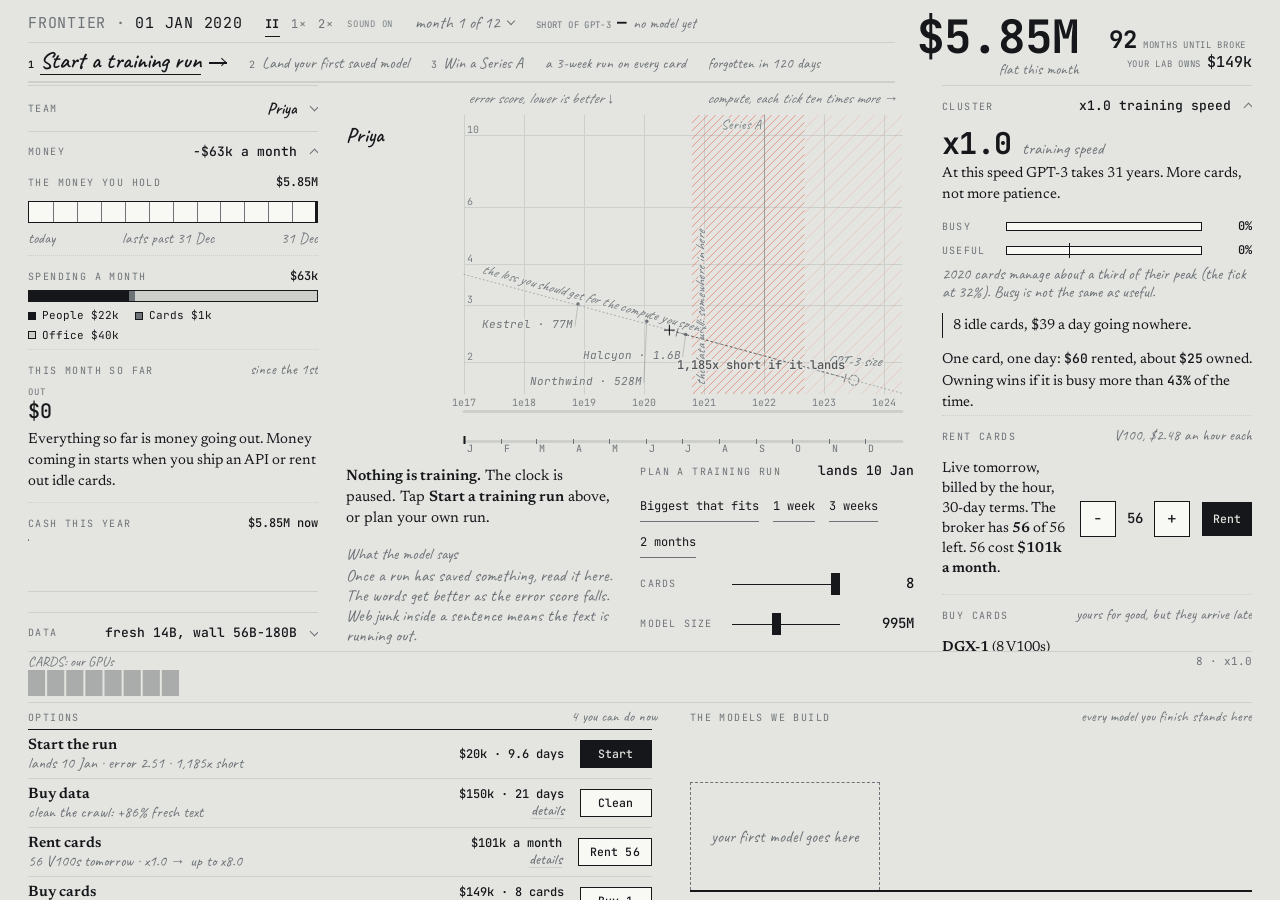
==== commit 1cfc8c76: "FRONTIER: build a playable (site root) Co-Authored-By: Claude Opus 5.5 <noreply@anthropic.com> Claud" ====
--- a/index.html
+++ b/index.html
@@ -7,35 +7,152 @@
 </head>
 <body>
 <title>Frontier</title>
-<link rel="stylesheet" href="https://fonts.googleapis.com/css2?family=Caveat:wght@400..700&family=JetBrains+Mono:ital,wght@0,400;0,500;0,700;1,400&family=Newsreader:ital,opsz,wght@0,6..72,400;1,6..72,400&display=swap">
+<link rel="stylesheet" href="https://fonts.googleapis.com/css2?family=Caveat:wght@400..700&family=JetBrains+Mono:ital,wght@0,400;0,500;0,700;1,400&family=Newsreader:ital,opsz,wght@0,6..72,400;0,6..72,600;1,6..72,400&display=swap">
 <link rel="stylesheet" href="game.css">
-<div id="fr" class="asleep" role="application" aria-label="Frontier. A lab sim on one sheet of paper. Touch anywhere to begin.">
-  <header id="fr-head">
-    <div id="fr-dateline" aria-live="off"><span id="fr-lab" class="g">FRONTIER</span><span id="fr-bought" class="hand"></span><span class="g"> &middot; </span><span id="fr-today"></span><span id="fr-hour"></span></div>
-    <button id="fr-mute" type="button" aria-pressed="false" aria-label="Sound is on. Press to mute (M).">SOUND ON</button>
-    <div id="fr-months" aria-live="polite"><span id="fr-proj"></span><span id="fr-months-n"></span><span id="fr-months-l">MONTHS</span></div>
+<div id="fx" class="fx" role="application" aria-label="Frontier. A lab on one sheet of paper.">
+  <header id="top" aria-label="Your lab">
+    <div class="hd-id"><span class="g">FRONTIER</span><span class="g"> &middot; </span><span id="t-date" class="dt">01 JAN 2020</span></div>
+    <div class="hd-ctl t-speed" role="group" aria-label="Game speed and sound">
+      <button type="button" data-act="speed" data-x="0" id="sp0" aria-pressed="true" aria-label="Pause (space)"><span class="tx">II</span></button>
+      <button type="button" data-act="speed" data-x="1" id="sp1" aria-pressed="false" aria-label="Normal speed (1)"><span class="tx">1&times;</span></button>
+      <button type="button" data-act="speed" data-x="2" id="sp2" aria-pressed="false" aria-label="Double speed (2)"><span class="tx">2&times;</span></button>
+      <button type="button" class="t-mute" data-act="mute" id="mute" aria-pressed="false" aria-label="Sound is on. Press to mute (M)"><span class="tx" id="mute-tx">SOUND ON</span></button>
+    </div>
+    <button type="button" class="hd-mo" id="t-month" data-act="ledger" aria-expanded="false" aria-controls="ledger" aria-label="Month. Open the monthly slips"><span id="t-mo">month 1 of 12</span><i class="dotnew" id="t-new" hidden></i><i class="chev" aria-hidden="true"></i></button>
+    <button type="button" class="fig short" id="f-short" data-act="goto" data-to="curve"><span class="k">SHORT OF GPT-3</span><span class="v" id="t-short">&mdash;</span><span class="tg" id="g-short">no model yet</span></button>
+    <div class="money" id="money" role="group" aria-label="Your money">
+      <button type="button" class="fig cash" id="f-cash" data-act="goto" data-to="money"><span class="v" id="t-cash">$5.85M</span><span class="tg" id="g-cash"></span></button>
+      <button type="button" class="fig runway" id="f-runway" data-act="goto" data-to="money"><span class="v" id="t-runway">92</span><span class="k">MONTHS UNTIL BROKE</span><span class="tg" id="g-runway"></span></button>
+      <button type="button" class="fig lab" id="f-lab" data-act="goto" data-to="money"><span class="k">YOUR LAB OWNS</span><span class="v" id="t-lab">$149k</span><span class="tg" id="g-lab"></span></button>
+    </div>
+    <div class="ladder" id="ladder" aria-label="Your goals">
+      <div class="ld-rungs" id="ld-rungs"></div>
+      <div class="ld-bar" id="ld-bar" aria-hidden="true"><i id="ld-fill"></i></div>
+      <div class="ld-sub" id="ld-sub"></div>
+      <div class="ld-why" id="ld-why" hidden></div>
+    </div>
+    <div class="ledger" id="ledger" hidden><div class="lg-h"><b>MONTHLY SLIPS</b><span>every 1st, after payroll. The clock never stops.</span></div><div class="lg-b" id="ledger-b"></div></div>
   </header>
-  <div id="fr-paperwrap">
-    <canvas id="fr-paper" aria-hidden="true"></canvas>
-    <canvas id="fr-pen" aria-hidden="true"></canvas>
-    <div id="fr-heads" aria-hidden="true"></div>
-    <ol id="fr-team" aria-label="Your people. Press a name, or keys 1 to 9."></ol>
+
+  <main id="mid">
+    <div class="col cl">
+      <section class="row" id="row-team" data-row="team">
+        <button type="button" class="rh" data-act="fold" data-row="team" aria-expanded="false"><span class="rt">Team</span><span class="rs" id="s-team"></span><i class="chev" aria-hidden="true"></i></button>
+        <div class="rb"><div class="rbi" id="b-team"></div></div>
+      </section>
+      <section class="row" id="row-money" data-row="money">
+        <button type="button" class="rh" data-act="fold" data-row="money" aria-expanded="false"><span class="rt">Money</span><span class="rs" id="s-money"></span><i class="chev" aria-hidden="true"></i></button>
+        <div class="rb"><div class="rbi" id="b-money"></div></div>
+      </section>
+      <section class="row" id="row-data" data-row="data">
+        <button type="button" class="rh" data-act="fold" data-row="data" aria-expanded="false"><span class="rt">Data</span><span class="rs" id="s-data"></span><i class="chev" aria-hidden="true"></i></button>
+        <div class="rb"><div class="rbi" id="b-data"></div></div>
+      </section>
+    </div>
+
+    <section id="curve" class="paper" aria-label="Your training runs">
+      <div class="chartwrap" id="chartwrap">
+        <canvas id="chart" role="img" aria-label="Error score against compute, both on a log scale. Your models are dots, GPT-3 is the ring."></canvas>
+        <ol id="margin" class="margin" aria-label="Your people. Press a name for their note."></ol>
+        <div class="slip" id="slip" hidden aria-live="polite"></div>
+      </div>
+      <div class="train-cols">
+        <div class="col-live">
+          <div id="runs" class="runs"></div>
+          <div id="sample" class="sample" aria-live="polite"></div>
+        </div>
+        <div class="col-design" id="designer">
+          <div class="dz-head"><span class="rt">Plan a training run</span><span class="rs" id="d-fig"></span></div>
+          <div class="dz-pools" id="d-pools" role="group" aria-label="Which cards"></div>
+          <div class="dz-quick" role="group" aria-label="Quick sizes">
+            <button type="button" data-act="preset" data-p="mem">Biggest that fits</button>
+            <button type="button" data-act="preset" data-p="7">1 week</button>
+            <button type="button" data-act="preset" data-p="21">3 weeks</button>
+            <button type="button" data-act="preset" data-p="60">2 months</button>
+          </div>
+          <div class="dz-row"><label for="d-gpus">Cards</label><input type="range" id="d-gpus" min="0" max="8" step="1" value="8"><output id="o-gpus">8</output></div>
+          <div class="dz-row"><label for="d-n">Model size</label><input type="range" id="d-n" min="0" max="1000" step="1"><output id="o-n">1B</output></div>
+          <div class="dz-row"><label for="d-d">Text to read</label><input type="range" id="d-d" min="0" max="1000" step="1"><output id="o-d">20B</output></div>
+          <div class="dz-out" id="d-out"></div>
+          <ul class="dz-warn" id="d-warn"></ul>
+          <div class="dz-go"><button type="button" class="lnk" data-act="details" id="d-more" aria-expanded="false">Show the numbers</button></div>
+          <div class="dz-adv" id="d-adv" hidden><label class="chk"><input type="checkbox" id="d-recipe" checked> Keep model size and text in balance</label><div class="dz-det" id="d-det"></div></div>
+        </div>
+      </div>
+    </section>
+
+    <div class="col cr">
+      <section class="row" id="row-cluster" data-row="cluster">
+        <button type="button" class="rh" data-act="fold" data-row="cluster" aria-expanded="false"><span class="rt">Cluster</span><span class="rs" id="s-cluster"></span><i class="chev" aria-hidden="true"></i></button>
+        <div class="rb"><div class="rbi" id="b-cluster"></div></div>
+      </section>
+      <section class="row" id="row-news" data-row="news" hidden>
+        <button type="button" class="rh" data-act="fold" data-row="news" aria-expanded="false"><span class="rt">Rivals and news</span><span class="rs" id="s-news"></span><i class="chev" aria-hidden="true"></i></button>
+        <div class="rb"><div class="rbi" id="b-news"></div></div>
+      </section>
+    </div>
+  </main>
+
+  <footer id="foot">
+    <button type="button" class="cells" id="cells" data-act="goto" data-to="cluster" aria-label="Your cluster, one cell for every card. Open the cluster.">
+      <canvas id="cells-cv" aria-hidden="true"></canvas>
+      <span class="cells-cap" id="cells-cap"></span>
+    </button>
+    <div id="band">
+      <section class="opts" id="options" aria-label="Options: what you can do now">
+        <div class="band-h"><span class="rt">Options</span><span class="hint" id="opt-hint"></span></div>
+        <div class="opt-list" id="opt-list"></div>
+      </section>
+      <section class="shelf" id="shelf" aria-label="The models we build">
+        <div class="band-h"><span class="rt">The models we build</span><span class="hint" id="shelf-hint"></span></div>
+        <div class="shelf-row" id="shelf-row"></div>
+      </section>
+    </div>
+  </footer>
+
+  <div id="floats" class="floats" aria-hidden="true"></div>
+
+  <div id="card" class="modal card-modal" hidden>
+    <div class="sheet" role="dialog" aria-modal="true" aria-labelledby="c-title">
+      <div class="fuse rest" aria-hidden="true"><i></i></div>
+      <button type="button" class="x-close" data-act="closecard" aria-label="Close">close</button>
+      <div id="c-body"></div>
+    </div>
   </div>
-  <div id="fr-band" aria-live="polite"><p id="fr-sample"></p><div id="fr-box" aria-hidden="true"></div></div>
-  <div id="fr-clusterwrap"><canvas id="fr-cluster" aria-hidden="true"></canvas><span id="fr-cards"></span></div>
-  <div id="fr-stripwrap">
-    <canvas id="fr-strip" tabindex="0" role="slider" aria-label="The bet. Drag the nib and let go to launch a run. Arrow keys move it, Enter launches, S samples. During a run, drag the nib home, or press Escape, to stop it." aria-valuemin="0" aria-valuemax="100" aria-valuenow="0"></canvas>
-    <div id="fr-readout" aria-hidden="true"></div>
+  <div id="modal" class="modal" hidden>
+    <div class="sheet" role="dialog" aria-modal="true" aria-labelledby="m-title">
+      <div class="fuse rest" aria-hidden="true"><i></i></div>
+      <div class="m-paused">paused: nothing expires while you read</div>
+      <div class="m-plaque" id="m-plaque"></div>
+      <div class="m-from" id="m-from"></div>
+      <h2 id="m-title"></h2>
+      <p class="m-body" id="m-body"></p>
+      <div class="m-sample" id="m-sample"></div>
+      <p class="m-note" id="m-note"></p>
+      <div class="m-opts" id="m-opts"></div>
+    </div>
   </div>
-  <div id="fr-letterzone" aria-live="polite"><div id="fr-end" role="status" aria-live="polite"></div></div>
-  <div id="fr-notes" aria-hidden="true"></div>
-  <div id="fr-moment" aria-hidden="true"><p id="fr-moment-text"></p></div>
+  <div id="end" class="modal end" hidden>
+    <div class="sheet" role="dialog" aria-modal="true" aria-labelledby="e-title">
+      <div class="m-from" id="e-date"></div>
+      <h2 id="e-title"></h2>
+      <p class="m-body" id="e-reason"></p>
+      <p class="m-body" id="e-gap"></p>
+      <div class="e-score" id="e-score"></div>
+      <div class="m-opts"><button type="button" class="opt-btn primary" data-act="newyear"><b>Play another 2020</b><span>New hidden data wall, rivals and luck. Same rules.</span></button><button type="button" class="opt-btn" data-act="review"><b>Look at the board</b><span>Close this and inspect your year.</span></button></div>
+    </div>
+  </div>
 </div>
 <script src="config.js"></script>
+<script src="world.js"></script>
 <script src="corpus.js"></script>
-<script src="world.js"></script>
+<script src="engine.js"></script>
 <script src="audio.js"></script>
-<script src="game.js"></script>
+<script src="ui.js"></script>
+<script src="chart.js"></script>
+<script src="rows.js"></script>
+<script src="band.js"></script>
+<script src="boot.js"></script>
 
 </body>
 </html>
--- a/game.css
+++ b/game.css
@@ -1,287 +1,711 @@
-/* FRONTIER, the lab sim. Build B: "the feel". One sheet of cold log paper; every colour is a token here. */
+/* FRONTIER, the lab dashboard, on grey paper. One sheet of cold log paper: black ink, serif for the model's words, mono for numbers,
+   handwriting for people and pencil. Vermilion is danger only. There is no dark mode, no glow outside a training cell, no gradient, no card shadow.
+   Every colour is a token here. Layout: money top right, the paper in the middle, options and the models we build along the bottom. */
 :root {
   --paper: #E4E5E1;
   --ink: #15171A;
   --grid: #CCCFCA;
   --graphite: #6E7378;
   --reserve: #F8F8F5;
+  --vermilion: #E5482E;  /* danger only: the data wall hatch, a scar, a hang, bankruptcy */
+  --dry: #A9ACAA;
   --filament: #FF7A21;   /* only the glow inside training cells and the tip of a burning fuse */
-  --vermilion: #E5482E;  /* only the hatch of a scar band */
-  --dry: #A9ACAA;
   --mono: 'JetBrains Mono', ui-monospace, 'SFMono-Regular', Menlo, Consolas, 'Liberation Mono', monospace;
   --serif: 'Newsreader', 'Iowan Old Style', 'Palatino Linotype', Georgia, 'Times New Roman', serif;
   --hand: 'Caveat', 'Segoe Print', 'Bradley Hand', 'Marker Felt', 'Comic Sans MS', cursive;
+  --gut: 16px;
+  --margin: 60px;
   color-scheme: light;
   background: var(--paper);
   color: var(--ink);
 }
 html, body { background: var(--paper); color: var(--ink); margin: 0; height: 100%; overflow: hidden; overscroll-behavior: none; }
-
-/* ---------- the stack: header, paper, band, cluster, strip, letters ---------- */
-#fr {
-  --hd: calc(56px + env(safe-area-inset-top, 0px));
-  --bd: 108px; --cl: 58px; --st: 58px;
-  --lt: calc(164px + env(safe-area-inset-bottom, 0px));
-  --gut: 16px;
-  --margin: 58px;
-  position: fixed; inset: 0; box-sizing: border-box;
-  background: var(--paper); color: var(--ink);
-  font-family: var(--mono); font-variant-numeric: tabular-nums;
-  display: grid;
-  grid-template-columns: minmax(0, 1fr);
-  grid-template-rows: var(--hd) minmax(110px, 1fr) var(--bd) var(--cl) var(--st) var(--lt);
-  grid-template-areas: "head" "paper" "band" "cluster" "strip" "letter";
-  padding: 0 max(var(--gut), env(safe-area-inset-right, 0px)) 0 max(var(--gut), env(safe-area-inset-left, 0px));
-  touch-action: none; user-select: none; -webkit-user-select: none; -webkit-touch-callout: none;
-  -webkit-tap-highlight-color: transparent; overflow: hidden;
-  -webkit-font-smoothing: antialiased; text-rendering: optimizeLegibility;
-  transform-origin: 50% 50%;
-}
-#fr * { -webkit-tap-highlight-color: transparent; }
-#fr button { font: inherit; color: inherit; background: none; border: 0; padding: 0; margin: 0; cursor: pointer; }
-#fr :focus { outline: none; }
-#fr :focus-visible { outline: 2px solid var(--ink); outline-offset: 3px; border-radius: 2px; }
-
-/* ---------- header: the date line, the mute word and the months figure ---------- */
-#fr-head { grid-area: head; position: relative; min-width: 0; transition: opacity .4s; }
-#fr-dateline { position: absolute; left: 0; top: calc(env(safe-area-inset-top, 0px) + 13px); font-size: 13px; line-height: 18px; letter-spacing: 0.06em; white-space: nowrap; transition: opacity .6s; }
-#fr-dateline .g { color: var(--graphite); }
-#fr-lab { position: relative; display: inline-block; }
-#fr-lab.struck::after { content: ''; position: absolute; left: -2px; right: -2px; top: 52%; height: 1.5px; background: var(--ink); animation: frstrike .6s linear both; transform-origin: 0 50%; }
-#fr-bought { font-family: var(--hand); font-size: 19px; letter-spacing: 0; margin-left: 7px; color: var(--graphite); display: inline-block; clip-path: inset(-40% 100% -40% 0); transition: clip-path .5s steps(7); }
-#fr-bought.on { clip-path: inset(-40% -10% -40% 0); }
-#fr-bought:empty { display: none; }
-#fr-today, #fr-hour { color: var(--ink); }
-#fr-hour:empty { display: none; }
-#fr-mute { position: absolute; left: 0; top: calc(env(safe-area-inset-top, 0px) + 33px); font-size: 9px !important; line-height: 14px; letter-spacing: 0.1em; color: var(--graphite) !important; opacity: .7; padding: 4px 8px 6px 0 !important; transition: opacity .6s; z-index: 3; }
-#fr-mute::before { content: ''; position: absolute; left: -8px; right: -8px; top: 50%; height: 44px; margin-top: -22px; }
-#fr-months { position: absolute; right: 0; top: calc(env(safe-area-inset-top, 0px) + 5px); display: grid; grid-template-columns: auto auto; column-gap: 9px; align-items: end; justify-items: end; transition: opacity .6s; }
-#fr-months-n { grid-column: 2; grid-row: 1; font-size: 34px; line-height: 36px; font-weight: 700; letter-spacing: -0.02em; display: inline-block; color: var(--ink); transition: color 1.2s; }
-#fr-months-l { grid-column: 2; grid-row: 2; font-size: 9px; line-height: 11px; letter-spacing: 0.1em; color: var(--graphite); margin-top: 1px; }
-#fr-proj { grid-column: 1; grid-row: 2; font-size: 11px; line-height: 11px; color: var(--graphite); white-space: nowrap; letter-spacing: 0.02em; margin-top: 1px; }
-#fr-months.jolt #fr-months-n { animation: frjolt .1s steps(1) both; }
-#fr.dry #fr-months-n { color: var(--dry); }
-@keyframes frjolt { 0% { transform: translateY(1px); } 100% { transform: none; } }
-@keyframes frstrike { from { transform: scaleX(0); } to { transform: scaleX(1); } }
-
-/* ---------- the paper ---------- */
-#fr-paperwrap { grid-area: paper; position: relative; min-height: 0; min-width: 0; }
-#fr-paper, #fr-pen { position: absolute; left: 0; top: 0; width: 100%; height: 100%; display: block; }
-#fr-heads { position: absolute; left: var(--margin); right: 0; top: 2px; height: 44px; overflow: hidden; pointer-events: none; transition: opacity .4s; z-index: 1; }
-#fr-heads .h { position: absolute; top: 0; left: 0; right: 0; font-style: italic; font-size: 11px; line-height: 14px; color: var(--graphite); text-shadow: 0 0 2px var(--paper), 0 0 2px var(--paper), 0 0 3px var(--paper);
-  display: -webkit-box; -webkit-line-clamp: 3; -webkit-box-orient: vertical; overflow: hidden; opacity: 0; transform: translate3d(28px, 0, 0); transition: opacity .45s ease-out, transform .45s cubic-bezier(.2,.7,.3,1); }
-#fr-heads .h.in { opacity: 1; transform: none; }
-#fr-heads .h.out { opacity: 0; transform: translate3d(-12px, 0, 0); transition: opacity .5s linear, transform .5s linear; }
-#fr-team { position: absolute; left: 0; top: 34px; width: var(--margin); margin: 0; padding: 0; list-style: none; transition: opacity .4s; z-index: 2; }
-#fr-team li { margin: 0; height: 30px; }
-#fr-team button { font-family: var(--hand) !important; font-size: 17px !important; line-height: 30px; height: 30px; min-width: 44px; color: var(--ink) !important; padding: 0 2px 0 0 !important; text-align: left; white-space: nowrap; position: relative; display: block; transition: font-weight .9s ease, color 1.2s; font-variation-settings: normal; }
-#fr-team button::before { content: ''; position: absolute; left: -8px; right: -10px; top: 50%; height: 44px; margin-top: -22px; }
-#fr-team button.low { color: var(--graphite) !important; }
-#fr-team button .w { display: inline-block; clip-path: inset(-40% 100% -40% 0); }
-#fr-team button.inked .w { clip-path: inset(-40% -15% -40% -4%); }
-#fr-team button .x { position: absolute; left: -3px; right: -3px; top: 55%; height: 1px; background: var(--ink); transform-origin: 0 50%; animation: frstrike .6s linear both; }
-#fr-team button .box { position: absolute; left: calc(100% + 6px); top: 50%; margin-top: -9px; font-size: 14px; line-height: 16px; color: var(--ink); white-space: nowrap; font-weight: 400; pointer-events: none; border: 1px solid var(--graphite); padding: 0 5px; background: var(--paper); }
-#fr-team.dense li { height: 23px; }
-#fr-team.dense button { font-size: 16px !important; line-height: 23px; height: 23px; }
-#fr-team.dense button .box { font-size: 13px; line-height: 15px; margin-top: -8px; }
-#fr.dry #fr-team button { color: var(--dry) !important; }
-#fr.sold #fr-team, #fr.sold #fr-band, #fr.sold #fr-clusterwrap, #fr.sold #fr-stripwrap { opacity: .35; transition: opacity .8s; }
-#fr.dry #fr-team button .x { background: var(--dry); }
-
-/* ---------- the sample band: the model's words ---------- */
-#fr-band { grid-area: band; position: relative; display: flex; align-items: flex-end; min-height: 0; min-width: 0; padding-bottom: 6px; box-sizing: border-box; touch-action: none; transition: opacity .4s; }
-#fr-sample { margin: 0; font-family: var(--serif); font-size: 17px; line-height: 24px; color: var(--ink); max-height: 72px; overflow: hidden; width: 100%; font-optical-sizing: auto; font-weight: 400; will-change: transform, opacity; transform-origin: 30% 60%; }
-#fr-sample span { transition: opacity .09s linear; }
-#fr-sample.code { font-family: var(--mono); font-size: 13px; line-height: 19px; white-space: pre-wrap; }
-#fr-sample.flickable { cursor: grab; }
-#fr.dry #fr-sample { color: var(--dry); }
-#fr-box { position: absolute; right: 0; top: 4px; font-family: var(--hand); font-size: 15px; line-height: 19px; color: var(--ink); border: 1px solid var(--graphite); padding: 0 6px; opacity: 0; transition: opacity .4s; pointer-events: none; }
-#fr-box.on { opacity: 1; }
-
-/* ---------- the cluster band and the bet strip ---------- */
-#fr-clusterwrap { grid-area: cluster; position: relative; min-width: 0; transition: opacity .4s; }
-#fr-cluster { position: absolute; left: 0; right: 0; bottom: 0; height: 52px; width: 100%; display: block; }
-#fr-cards { position: absolute; right: 0; top: -9px; font-size: 11px; line-height: 13px; color: var(--graphite); transition: opacity .6s; }
-#fr-stripwrap { grid-area: strip; position: relative; min-width: 0; transition: opacity .4s; }
-#fr-strip { position: absolute; left: 0; right: 0; bottom: 0; height: 52px; width: 100%; display: block; touch-action: none; cursor: default; }
-#fr-strip.grab { cursor: grab; }
-#fr-strip.grabbing { cursor: grabbing; }
-#fr-strip:focus-visible { outline-offset: 2px; }
-#fr-readout { position: absolute; top: 0; left: 0; font-size: 15px; line-height: 20px; font-weight: 500; pointer-events: none; opacity: 0; white-space: nowrap; color: var(--ink); z-index: 6; background: var(--paper); padding: 0 5px; transition: opacity .12s; will-change: transform; }
-#fr-readout.on { opacity: 1; }
-
-/* ---------- letters: slips of Reserve paper under the door ---------- */
-#fr-letterzone { grid-area: letter; position: relative; overflow: visible; min-width: 0; transition: opacity .4s; }
-.fr-letter {
-  position: absolute; left: 0; right: 0; top: 14px; height: 128px; box-sizing: border-box; max-width: 440px; margin: 0 auto;
-  background: var(--reserve); color: var(--ink);
-  box-shadow: 0 0 0 1px rgba(21, 23, 26, .06);
-  padding: 11px 14px 9px; overflow: hidden;
-  transform: translate3d(0, calc(100% + 80px), 0); transition: transform .4s cubic-bezier(.16, .84, .3, 1);
-  touch-action: none; cursor: grab; will-change: transform; z-index: 3;
-}
-.fr-letter.in { transform: translate3d(0, 0, 0); }
-.fr-letter.drag { transition: none; cursor: grabbing; }
-.fr-letter.take { transform: translate3d(0, -190px, 0); opacity: 0; transition: transform .25s cubic-bezier(.55, 0, .85, .35), opacity .25s linear; }
-.fr-letter.pass { transform: translate3d(0, calc(100% + 80px), 0); transition: transform .3s cubic-bezier(.55, 0, .85, .35); }
-.fr-letter.grey .from, .fr-letter.grey .body, .fr-letter.grey .eff, .fr-letter.grey .eff .dn { color: var(--grid); }
-.fr-letter .fuse { position: absolute; left: 0; top: 0; height: 1px; background: var(--ink); width: 100%; }
-.fr-letter .fuse i { position: absolute; right: -1px; top: -1px; width: 3px; height: 3px; background: var(--filament); box-shadow: 0 0 3px 0 var(--filament); border-radius: 1px; }
-.fr-letter .fuse.out i { display: none; }
-.fr-letter .from { font-size: 10px; letter-spacing: 0.08em; color: var(--graphite); text-transform: uppercase; line-height: 14px; white-space: nowrap; }
-.fr-letter .from.hand { font-family: var(--hand); font-size: 20px; line-height: 20px; letter-spacing: 0; text-transform: none; color: var(--ink); }
-.fr-letter .body { font-size: 12px; line-height: 17px; margin-top: 4px; }
-.fr-letter .body.hand { font-family: var(--hand); font-size: 18px; line-height: 21px; margin-top: 2px; }
-.fr-letter .eff { position: absolute; left: 14px; right: 14px; bottom: 8px; font-size: 11px; line-height: 15px; color: var(--ink); }
-.fr-letter .eff div { white-space: normal; text-indent: -1.4em; padding-left: 1.4em; }
-.fr-letter .eff .dn { color: var(--graphite); }
-.fr-letter .eff [data-a] { cursor: pointer; }
-.fr-letter .why { position: absolute; right: 14px; top: 8px; font-family: var(--hand); font-size: 17px; line-height: 20px; color: var(--graphite); }
-.fr-letter .why.teach { font-size: 15px; line-height: 17px; max-width: 58%; text-align: right; }
-.fr-letter.fit1 .body { font-size: 11.5px; line-height: 16px; }
-.fr-letter.fit1 .body.hand { font-size: 17px; line-height: 19px; }
-.fr-letter.fit2 .body.hand { font-size: 16px; line-height: 18px; }
-.fr-letter.fit2 .from.hand { font-size: 18px; line-height: 18px; }
-
-/* ---------- people writing on the paper ---------- */
-#fr-notes { position: absolute; inset: 0; pointer-events: none; z-index: 4; transition: opacity .4s; }
-.fr-note { position: absolute; left: 0; top: 0; font-family: var(--hand); font-size: 15px; line-height: 17px; color: var(--ink); white-space: nowrap; transition: color 1.2s, opacity .8s; text-shadow: 0 0 2px var(--paper), 0 0 2px var(--paper), 0 0 1px var(--paper); will-change: transform; }
-.fr-note .c { opacity: 0; }
-.fr-note .c.on { opacity: 1; }
-.fr-note.pencil { color: var(--graphite); }
-.fr-note.faded, .fr-note.pencil.faded { color: var(--grid); }
-.fr-note.wrap { white-space: normal; font-size: 17px; line-height: 20px; text-align: center; }
-.fr-note.goalw { white-space: normal; }
-.fr-note.teach { color: var(--graphite); }
-.fr-note.teach.typed { color: var(--graphite); }
-.fr-note.typed { font-family: var(--mono); font-size: 10px; letter-spacing: 0.06em; color: var(--graphite); }
-.fr-note.keep.faded { color: var(--graphite); }
-.fr-note.ring { padding: 0 4px; }
-.fr-note.ring::after { content: ''; position: absolute; left: -4px; right: -4px; top: -2px; bottom: -1px; border: 1px solid var(--ink); border-radius: 50%; opacity: .35; transform: rotate(-4deg); }
-#fr.dry .fr-note { color: var(--dry); }
-
-/* ---------- moments and the paper feed ---------- */
-#fr-moment { position: absolute; inset: 0; z-index: 7; display: flex; align-items: center; justify-content: center; opacity: 0; pointer-events: none; transition: opacity .4s linear; padding: 24px max(24px, env(safe-area-inset-right, 0px)) 24px max(24px, env(safe-area-inset-left, 0px)); background: rgba(228, 229, 225, .96); }
-#fr-moment.on { opacity: 1; }
-#fr-moment.out { transition: opacity .6s linear; }
-#fr-moment-text { font-family: var(--serif); font-size: 21px; line-height: 30px; margin: 0; max-width: 640px; white-space: pre-wrap; color: var(--ink); }
-#fr-moment-text span { transition: opacity .12s linear; }
-#fr-moment-text.code { font-family: var(--mono); font-size: 16px; line-height: 24px; }
-#fr.dim28 #fr-head, #fr.dim28 #fr-band, #fr.dim28 #fr-clusterwrap, #fr.dim28 #fr-stripwrap, #fr.dim28 #fr-letterzone, #fr.dim28 #fr-team, #fr.dim28 #fr-heads, #fr.dim28 #fr-notes { opacity: .08; }
-#fr.dim28.keephead #fr-heads { opacity: 1; }
-#fr.undim #fr-head, #fr.undim #fr-band, #fr.undim #fr-clusterwrap, #fr.undim #fr-stripwrap, #fr.undim #fr-letterzone, #fr.undim #fr-team, #fr.undim #fr-heads, #fr.undim #fr-notes { transition: opacity .6s; }
-#fr.feedout { transition: transform .9s cubic-bezier(.6, 0, .35, 1); transform: translate3d(-104%, 0, 0); }
-#fr.feedin-start { transition: none; transform: translate3d(104%, 0, 0); }
-#fr.feedin-start *, #fr.feedin-start *::after { transition: none !important; }
-#fr.feedin { transition: transform .9s cubic-bezier(.2, .6, .3, 1); transform: none; }
-
-#fr.asleep #fr-months, #fr.asleep #fr-cards, #fr.asleep #fr-dateline, #fr.asleep #fr-mute { opacity: 0; }
-/* asleep: one cell breathes on 1.2 s (drawn), everything else on 4 s */
-#fr.asleep #fr-paper, #fr.asleep #fr-strip { animation: frbreathe 4s ease-in-out infinite; }
-@keyframes frbreathe { 0%, 100% { opacity: 1; } 50% { opacity: .72; } }
-#fr.asleep { cursor: pointer; }
-
-/* ---------- small phones ---------- */
-@media (max-height: 760px) and (max-width: 959px) and (orientation: portrait) {
-  #fr { --hd: calc(50px + env(safe-area-inset-top, 0px)); --bd: 86px; --cl: 54px; --st: 56px; --lt: calc(146px + env(safe-area-inset-bottom, 0px)); }
-  #fr-dateline { top: calc(env(safe-area-inset-top, 0px) + 10px); }
-  #fr-mute { top: calc(env(safe-area-inset-top, 0px) + 28px); }
-  #fr-months { top: calc(env(safe-area-inset-top, 0px) + 3px); }
-  #fr-sample { font-size: 15.5px; line-height: 21px; max-height: 63px; }
-  .fr-letter { top: 8px; }
+body { font-family: var(--mono); }
+[hidden] { display: none !important; }
+
+.fx {
+  position: fixed; inset: 0; box-sizing: border-box; background: var(--paper); color: var(--ink);
+  font-family: var(--mono); font-size: 13px; line-height: 1.4; font-variant-numeric: tabular-nums; font-feature-settings: 'tnum' 1;
+  display: grid; grid-template-columns: minmax(0, 1fr); grid-template-rows: auto minmax(0, 1fr) auto;
+  padding: env(safe-area-inset-top, 0px) max(var(--gut), env(safe-area-inset-right, 0px)) 0 max(var(--gut), env(safe-area-inset-left, 0px));
+  -webkit-font-smoothing: antialiased; text-rendering: optimizeLegibility; -webkit-tap-highlight-color: transparent; overflow: hidden;
+}
+.fx *, .fx *::before, .fx *::after { box-sizing: border-box; }
+:where(.fx) button { font: inherit; color: inherit; background: none; border: 0; padding: 0; margin: 0; cursor: pointer; text-align: inherit; touch-action: manipulation; border-radius: 0; }
+:where(.fx) button:disabled { cursor: default; }
+.fx :focus { outline: none; }
+.fx :focus-visible { outline: 2px solid var(--ink); outline-offset: 2px; }
+.fx h2, .fx h3, .fx h4 { margin: 0; font: inherit; }
+.fx p { margin: 0; }
+.fx a { color: var(--ink); text-decoration: underline; text-decoration-color: var(--graphite); text-underline-offset: 3px; }
+.fx output { font-family: var(--mono); font-variant-numeric: tabular-nums; }
+.fx .g { color: var(--graphite); }
+.fx .hand { font-family: var(--hand); }
+.fx .dry { color: var(--dry); }
+.fx .dng { color: var(--vermilion); }
+@keyframes fresh { 0% { background: var(--reserve); } 100% { background: transparent; } }
+.fresh { animation: fresh .7s ease-out; }
+
+/* small-caps mono label, the voice of every ruled section */
+.rt { font-family: var(--mono); font-size: 10px; line-height: 14px; letter-spacing: .14em; text-transform: uppercase; color: var(--graphite); font-weight: 400; }
+
+/* ---------------------------------------------------------------- the top: date and controls left, MONEY top right */
+#top {
+  position: relative; display: grid; grid-template-columns: 176px minmax(0, 1fr); column-gap: 8px; padding-top: 8px;
+  grid-template-areas: "id money" "ctl money" "mo money" "short money" "ladder ladder"; align-items: start;
+}
+.hd-id { grid-area: id; font-size: 12.5px; line-height: 20px; letter-spacing: .05em; white-space: nowrap; }
+.hd-id .dt { color: var(--ink); }
+.hd-ctl { grid-area: ctl; display: flex; align-items: center; gap: 0; height: 24px; margin-top: 0; }
+.hd-ctl button { position: relative; padding: 0 11px 0 0; height: 24px; font-size: 11px; line-height: 24px; letter-spacing: .08em; color: var(--graphite); white-space: nowrap; }
+.hd-ctl button::before { content: ''; position: absolute; left: -4px; right: 2px; top: 50%; height: 44px; margin-top: -22px; }
+.hd-ctl button .tx { position: relative; display: inline-block; }
+.hd-ctl button[aria-pressed="true"]:not(.t-mute) { color: var(--ink); font-weight: 700; }
+.hd-ctl button[aria-pressed="true"]:not(.t-mute) .tx::after { content: ''; position: absolute; left: 0; right: 0; bottom: -1px; height: 1.5px; background: var(--ink); }
+.t-speed.held button[aria-pressed="true"]:not(.t-mute) .tx::after { height: 0; border-bottom: 1.5px dotted var(--ink); background: none; }
+.t-mute { margin-left: 2px; font-size: 9px !important; opacity: .85; padding-right: 0 !important; }
+.t-mute[aria-pressed="true"] .tx { text-decoration: line-through; text-decoration-thickness: 1px; }
+.hd-mo { grid-area: mo; justify-self: start; position: relative; display: inline-flex; align-items: center; gap: 6px; height: 18px; font-family: var(--hand); font-size: 16px; line-height: 18px; color: var(--graphite); padding: 0; }
+.hd-mo::before { content: ''; position: absolute; left: -4px; right: 0; top: 50%; height: 40px; margin-top: -20px; }
+.hd-mo[aria-expanded="true"] { color: var(--ink); }
+.chev { display: inline-block; width: 7px; height: 7px; border-right: 1px solid currentColor; border-bottom: 1px solid currentColor; transform: translateY(-2px) rotate(45deg); transition: transform .25s; flex: none; }
+.hd-mo .chev { margin-left: 2px; width: 6px; height: 6px; }
+[aria-expanded="true"] > .chev { transform: translateY(1px) rotate(225deg); }
+.dotnew { width: 5px; height: 5px; background: var(--ink); border-radius: 50%; display: inline-block; }
+
+.fig { text-align: left; display: block; }
+.fig .k { display: block; font-size: 9px; line-height: 12px; letter-spacing: .08em; color: var(--graphite); white-space: nowrap; }
+.fig .v { display: inline-block; font-weight: 500; color: var(--ink); white-space: nowrap; }
+.fig .tg { font-family: var(--hand); font-size: 15px; line-height: 15px; color: var(--graphite); white-space: nowrap; }
+.fig .tg.good { color: var(--ink); }
+.fig .tg .mm { }
+.short { grid-area: short; display: flex; align-items: baseline; flex-wrap: wrap; column-gap: 6px; min-height: 22px; position: relative; min-width: 0; }
+.short::before { content: ''; position: absolute; left: -4px; right: -4px; top: -8px; bottom: -8px; }
+.short .k { display: inline; letter-spacing: .04em; }
+.short .tg:empty { display: none; }
+.short .v { font-size: 16px; line-height: 20px; font-weight: 700; }
+.short .v.passed { font-family: var(--hand); font-size: 21px; font-weight: 700; }
+
+/* money: the anchor of the top right corner */
+.money { grid-area: money; grid-row: 1 / span 4; justify-self: end; align-self: start; display: grid; grid-template-columns: auto; justify-items: end; row-gap: 1px; text-align: right; }
+.money .fig { text-align: right; position: relative; }
+.money .fig::before { content: ''; position: absolute; left: -6px; right: -2px; top: -3px; bottom: -3px; }
+.cash .v { font-size: 34px; line-height: 38px; font-weight: 700; letter-spacing: -.02em; display: block; }
+.cash .v.neg { color: var(--vermilion); }
+.cash .tg { display: block; }
+.runway { display: flex; align-items: baseline; justify-content: flex-end; gap: 0 6px; margin-top: 4px; flex-wrap: wrap; }
+.runway .v { font-size: 17px; line-height: 20px; font-weight: 700; order: 1; }
+.runway .k { order: 2; display: inline; }
+.runway .tg { order: 3; }
+.runway .v.cau { text-decoration: underline; text-decoration-thickness: 1.5px; text-underline-offset: 3px; }
+.runway .v.bad { color: var(--vermilion); }
+.lab { display: flex; align-items: baseline; justify-content: flex-end; gap: 6px; flex-wrap: wrap; }
+.lab .tg { display: none; }
+.lab .k { display: inline; }
+.lab .v { font-size: 13px; line-height: 16px; }
+.lab .tg .mm { display: none; }
+.cash.flash-in .v { animation: jolt .45s steps(2); }
+.cash.flash-out .v { animation: jolt2 .45s steps(2); }
+@keyframes jolt { 0% { transform: translateY(-2px); } 100% { transform: none; } }
+@keyframes jolt2 { 0% { transform: translateY(2px); } 100% { transform: none; } }
+
+/* the goal ladder: handwriting on the paper, one rung lit */
+.ladder { grid-area: ladder; position: relative; padding: 5px 0 0; margin-top: 4px; border-top: 1px solid var(--grid); display: flex; flex-wrap: wrap; align-items: baseline; column-gap: 14px; }
+.ld-rungs, .ld-sub { display: contents; }
+.rung { font-family: var(--hand); display: inline-flex; align-items: baseline; gap: 6px; white-space: nowrap; color: var(--graphite); font-size: 16px; line-height: 20px; order: 4; }
+.rung .rn { font-family: var(--mono); font-size: 10px; letter-spacing: .04em; color: var(--graphite); }
+.rung.done { color: var(--dry); display: none; }
+.rung.done .rl { text-decoration: line-through; text-decoration-thickness: 1px; }
+.rung.lit { order: 1; flex: 0 0 auto; font-size: 23px; line-height: 26px; color: var(--ink); text-align: left; position: relative; padding: 0 0 3px; font-weight: 600; }
+.rung.lit .rn { color: var(--ink); }
+.rung.lit .rl { border-bottom: 1px solid var(--ink); padding-bottom: 0; }
+.rung.lit .arr { display: inline-block; width: 18px; height: 1.5px; background: var(--ink); position: relative; align-self: center; margin-left: 2px; }
+.rung.lit .arr::after { content: ''; position: absolute; right: 1px; top: 0; width: 6px; height: 6px; border-top: 1.5px solid var(--ink); border-right: 1.5px solid var(--ink); transform: rotate(45deg); transform-origin: 100% 0; }
+.rung.lit::before { content: ''; position: absolute; left: -6px; right: -6px; top: -6px; bottom: -6px; }
+.rung.lit[aria-disabled="true"] { color: var(--graphite); }
+.rung.lit.pulse .rl { animation: breathe 2.6s ease-in-out infinite; }
+@keyframes breathe { 0%, 100% { border-bottom-width: 1px; } 50% { border-bottom-width: 3px; } }
+.ld-bar { order: 3; flex: 1 0 100%; height: 2px; background: var(--grid); margin: 0 0 2px; }
+.ld-bar i { display: block; height: 100%; width: 0; background: var(--ink); transition: width .6s ease; }
+.ld-sub .sb { order: 2; flex: 1 1 auto; min-width: 0; text-align: right; font-family: var(--hand); font-size: 15px; line-height: 18px; color: var(--graphite); }
+.ld-sub .chip { order: 5; margin-left: auto; font-family: var(--hand); font-size: 15px; line-height: 18px; color: var(--graphite); white-space: nowrap; }
+.ld-sub .chip.bad { color: var(--vermilion); }
+.ld-sub .chip.bad .lnk-p { border-color: var(--vermilion); }
+.ld-why { order: 6; flex: 1 0 100%; }
+.ld-why { font-family: var(--hand); font-size: 15px; line-height: 17px; color: var(--graphite); padding: 0 0 2px; }
+
+/* the ledger of monthly slips: a sheet that drops from the date */
+.ledger { position: absolute; left: 0; top: 78px; z-index: 40; width: min(100%, 460px); max-height: 60dvh; overflow: auto; background: var(--reserve); border: 1px solid var(--ink); padding: 10px 14px 12px; }
+.lg-h { display: flex; flex-direction: column; gap: 2px; padding-bottom: 6px; border-bottom: 1px solid var(--grid); }
+.lg-h b { font-weight: 400; font-size: 10px; letter-spacing: .14em; color: var(--graphite); }
+.lg-h span { font-family: var(--hand); font-size: 15px; color: var(--graphite); }
+.lg-s { padding: 8px 0 4px; border-bottom: 1px solid var(--grid); }
+.lg-s:last-child { border-bottom: 0; }
+.lg-s b { font-size: 11px; letter-spacing: .08em; font-weight: 500; }
+.lg-l { font-family: var(--serif); font-size: 14px; line-height: 20px; padding-left: 14px; position: relative; }
+.lg-l::before { content: ''; position: absolute; left: 2px; top: 10px; width: 6px; height: 1px; background: var(--graphite); }
+.lg-e { font-family: var(--hand); font-size: 16px; color: var(--graphite); padding: 8px 0; }
+
+/* ---------------------------------------------------------------- the middle: the paper, with ruled sections around it */
+#mid { position: relative; min-height: 0; overflow-y: auto; overflow-x: hidden; display: flex; flex-direction: column; -webkit-overflow-scrolling: touch; overscroll-behavior: contain; scrollbar-width: thin; scrollbar-color: var(--grid) transparent; padding-bottom: 14px; }
+#mid::-webkit-scrollbar { width: 6px; } #mid::-webkit-scrollbar-thumb { background: var(--grid); }
+.col { display: contents; }
+#curve { order: 0; flex: none; }
+#row-cluster { order: 1; } #row-team { order: 2; } #row-money { order: 3; } #row-data { order: 4; } #row-news { order: 5; }
+
+.chartwrap { position: relative; height: clamp(250px, 37dvh, 390px); }
+#chart { position: absolute; left: 0; top: 0; width: 100%; height: 100%; display: block; cursor: default; }
+.margin { position: absolute; left: 0; top: 30px; width: var(--margin, 58px); margin: 0; padding: 0; list-style: none; z-index: 3; }
+.margin li { margin: 0; height: 28px; position: relative; }
+.margin button { position: relative; display: block; height: 28px; min-width: 44px; font-family: var(--hand); font-size: 18px; line-height: 28px; color: var(--ink); white-space: nowrap; transition: color 1.2s; }
+.margin button::before { content: ''; position: absolute; left: -8px; right: -6px; top: 50%; height: 44px; margin-top: -22px; }
+.margin button.low { color: var(--graphite); }
+.margin button.sel { text-decoration: underline; text-decoration-thickness: 1px; text-underline-offset: 3px; }
+.margin button .w { display: inline-block; }
+.margin button.fresh-ink .w { animation: inkin .6s steps(7) both; }
+@keyframes inkin { from { clip-path: inset(-40% 100% -40% 0); } to { clip-path: inset(-40% -15% -40% -4%); } }
+.margin button.gone { color: var(--dry); }
+.margin button .x { position: absolute; left: -3px; right: -3px; top: 56%; height: 1px; background: var(--ink); transform-origin: 0 50%; animation: strike .6s linear both; }
+.margin button.gone .x { background: var(--dry); }
+@keyframes strike { from { transform: scaleX(0); } to { transform: scaleX(1); } }
+.margin li.plus button { color: var(--graphite); font-size: 16px; }
+.margin.dense li, .margin.dense button { height: 22px; line-height: 22px; }
+.margin.dense button { font-size: 16px; }
+
+/* the monthly slip: a strip of reserve paper over the top of the curve, then it goes into the ledger */
+.slip { position: absolute; left: var(--margin, 58px); right: 0; top: 4px; z-index: 5; background: var(--reserve); border: 1px solid var(--ink); padding: 7px 12px 8px; transform-origin: 50% 0; }
+.slip.on { animation: unroll .5s cubic-bezier(.2, .7, .3, 1) both; }
+.slip.off { animation: unroll .5s reverse both; }
+@keyframes unroll { from { opacity: 0; transform: translateY(-8px) scaleY(.6); } to { opacity: 1; transform: none; } }
+.sl-h { display: flex; justify-content: space-between; gap: 10px; padding-bottom: 4px; border-bottom: 1px solid var(--grid); margin-bottom: 3px; }
+.sl-h b { font-weight: 500; font-size: 11px; letter-spacing: .1em; }
+.sl-h span { font-family: var(--hand); font-size: 15px; line-height: 14px; color: var(--graphite); }
+.sl-l { display: flex; gap: 8px; font-family: var(--serif); font-size: 14px; line-height: 19px; }
+.sl-l i { flex: none; width: 6px; height: 1px; background: var(--graphite); margin-top: 10px; }
+.sl-l.next span { font-style: italic; }
+
+/* below the curve: what is training, what the model says, the designer */
+.train-cols { padding: 0; }
+.col-live { padding-top: 4px; }
+.runs .empty { font-family: var(--serif); font-size: 15px; line-height: 21px; color: var(--ink); padding: 6px 0 8px; }
+.runs .empty b { font-weight: 600; }
+.run { border-top: 1px solid var(--grid); padding: 9px 0 8px; }
+.run .r1 { display: flex; justify-content: space-between; align-items: baseline; gap: 8px; }
+.run .r1 b { font-weight: 500; font-size: 13px; letter-spacing: .02em; }
+.run .r1 .dim { color: var(--graphite); font-weight: 400; }
+.run .pc { font-size: 15px; font-weight: 500; }
+.run .bar { height: 3px; background: var(--grid); margin: 5px 0 5px; position: relative; }
+.run .bar i { display: block; height: 100%; background: var(--ink); }
+.run.hung .bar i { background: var(--vermilion); }
+.run .r2 { display: flex; flex-wrap: wrap; gap: 2px 14px; font-size: 11px; color: var(--graphite); }
+.run .r2 .bad { color: var(--vermilion); }
+.run .r2 .cau { color: var(--ink); font-weight: 500; }
+.run .r3 { display: flex; flex-wrap: wrap; gap: 6px; margin-top: 8px; }
+
+.sample { padding: 8px 0 6px; }
+.sample .sh { display: flex; justify-content: space-between; flex-wrap: wrap; gap: 2px 12px; font-family: var(--hand); font-size: 16px; line-height: 18px; color: var(--graphite); }
+.sample .sh .bad { color: var(--vermilion); }
+.sample .sh .cau { color: var(--ink); }
+.sample .st2 { font-family: var(--serif); font-size: 18px; line-height: 25px; color: var(--ink); margin: 4px 0 2px; font-optical-sizing: auto; }
+.sample .st2.crawl { border-left: 1px solid var(--vermilion); padding-left: 10px; }
+.sample .hint { font-family: var(--hand); font-size: 17px; line-height: 20px; color: var(--graphite); margin: 3px 0; }
+.junk { color: var(--graphite); font-style: italic; text-decoration: underline dotted var(--graphite); text-underline-offset: 3px; }
+
+.btn { display: inline-block; font-family: var(--mono); font-size: 12px; line-height: 16px; font-weight: 500; padding: 8px 12px; min-height: 36px; background: var(--reserve); color: var(--ink); border: 1px solid var(--ink); white-space: nowrap; text-align: center; letter-spacing: .01em; }
+.btn:hover:not(:disabled) { background: var(--paper); }
+.btn.pri { background: var(--ink); color: var(--paper); }
+.btn.pri:hover:not(:disabled) { background: var(--ink); opacity: .86; }
+.btn.warn { background: transparent; border-color: var(--graphite); color: var(--graphite); }
+.btn:disabled { background: transparent; color: var(--dry); border-color: var(--grid); }
+.btn.sm { padding: 6px 10px; min-height: 34px; font-size: 11.5px; }
+.lnk { font-size: 12px; color: var(--ink); border-bottom: 1px solid var(--graphite); padding: 0; line-height: 16px; }
+
+/* the run designer: sliders drawn as a ruled strip with a nib */
+.col-design { padding: 8px 0 4px; border-top: 1px solid var(--grid); margin-top: 6px; }
+.dz-head { display: flex; justify-content: space-between; align-items: baseline; padding: 4px 0 8px; }
+.rs { font-size: 13px; font-weight: 500; color: var(--ink); text-align: right; }
+.rs.neg, .rs.pos { color: var(--ink); }
+.dz-pools { display: flex; gap: 8px; flex-wrap: wrap; margin-bottom: 6px; }
+.dz-pools:empty { display: none; }
+.dz-pools button { display: flex; gap: 8px; align-items: baseline; padding: 6px 10px; min-height: 34px; border: 1px solid var(--grid); background: transparent; font-size: 12px; }
+.dz-pools button b { font-weight: 400; color: var(--graphite); font-size: 11px; }
+.dz-pools button[aria-pressed="true"] { border-color: var(--ink); background: var(--reserve); }
+.dz-one { font-family: var(--serif); font-size: 14px; line-height: 20px; color: var(--graphite); font-style: italic; }
+.dz-quick { display: flex; flex-wrap: wrap; gap: 4px 14px; margin: 2px 0 6px; }
+.dz-quick button { font-size: 12px; min-height: 32px; padding: 0; border-bottom: 1px solid var(--graphite); line-height: 18px; color: var(--ink); align-self: center; }
+.dz-quick button:hover { border-bottom-color: var(--ink); }
+.dz-row { display: grid; grid-template-columns: 82px minmax(0, 1fr) 64px; align-items: center; gap: 10px; min-height: 40px; }
+.dz-row label { font-size: 10px; letter-spacing: .12em; text-transform: uppercase; color: var(--graphite); }
+.dz-row output { text-align: right; font-size: 14px; font-weight: 500; }
+.fx input[type=range] { -webkit-appearance: none; appearance: none; width: 100%; height: 36px; background: transparent; margin: 0; padding: 0; cursor: pointer; touch-action: pan-y; }
+.fx input[type=range]::-webkit-slider-runnable-track { height: 1px; background: var(--ink); }
+.fx input[type=range]::-moz-range-track { height: 1px; background: var(--ink); }
+.fx input[type=range]::-webkit-slider-thumb { -webkit-appearance: none; width: 9px; height: 22px; background: var(--ink); border: 0; border-radius: 0; margin-top: -11px; }
+.fx input[type=range]::-moz-range-thumb { width: 9px; height: 22px; background: var(--ink); border: 0; border-radius: 0; }
+.fx input[type=range]:disabled { opacity: .35; }
+.fx input[type=range]:focus-visible { outline-offset: 0; }
+.dz-out { display: grid; grid-template-columns: repeat(4, minmax(0, 1fr)); gap: 8px; padding: 8px 0 4px; border-top: 1px solid var(--grid); margin-top: 4px; }
+.kv .k { display: block; font-size: 9px; letter-spacing: .12em; text-transform: uppercase; color: var(--graphite); line-height: 12px; }
+.kv .v { display: block; font-size: 17px; line-height: 22px; font-weight: 500; white-space: nowrap; }
+.kv .s { display: block; font-family: var(--hand); font-size: 14px; line-height: 14px; color: var(--graphite); }
+.dz-warn { list-style: none; margin: 4px 0 0; padding: 0; }
+.dz-warn:empty { display: none; }
+.dz-warn li { font-family: var(--hand); font-size: 16.5px; line-height: 18px; color: var(--graphite); padding: 1px 0 1px 14px; position: relative; }
+.dz-warn li::before { content: ''; position: absolute; left: 0; top: 10px; width: 8px; height: 1px; background: var(--graphite); }
+.dz-warn li.warn { color: var(--ink); }
+.dz-warn li.bad { color: var(--ink); font-weight: 700; }
+.dz-warn li.bad::before { background: var(--vermilion); height: 2px; }
+.dz-warn li.good { color: var(--ink); }
+.dz-go { margin-top: 6px; }
+.dz-det { margin-top: 6px; }
+.chk { display: flex; gap: 8px; align-items: center; font-size: 12px; min-height: 32px; }
+.chk input { accent-color: var(--ink); width: 16px; height: 16px; margin: 0; }
+
+/* ---------------------------------------------------------------- ruled sections: a hairline, a small-caps label, one live figure */
+.row { border-top: 1px solid var(--grid); }
+.rh { display: flex; align-items: center; gap: 12px; width: 100%; padding: 13px 0 12px; position: relative; min-height: 44px; }
+.rh .rt { flex: none; }
+.rh .rs { margin-left: auto; min-width: 0; overflow: hidden; text-overflow: ellipsis; white-space: nowrap; }
+.rh .chev { align-self: center; margin-left: 2px; color: var(--graphite); }
+.rh:hover .rt { color: var(--ink); }
+.rb { display: grid; grid-template-rows: 0fr; transition: grid-template-rows .28s ease; }
+.row.open > .rb { grid-template-rows: 1fr; }
+.rbi { overflow: hidden; min-height: 0; visibility: hidden; transition: visibility 0s .28s; }
+.row.open > .rb > .rbi { visibility: visible; transition-delay: 0s; padding-bottom: 14px; }
+.mini { font-family: var(--hand); font-size: 17px; font-weight: 600; }
+
+.blk { padding: 12px 0 6px; border-top: 1px dotted var(--grid); }
+.blk.first { border-top: 0; padding-top: 2px; }
+.blk > h4 { display: flex; flex-wrap: wrap; justify-content: space-between; align-items: baseline; gap: 0 10px; font-size: 10px; letter-spacing: .14em; text-transform: uppercase; color: var(--graphite); font-weight: 400; padding-bottom: 6px; }
+.blk > h4 span { letter-spacing: 0; text-transform: none; font-size: 12px; color: var(--ink); text-align: right; font-weight: 500; }
+.blk > h4 span.pn { font-family: var(--hand); font-size: 15px; font-weight: 400; color: var(--graphite); line-height: 15px; }
+.blk > h4 span.neg, .blk > h4 span.pos { color: var(--ink); }
+.sub { font-family: var(--serif); font-size: 14.5px; line-height: 21px; color: var(--ink); padding: 2px 0 4px; }
+.sub b { font-weight: 600; }
+.sub.dim { color: var(--graphite); font-size: 13.5px; }
+.sub .neg, .sub .pos { color: var(--ink); }
+.why { font-family: var(--hand); font-size: 17px; line-height: 19px; color: var(--graphite); padding: 3px 0; }
+.c2 { font-family: var(--serif); font-size: 14.5px; line-height: 21px; padding: 2px 0; }
+.c2.mut, .c2.small { color: var(--graphite); }
+.c2 .mut { color: var(--graphite); }
+.c2 .mono { font-family: var(--mono); font-size: 12px; }
+.small { font-size: 13px; }
+.dim { color: var(--graphite); }
+.bad { color: var(--ink); font-weight: 700; }
+.cau { color: var(--ink); font-weight: 500; }
+.acc { color: var(--ink); font-weight: 700; }
+.neg { color: var(--ink); } .pos { color: var(--ink); }
+
+.kvt { display: grid; grid-template-columns: minmax(0, 1fr) auto; column-gap: 14px; }
+.kvt > span { padding: 6px 0; border-top: 1px solid var(--grid); font-size: 12px; line-height: 16px; }
+.kvt > span:nth-child(-n+2) { border-top: 0; }
+.kvt > span:nth-child(odd) { color: var(--graphite); }
+.kvt .r { text-align: right; color: var(--ink); }
+.kvt .acc { font-weight: 700; }
+
+/* cluster */
+.speed { display: flex; align-items: baseline; gap: 10px; }
+.speed .big { font-size: 30px; line-height: 34px; font-weight: 700; letter-spacing: -.02em; }
+.speed span { font-family: var(--hand); font-size: 17px; color: var(--graphite); }
+.meter { padding: 6px 0 2px; }
+.mr { display: grid; grid-template-columns: 54px minmax(0, 1fr) 40px; align-items: center; gap: 10px; min-height: 24px; font-size: 10px; letter-spacing: .12em; text-transform: uppercase; color: var(--graphite); }
+.mr b { text-align: right; font-weight: 500; font-size: 12px; color: var(--ink); letter-spacing: 0; }
+.mb { height: 9px; background: var(--reserve); border: 1px solid var(--ink); position: relative; }
+.mb i { display: block; height: 100%; background: var(--ink); }
+.mb u { position: absolute; top: -4px; bottom: -4px; width: 1px; background: var(--ink); text-decoration: none; }
+.mn { font-family: var(--hand); font-size: 16px; line-height: 18px; color: var(--graphite); padding: 2px 0 2px; }
+.drip { font-family: var(--serif); font-size: 14.5px; line-height: 21px; border-left: 1px solid var(--ink); padding: 2px 0 2px 10px; margin: 8px 0 4px; }
+.hang { font-family: var(--serif); font-size: 14.5px; line-height: 21px; border-left: 2px solid var(--vermilion); padding: 2px 0 2px 10px; margin: 8px 0 4px; }
+.onecard { font-family: var(--serif); font-size: 14.5px; line-height: 21px; padding: 6px 0 2px; }
+.onecard b { font-family: var(--mono); font-weight: 500; font-size: 13px; }
+.trucks { padding: 4px 0; }
+.truck { padding: 6px 0; }
+.truck .tt { font-size: 12px; line-height: 17px; }
+.rail { height: 5px; background: var(--reserve); border: 1px solid var(--graphite); margin-top: 6px; position: relative; }
+.rail i { display: block; height: 100%; background: transparent; border-right: 1px solid var(--ink); }
+.rail .tr { position: absolute; top: -3px; width: 1px; height: 9px; background: var(--ink); }
+.shelfitem { border-top: 1px dotted var(--grid); padding: 8px 0 2px; color: var(--graphite); }
+.si-h b { font-weight: 500; color: var(--ink); }
+.si-s { font-family: var(--serif); font-size: 14px; line-height: 20px; }
+.newtag { font-family: var(--hand); font-size: 15px; border-bottom: 1px solid var(--ink); color: var(--ink); }
+.mk { display: block; }
+.mkrow { display: flex; gap: 12px; align-items: center; justify-content: space-between; padding: 9px 0; border-top: 1px solid var(--grid); }
+.mkrow:first-child { border-top: 0; }
+.mkrow .txt { font-family: var(--serif); font-size: 14.5px; line-height: 20px; min-width: 0; }
+.mkrow .txt b { font-weight: 600; }
+.stepper { display: inline-flex; align-items: center; flex: none; }
+.stepper button { width: 36px; height: 36px; border: 1px solid var(--ink); background: var(--reserve); font-size: 16px; line-height: 1; text-align: center; }
+.stepper .val { min-width: 38px; text-align: center; font-size: 14px; font-weight: 500; }
+.mkrow > .btn, .mkrow > .stepper + .btn { flex: none; }
+.c2.mut { margin-top: 4px; }
+
+/* team: handwriting in the margin of the section too */
+.people { padding: 0 0 4px; }
+.pp { display: grid; grid-template-columns: minmax(70px, auto) minmax(0, 1fr) auto; align-items: baseline; gap: 4px 12px; width: 100%; padding: 7px 0 6px; border-top: 1px solid var(--grid); text-align: left; min-height: 42px; }
+.pp:first-child { border-top: 0; }
+.pp .hn { font-family: var(--hand); font-size: 22px; line-height: 24px; color: var(--ink); }
+.pp.low .hn { color: var(--graphite); }
+.pp .pr { font-size: 10px; letter-spacing: .12em; text-transform: uppercase; color: var(--graphite); }
+.pp .ps { font-size: 12px; color: var(--ink); text-align: right; }
+.pp .pm { grid-column: 1 / -1; height: 2px; background: var(--grid); margin-top: 2px; }
+.pp .pm i { display: block; height: 100%; background: var(--ink); }
+.pp.low .pm i { background: var(--graphite); }
+.pp.sel .hn { text-decoration: underline; text-decoration-thickness: 1px; text-underline-offset: 4px; }
+.pp.cand .hn { color: var(--graphite); }
+.pp.cand.gated .ps { color: var(--graphite); font-family: var(--hand); font-size: 15px; text-align: right; }
+.pp.empty .hn { color: var(--graphite); }
+.pp .fz { grid-column: 1 / -1; height: 1px; background: var(--grid); margin-top: 3px; position: relative; }
+.pp .fz i { display: block; height: 100%; background: var(--ink); }
+.pp .fz i::after { content: ''; position: absolute; top: -1px; width: 3px; height: 3px; background: var(--filament); border-radius: 1px; margin-left: -1px; }
+.note { padding: 8px 0 6px 12px; margin: 2px 0 6px; border-left: 1px solid var(--ink); }
+.note .c1 { display: flex; justify-content: space-between; align-items: baseline; gap: 8px; }
+.note .c1 b { font-family: var(--hand); font-size: 24px; line-height: 26px; font-weight: 600; }
+.note .c1 .num { font-size: 13px; font-weight: 500; }
+.note .c3 { display: flex; flex-wrap: wrap; align-items: center; gap: 8px 12px; margin-top: 8px; }
+.pips { letter-spacing: .1em; font-size: 11px; }
+.mood { display: inline-block; width: 56px; height: 3px; background: var(--grid); vertical-align: middle; }
+.mood i { display: block; height: 100%; background: var(--ink); }
+.mood.low i { background: var(--graphite); }
+.sec-l { font-family: var(--hand); font-size: 16px; color: var(--graphite); padding: 6px 0; }
+.gone { padding-top: 6px; }
+.gone s { text-decoration-thickness: 1px; }
+
+/* money: a quiet ribbon, then the bars, then the term sheets */
+.ribbon { height: 22px; background: var(--grid); border: 1px solid var(--ink); position: relative; margin: 4px 0 2px; }
+.ribbon i { display: block; height: 100%; background: var(--reserve); position: relative; }
+.ribbon u { position: absolute; top: 0; bottom: 0; width: 1px; background: var(--graphite); text-decoration: none; }
+.ribbon .end { position: absolute; right: 0; top: 0; bottom: 0; width: 2px; background: var(--ink); }
+.ribbon-l { display: flex; justify-content: space-between; font-family: var(--hand); font-size: 15px; color: var(--graphite); padding-top: 3px; }
+.spend { display: flex; height: 12px; border: 1px solid var(--ink); background: var(--reserve); }
+.spend i { display: block; height: 100%; min-width: 0; }
+.spend .p, .spend-l .p { background: var(--ink); }
+.spend .c, .spend-l .c { background: var(--graphite); }
+.spend .o, .spend-l .o { background: var(--grid); }
+.spend-l { display: flex; flex-wrap: wrap; gap: 4px 16px; font-size: 11px; padding-top: 6px; }
+.spend-l span { display: inline-flex; align-items: center; gap: 6px; }
+.spend-l i { width: 8px; height: 8px; display: inline-block; border: 1px solid var(--ink); }
+.inout { display: flex; gap: 24px; padding: 2px 0 4px; }
+.io span { display: block; font-size: 9px; letter-spacing: .12em; text-transform: uppercase; color: var(--graphite); }
+.io b { font-size: 20px; line-height: 24px; font-weight: 500; }
+.gapbar { padding: 4px 0; display: grid; gap: 3px; }
+.gb { height: 6px; background: var(--grid); }
+.gb i { display: block; height: 100%; background: var(--graphite); }
+.gb.in i { background: var(--ink); }
+.ownrow { display: flex; flex-wrap: wrap; gap: 10px 22px; padding: 2px 0 6px; }
+.ob span { display: block; font-size: 9px; letter-spacing: .12em; text-transform: uppercase; color: var(--graphite); }
+.ob b { font-size: 18px; line-height: 22px; font-weight: 500; }
+.ob.dimmed b { color: var(--graphite); }
+.ob.dimmed.ok b { color: var(--ink); }
+.rows { display: grid; gap: 10px; padding-top: 4px; }
+.sheet-card, .rows .card { background: var(--reserve); border: 1px solid var(--ink); padding: 10px 12px; }
+.card .c1 { display: flex; justify-content: space-between; align-items: baseline; gap: 10px; }
+.card .c1 b { font-weight: 500; font-size: 13px; }
+.card .c1 .num { font-size: 13px; font-weight: 500; text-align: right; }
+.card .c2 { font-family: var(--serif); font-size: 14px; line-height: 20px; color: var(--graphite); }
+.card .c3 { margin-top: 8px; display: flex; flex-wrap: wrap; gap: 8px 12px; align-items: center; }
+.card.off { background: transparent; border-color: var(--grid); }
+.card.off * { color: var(--dry); }
+.spark { width: 100%; height: 54px; display: block; }
+
+/* data */
+.wallbar { position: relative; height: 16px; background: var(--reserve); border: 1px solid var(--ink); margin: 4px 0 4px; overflow: hidden; }
+.wallbar .z { position: absolute; top: 0; bottom: 0; }
+.z.fresh { background: var(--ink); }
+.z.fresh.u { background: repeating-linear-gradient(90deg, var(--ink) 0 1px, transparent 1px 3px); }
+.z.rep { background: repeating-linear-gradient(135deg, var(--graphite) 0 1px, transparent 1px 4px); }
+.z.mem { background: repeating-linear-gradient(135deg, var(--vermilion) 0 1px, transparent 1px 4px); }
+.z.mem.u { background: repeating-linear-gradient(135deg, var(--vermilion) 0 1.5px, transparent 1.5px 3px); }
+.wallbar .use { position: absolute; top: -3px; bottom: -3px; width: 2px; background: var(--ink); outline: 2px solid var(--paper); }
+.wl { display: flex; justify-content: space-between; gap: 8px; font-family: var(--hand); font-size: 15px; color: var(--graphite); padding-top: 2px; }
+.ev { font-family: var(--serif); font-size: 14px; line-height: 20px; }
+.ev > div { padding: 3px 0; }
+.ev .d { font-family: var(--mono); font-size: 10px; letter-spacing: .08em; color: var(--graphite); margin-right: 8px; text-transform: uppercase; }
+.ev .chg { font-family: var(--mono); font-size: 12px; font-weight: 500; }
+
+/* rivals and news */
+.league { padding: 2px 0 4px; }
+.lg { display: grid; grid-template-columns: 22px minmax(0, 1fr) auto 18px; align-items: baseline; gap: 6px; padding: 7px 0; border-top: 1px solid var(--grid); font-size: 12px; }
+.lg:first-child { border-top: 0; }
+.lg.pinned { grid-template-columns: minmax(0, 1fr) auto; }
+.lg .rk { color: var(--graphite); font-size: 11px; }
+.lg .nm { color: var(--graphite); min-width: 0; }
+.lg .nm i { font-family: var(--hand); font-size: 15px; font-style: normal; }
+.lg .sh { color: var(--graphite); text-align: right; }
+.lg .up, .lg .flat { color: var(--graphite); font-style: normal; font-size: 10px; text-align: right; }
+.lg.you .nm, .lg.you .sh { color: var(--ink); font-weight: 700; }
+.lg.you .nm::after { content: ''; display: inline-block; width: 22px; height: 1px; background: var(--ink); margin-left: 8px; vertical-align: middle; }
+.trust { display: grid; grid-template-columns: auto minmax(0, 1fr); align-items: center; gap: 12px; padding: 8px 0 0; font-size: 12px; color: var(--graphite); }
+.trust b { color: var(--ink); font-weight: 500; }
+.trust .mb { height: 5px; }
+.inbox .card { background: transparent; border: 0; border-top: 1px solid var(--grid); padding: 8px 0; }
+.filters { display: flex; flex-wrap: wrap; gap: 2px 14px; padding: 0 0 6px; }
+.filters button { font-size: 11px; letter-spacing: .06em; color: var(--graphite); min-height: 32px; padding: 0; border-bottom: 1px solid transparent; }
+.filters button[aria-pressed="true"] { color: var(--ink); border-bottom-color: var(--ink); font-weight: 500; }
+.feed .it { font-family: var(--serif); font-size: 14px; line-height: 20px; padding: 7px 0; border-top: 1px solid var(--grid); }
+.feed .it:first-child { border-top: 0; }
+.feed .it .d { display: block; font-family: var(--mono); font-size: 10px; letter-spacing: .08em; color: var(--graphite); text-transform: uppercase; }
+.feed .it.real { }
+.feed .it .eff { display: block; font-family: var(--hand); font-size: 16px; line-height: 17px; color: var(--graphite); }
+.feed .it.bad { font-weight: 400; }
+.feed .it.bad .d { color: var(--ink); }
+
+/* ---------------------------------------------------------------- the bottom: the cell strip, then OPTIONS and THE MODELS WE BUILD */
+#foot { position: relative; background: var(--paper); border-top: 1px solid var(--grid); padding-bottom: env(safe-area-inset-bottom, 0px); }
+.cells { position: relative; display: block; width: 100%; height: 44px; padding: 0; }
+#cells-cv { position: absolute; left: 0; right: 0; bottom: 3px; width: 100%; height: 26px; display: block; }
+.cells-cap { position: absolute; left: 0; right: 0; top: 3px; display: flex; justify-content: space-between; font-family: var(--hand); font-size: 14px; line-height: 13px; color: var(--graphite); pointer-events: none; }
+.cells-cap b { font-family: var(--mono); font-size: 11px; font-weight: 400; }
+#band { display: grid; grid-template-columns: minmax(0, 1fr); border-top: 1px solid var(--grid); }
+.band-h { display: flex; justify-content: space-between; align-items: baseline; gap: 10px; padding: 6px 0 4px; min-height: 22px; }
+.band-h .hint { font-family: var(--hand); font-size: 14.5px; line-height: 14px; color: var(--graphite); text-align: right; white-space: nowrap; overflow: hidden; text-overflow: ellipsis; }
+.opts, .shelf { min-width: 0; min-height: 0; }
+.opt-list { display: flex; gap: 8px; overflow-x: auto; overflow-y: hidden; padding: 2px 0 6px; scroll-snap-type: x proximity; scrollbar-width: none; -webkit-overflow-scrolling: touch; overscroll-behavior-x: contain; }
+.opt-list::-webkit-scrollbar { display: none; }
+.opt { position: relative; flex: 0 0 auto; width: min(76vw, 262px); min-height: 64px; background: var(--reserve); border: 1px solid var(--ink); padding: 5px 10px 5px; scroll-snap-align: start; display: grid; grid-template-columns: minmax(0, 1fr) auto; grid-template-areas: "t b" "e e" "p p"; column-gap: 8px; align-items: center; }
+.opt .o-t { grid-area: t; font-family: var(--serif); font-weight: 600; font-size: 15px; line-height: 18px; min-width: 0; overflow: hidden; text-overflow: ellipsis; white-space: nowrap; }
+.opt .o-b { grid-area: b; justify-self: end; }
+.opt .o-b .btn { padding: 3px 11px; min-height: 28px; }
+.opt .o-e { grid-area: e; font-family: var(--hand); font-size: 15.5px; line-height: 16px; color: var(--graphite); margin-top: 1px; overflow: hidden; text-overflow: ellipsis; white-space: nowrap; }
+.opt .o-p { grid-area: p; display: flex; gap: 10px; align-items: baseline; font-size: 11px; line-height: 15px; color: var(--ink); margin-top: 2px; }
+.opt .o-p .more { margin-left: auto; font-family: var(--hand); font-size: 15px; color: var(--graphite); border-bottom: 1px solid var(--grid); line-height: 14px; }
+.opt .o-p .more:hover { color: var(--ink); border-color: var(--ink); }
+.opt .o-p .more { position: relative; }
+.opt .o-p .more::before { content: ''; position: absolute; left: -14px; right: -10px; top: -16px; bottom: -14px; }
+.opt.lock { background: transparent; border-color: var(--grid); }
+.opt.lock .o-t, .opt.lock .o-p, .opt.lock .o-e { color: var(--dry); }
+.opt.lock .o-t { font-weight: 400; }
+.opt .fuse { position: absolute; left: -1px; right: -1px; top: -1px; height: 1px; background: transparent; }
+.opt .fuse b { display: block; height: 1px; background: var(--ink); position: relative; }
+.opt .fuse b::after { content: ''; position: absolute; right: -1px; top: -1px; width: 3px; height: 3px; background: var(--filament); box-shadow: 0 0 3px 0 var(--filament); border-radius: 1px; }
+.opt.pulse::after { content: ''; position: absolute; left: -1px; right: -1px; top: -1px; height: 3px; background: var(--ink); animation: breathe-o 2.6s ease-in-out infinite; }
+@keyframes breathe-o { 0%, 100% { opacity: .15; } 50% { opacity: 1; } }
+.opt.first { }
+
+.shelf-row { display: flex; align-items: flex-end; gap: 8px; overflow-x: auto; overflow-y: hidden; padding: 2px 0 0; scrollbar-width: none; -webkit-overflow-scrolling: touch; overscroll-behavior-x: contain; position: relative; border-bottom: 2px solid var(--ink); margin-bottom: 6px; scroll-snap-type: x proximity; }
+.shelf-row::-webkit-scrollbar { display: none; }
+.plaque { position: relative; flex: 0 0 auto; width: min(70vw, 236px); min-height: 60px; max-height: 96px; overflow: hidden; background: var(--reserve); border: 1px solid var(--ink); border-bottom: 0; padding: 5px 10px 5px; text-align: left; display: block; scroll-snap-align: start; }
+.plaque.newest { }
+.plaque.junk { border-style: dashed; }
+.plaque.empty { background: transparent; border: 1px dashed var(--graphite); border-bottom: 0; display: flex; align-items: center; justify-content: center; text-align: center; }
+.plaque.empty .pl-hand { font-family: var(--hand); font-size: 17px; line-height: 18px; color: var(--graphite); }
+.pl-top { display: flex; justify-content: space-between; align-items: baseline; gap: 8px; }
+.pl-name { display: block; font-size: 12px; line-height: 15px; font-weight: 700; letter-spacing: .03em; white-space: nowrap; overflow: hidden; text-overflow: ellipsis; min-width: 0; }
+.pl-meta { display: block; font-size: 9.5px; line-height: 12px; color: var(--graphite); letter-spacing: .02em; white-space: nowrap; overflow: hidden; text-overflow: ellipsis; }
+.pl-line { display: -webkit-box; font-family: var(--serif); font-style: italic; font-size: 13px; line-height: 16px; margin-top: 1px; overflow: hidden; -webkit-line-clamp: 1; -webkit-box-orient: vertical; }
+.pl-sh { display: flex; justify-content: space-between; gap: 8px; font-size: 11px; line-height: 15px; margin-top: 2px; font-weight: 500; white-space: nowrap; }
+.pl-sh.bad { color: var(--vermilion); font-weight: 500; }
+.pl-sh em span + span::before { content: ' \00B7 '; }
+.pl-sh em span:nth-child(n+2) { display: none; }
+.pl-sh > span:first-child { min-width: 0; overflow: hidden; text-overflow: ellipsis; }
+.pl-sh em { flex: none; font-style: normal; font-family: var(--hand); font-size: 15px; line-height: 14px; font-weight: 400; color: var(--graphite); padding-right: 3px; }
+.pl-prog { display: block; height: 2px; background: var(--grid); margin-top: 5px; position: relative; }
+.pl-prog i { display: block; height: 100%; background: var(--ink); }
+.pl-prog i::after { content: ''; position: absolute; top: -1px; width: 4px; height: 4px; background: var(--ink); border-radius: 50%; margin-left: -2px; }
+.plaque.training { border-style: solid; }
+.plaque.training .pl-name::after { content: ' training'; font-weight: 400; color: var(--graphite); letter-spacing: 0; font-family: var(--hand); font-size: 15px; }
+.pl-api { display: block; margin-top: 3px; padding-top: 3px; border-top: 1px solid var(--grid); font-size: 10.5px; line-height: 14px; color: var(--ink); white-space: nowrap; overflow: hidden; text-overflow: ellipsis; }
+.pl-api .wl-m { display: block; height: 3px; background: var(--grid); margin-top: 3px; }
+.pl-api .wl-m i { display: block; height: 100%; background: var(--ink); }
+.plaque.thunk { animation: thunk .4s cubic-bezier(.2, .8, .3, 1); }
+@keyframes thunk { 0% { transform: translateY(-14px); opacity: .2; } 70% { transform: translateY(1px); opacity: 1; } 100% { transform: none; } }
+.pl-tests { display: inline-flex; gap: 3px; flex: none; }
+.pl-tests .t { font-size: 0; line-height: 0; color: var(--dry); }
+.pl-tests .t::before { content: '\25CB'; font-size: 9px; line-height: 16px; }
+.pl-tests .t.on { color: var(--ink); }
+.pl-tests .t.on::before { content: '\25CF'; }
+.hint-pencil { font-family: var(--hand); color: var(--graphite); }
+
+/* tests on a model card */
+.tests { display: grid; grid-template-columns: repeat(2, minmax(0, 1fr)); gap: 6px 14px; padding: 8px 0 2px; }
+.test { display: block; font-size: 12px; line-height: 16px; position: relative; padding-left: 14px; color: var(--graphite); }
+.test i { position: absolute; left: 0; top: 4px; width: 8px; height: 8px; border: 1px solid var(--graphite); border-radius: 50%; }
+.test.on { color: var(--ink); } .test.on i { background: var(--ink); border-color: var(--ink); }
+.test b { font-weight: 500; display: block; }
+.test u { text-decoration: none; display: block; font-family: var(--hand); font-size: 15px; line-height: 14px; color: var(--graphite); }
+.test.leaked u { color: var(--vermilion); }
+
+/* ---------------------------------------------------------------- letters: sheets of reserve paper that slide up from the bottom, fuse along the edge */
+.modal { position: fixed; inset: 0; z-index: 50; pointer-events: none; }
+.modal .sheet { pointer-events: auto; position: absolute; left: 50%; bottom: 0; width: min(100% - 16px, 580px); max-height: 82dvh; overflow-y: auto; background: var(--reserve); border: 1px solid var(--ink); border-bottom: 0; padding: 18px 18px calc(16px + env(safe-area-inset-bottom, 0px)); transform: translate(-50%, 0); animation: letter-up .42s cubic-bezier(.16, .84, .3, 1) both; }
+@keyframes letter-up { from { transform: translate(-50%, 105%); } to { transform: translate(-50%, 0); } }
+.modal .sheet .fuse { position: absolute; left: 0; right: 0; top: 0; height: 1px; background: var(--ink); }
+.modal .sheet .fuse i { position: absolute; right: -1px; top: -1px; width: 3px; height: 3px; background: var(--filament); box-shadow: 0 0 3px 0 var(--filament); border-radius: 1px; }
+.modal .sheet .fuse.rest i { background: var(--ink); box-shadow: none; }
+.m-paused { font-family: var(--hand); font-size: 15px; line-height: 16px; color: var(--graphite); text-align: right; margin: -6px 0 4px; }
+.m-from { font-size: 10px; letter-spacing: .12em; text-transform: uppercase; color: var(--graphite); line-height: 14px; }
+.modal h2 { font-family: var(--serif); font-weight: 600; font-size: 24px; line-height: 29px; margin: 4px 0 6px; letter-spacing: -.005em; }
+.m-body { font-family: var(--serif); font-size: 16.5px; line-height: 24px; margin: 0 0 8px; }
+.m-note { font-family: var(--hand); font-size: 18px; line-height: 20px; color: var(--graphite); margin: 4px 0 10px; }
+.m-note:empty { display: none; }
+.m-sample { font-family: var(--serif); font-size: 18px; line-height: 25px; margin: 6px 0 8px; padding-left: 12px; border-left: 1px solid var(--ink); }
+.m-sample:empty { display: none; }
+.m-sample.crawl { border-left-color: var(--vermilion); }
+.m-plaque { margin: 4px 0 6px; }
+.m-plaque:empty { display: none; }
+.m-opts { display: grid; gap: 8px; margin-top: 8px; }
+.opt-btn { display: block; width: 100%; text-align: left; border: 1px solid var(--ink); background: var(--reserve); padding: 10px 14px 10px; min-height: 48px; }
+.opt-btn b { display: block; font-family: var(--mono); font-weight: 500; font-size: 13px; line-height: 18px; }
+.opt-btn span { display: block; font-family: var(--serif); font-size: 14.5px; line-height: 20px; color: var(--graphite); margin-top: 1px; }
+.opt-btn span.no { font-family: var(--hand); font-size: 16px; line-height: 17px; }
+.opt-btn:hover:not(:disabled) { background: var(--paper); }
+.opt-btn.primary { background: var(--ink); color: var(--paper); }
+.opt-btn.primary span { color: var(--grid); }
+.opt-btn.primary:hover { background: var(--ink); opacity: .86; }
+.opt-btn:disabled { border-color: var(--grid); color: var(--dry); background: transparent; }
+.opt-btn:disabled span { color: var(--dry); }
+.x-close { position: absolute; right: 12px; top: 10px; font-family: var(--hand); font-size: 18px; color: var(--graphite); border-bottom: 1px solid var(--graphite); line-height: 16px; padding: 0; min-height: 30px; }
+.modal.end { pointer-events: auto; }
+.modal.end::before { content: ''; position: absolute; inset: 0; background: var(--paper); opacity: .92; }
+.modal.end .sheet { z-index: 1; bottom: auto; top: 50%; transform: translate(-50%, -50%); animation: letter-fade .6s ease both; max-height: 88dvh; border-bottom: 1px solid var(--ink); }
+@keyframes letter-fade { from { opacity: 0; transform: translate(-50%, -46%); } to { opacity: 1; transform: translate(-50%, -50%); } }
+.e-score { display: grid; grid-template-columns: minmax(0, 1fr) auto; gap: 0 12px; margin: 8px 0 10px; font-size: 12.5px; }
+.e-score span { padding: 6px 0; border-top: 1px solid var(--grid); }
+.e-score .r { text-align: right; font-weight: 500; }
+.e-score .tot { font-weight: 700; border-top: 1px solid var(--ink); font-size: 14px; }
+.card-modal .sheet { width: min(100% - 16px, 520px); }
+.card-modal .kvt { margin: 4px 0; }
+
+/* a model plaque inside a letter */
+.plaque.big { width: 100%; border: 1px solid var(--ink); border-bottom: 1px solid var(--ink); display: block; padding: 10px 12px; }
+.plaque.big .pl-name { font-size: 14px; }
+.plaque.big .pl-line { -webkit-line-clamp: 4; font-size: 15px; line-height: 20px; }
+
+/* floating costs */
+.floats { position: fixed; inset: 0; pointer-events: none; z-index: 70; }
+.float { position: absolute; transform: translate(-50%, 0); font-family: var(--mono); font-size: 14px; font-weight: 700; color: var(--ink); white-space: nowrap; text-shadow: 0 0 2px var(--paper), 0 0 3px var(--paper), 0 0 4px var(--paper); animation: floatup 1.2s ease-out forwards; }
+.float.out { color: var(--graphite); font-weight: 500; }
+@keyframes floatup { 0% { opacity: 0; transform: translate(-50%, 6px); } 15% { opacity: 1; } 100% { opacity: 0; transform: translate(-50%, -34px); } }
+
+/* ---------------------------------------------------------------- laptop: the same sheet, wider margins, the sections down both margins */
+@media (min-width: 1000px) and (min-height: 561px) {
+  .fx { --gut: 28px; --margin: 118px; font-size: 13px; }
+  .margin { top: 34px; }
+  .margin button { font-size: 21px; }
+  .margin li, .margin button { height: 32px; line-height: 32px; }
+  .margin.dense li, .margin.dense button { height: 26px; line-height: 26px; }
+  .margin.dense button { font-size: 19px; }
+  #top { grid-template-columns: auto auto auto minmax(0, 1fr) auto; grid-template-areas: "id ctl mo short money" "ladder ladder ladder ladder money"; column-gap: 22px; padding-top: 12px; align-items: baseline; }
+  .hd-id { font-size: 15px; }
+  .hd-ctl button { font-size: 12px; }
+  .hd-mo { font-size: 17px; }
+  .short { justify-self: start; }
+  .money { grid-template-columns: auto auto; grid-auto-flow: column; justify-items: end; align-items: start; column-gap: 30px; grid-template-rows: auto auto; grid-row: 1 / span 2; }
+  .money .cash { grid-column: 1; grid-row: 1 / span 2; align-self: start; }
+  .cash .v { font-size: 46px; line-height: 50px; }
+  .money .runway { grid-column: 2; grid-row: 1; margin-top: 8px; align-self: end; }
+  .money .lab { grid-column: 2; grid-row: 2; align-self: start; }
+  .runway .v { font-size: 24px; line-height: 26px; }
+  .lab .tg .mm { display: inline; }
+  .lab .v { font-size: 15px; }
+  .ladder { margin-top: 6px; }
+  .ladder { column-gap: 22px; }
+  .rung { order: 2; }
+  .rung.done { display: inline-flex; }
+  .rung.lit { order: 1; flex: 0 0 auto; }
+  .ld-bar { order: 6; }
+  .ld-sub .sb { order: 3; flex: 0 1 auto; text-align: left; }
+  .ld-sub .chip { order: 4; margin-left: 0; }
+
+  #mid { display: grid; grid-template-columns: minmax(240px, 290px) minmax(0, 1fr) minmax(260px, 310px); column-gap: 28px; overflow: hidden; padding-bottom: 0; align-items: stretch; }
+  .col { display: block; min-height: 0; overflow-y: auto; overflow-x: hidden; scrollbar-width: thin; scrollbar-color: var(--grid) transparent; padding-bottom: 10px; }
+  .col.cl { grid-column: 1; } #curve { grid-column: 2; } .col.cr { grid-column: 3; }
+  #curve { min-height: 0; overflow-y: auto; overflow-x: hidden; scrollbar-width: thin; scrollbar-color: var(--grid) transparent; padding-bottom: 8px; }
+  .chartwrap { height: clamp(260px, 41vh, 460px); }
+  .row { order: initial; }
+  .rh { padding: 11px 0 10px; min-height: 40px; }
+  .train-cols { display: grid; grid-template-columns: minmax(0, 1fr) minmax(0, 1.02fr); column-gap: 26px; align-items: start; }
+  .col-live { padding-top: 6px; }
+  .col-design { border-top: 0; margin-top: 0; padding-top: 4px; }
+  .dz-out { grid-template-columns: repeat(2, minmax(0, 1fr)); row-gap: 8px; }
+  .sample .st2 { font-size: 19px; line-height: 27px; }
+  .cells { height: 50px; }
+  #cells-cv { height: 32px; }
+  #band { grid-template-columns: minmax(0, 1.12fr) minmax(0, 1fr); column-gap: 32px; height: clamp(164px, 22vh, 220px); }
+  .opt-list { display: block; overflow-x: hidden; overflow-y: auto; scrollbar-width: thin; scrollbar-color: var(--grid) transparent; height: calc(100% - 26px); padding: 0 6px 8px 0; scroll-snap-type: none; }
+  .opts { display: block; height: 100%; }
+  .shelf { height: 100%; display: flex; flex-direction: column; }
+  .opt { width: auto; min-height: 0; background: transparent; border: 0; border-top: 1px solid var(--grid); padding: 7px 0 7px; grid-template-columns: minmax(0, 1fr) auto auto; grid-template-areas: "t p b" "e p b"; column-gap: 16px; row-gap: 0; align-items: center; }
+  .opt:first-child { border-top: 1px solid var(--ink); }
+  .opt .o-t { font-size: 15px; }
+  .opt .o-e { font-size: 15.5px; white-space: normal; max-height: 32px; line-height: 15px; }
+  .opt .o-p { flex-direction: column; align-items: flex-end; gap: 0; margin-top: 0; text-align: right; font-size: 12px; font-weight: 500; }
+  .opt .o-p .more { margin: 2px 0 0; }
+  .opt .o-b .btn { min-width: 72px; }
+  .opt.lock { background: transparent; }
+  .opt .fuse { left: 0; right: 0; top: -1px; }
+  .opt.pulse::after { left: 0; right: 0; top: -1px; height: 2px; }
+  .shelf-row { flex: 1; min-height: 0; margin-bottom: 8px; align-items: flex-end; }
+  .plaque { width: 204px; min-height: 0; height: auto; max-height: 100%; padding: 9px 11px 8px; overflow: hidden; }
+  .pl-tests { display: flex; flex-wrap: wrap; gap: 0 10px; }
+  .pl-tests .t { font-size: 9.5px; line-height: 14px; letter-spacing: .04em; }
+  .pl-tests .t::before { font-size: 7px; line-height: 14px; margin-right: 3px; vertical-align: 1px; }
+  .plaque { display: flex; flex-direction: column; }
+  .pl-top { display: contents; }
+  .pl-name { order: 1; font-size: 13px; line-height: 17px; } .pl-meta { order: 2; } .pl-line { order: 3; } .pl-sh { order: 4; flex-wrap: wrap; white-space: normal; } .pl-tests { order: 5; margin-top: 4px; } .pl-api { order: 6; }
+  .pl-sh em { flex: 1 0 100%; }
+  .pl-prog { order: 7; }
+  .pl-sh em span:nth-child(n+2) { display: inline; }
+  .plaque.empty { height: 108px; width: 190px; }
+  .pl-line { -webkit-line-clamp: 3; font-size: 13.5px; line-height: 18px; margin-top: 3px; }
+  .modal .sheet { width: min(100% - 40px, 620px); }
+}
+@media (min-width: 1000px) and (min-height: 561px) and (max-width: 1240px) {
+  #mid { grid-template-columns: minmax(220px, 260px) minmax(0, 1fr) minmax(230px, 280px); column-gap: 22px; }
+  .cash .v { font-size: 42px; line-height: 46px; }
+}
+
+/* tablets and wide phones: the phone stack, centred and a little roomier */
+@media (min-width: 600px) and (max-width: 999px) {
+  .fx { padding-left: max(24px, calc((100vw - 700px) / 2)); padding-right: max(24px, calc((100vw - 700px) / 2)); }
+  .opt, .plaque { width: 250px; }
+}
+/* short phones: keep the paper and the band, shrink the strip, the ladder and the labels */
+@media (max-height: 700px) and (max-width: 999px) {
+  .chartwrap { height: clamp(200px, 36dvh, 340px); }
+  .cells { height: 36px; } #cells-cv { height: 22px; bottom: 2px; } .cells-cap { display: none; }
+  .band-h { padding: 3px 0 2px; min-height: 16px; }
+  .opt { min-height: 58px; padding: 4px 10px 4px; }
+  .opt .o-p { margin-top: 0; }
+  .plaque { min-height: 52px; padding: 4px 10px 4px; }
+  .pl-meta { display: none; }
+  .rung.lit { font-size: 20px; line-height: 22px; }
+  .rung:not(.lit) { display: none; }
+  .ld-sub .sb, .ld-sub .chip { line-height: 16px; }
+  #top { padding-top: 5px; }
 }
 @media (max-width: 370px) {
-  #fr-dateline { font-size: 12px; letter-spacing: 0.04em; }
-  #fr-months-n { font-size: 30px; line-height: 32px; }
-}
-/* ---------- tablets: the phone stack, a little roomier ---------- */
-@media (min-width: 600px) and (max-width: 959px) and (orientation: portrait) {
-  #fr { padding-left: max(24px, calc((100vw - 640px) / 2)); padding-right: max(24px, calc((100vw - 640px) / 2)); --margin: 76px; }
-  #fr-team { width: 76px; }
-  #fr-team button { font-size: 20px !important; }
-}
-/* ---------- a phone turned on its side: the paper on the left, the bench on the right ---------- */
-@media (orientation: landscape) and (max-height: 560px) and (max-width: 1100px) {
-  #fr {
-    --hd: calc(44px + env(safe-area-inset-top, 0px));
-    grid-template-columns: minmax(0, 1.15fr) minmax(300px, 1fr);
-    grid-template-rows: var(--hd) minmax(0, 1fr) 46px 56px calc(140px + env(safe-area-inset-bottom, 0px));
-    grid-template-areas: "head head" "paper band" "paper cluster" "paper strip" "paper letter";
-    column-gap: 20px;
-  }
-  #fr-dateline { top: calc(env(safe-area-inset-top, 0px) + 8px); }
-  #fr-mute { top: calc(env(safe-area-inset-top, 0px) + 25px); }
-  #fr-months { top: calc(env(safe-area-inset-top, 0px) + 2px); }
-  #fr-months-n { font-size: 28px; line-height: 30px; }
-  #fr-team.dense li, #fr-team li { height: 22px; }
-  #fr-team button { font-size: 16px !important; line-height: 22px; height: 22px; }
-  #fr-team button .box { font-size: 12px; line-height: 14px; margin-top: -8px; }
-  #fr-sample { font-size: 15px; line-height: 20px; max-height: 80px; }
-  #fr-cluster { height: 40px; }
-  .fr-letter { top: 8px; height: 124px; }
-}
-
-/* ---------- laptop: the same stack, centred, heights as shares of the viewport ---------- */
-@media (min-width: 960px) {
-  #fr {
-    --margin: 130px;
-    grid-template-columns: 1fr minmax(0, 1200px) 1fr;
-    grid-template-rows: max(7vh, 64px) minmax(160px, 1fr) max(12vh, 84px) max(7vh, 52px) max(7vh, 60px) max(15vh, 142px);
-    grid-template-areas: ". head ." ". paper ." ". band ." ". cluster ." ". strip ." ". letter .";
-    padding: 0 24px;
-  }
-  #fr-dateline { font-size: 15px; top: max(2vh, 12px); }
-  #fr-mute { top: calc(max(2vh, 12px) + 24px); }
-  #fr-months { top: max(.5vh, 3px); }
-  #fr-months-n { font-size: 44px; line-height: 46px; }
-  .fr-note { font-size: 17px; line-height: 19px; }
-  .fr-note.wrap { font-size: 19px; line-height: 23px; }
-  .fr-note.typed { font-size: 11px; }
-  #fr-heads { top: 10px; }
-  #fr-team { top: 40px; }
-  #fr-team li { height: 32px; }
-  #fr-team button { font-size: 22px !important; line-height: 32px; height: 32px; }
-  #fr-team button .box { font-size: 15px; line-height: 18px; margin-top: -10px; }
-  #fr-team.dense li { height: 25px; }
-  #fr-team.dense button { font-size: 19px !important; line-height: 25px; height: 25px; }
-  #fr-band { justify-content: center; }
-  #fr-sample { font-size: 19px; line-height: 27px; max-height: 81px; max-width: 760px; }
-  #fr-sample.code { font-size: 15px; line-height: 22px; }
-  #fr-cluster { height: min(56px, calc(max(7vh, 52px) - 8px)); }
-  #fr-strip { height: min(60px, calc(max(7vh, 60px) - 4px)); }
-  .fr-letter { width: 560px; max-width: none; height: 120px; top: 12px; padding: 11px 18px 9px; }
-  .fr-letter .eff { left: 18px; right: 18px; }
-  #fr-readout { top: -40px; }
-  #fr-moment-text { font-size: 28px; line-height: 40px; max-width: 760px; }
-  #fr-moment-text.code { font-size: 20px; line-height: 30px; }
+  .cash .v { font-size: 30px; line-height: 34px; }
+  .hd-id { font-size: 12px; letter-spacing: .04em; }
+  .opt { width: 80vw; }
+}
+@media (max-height: 560px) and (orientation: landscape) and (max-width: 999px) {
+  .fx { --gut: 20px; padding-left: max(20px, env(safe-area-inset-left, 0px)); padding-right: max(20px, env(safe-area-inset-right, 0px)); grid-template-columns: minmax(0, 1.3fr) minmax(290px, 1fr); grid-template-rows: auto minmax(0, 1fr); column-gap: 20px; }
+  #top { grid-column: 1 / -1; padding-top: 4px; grid-template-columns: auto auto minmax(0, 1fr) auto; grid-template-areas: "id ctl mo money" "short ladder ladder money"; column-gap: 16px; align-items: baseline; }
+  .hd-id .g { display: none; }
+  .short .tg { display: none; }
+  .short { flex-wrap: nowrap; }
+  .money { grid-column: 4; grid-row: 1 / span 2; grid-template-columns: auto auto; grid-auto-flow: column; column-gap: 18px; grid-template-rows: auto auto; }
+  .money .cash { grid-column: 1; grid-row: 1 / span 2; } .money .runway { grid-column: 2; grid-row: 1; margin-top: 6px; align-self: end; } .money .lab { grid-column: 2; grid-row: 2; }
+  .cash .v { font-size: 30px; line-height: 32px; }
+  .runway .v { font-size: 16px; line-height: 18px; } .lab .v { font-size: 12px; } .lab .tg { display: none; }
+  .ladder { margin-top: 2px; padding-top: 3px; }
+  .rung.lit { flex: 0 0 auto; font-size: 18px; line-height: 20px; } .rung { order: 2; } .rung.done { display: none; }
+  .ld-bar { order: 6; } .ld-sub .sb { order: 3; flex: 0 1 auto; text-align: left; } .ld-sub .chip { order: 4; margin-left: 0; }
+  #mid { grid-column: 1; grid-row: 2; padding-bottom: 6px; }
+  .chartwrap { height: clamp(180px, 74dvh, 300px); }
+  #foot { grid-column: 2; grid-row: 2; display: flex; flex-direction: column; border-top: 0; min-height: 0; padding-bottom: env(safe-area-inset-bottom, 0px); }
+  .cells { height: 34px; flex: none; } #cells-cv { height: 20px; bottom: 2px; } .cells-cap { display: none; }
+  #band { grid-template-columns: minmax(0, 1fr); grid-template-rows: auto minmax(0, 1fr); border-top: 0; flex: 1; min-height: 0; overflow: hidden; }
+  .band-h { padding: 2px 0 1px; min-height: 16px; }
+  .opt { min-height: 56px; padding: 3px 9px; width: 230px; }
+  .opt-list { padding-bottom: 4px; }
+  .plaque { min-height: 50px; width: 200px; padding: 3px 9px; } .pl-meta { display: none; }
+  .shelf-row { margin-bottom: 3px; }
+  .modal .sheet { max-height: 94dvh; padding-top: 14px; }
 }
 @media (prefers-reduced-motion: reduce) {
-  #fr.asleep #fr-paper, #fr.asleep #fr-strip { animation: none; }
-  .fr-letter, .fr-letter.take, .fr-letter.pass { transition: opacity .2s linear !important; }
-  .fr-letter:not(.in) { opacity: 0; }
-  .fr-letter.in { opacity: 1; }
-  #fr-moment, #fr-moment.out { transition: opacity .2s linear; }
-  #fr.feedout, #fr.feedin { transition: opacity .3s linear; transform: none; }
-  #fr.feedout { opacity: 0; }
-  #fr-team button { transition: none; }
-  #fr-sample span, #fr-moment-text span { transition: none; }
-}
-
-/* ---------- the end frame: one or two plain sentences, where the letters were ---------- */
-#fr-end { position: absolute; left: 0; right: 0; top: 6px; max-width: 460px; margin: 0 auto; opacity: 0; transition: opacity .8s ease; pointer-events: none; z-index: 4; color: var(--ink); }
-#fr-end.on { opacity: 1; }
-#fr-end .eh { font-size: 10px; letter-spacing: 0.1em; color: var(--graphite); line-height: 14px; }
-#fr-end p { margin: 4px 0 0; font-size: 12px; line-height: 17px; }
-#fr-end .ea { margin-top: 6px; font-family: var(--hand); font-size: 16px; line-height: 18px; color: var(--graphite); }
-#fr.dry #fr-end { color: var(--ink); }
-@media (min-width: 960px) { #fr-end { max-width: 640px; top: 10px; } #fr-end p { font-size: 13px; line-height: 19px; } #fr-end .eh { font-size: 11px; } }
-@media (max-height: 760px) and (max-width: 959px) and (orientation: portrait) { #fr-end p { font-size: 11px; line-height: 15px; } #fr-end .ea { font-size: 15px; } }
-
-/* while a thumb sets the bet, the readout owns the space above the cluster */
-#fr.dragging #fr-cards { opacity: 0; }
-#fr.dragging .fr-note.at-cluster { opacity: 0 !important; }
-/* a warning written in the empty doorway steps aside while a letter is there */
-.fr-note.door { transition: color 1.2s, opacity .3s; }
-#fr.letterup .fr-note.door { opacity: 0 !important; }
-#fr.inmoment:not(.dim28) #fr-letterzone { opacity: .3; pointer-events: none; }
-#fr.inmoment:not(.dim28) #fr-stripwrap { opacity: .45; transition: opacity .25s; }
+  .fx *, .fx *::before, .fx *::after { animation-duration: .01s !important; animation-iteration-count: 1 !important; transition-duration: .01s !important; }
+  .rung.lit.pulse .rl { border-bottom-width: 2px; animation: none; }
+  .opt.pulse::after { opacity: 1; animation: none; }
+  .modal .sheet { animation: none; }
+}
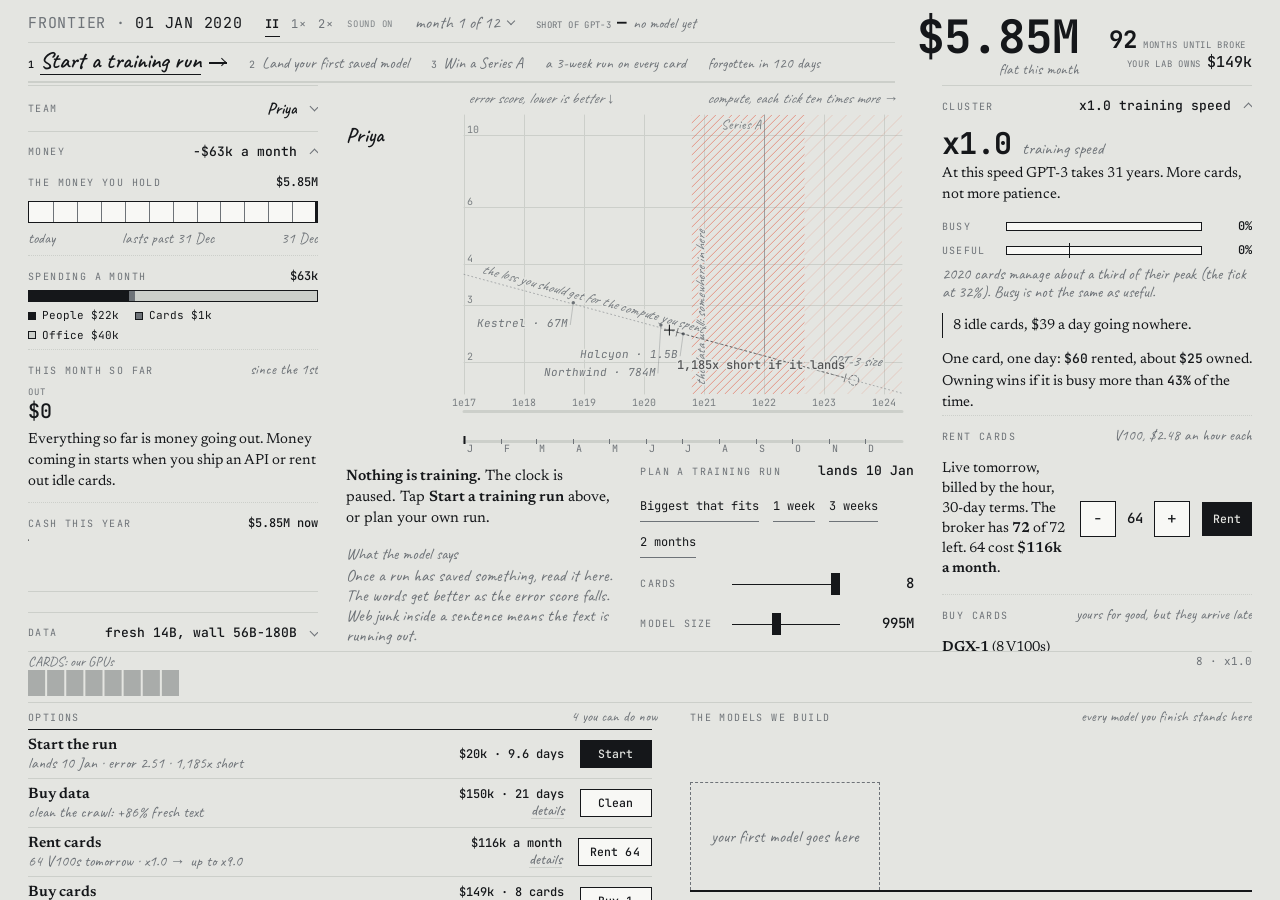
==== commit 340a6001: "FRONTIER: build a playable (site root) Co-Authored-By: Claude Opus 5.5 <noreply@anthropic.com> Claud" ====
--- a/index.html
+++ b/index.html
@@ -8,7 +8,7 @@
 <body>
 <title>Frontier</title>
 <link rel="stylesheet" href="https://fonts.googleapis.com/css2?family=Caveat:wght@400..700&family=JetBrains+Mono:ital,wght@0,400;0,500;0,700;1,400&family=Newsreader:ital,opsz,wght@0,6..72,400;0,6..72,600;1,6..72,400&display=swap">
-<link rel="stylesheet" href="game.css">
+<link rel="stylesheet" href="game.css?v=1792001339">
 <div id="fx" class="fx" role="application" aria-label="Frontier. A lab on one sheet of paper.">
   <header id="top" aria-label="Your lab">
     <div class="hd-id"><span class="g">FRONTIER</span><span class="g"> &middot; </span><span id="t-date" class="dt">01 JAN 2020</span></div>
@@ -143,16 +143,16 @@
     </div>
   </div>
 </div>
-<script src="config.js"></script>
-<script src="world.js"></script>
-<script src="corpus.js"></script>
-<script src="engine.js"></script>
-<script src="audio.js"></script>
-<script src="ui.js"></script>
-<script src="chart.js"></script>
-<script src="rows.js"></script>
-<script src="band.js"></script>
-<script src="boot.js"></script>
+<script src="config.js?v=1792001339"></script>
+<script src="world.js?v=1792001339"></script>
+<script src="corpus.js?v=1792001339"></script>
+<script src="engine.js?v=1792001339"></script>
+<script src="audio.js?v=1792001339"></script>
+<script src="ui.js?v=1792001339"></script>
+<script src="chart.js?v=1792001339"></script>
+<script src="rows.js?v=1792001339"></script>
+<script src="band.js?v=1792001339"></script>
+<script src="boot.js?v=1792001339"></script>
 
 </body>
 </html>
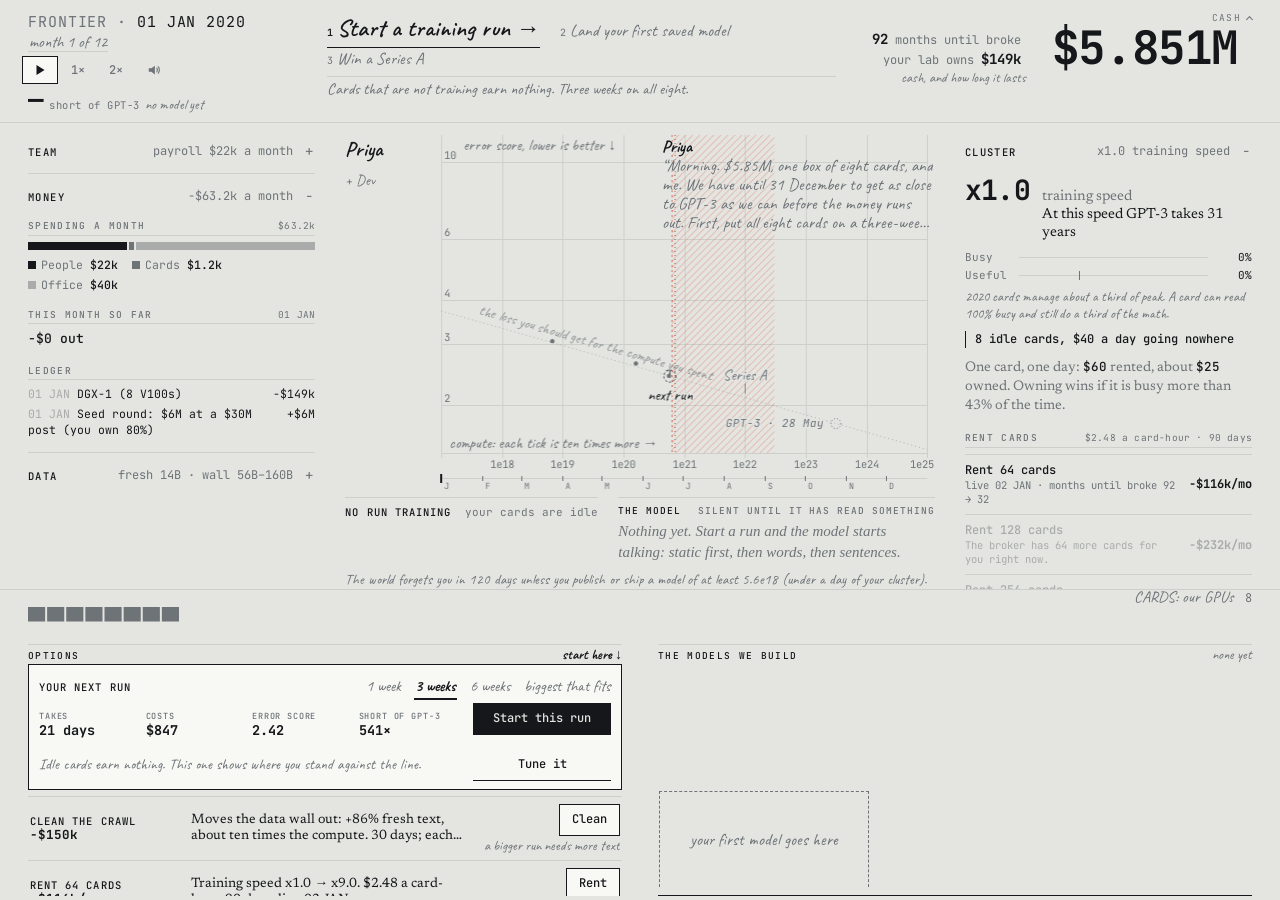
==== commit 0cb1765f: "FRONTIER: build c playable (site root) Co-Authored-By: Claude Opus 5.5 <noreply@anthropic.com> Claud" ====
--- a/index.html
+++ b/index.html
@@ -7,152 +7,119 @@
 </head>
 <body>
 <title>Frontier</title>
-<link rel="stylesheet" href="https://fonts.googleapis.com/css2?family=Caveat:wght@400..700&family=JetBrains+Mono:ital,wght@0,400;0,500;0,700;1,400&family=Newsreader:ital,opsz,wght@0,6..72,400;0,6..72,600;1,6..72,400&display=swap">
-<link rel="stylesheet" href="game.css?v=1792001339">
-<div id="fx" class="fx" role="application" aria-label="Frontier. A lab on one sheet of paper.">
-  <header id="top" aria-label="Your lab">
-    <div class="hd-id"><span class="g">FRONTIER</span><span class="g"> &middot; </span><span id="t-date" class="dt">01 JAN 2020</span></div>
-    <div class="hd-ctl t-speed" role="group" aria-label="Game speed and sound">
-      <button type="button" data-act="speed" data-x="0" id="sp0" aria-pressed="true" aria-label="Pause (space)"><span class="tx">II</span></button>
-      <button type="button" data-act="speed" data-x="1" id="sp1" aria-pressed="false" aria-label="Normal speed (1)"><span class="tx">1&times;</span></button>
-      <button type="button" data-act="speed" data-x="2" id="sp2" aria-pressed="false" aria-label="Double speed (2)"><span class="tx">2&times;</span></button>
-      <button type="button" class="t-mute" data-act="mute" id="mute" aria-pressed="false" aria-label="Sound is on. Press to mute (M)"><span class="tx" id="mute-tx">SOUND ON</span></button>
+<link rel="stylesheet" href="https://fonts.googleapis.com/css2?family=Caveat:wght@400..700&family=JetBrains+Mono:ital,wght@0,400;0,500;0,700;1,400&family=Newsreader:ital,opsz,wght@0,6..72,400;1,6..72,400&display=swap">
+<link rel="stylesheet" href="game.css?v=1792001355">
+<div id="fx" class="fx" role="application" aria-label="Frontier. A lab on one sheet of grey paper.">
+  <!-- THE TOP: the lab, the date and the clock on the left; the goal in the middle on a laptop; MONEY in the top right corner -->
+  <header class="top" id="top">
+    <div class="tl">
+      <div class="dl"><span class="lab">FRONTIER</span><span class="sep"> &middot; </span><span class="date num"><span id="t-date">01 JAN</span><span class="yr" id="t-yr"> 2020</span></span></div>
+      <button type="button" class="month" id="t-month" aria-haspopup="true" aria-expanded="false" aria-controls="ledger" title="The monthly slips"><span id="t-m">month 1 of 12</span><i class="pip" id="t-pip" hidden></i></button>
+      <div class="clock" role="group" aria-label="Time and sound">
+        <button type="button" class="tb" id="t-pause" aria-label="Pause (space)" title="Pause (space)"><svg viewBox="0 0 16 16" aria-hidden="true"><g class="ic-pause"><rect x="3" y="2.5" width="3.2" height="11"/><rect x="9.8" y="2.5" width="3.2" height="11"/></g><path class="ic-play" d="M4 2.4v11.2L13.2 8z"/></svg></button>
+        <button type="button" class="tb sp" data-speed="1" aria-label="Normal speed: one day per second">1&times;</button>
+        <button type="button" class="tb sp" data-speed="2" aria-label="Double speed">2&times;</button>
+        <button type="button" class="tb snd" id="t-mute" aria-label="Sound on. Press to mute (M)" title="Sound (M)"><svg viewBox="0 0 16 16" aria-hidden="true"><path d="M2 6h3l4-3v10l-4-3H2z"/><path class="w1" d="M11 5.5c1 .8 1 4.2 0 5" fill="none"/><path class="w2" d="M12.6 3.8c2 1.8 2 6.6 0 8.4" fill="none"/></svg></button>
+      </div>
+      <div class="short" id="f-short"><span class="sv num" id="v-short">&mdash;</span><span class="sk">short of GPT-3</span><span class="tg" id="g-short">no model yet</span></div>
     </div>
-    <button type="button" class="hd-mo" id="t-month" data-act="ledger" aria-expanded="false" aria-controls="ledger" aria-label="Month. Open the monthly slips"><span id="t-mo">month 1 of 12</span><i class="dotnew" id="t-new" hidden></i><i class="chev" aria-hidden="true"></i></button>
-    <button type="button" class="fig short" id="f-short" data-act="goto" data-to="curve"><span class="k">SHORT OF GPT-3</span><span class="v" id="t-short">&mdash;</span><span class="tg" id="g-short">no model yet</span></button>
-    <div class="money" id="money" role="group" aria-label="Your money">
-      <button type="button" class="fig cash" id="f-cash" data-act="goto" data-to="money"><span class="v" id="t-cash">$5.85M</span><span class="tg" id="g-cash"></span></button>
-      <button type="button" class="fig runway" id="f-runway" data-act="goto" data-to="money"><span class="v" id="t-runway">92</span><span class="k">MONTHS UNTIL BROKE</span><span class="tg" id="g-runway"></span></button>
-      <button type="button" class="fig lab" id="f-lab" data-act="goto" data-to="money"><span class="k">YOUR LAB OWNS</span><span class="v" id="t-lab">$149k</span><span class="tg" id="g-lab"></span></button>
-    </div>
-    <div class="ladder" id="ladder" aria-label="Your goals">
-      <div class="ld-rungs" id="ld-rungs"></div>
-      <div class="ld-bar" id="ld-bar" aria-hidden="true"><i id="ld-fill"></i></div>
-      <div class="ld-sub" id="ld-sub"></div>
-      <div class="ld-why" id="ld-why" hidden></div>
-    </div>
-    <div class="ledger" id="ledger" hidden><div class="lg-h"><b>MONTHLY SLIPS</b><span>every 1st, after payroll. The clock never stops.</span></div><div class="lg-b" id="ledger-b"></div></div>
+
+    <section class="ladder" id="ladder" aria-label="Your goals">
+      <div class="rungs" id="rungs"></div>
+      <div class="lbar" id="lbar"><i id="lbar-i"></i></div>
+      <div class="lnote" id="lnote"></div>
+    </section>
+
+    <button type="button" class="money" id="money" aria-controls="r-money" aria-expanded="false" aria-label="Money. Tap to open the books.">
+      <span class="mk">CASH<i class="mcar" aria-hidden="true"></i></span>
+      <span class="fig" id="f-cash"><span class="mv num" id="v-cash">$0</span><span class="arrow" id="a-cash" aria-hidden="true"></span></span>
+      <span class="tg num" id="g-cash">&nbsp;</span>
+      <span class="mstats"><span class="mrow" id="f-broke"><b class="num" id="v-broke">0</b><span class="ml"> months until broke</span><span class="tg num" id="g-broke">&nbsp;</span></span>
+      <span class="mrow own" id="f-own"><span class="ml">your lab owns </span><b class="num" id="v-own">$0</b><span class="tg num" id="g-own">&nbsp;</span></span>
+      <span class="hint" id="m-hint"></span></span>
+    </button>
+    <div class="ledger" id="ledger" role="region" aria-label="The monthly slips" hidden></div>
   </header>
 
-  <main id="mid">
-    <div class="col cl">
-      <section class="row" id="row-team" data-row="team">
-        <button type="button" class="rh" data-act="fold" data-row="team" aria-expanded="false"><span class="rt">Team</span><span class="rs" id="s-team"></span><i class="chev" aria-hidden="true"></i></button>
-        <div class="rb"><div class="rbi" id="b-team"></div></div>
-      </section>
-      <section class="row" id="row-money" data-row="money">
-        <button type="button" class="rh" data-act="fold" data-row="money" aria-expanded="false"><span class="rt">Money</span><span class="rs" id="s-money"></span><i class="chev" aria-hidden="true"></i></button>
-        <div class="rb"><div class="rbi" id="b-money"></div></div>
-      </section>
-      <section class="row" id="row-data" data-row="data">
-        <button type="button" class="rh" data-act="fold" data-row="data" aria-expanded="false"><span class="rt">Data</span><span class="rs" id="s-data"></span><i class="chev" aria-hidden="true"></i></button>
-        <div class="rb"><div class="rbi" id="b-data"></div></div>
-      </section>
-    </div>
-
-    <section id="curve" class="paper" aria-label="Your training runs">
+  <!-- THE MIDDLE: the paper. Phone: one scrolling stack. Laptop: margin rows left and right of the sheet. -->
+  <main class="mid" id="mid">
+    <section class="paper" id="curve" aria-label="The paper">
       <div class="chartwrap" id="chartwrap">
-        <canvas id="chart" role="img" aria-label="Error score against compute, both on a log scale. Your models are dots, GPT-3 is the ring."></canvas>
-        <ol id="margin" class="margin" aria-label="Your people. Press a name for their note."></ol>
-        <div class="slip" id="slip" hidden aria-live="polite"></div>
+        <canvas id="chart" role="img" aria-label="Error score against compute, on log paper: the line you should land on, your saved models, rival labs and GPT-3"></canvas>
+        <ol class="people" id="people" aria-label="Your people. Press a name for their note."></ol>
+        <div class="voice" id="voice" aria-live="polite"></div>
+        <div class="slip" id="slip" role="status" hidden></div>
       </div>
-      <div class="train-cols">
-        <div class="col-live">
-          <div id="runs" class="runs"></div>
-          <div id="sample" class="sample" aria-live="polite"></div>
-        </div>
-        <div class="col-design" id="designer">
-          <div class="dz-head"><span class="rt">Plan a training run</span><span class="rs" id="d-fig"></span></div>
-          <div class="dz-pools" id="d-pools" role="group" aria-label="Which cards"></div>
-          <div class="dz-quick" role="group" aria-label="Quick sizes">
-            <button type="button" data-act="preset" data-p="mem">Biggest that fits</button>
-            <button type="button" data-act="preset" data-p="7">1 week</button>
-            <button type="button" data-act="preset" data-p="21">3 weeks</button>
-            <button type="button" data-act="preset" data-p="60">2 months</button>
-          </div>
-          <div class="dz-row"><label for="d-gpus">Cards</label><input type="range" id="d-gpus" min="0" max="8" step="1" value="8"><output id="o-gpus">8</output></div>
-          <div class="dz-row"><label for="d-n">Model size</label><input type="range" id="d-n" min="0" max="1000" step="1"><output id="o-n">1B</output></div>
-          <div class="dz-row"><label for="d-d">Text to read</label><input type="range" id="d-d" min="0" max="1000" step="1"><output id="o-d">20B</output></div>
-          <div class="dz-out" id="d-out"></div>
-          <ul class="dz-warn" id="d-warn"></ul>
-          <div class="dz-go"><button type="button" class="lnk" data-act="details" id="d-more" aria-expanded="false">Show the numbers</button></div>
-          <div class="dz-adv" id="d-adv" hidden><label class="chk"><input type="checkbox" id="d-recipe" checked> Keep model size and text in balance</label><div class="dz-det" id="d-det"></div></div>
-        </div>
-      </div>
+      <div class="runbar" id="runbar"></div>
+      <div class="model" id="model" aria-live="polite"><div class="model-meta" id="model-meta"></div><p class="model-text" id="model-text"></p></div>
+      <div class="forgot" id="forgot"></div>
     </section>
 
-    <div class="col cr">
-      <section class="row" id="row-cluster" data-row="cluster">
-        <button type="button" class="rh" data-act="fold" data-row="cluster" aria-expanded="false"><span class="rt">Cluster</span><span class="rs" id="s-cluster"></span><i class="chev" aria-hidden="true"></i></button>
-        <div class="rb"><div class="rbi" id="b-cluster"></div></div>
-      </section>
-      <section class="row" id="row-news" data-row="news" hidden>
-        <button type="button" class="rh" data-act="fold" data-row="news" aria-expanded="false"><span class="rt">Rivals and news</span><span class="rs" id="s-news"></span><i class="chev" aria-hidden="true"></i></button>
-        <div class="rb"><div class="rbi" id="b-news"></div></div>
-      </section>
+    <div class="col col-l">
+      <section class="fold" id="r-team" data-row="team"><h2 class="row-h"><button type="button" class="row-btn" aria-expanded="false"><span class="row-t">Team</span></button><div class="row-s" id="s-team"></div><i class="row-chev" aria-hidden="true"></i></h2><div class="row-b" id="b-team"></div></section>
+      <section class="fold" id="r-money" data-row="money"><h2 class="row-h"><button type="button" class="row-btn" aria-expanded="false"><span class="row-t">Money</span></button><div class="row-s" id="s-money"></div><i class="row-chev" aria-hidden="true"></i></h2><div class="row-b" id="b-money"></div></section>
+      <section class="fold" id="r-data" data-row="data"><h2 class="row-h"><button type="button" class="row-btn" aria-expanded="false"><span class="row-t">Data</span></button><div class="row-s" id="s-data"></div><i class="row-chev" aria-hidden="true"></i></h2><div class="row-b" id="b-data"></div></section>
+    </div>
+    <div class="col col-r">
+      <section class="fold" id="r-cluster" data-row="cluster"><h2 class="row-h"><button type="button" class="row-btn" aria-expanded="false"><span class="row-t">Cluster</span></button><div class="row-s" id="s-cluster"></div><i class="row-chev" aria-hidden="true"></i></h2><div class="row-b" id="b-cluster"></div></section>
+      <section class="fold" id="r-rivals" data-row="rivals" hidden><h2 class="row-h"><button type="button" class="row-btn" aria-expanded="false"><span class="row-t">Rivals and news</span></button><div class="row-s" id="s-rivals"></div><i class="row-chev" aria-hidden="true"></i></h2><div class="row-b" id="b-rivals"></div></section>
     </div>
   </main>
 
-  <footer id="foot">
-    <button type="button" class="cells" id="cells" data-act="goto" data-to="cluster" aria-label="Your cluster, one cell for every card. Open the cluster.">
-      <canvas id="cells-cv" aria-hidden="true"></canvas>
-      <span class="cells-cap" id="cells-cap"></span>
-    </button>
-    <div id="band">
-      <section class="opts" id="options" aria-label="Options: what you can do now">
-        <div class="band-h"><span class="rt">Options</span><span class="hint" id="opt-hint"></span></div>
-        <div class="opt-list" id="opt-list"></div>
+  <!-- THE BOTTOM: always on screen. The cluster as a strip of cells, then OPTIONS (left) and THE MODELS WE BUILD (right). -->
+  <footer class="deck" id="deck">
+    <div class="cellsrow" id="cellsrow"><span class="clab"><span class="pn" id="cells-l">CARDS: our GPUs</span><span class="cn num" id="cells-n">8</span></span><canvas id="cells" aria-hidden="true"></canvas></div>
+    <div class="band" id="band">
+      <section class="opts-sec" id="opts-sec" aria-label="Options">
+        <h2 class="bh"><span class="bt">OPTIONS</span><span class="bn" id="opts-n"></span></h2>
+        <div class="opts" id="opts">
+          <article class="opt run" id="opt-run">
+            <div class="o-h"><span class="o-t"><span class="lg-only">Your next run</span><span class="sh-only">Next run</span></span><div class="presets" id="d-presets" role="group" aria-label="Quick runs"></div></div>
+            <div class="dz-read" id="d-read"></div>
+            <p class="o-e" id="d-note"></p>
+            <div class="o-f"><button type="button" class="btn primary" id="d-launch">Start this run</button><button type="button" class="btn link" id="d-tune" aria-expanded="false" aria-controls="tune">Tune it</button></div>
+          </article>
+          <div class="opts-dyn" id="opts-dyn"></div>
+        </div>
       </section>
-      <section class="shelf" id="shelf" aria-label="The models we build">
-        <div class="band-h"><span class="rt">The models we build</span><span class="hint" id="shelf-hint"></span></div>
-        <div class="shelf-row" id="shelf-row"></div>
+      <section class="shelf-sec" id="shelf-sec" aria-label="The models we build">
+        <h2 class="bh"><span class="bt">THE MODELS WE BUILD</span><span class="bn" id="shelf-n">none yet</span></h2>
+        <div class="shelf" id="shelf"><div class="dc" id="shelf-done"></div><div class="dc" id="shelf-live"></div></div>
       </section>
     </div>
   </footer>
 
-  <div id="floats" class="floats" aria-hidden="true"></div>
-
-  <div id="card" class="modal card-modal" hidden>
-    <div class="sheet" role="dialog" aria-modal="true" aria-labelledby="c-title">
-      <div class="fuse rest" aria-hidden="true"><i></i></div>
-      <button type="button" class="x-close" data-act="closecard" aria-label="Close">close</button>
-      <div id="c-body"></div>
+  <!-- sheets: letters, offers, the run designer and a saved model's card all slide up from the bottom -->
+  <div class="scrim" id="scrim" hidden></div>
+  <section class="sheet tune" id="tune" aria-label="Tune the next run" hidden>
+    <div class="sh-h"><span class="o-t">Tune the next run</span><button type="button" class="btn link" id="tune-x">Done</button></div>
+    <div class="dz-sliders" id="d-sliders">
+      <label class="sl"><span class="sl-k">Model size</span><span class="sl-v num" id="d-params-v"></span><input type="range" id="d-params" min="0" max="1000" step="1" aria-label="Model size: bigger learns more and trains slower"></label>
+      <label class="sl"><span class="sl-k">Text to read</span><span class="sl-v num" id="d-tokens-v"></span><input type="range" id="d-tokens" min="0" max="1000" step="1" aria-label="Text to read, in tokens"></label>
+      <div class="sl"><span class="sl-k">Cards</span><span class="sl-v num" id="d-gpus-v"></span><input type="range" id="d-gpus" min="1" max="8" step="1" aria-label="How many cards"></div>
+      <div class="chips" id="d-pools" role="group" aria-label="Which cards"></div>
+      <label class="recipe"><input type="checkbox" id="d-recipe" checked> match the text to the model size (the 2020 recipe)</label>
     </div>
-  </div>
-  <div id="modal" class="modal" hidden>
-    <div class="sheet" role="dialog" aria-modal="true" aria-labelledby="m-title">
-      <div class="fuse rest" aria-hidden="true"><i></i></div>
-      <div class="m-paused">paused: nothing expires while you read</div>
-      <div class="m-plaque" id="m-plaque"></div>
-      <div class="m-from" id="m-from"></div>
-      <h2 id="m-title"></h2>
-      <p class="m-body" id="m-body"></p>
-      <div class="m-sample" id="m-sample"></div>
-      <p class="m-note" id="m-note"></p>
-      <div class="m-opts" id="m-opts"></div>
-    </div>
-  </div>
-  <div id="end" class="modal end" hidden>
-    <div class="sheet" role="dialog" aria-modal="true" aria-labelledby="e-title">
-      <div class="m-from" id="e-date"></div>
-      <h2 id="e-title"></h2>
-      <p class="m-body" id="e-reason"></p>
-      <p class="m-body" id="e-gap"></p>
-      <div class="e-score" id="e-score"></div>
-      <div class="m-opts"><button type="button" class="opt-btn primary" data-act="newyear"><b>Play another 2020</b><span>New hidden data wall, rivals and luck. Same rules.</span></button><button type="button" class="opt-btn" data-act="review"><b>Look at the board</b><span>Close this and inspect your year.</span></button></div>
-    </div>
-  </div>
+    <ul class="dz-warn" id="d-warn"></ul>
+    <details class="dz-detail" id="d-detail"><summary>The numbers behind it</summary><div id="d-detail-b"></div></details>
+  </section>
+  <div class="modal sheet" id="modal" role="dialog" aria-modal="true" aria-labelledby="m-title" hidden></div>
+  <div class="floats" id="floats" aria-hidden="true"></div>
+  <div class="endcard" id="end" role="dialog" aria-modal="true" aria-labelledby="e-head" hidden></div>
 </div>
-<script src="config.js?v=1792001339"></script>
-<script src="world.js?v=1792001339"></script>
-<script src="corpus.js?v=1792001339"></script>
-<script src="engine.js?v=1792001339"></script>
-<script src="audio.js?v=1792001339"></script>
-<script src="ui.js?v=1792001339"></script>
-<script src="chart.js?v=1792001339"></script>
-<script src="rows.js?v=1792001339"></script>
-<script src="band.js?v=1792001339"></script>
-<script src="boot.js?v=1792001339"></script>
+<script src="config.js?v=1792001355"></script>
+<script src="corpus.js?v=1792001355"></script>
+<script src="world.js?v=1792001355"></script>
+<script src="engine.js?v=1792001355"></script>
+<script src="audio.js?v=1792001355"></script>
+<script src="fx.js?v=1792001355"></script>
+<script src="strip.js?v=1792001355"></script>
+<script src="chart.js?v=1792001355"></script>
+<script src="cells.js?v=1792001355"></script>
+<script src="designer.js?v=1792001355"></script>
+<script src="rows.js?v=1792001355"></script>
+<script src="options.js?v=1792001355"></script>
+<script src="main.js?v=1792001355"></script>
 
 </body>
 </html>
--- a/game.css
+++ b/game.css
@@ -1,711 +1,634 @@
-/* FRONTIER, the lab dashboard, on grey paper. One sheet of cold log paper: black ink, serif for the model's words, mono for numbers,
-   handwriting for people and pencil. Vermilion is danger only. There is no dark mode, no glow outside a training cell, no gradient, no card shadow.
-   Every colour is a token here. Layout: money top right, the paper in the middle, options and the models we build along the bottom. */
+/* FRONTIER. One sheet of cold grey log paper, black ink, pencil notes, handwriting for people. Every colour is a token here.
+   No dark mode, no glow, no glass, no gradient fills, no shadows, no rounded cards. Vermilion is danger and nothing else.
+   The filament is the glow inside a training cell and the tip of a burning fuse. */
 :root {
-  --paper: #E4E5E1;
-  --ink: #15171A;
-  --grid: #CCCFCA;
-  --graphite: #6E7378;
-  --reserve: #F8F8F5;
-  --vermilion: #E5482E;  /* danger only: the data wall hatch, a scar, a hang, bankruptcy */
-  --dry: #A9ACAA;
-  --filament: #FF7A21;   /* only the glow inside training cells and the tip of a burning fuse */
+  color-scheme: light;
+  --paper: #E4E5E1;       /* the world */
+  --ink: #15171A;         /* the pen, the curve, text, owned things, every number */
+  --grid: #CCCFCA;        /* the decade grid, hairlines, rules */
+  --graphite: #6E7378;    /* secondary text, pencil notes, rival dots, anything not yours */
+  --reserve: #F8F8F5;     /* white cells: money you still hold, empty slots, the strip's channel, letters */
+  --vermilion: #E5482E;   /* danger only: the data wall hatch, a scar, a hang, bankruptcy */
+  --dry: #A9ACAA;         /* faded ink when something dies */
+  --filament: #FF7A21;    /* only the glow inside training cells and the tip of a burning fuse */
   --mono: 'JetBrains Mono', ui-monospace, 'SFMono-Regular', Menlo, Consolas, 'Liberation Mono', monospace;
   --serif: 'Newsreader', 'Iowan Old Style', 'Palatino Linotype', Georgia, 'Times New Roman', serif;
   --hand: 'Caveat', 'Segoe Print', 'Bradley Hand', 'Marker Felt', 'Comic Sans MS', cursive;
   --gut: 16px;
-  --margin: 60px;
-  color-scheme: light;
-  background: var(--paper);
-  color: var(--ink);
+  --margin: 58px;
+  --st: env(safe-area-inset-top, 0px);
+  --sb: env(safe-area-inset-bottom, 0px);
+  --sl: env(safe-area-inset-left, 0px);
+  --sr: env(safe-area-inset-right, 0px);
 }
 html, body { background: var(--paper); color: var(--ink); margin: 0; height: 100%; overflow: hidden; overscroll-behavior: none; }
-body { font-family: var(--mono); }
-[hidden] { display: none !important; }
-
+.fx, .fx *, .fx *::before, .fx *::after { box-sizing: border-box; }
 .fx {
-  position: fixed; inset: 0; box-sizing: border-box; background: var(--paper); color: var(--ink);
-  font-family: var(--mono); font-size: 13px; line-height: 1.4; font-variant-numeric: tabular-nums; font-feature-settings: 'tnum' 1;
-  display: grid; grid-template-columns: minmax(0, 1fr); grid-template-rows: auto minmax(0, 1fr) auto;
-  padding: env(safe-area-inset-top, 0px) max(var(--gut), env(safe-area-inset-right, 0px)) 0 max(var(--gut), env(safe-area-inset-left, 0px));
-  -webkit-font-smoothing: antialiased; text-rendering: optimizeLegibility; -webkit-tap-highlight-color: transparent; overflow: hidden;
-}
-.fx *, .fx *::before, .fx *::after { box-sizing: border-box; }
-:where(.fx) button { font: inherit; color: inherit; background: none; border: 0; padding: 0; margin: 0; cursor: pointer; text-align: inherit; touch-action: manipulation; border-radius: 0; }
-:where(.fx) button:disabled { cursor: default; }
+  position: fixed; inset: 0; display: grid; grid-template-rows: auto minmax(0, 1fr) auto; overflow: hidden;
+  background: var(--paper); color: var(--ink); font: 13px/1.4 var(--mono); font-variant-numeric: tabular-nums;
+  -webkit-font-smoothing: antialiased; text-rendering: optimizeLegibility; -webkit-text-size-adjust: 100%;
+  -webkit-tap-highlight-color: transparent;
+}
+:where(.fx button) { font: inherit; color: inherit; background: none; border: 0; padding: 0; margin: 0; cursor: pointer; border-radius: 0; touch-action: manipulation; -webkit-tap-highlight-color: transparent; }
 .fx :focus { outline: none; }
 .fx :focus-visible { outline: 2px solid var(--ink); outline-offset: 2px; }
-.fx h2, .fx h3, .fx h4 { margin: 0; font: inherit; }
-.fx p { margin: 0; }
-.fx a { color: var(--ink); text-decoration: underline; text-decoration-color: var(--graphite); text-underline-offset: 3px; }
-.fx output { font-family: var(--mono); font-variant-numeric: tabular-nums; }
-.fx .g { color: var(--graphite); }
-.fx .hand { font-family: var(--hand); }
-.fx .dry { color: var(--dry); }
-.fx .dng { color: var(--vermilion); }
-@keyframes fresh { 0% { background: var(--reserve); } 100% { background: transparent; } }
-.fresh { animation: fresh .7s ease-out; }
-
-/* small-caps mono label, the voice of every ruled section */
-.rt { font-family: var(--mono); font-size: 10px; line-height: 14px; letter-spacing: .14em; text-transform: uppercase; color: var(--graphite); font-weight: 400; }
-
-/* ---------------------------------------------------------------- the top: date and controls left, MONEY top right */
-#top {
-  position: relative; display: grid; grid-template-columns: 176px minmax(0, 1fr); column-gap: 8px; padding-top: 8px;
-  grid-template-areas: "id money" "ctl money" "mo money" "short money" "ladder ladder"; align-items: start;
-}
-.hd-id { grid-area: id; font-size: 12.5px; line-height: 20px; letter-spacing: .05em; white-space: nowrap; }
-.hd-id .dt { color: var(--ink); }
-.hd-ctl { grid-area: ctl; display: flex; align-items: center; gap: 0; height: 24px; margin-top: 0; }
-.hd-ctl button { position: relative; padding: 0 11px 0 0; height: 24px; font-size: 11px; line-height: 24px; letter-spacing: .08em; color: var(--graphite); white-space: nowrap; }
-.hd-ctl button::before { content: ''; position: absolute; left: -4px; right: 2px; top: 50%; height: 44px; margin-top: -22px; }
-.hd-ctl button .tx { position: relative; display: inline-block; }
-.hd-ctl button[aria-pressed="true"]:not(.t-mute) { color: var(--ink); font-weight: 700; }
-.hd-ctl button[aria-pressed="true"]:not(.t-mute) .tx::after { content: ''; position: absolute; left: 0; right: 0; bottom: -1px; height: 1.5px; background: var(--ink); }
-.t-speed.held button[aria-pressed="true"]:not(.t-mute) .tx::after { height: 0; border-bottom: 1.5px dotted var(--ink); background: none; }
-.t-mute { margin-left: 2px; font-size: 9px !important; opacity: .85; padding-right: 0 !important; }
-.t-mute[aria-pressed="true"] .tx { text-decoration: line-through; text-decoration-thickness: 1px; }
-.hd-mo { grid-area: mo; justify-self: start; position: relative; display: inline-flex; align-items: center; gap: 6px; height: 18px; font-family: var(--hand); font-size: 16px; line-height: 18px; color: var(--graphite); padding: 0; }
-.hd-mo::before { content: ''; position: absolute; left: -4px; right: 0; top: 50%; height: 40px; margin-top: -20px; }
-.hd-mo[aria-expanded="true"] { color: var(--ink); }
-.chev { display: inline-block; width: 7px; height: 7px; border-right: 1px solid currentColor; border-bottom: 1px solid currentColor; transform: translateY(-2px) rotate(45deg); transition: transform .25s; flex: none; }
-.hd-mo .chev { margin-left: 2px; width: 6px; height: 6px; }
-[aria-expanded="true"] > .chev { transform: translateY(1px) rotate(225deg); }
-.dotnew { width: 5px; height: 5px; background: var(--ink); border-radius: 50%; display: inline-block; }
-
-.fig { text-align: left; display: block; }
-.fig .k { display: block; font-size: 9px; line-height: 12px; letter-spacing: .08em; color: var(--graphite); white-space: nowrap; }
-.fig .v { display: inline-block; font-weight: 500; color: var(--ink); white-space: nowrap; }
-.fig .tg { font-family: var(--hand); font-size: 15px; line-height: 15px; color: var(--graphite); white-space: nowrap; }
-.fig .tg.good { color: var(--ink); }
-.fig .tg .mm { }
-.short { grid-area: short; display: flex; align-items: baseline; flex-wrap: wrap; column-gap: 6px; min-height: 22px; position: relative; min-width: 0; }
-.short::before { content: ''; position: absolute; left: -4px; right: -4px; top: -8px; bottom: -8px; }
-.short .k { display: inline; letter-spacing: .04em; }
-.short .tg:empty { display: none; }
-.short .v { font-size: 16px; line-height: 20px; font-weight: 700; }
-.short .v.passed { font-family: var(--hand); font-size: 21px; font-weight: 700; }
-
-/* money: the anchor of the top right corner */
-.money { grid-area: money; grid-row: 1 / span 4; justify-self: end; align-self: start; display: grid; grid-template-columns: auto; justify-items: end; row-gap: 1px; text-align: right; }
-.money .fig { text-align: right; position: relative; }
-.money .fig::before { content: ''; position: absolute; left: -6px; right: -2px; top: -3px; bottom: -3px; }
-.cash .v { font-size: 34px; line-height: 38px; font-weight: 700; letter-spacing: -.02em; display: block; }
-.cash .v.neg { color: var(--vermilion); }
-.cash .tg { display: block; }
-.runway { display: flex; align-items: baseline; justify-content: flex-end; gap: 0 6px; margin-top: 4px; flex-wrap: wrap; }
-.runway .v { font-size: 17px; line-height: 20px; font-weight: 700; order: 1; }
-.runway .k { order: 2; display: inline; }
-.runway .tg { order: 3; }
-.runway .v.cau { text-decoration: underline; text-decoration-thickness: 1.5px; text-underline-offset: 3px; }
-.runway .v.bad { color: var(--vermilion); }
-.lab { display: flex; align-items: baseline; justify-content: flex-end; gap: 6px; flex-wrap: wrap; }
-.lab .tg { display: none; }
-.lab .k { display: inline; }
-.lab .v { font-size: 13px; line-height: 16px; }
-.lab .tg .mm { display: none; }
-.cash.flash-in .v { animation: jolt .45s steps(2); }
-.cash.flash-out .v { animation: jolt2 .45s steps(2); }
-@keyframes jolt { 0% { transform: translateY(-2px); } 100% { transform: none; } }
-@keyframes jolt2 { 0% { transform: translateY(2px); } 100% { transform: none; } }
-
-/* the goal ladder: handwriting on the paper, one rung lit */
-.ladder { grid-area: ladder; position: relative; padding: 5px 0 0; margin-top: 4px; border-top: 1px solid var(--grid); display: flex; flex-wrap: wrap; align-items: baseline; column-gap: 14px; }
-.ld-rungs, .ld-sub { display: contents; }
-.rung { font-family: var(--hand); display: inline-flex; align-items: baseline; gap: 6px; white-space: nowrap; color: var(--graphite); font-size: 16px; line-height: 20px; order: 4; }
-.rung .rn { font-family: var(--mono); font-size: 10px; letter-spacing: .04em; color: var(--graphite); }
-.rung.done { color: var(--dry); display: none; }
-.rung.done .rl { text-decoration: line-through; text-decoration-thickness: 1px; }
-.rung.lit { order: 1; flex: 0 0 auto; font-size: 23px; line-height: 26px; color: var(--ink); text-align: left; position: relative; padding: 0 0 3px; font-weight: 600; }
-.rung.lit .rn { color: var(--ink); }
-.rung.lit .rl { border-bottom: 1px solid var(--ink); padding-bottom: 0; }
-.rung.lit .arr { display: inline-block; width: 18px; height: 1.5px; background: var(--ink); position: relative; align-self: center; margin-left: 2px; }
-.rung.lit .arr::after { content: ''; position: absolute; right: 1px; top: 0; width: 6px; height: 6px; border-top: 1.5px solid var(--ink); border-right: 1.5px solid var(--ink); transform: rotate(45deg); transform-origin: 100% 0; }
-.rung.lit::before { content: ''; position: absolute; left: -6px; right: -6px; top: -6px; bottom: -6px; }
-.rung.lit[aria-disabled="true"] { color: var(--graphite); }
-.rung.lit.pulse .rl { animation: breathe 2.6s ease-in-out infinite; }
-@keyframes breathe { 0%, 100% { border-bottom-width: 1px; } 50% { border-bottom-width: 3px; } }
-.ld-bar { order: 3; flex: 1 0 100%; height: 2px; background: var(--grid); margin: 0 0 2px; }
-.ld-bar i { display: block; height: 100%; width: 0; background: var(--ink); transition: width .6s ease; }
-.ld-sub .sb { order: 2; flex: 1 1 auto; min-width: 0; text-align: right; font-family: var(--hand); font-size: 15px; line-height: 18px; color: var(--graphite); }
-.ld-sub .chip { order: 5; margin-left: auto; font-family: var(--hand); font-size: 15px; line-height: 18px; color: var(--graphite); white-space: nowrap; }
-.ld-sub .chip.bad { color: var(--vermilion); }
-.ld-sub .chip.bad .lnk-p { border-color: var(--vermilion); }
-.ld-why { order: 6; flex: 1 0 100%; }
-.ld-why { font-family: var(--hand); font-size: 15px; line-height: 17px; color: var(--graphite); padding: 0 0 2px; }
-
-/* the ledger of monthly slips: a sheet that drops from the date */
-.ledger { position: absolute; left: 0; top: 78px; z-index: 40; width: min(100%, 460px); max-height: 60dvh; overflow: auto; background: var(--reserve); border: 1px solid var(--ink); padding: 10px 14px 12px; }
-.lg-h { display: flex; flex-direction: column; gap: 2px; padding-bottom: 6px; border-bottom: 1px solid var(--grid); }
-.lg-h b { font-weight: 400; font-size: 10px; letter-spacing: .14em; color: var(--graphite); }
-.lg-h span { font-family: var(--hand); font-size: 15px; color: var(--graphite); }
-.lg-s { padding: 8px 0 4px; border-bottom: 1px solid var(--grid); }
-.lg-s:last-child { border-bottom: 0; }
-.lg-s b { font-size: 11px; letter-spacing: .08em; font-weight: 500; }
-.lg-l { font-family: var(--serif); font-size: 14px; line-height: 20px; padding-left: 14px; position: relative; }
-.lg-l::before { content: ''; position: absolute; left: 2px; top: 10px; width: 6px; height: 1px; background: var(--graphite); }
-.lg-e { font-family: var(--hand); font-size: 16px; color: var(--graphite); padding: 8px 0; }
-
-/* ---------------------------------------------------------------- the middle: the paper, with ruled sections around it */
-#mid { position: relative; min-height: 0; overflow-y: auto; overflow-x: hidden; display: flex; flex-direction: column; -webkit-overflow-scrolling: touch; overscroll-behavior: contain; scrollbar-width: thin; scrollbar-color: var(--grid) transparent; padding-bottom: 14px; }
-#mid::-webkit-scrollbar { width: 6px; } #mid::-webkit-scrollbar-thumb { background: var(--grid); }
+.fx [hidden] { display: none !important; }
+.num { font-family: var(--mono); font-variant-numeric: tabular-nums; }
+.hand { font-family: var(--hand); }
+.pencil { font-family: var(--hand); color: var(--graphite); }
+.muted { color: var(--graphite); } .dim { color: var(--dry); } .small { font-size: 11.5px; }
+.bad-t { color: var(--ink); font-weight: 700; text-decoration: underline; text-decoration-color: var(--grid); text-underline-offset: 3px; }
+.dgr { color: var(--vermilion); }
+.dc { display: contents; }
+.sw { display: inline; } .lp { display: none; }
+.acc { color: var(--ink); font-weight: 500; }
+.in { color: var(--ink); } .out { color: var(--ink); }
+
+/* ================= THE TOP: the lab and the clock on the left, the goal in the middle on a laptop, MONEY in the top right ================= */
+.top {
+  position: relative; z-index: 30; display: grid; grid-template-columns: minmax(0, 1fr) auto; grid-template-areas: "tl money" "ladder ladder";
+  column-gap: 12px; row-gap: 4px; align-items: start; background: var(--paper); border-bottom: 1px solid var(--grid);
+  padding: calc(var(--st) + 9px) max(var(--gut), var(--sr)) 7px max(var(--gut), var(--sl));
+}
+.tl { grid-area: tl; min-width: 0; display: flex; flex-direction: column; align-items: flex-start; gap: 1px; }
+.dl { font-size: 12.5px; line-height: 18px; letter-spacing: 0.06em; white-space: nowrap; }
+.dl .lab, .dl .sep { color: var(--graphite); }
+.dl .date { color: var(--ink); }
+.dl .yr { display: none; }
+.month { position: relative; font: 400 15px/18px var(--hand); color: var(--graphite); border-bottom: 1px solid var(--grid); padding: 0 1px; min-height: 18px; }
+.month:hover { color: var(--ink); border-bottom-color: var(--ink); }
+.pip { position: absolute; right: -9px; top: 2px; width: 5px; height: 5px; background: var(--ink); border-radius: 50%; }
+.clock { display: flex; align-items: center; gap: 2px; margin: 3px 0 1px -6px; }
+.tb { position: relative; min-width: 36px; height: 28px; padding: 0 7px; border: 1px solid transparent; font: 500 12px/1 var(--mono); display: inline-flex; align-items: center; justify-content: center; color: var(--ink); }
+.tb::before { content: ''; position: absolute; left: -2px; right: -2px; top: -8px; bottom: -8px; }
+.tb svg { width: 14px; height: 14px; fill: currentColor; stroke: none; }
+.tb .ic-play { display: none; } .tb.isplay .ic-pause { display: none; } .tb.isplay .ic-play { display: block; }
+.tb:hover { background: var(--reserve); border-color: var(--grid); }
+.tb.sp { color: var(--graphite); }
+.tb.sp.on { color: var(--ink); border-bottom: 2px solid var(--ink); }
+#t-pause.on { background: var(--reserve); border-color: var(--ink); }
+.tb.snd svg path { stroke: currentColor; stroke-width: 1.3; } .tb.snd svg path:first-child { stroke: none; }
+.tb.snd { color: var(--graphite); }
+.tb.snd.muted .w1, .tb.snd.muted .w2 { display: none; }
+.tb.snd.muted::after { content: ''; position: absolute; left: 8px; right: 8px; top: 50%; height: 1px; background: var(--ink); transform: rotate(-40deg); }
+.short { display: flex; align-items: baseline; flex-wrap: wrap; gap: 0 6px; margin-top: 0; }
+.short .sv { font-size: 21px; line-height: 24px; font-weight: 700; letter-spacing: -0.02em; }
+.short .sk { font-size: 10px; letter-spacing: 0.04em; color: var(--graphite); }
+.short .tg { font: 400 14px/16px var(--hand); color: var(--graphite); display: none; }
+.short.passed .sv { font-size: 16px; }
+
+.tg { font: 400 14.5px/15px var(--hand); color: var(--graphite); white-space: nowrap; }
+.tg .lng { opacity: 0.9; display: none; }
+.tg.gain { color: var(--ink); } .tg.bad { color: var(--graphite); text-decoration: underline; text-decoration-color: var(--grid); text-underline-offset: 2px; }
+
+/* money: the anchor of the top right corner and the largest figure at the top */
+.money { grid-area: money; display: grid; justify-items: end; text-align: right; min-width: 0; max-width: min(214px, calc(100vw - 186px)); overflow: hidden; gap: 0; padding: 0 6px 2px 8px; margin-right: -6px; color: var(--ink); }
+.money:hover .mk { color: var(--ink); }
+.mk { font-size: 9.5px; line-height: 12px; letter-spacing: 0.14em; color: var(--graphite); display: inline-flex; align-items: center; gap: 6px; }
+.mcar { display: inline-block; width: 5px; height: 5px; border-right: 1px solid currentColor; border-bottom: 1px solid currentColor; transform: rotate(45deg); margin-top: -2px; }
+.money[aria-expanded="true"] .mcar { transform: rotate(225deg); margin-top: 2px; }
+.fig { display: inline-flex; align-items: baseline; gap: 5px; }
+.mv { font-size: 32px; line-height: 34px; font-weight: 700; letter-spacing: -0.03em; white-space: nowrap; }
+.arrow { width: 9px; font-size: 9px; color: var(--graphite); opacity: 0; transition: opacity 0.5s; align-self: center; }
+.arrow.on { opacity: 1; transition: none; }
+.money .tg { text-align: right; min-height: 15px; }
+.mstats { display: contents; }
+.mrow { display: block; font-size: 11px; line-height: 16px; white-space: nowrap; max-width: 100%; }
+.mrow b { font-size: 12.5px; font-weight: 700; }
+.mrow .ml { color: var(--graphite); }
+.mrow .tg { margin-left: 5px; }
+.mrow.caution b { text-decoration: underline; text-decoration-thickness: 2px; text-underline-offset: 3px; }
+.mrow.danger b { color: var(--vermilion); }
+.mrow.danger .ml { color: var(--vermilion); }
+.hint { font: 400 14px/15px var(--hand); color: var(--graphite); min-height: 0; }
+.hint:empty { display: none; }
+.hint { display: none; }
+.opt.run .o-e { display: none; } .opt.run .o-e.warn { display: -webkit-box; }
+.lg-only { display: none; } .sh-only { display: inline; }
+
+/* the goal: three rungs of handwriting, the lit one is the button */
+.ladder { grid-area: ladder; min-width: 0; display: grid; gap: 2px; }
+.rungs { display: flex; flex-wrap: wrap; align-items: baseline; gap: 0 14px; min-width: 0; }
+.rung { font: 400 15.5px/21px var(--hand); color: var(--graphite); text-align: left; white-space: nowrap; }
+.rung .rn { font-family: var(--mono); font-size: 10px; margin-right: 4px; letter-spacing: 0; }
+.rung.lit { font-size: 22px; line-height: 26px; font-weight: 600; color: var(--ink); border-bottom: 1px solid var(--ink); cursor: pointer; flex: 0 1 auto; max-width: 100%; overflow: hidden; text-overflow: ellipsis; }
+.rung.lit:hover { background: var(--reserve); }
+.rung.lit .ar { margin-left: 6px; }
+.rung.done { text-decoration: line-through; text-decoration-color: var(--dry); color: var(--dry); display: none; }
+.rung.dim { color: var(--graphite); }
+.lbar { height: 1px; background: var(--grid); position: relative; margin-top: 1px; }
+.lbar i { position: absolute; left: 0; top: -1px; height: 3px; width: 0; background: var(--ink); transition: width 0.6s ease-out; }
+.lnote { display: flex; flex-wrap: wrap; align-items: baseline; gap: 0 10px; font: 400 15px/17px var(--hand); color: var(--graphite); min-height: 17px; }
+.lnote:empty { display: none; }
+.lnote .ln-why b { font-weight: 600; color: var(--ink); }
+.lnote .chip { font: 500 10px/1.5 var(--mono); border: 1px solid var(--ink); color: var(--ink); padding: 0 6px; white-space: nowrap; }
+.lnote .chip.danger { border-color: var(--vermilion); color: var(--vermilion); }
+
+/* the ledger behind the month label */
+.ledger { position: absolute; left: max(10px, var(--sl)); top: 100%; margin-top: -1px; width: min(480px, calc(100% - 20px)); max-height: min(62vh, 520px); overflow: auto; z-index: 40; background: var(--reserve); border: 1px solid var(--ink); padding: 10px 14px 12px; }
+.lg-h { display: flex; justify-content: space-between; align-items: center; font: 500 10px/1 var(--mono); letter-spacing: 0.14em; text-transform: uppercase; color: var(--graphite); margin-bottom: 8px; }
+.lg-empty { color: var(--graphite); font: 15px/20px var(--serif); margin: 6px 0; }
+.lg-slip { border-top: 1px solid var(--grid); padding: 8px 0 4px; }
+.lg-m { font: 500 11px/1 var(--mono); letter-spacing: 0.1em; margin-bottom: 5px; }
+.sln { margin: 3px 0; display: flex; gap: 8px; align-items: flex-start; font: 14px/19px var(--serif); }
+.sln .sd { flex: none; width: 5px; height: 5px; background: var(--graphite); margin-top: 8px; }
+.sln.k-cash.down .sd { background: var(--ink); } .sln.k-milestone .sd { background: var(--ink); border-radius: 50%; }
+.slip-x { font-size: 18px; line-height: 1; padding: 4px 8px; min-width: 32px; min-height: 28px; color: var(--graphite); }
+.slip-x:hover { color: var(--ink); }
+
+/* ================= THE MIDDLE: the paper ================= */
+.mid { overflow-y: auto; overflow-x: hidden; display: flex; flex-direction: column; padding: 0 max(var(--gut), var(--sr)) 22px max(var(--gut), var(--sl)); scrollbar-width: none; -webkit-overflow-scrolling: touch; overscroll-behavior: contain; min-height: 0; }
+.mid::-webkit-scrollbar { display: none; }
 .col { display: contents; }
-#curve { order: 0; flex: none; }
-#row-cluster { order: 1; } #row-team { order: 2; } #row-money { order: 3; } #row-data { order: 4; } #row-news { order: 5; }
-
-.chartwrap { position: relative; height: clamp(250px, 37dvh, 390px); }
-#chart { position: absolute; left: 0; top: 0; width: 100%; height: 100%; display: block; cursor: default; }
-.margin { position: absolute; left: 0; top: 30px; width: var(--margin, 58px); margin: 0; padding: 0; list-style: none; z-index: 3; }
-.margin li { margin: 0; height: 28px; position: relative; }
-.margin button { position: relative; display: block; height: 28px; min-width: 44px; font-family: var(--hand); font-size: 18px; line-height: 28px; color: var(--ink); white-space: nowrap; transition: color 1.2s; }
-.margin button::before { content: ''; position: absolute; left: -8px; right: -6px; top: 50%; height: 44px; margin-top: -22px; }
-.margin button.low { color: var(--graphite); }
-.margin button.sel { text-decoration: underline; text-decoration-thickness: 1px; text-underline-offset: 3px; }
-.margin button .w { display: inline-block; }
-.margin button.fresh-ink .w { animation: inkin .6s steps(7) both; }
+.paper { order: 0; display: flex; flex-direction: column; gap: 4px; min-width: 0; padding-top: 4px; }
+#r-cluster { order: 1; } #r-team { order: 2; } #r-money { order: 3; } #r-data { order: 4; } #r-rivals { order: 5; }
+.chartwrap { position: relative; height: 232px; flex: none; touch-action: pan-y; }
+#chart { position: absolute; inset: 0; width: 100%; height: 100%; display: block; }
+.people { position: absolute; left: 0; top: 4px; width: var(--margin); margin: 0; padding: 0; list-style: none; z-index: 2; }
+.people li { margin: 0; height: 28px; position: relative; }
+.people button { font: 400 17px/28px var(--hand); color: var(--ink); height: 28px; min-width: 44px; padding: 0 2px 0 0; text-align: left; white-space: nowrap; position: relative; display: block; transition: font-weight 0.9s ease, color 1.2s; }
+.people button::before { content: ''; position: absolute; left: -6px; right: -6px; top: 50%; height: 44px; margin-top: -22px; }
+.people button.low { color: var(--graphite); }
+.people button.plus { color: var(--graphite); font-size: 15px; }
+.people button.plus.has { color: var(--ink); }
+.people button.gone { color: var(--dry); }
+.people button.gone::after { content: ''; position: absolute; left: -2px; right: -2px; top: 55%; height: 1px; background: var(--dry); animation: strike 0.6s linear both; transform-origin: 0 50%; }
+.people.dense li, .people.dense button { height: 22px; line-height: 22px; font-size: 16px; }
+.people button.slidein { animation: inkin 0.7s steps(8) both; }
 @keyframes inkin { from { clip-path: inset(-40% 100% -40% 0); } to { clip-path: inset(-40% -15% -40% -4%); } }
-.margin button.gone { color: var(--dry); }
-.margin button .x { position: absolute; left: -3px; right: -3px; top: 56%; height: 1px; background: var(--ink); transform-origin: 0 50%; animation: strike .6s linear both; }
-.margin button.gone .x { background: var(--dry); }
 @keyframes strike { from { transform: scaleX(0); } to { transform: scaleX(1); } }
-.margin li.plus button { color: var(--graphite); font-size: 16px; }
-.margin.dense li, .margin.dense button { height: 22px; line-height: 22px; }
-.margin.dense button { font-size: 16px; }
-
-/* the monthly slip: a strip of reserve paper over the top of the curve, then it goes into the ledger */
-.slip { position: absolute; left: var(--margin, 58px); right: 0; top: 4px; z-index: 5; background: var(--reserve); border: 1px solid var(--ink); padding: 7px 12px 8px; transform-origin: 50% 0; }
-.slip.on { animation: unroll .5s cubic-bezier(.2, .7, .3, 1) both; }
-.slip.off { animation: unroll .5s reverse both; }
-@keyframes unroll { from { opacity: 0; transform: translateY(-8px) scaleY(.6); } to { opacity: 1; transform: none; } }
-.sl-h { display: flex; justify-content: space-between; gap: 10px; padding-bottom: 4px; border-bottom: 1px solid var(--grid); margin-bottom: 3px; }
-.sl-h b { font-weight: 500; font-size: 11px; letter-spacing: .1em; }
-.sl-h span { font-family: var(--hand); font-size: 15px; line-height: 14px; color: var(--graphite); }
-.sl-l { display: flex; gap: 8px; font-family: var(--serif); font-size: 14px; line-height: 19px; }
-.sl-l i { flex: none; width: 6px; height: 1px; background: var(--graphite); margin-top: 10px; }
-.sl-l.next span { font-style: italic; }
-
-/* below the curve: what is training, what the model says, the designer */
-.train-cols { padding: 0; }
-.col-live { padding-top: 4px; }
-.runs .empty { font-family: var(--serif); font-size: 15px; line-height: 21px; color: var(--ink); padding: 6px 0 8px; }
-.runs .empty b { font-weight: 600; }
-.run { border-top: 1px solid var(--grid); padding: 9px 0 8px; }
-.run .r1 { display: flex; justify-content: space-between; align-items: baseline; gap: 8px; }
-.run .r1 b { font-weight: 500; font-size: 13px; letter-spacing: .02em; }
-.run .r1 .dim { color: var(--graphite); font-weight: 400; }
-.run .pc { font-size: 15px; font-weight: 500; }
-.run .bar { height: 3px; background: var(--grid); margin: 5px 0 5px; position: relative; }
-.run .bar i { display: block; height: 100%; background: var(--ink); }
-.run.hung .bar i { background: var(--vermilion); }
-.run .r2 { display: flex; flex-wrap: wrap; gap: 2px 14px; font-size: 11px; color: var(--graphite); }
-.run .r2 .bad { color: var(--vermilion); }
-.run .r2 .cau { color: var(--ink); font-weight: 500; }
-.run .r3 { display: flex; flex-wrap: wrap; gap: 6px; margin-top: 8px; }
-
-.sample { padding: 8px 0 6px; }
-.sample .sh { display: flex; justify-content: space-between; flex-wrap: wrap; gap: 2px 12px; font-family: var(--hand); font-size: 16px; line-height: 18px; color: var(--graphite); }
-.sample .sh .bad { color: var(--vermilion); }
-.sample .sh .cau { color: var(--ink); }
-.sample .st2 { font-family: var(--serif); font-size: 18px; line-height: 25px; color: var(--ink); margin: 4px 0 2px; font-optical-sizing: auto; }
-.sample .st2.crawl { border-left: 1px solid var(--vermilion); padding-left: 10px; }
-.sample .hint { font-family: var(--hand); font-size: 17px; line-height: 20px; color: var(--graphite); margin: 3px 0; }
-.junk { color: var(--graphite); font-style: italic; text-decoration: underline dotted var(--graphite); text-underline-offset: 3px; }
-
-.btn { display: inline-block; font-family: var(--mono); font-size: 12px; line-height: 16px; font-weight: 500; padding: 8px 12px; min-height: 36px; background: var(--reserve); color: var(--ink); border: 1px solid var(--ink); white-space: nowrap; text-align: center; letter-spacing: .01em; }
+.voice { position: absolute; right: 2px; top: 8px; width: min(54%, 320px); z-index: 3; pointer-events: none; }
+.vq { pointer-events: auto; display: block; text-align: left; width: 100%; font: 400 15.5px/17px var(--hand); color: var(--graphite); text-shadow: 0 0 2px var(--paper), 0 0 2px var(--paper), 0 0 3px var(--paper); }
+.vq b { font-weight: 700; color: var(--ink); margin-right: 4px; }
+.vq .vt { display: -webkit-box; -webkit-line-clamp: 4; -webkit-box-orient: vertical; overflow: hidden; }
+.vq.open .vt { -webkit-line-clamp: unset; display: block; }
+.vq.old { opacity: 0.55; }
+.vq.wr .vt, .vq.wr b { animation: write 1.4s steps(28) both; }
+@keyframes write { from { clip-path: inset(-10% 100% -10% -2%); } to { clip-path: inset(-10% -3% -10% -2%); } }
+
+/* the monthly slip: a reserve sheet over the top of the paper, its fuse burns for ten seconds */
+.slip { position: absolute; left: 6px; right: 6px; top: 6px; max-width: 430px; z-index: 6; background: var(--reserve); border: 1px solid var(--ink); padding: 8px 10px 7px; overflow: hidden; }
+.slip-h { display: flex; justify-content: space-between; align-items: center; margin-bottom: 2px; }
+.slip-m { font: 500 10px/1 var(--mono); letter-spacing: 0.16em; color: var(--graphite); }
+.slip .slip-x { padding: 0 6px; min-height: 22px; font-size: 16px; }
+.slip .sln { margin: 2px 0; font-size: 13.5px; line-height: 18px; }
+.slip.unroll { animation: unroll 0.5s steps(14) both; transform-origin: top; }
+.slip.settle { animation: settle 0.4s ease-in both; }
+@keyframes unroll { from { clip-path: inset(0 0 100% 0); } to { clip-path: inset(0 0 0 0); } }
+@keyframes settle { from { opacity: 1; transform: translateY(0); } to { opacity: 0; transform: translateY(-12px); } }
+.fuse { position: absolute; left: 0; top: 0; height: 1px; width: 100%; background: var(--ink); pointer-events: none; }
+.fuse i { position: absolute; right: -1px; top: -1px; width: 3px; height: 3px; background: var(--filament); box-shadow: 0 0 3px 0 var(--filament); border-radius: 1px; }
+.fuse.cold i { background: var(--dry); box-shadow: none; }
+.fuse.out i { display: none; }
+.slip .fuse { animation: burn 10s linear forwards; }
+@keyframes burn { from { width: 100%; } to { width: 0%; } }
+
+/* the live run, the model's words, the forgotten clock */
+.runbar { border-top: 1px solid var(--grid); padding: 6px 0 2px; display: grid; gap: 4px; max-height: 190px; overflow: auto; scrollbar-width: none; }
+.rb-top { display: flex; flex-wrap: wrap; justify-content: space-between; gap: 0 10px; align-items: baseline; }
+.rb-title { font: 500 10.5px/16px var(--mono); letter-spacing: 0.1em; text-transform: uppercase; }
+.rb-sub { font: 400 11px/16px var(--mono); color: var(--graphite); }
+.prog { position: relative; height: 3px; background: var(--grid); }
+.prog > i { position: absolute; left: 0; top: 0; bottom: 0; background: var(--ink); }
+.prog > b { position: absolute; top: -1px; bottom: -1px; width: 1px; background: var(--paper); }
+.rb-acts { display: flex; flex-wrap: wrap; gap: 4px 14px; align-items: center; }
+.rrow { display: grid; gap: 3px; }
+.rb-line { display: flex; flex-wrap: wrap; align-items: baseline; justify-content: space-between; gap: 2px 10px; }
+.rrow + .rrow { border-top: 1px solid var(--grid); padding-top: 6px; margin-top: 3px; }
+.rrow.hung .prog > i { background: var(--vermilion); }
+.rrow.hung .rb-title { color: var(--vermilion); }
+.runbar.hung { border-top-color: var(--vermilion); }
+.model { padding: 2px 0 4px; min-height: 76px; }
+.model-meta { font: 500 9.5px/14px var(--mono); letter-spacing: 0.1em; color: var(--graphite); text-transform: uppercase; display: flex; justify-content: space-between; gap: 8px; flex-wrap: wrap; }
+.model-meta .mm-who { color: var(--ink); }
+.model-text { margin: 3px 0 0; font: 400 17px/24px var(--serif); font-optical-sizing: auto; color: var(--ink); white-space: pre-wrap; overflow-wrap: anywhere; min-height: 48px; }
+.model-text.code { font: 400 12.5px/18px var(--mono); }
+.model-text .w { opacity: 0; transition: opacity 0.1s linear; } .model-text .w.in { opacity: 1; }
+.model-text.empty { color: var(--graphite); font-style: italic; font-size: 15px; line-height: 21px; min-height: 0; }
+.model:has(.model-text.empty) { min-height: 0; }
+.forgot { font: 400 14.5px/16px var(--hand); color: var(--graphite); padding: 0 0 2px; }
+.forgot.hot { color: var(--ink); }
+.forgot .fuse { position: relative; display: block; margin-top: 4px; height: 1px; background: var(--ink); }
+
+/* ================= the folded sections: ruled rows on the same paper, no boxes ================= */
+.fold { border-top: 1px solid var(--grid); min-width: 0; flex: none; }
+.mid > .paper { flex: none; }
+.row-h { margin: 0; font: inherit; display: flex; align-items: baseline; gap: 10px; min-height: 44px; padding: 0; cursor: pointer; }
+.row-btn { padding: 14px 0 12px; min-height: 44px; text-align: left; flex: none; }
+.row-t { font: 500 10.5px/1.2 var(--mono); letter-spacing: 0.14em; text-transform: uppercase; color: var(--ink); white-space: nowrap; }
+.row-s { flex: 1; min-width: 0; font: 400 12px/1.2 var(--mono); color: var(--graphite); white-space: nowrap; overflow: hidden; text-overflow: ellipsis; text-align: right; align-self: center; }
+.row-chev { flex: none; width: 12px; font: 400 14px/1 var(--mono); color: var(--graphite); text-align: center; align-self: center; font-style: normal; }
+.row-chev::before { content: '+'; }
+.fold.open .row-chev::before { content: '\2212'; }
+.row-b { display: none; padding: 0 0 14px; min-height: 0; }
+.fold.open > .row-b { display: block; }
+.fold.soft, .soft { animation: soft 0.7s ease-out; }
+.fresh { animation: soft 0.7s ease-out; }
+.hl, .designer.hl { animation: hl 1.6s ease-out; }
+@keyframes soft { 0% { background-color: var(--reserve); } 100% { background-color: transparent; } }
+@keyframes hl { 0% { background-color: var(--reserve); box-shadow: 0 0 0 2px var(--ink); } 100% { background-color: transparent; box-shadow: 0 0 0 2px transparent; } }
+.sec { font: 500 9.5px/1.2 var(--mono); letter-spacing: 0.14em; text-transform: uppercase; color: var(--graphite); margin: 16px 0 6px; padding-bottom: 3px; border-bottom: 1px solid var(--grid); display: flex; justify-content: space-between; gap: 8px; align-items: baseline; }
+.row-b > .sec:first-child { margin-top: 2px; }
+.sec .r { font-weight: 400; letter-spacing: 0.02em; text-transform: none; }
+.rows { display: grid; gap: 4px; }
+.row { display: flex; justify-content: space-between; gap: 10px; align-items: baseline; }
+.row > span:last-child { text-align: right; }
+.big2 { font-size: 17px; font-weight: 700; }
+.note { font: 400 14px/17px var(--hand); color: var(--graphite); }
+.why { font: 400 14px/16px var(--hand); color: var(--graphite); }
+.card { border-top: 1px solid var(--grid); padding: 8px 0 9px; display: grid; gap: 3px; }
+.card:first-of-type { border-top: 0; padding-top: 2px; }
+.card.gone { opacity: 0.6; }
+.card.gone .nm { text-decoration: line-through; text-decoration-color: var(--ink); }
+.card .nm { font: 600 22px/24px var(--hand); }
+.card .role { font: 500 9.5px/1 var(--mono); letter-spacing: 0.12em; text-transform: uppercase; color: var(--graphite); margin-left: 8px; }
+.card .eff { font: 400 13.5px/18px var(--serif); color: var(--graphite); }
+.card .say { font: 400 18px/20px var(--hand); color: var(--ink); }
+.card .say::before { content: '\201C'; } .card .say::after { content: '\201D'; }
+.card .acts, .acts { display: flex; flex-wrap: wrap; gap: 8px; margin-top: 4px; }
+.skill { letter-spacing: 1px; color: var(--ink); font-size: 9px; } .skill i { font-style: normal; color: var(--grid); }
+.mood { display: grid; grid-template-columns: auto 1fr auto; gap: 8px; align-items: center; font: 400 10.5px/1 var(--mono); color: var(--graphite); }
+.bar { height: 1px; background: var(--grid); position: relative; }
+.bar > i { position: absolute; left: 0; top: -1px; height: 3px; background: var(--ink); }
+.bar.bad > i { background: var(--ink); }
+.tag { font: 400 10px/1 var(--mono); color: var(--graphite); border-bottom: 1px solid var(--grid); padding: 2px 1px; white-space: nowrap; }
+.tag.on { color: var(--ink); border-bottom-color: var(--ink); } .tag.bad { color: var(--vermilion); border-bottom-color: var(--vermilion); }
+.mkt { display: grid; gap: 0; }
+.mkt .btn, .btn.full { width: 100%; text-align: left; display: flex; justify-content: space-between; align-items: center; gap: 10px; border: 0; border-top: 1px solid var(--grid); background: none; padding: 8px 0; min-height: 44px; }
+.mkt .btn:hover:not(:disabled), .btn.full:hover:not(:disabled) { background: var(--reserve); }
+.mkt .btn .l, .btn.full .l { display: grid; gap: 1px; }
+.mkt .btn .p, .btn.full .p { font: 700 12px/1 var(--mono); white-space: nowrap; }
+.mkt .btn .sub, .btn.full .sub { display: block; font: 400 10.5px/14px var(--mono); color: var(--graphite); }
+.mkt .btn:disabled, .btn.full:disabled { color: var(--dry); border-top-color: var(--grid); } .btn.full:disabled .sub, .mkt .btn:disabled .sub { color: var(--dry); }
+
+/* buttons: ink text with a hairline underline, or a reserve rectangle with an ink hairline; the one primary action is solid ink */
+.btn { border: 1px solid var(--ink); background: var(--reserve); color: var(--ink); min-height: 36px; padding: 6px 12px; font: 500 12px/1.2 var(--mono); text-align: center; }
 .btn:hover:not(:disabled) { background: var(--paper); }
-.btn.pri { background: var(--ink); color: var(--paper); }
-.btn.pri:hover:not(:disabled) { background: var(--ink); opacity: .86; }
-.btn.warn { background: transparent; border-color: var(--graphite); color: var(--graphite); }
-.btn:disabled { background: transparent; color: var(--dry); border-color: var(--grid); }
-.btn.sm { padding: 6px 10px; min-height: 34px; font-size: 11.5px; }
-.lnk { font-size: 12px; color: var(--ink); border-bottom: 1px solid var(--graphite); padding: 0; line-height: 16px; }
-
-/* the run designer: sliders drawn as a ruled strip with a nib */
-.col-design { padding: 8px 0 4px; border-top: 1px solid var(--grid); margin-top: 6px; }
-.dz-head { display: flex; justify-content: space-between; align-items: baseline; padding: 4px 0 8px; }
-.rs { font-size: 13px; font-weight: 500; color: var(--ink); text-align: right; }
-.rs.neg, .rs.pos { color: var(--ink); }
-.dz-pools { display: flex; gap: 8px; flex-wrap: wrap; margin-bottom: 6px; }
-.dz-pools:empty { display: none; }
-.dz-pools button { display: flex; gap: 8px; align-items: baseline; padding: 6px 10px; min-height: 34px; border: 1px solid var(--grid); background: transparent; font-size: 12px; }
-.dz-pools button b { font-weight: 400; color: var(--graphite); font-size: 11px; }
-.dz-pools button[aria-pressed="true"] { border-color: var(--ink); background: var(--reserve); }
-.dz-one { font-family: var(--serif); font-size: 14px; line-height: 20px; color: var(--graphite); font-style: italic; }
-.dz-quick { display: flex; flex-wrap: wrap; gap: 4px 14px; margin: 2px 0 6px; }
-.dz-quick button { font-size: 12px; min-height: 32px; padding: 0; border-bottom: 1px solid var(--graphite); line-height: 18px; color: var(--ink); align-self: center; }
-.dz-quick button:hover { border-bottom-color: var(--ink); }
-.dz-row { display: grid; grid-template-columns: 82px minmax(0, 1fr) 64px; align-items: center; gap: 10px; min-height: 40px; }
-.dz-row label { font-size: 10px; letter-spacing: .12em; text-transform: uppercase; color: var(--graphite); }
-.dz-row output { text-align: right; font-size: 14px; font-weight: 500; }
-.fx input[type=range] { -webkit-appearance: none; appearance: none; width: 100%; height: 36px; background: transparent; margin: 0; padding: 0; cursor: pointer; touch-action: pan-y; }
+.btn.primary { background: var(--ink); color: var(--paper); }
+.btn.primary:hover:not(:disabled) { background: #2a2d31; }
+.btn:disabled { color: var(--dry); border-color: var(--grid); background: transparent; cursor: not-allowed; }
+.btn.primary:disabled { background: var(--grid); color: var(--reserve); border-color: var(--grid); }
+.btn.sm { min-height: 32px; padding: 4px 10px; font-size: 11.5px; }
+.btn.link { border: 0; border-bottom: 1px solid var(--ink); background: none; padding: 4px 1px; min-height: 30px; }
+.btn.link:hover:not(:disabled) { background: var(--reserve); }
+.btn.link:disabled { border-bottom-color: var(--grid); }
+.btn.danger { background: var(--ink); color: var(--paper); }
+.btn.grey { color: var(--graphite); border-color: var(--grid); }
+.pulse { animation: pulse 1.6s ease-in-out infinite; }
+@keyframes pulse { 0%, 100% { box-shadow: 0 0 0 0 rgba(21, 23, 26, 0); } 50% { box-shadow: 0 0 0 4px rgba(21, 23, 26, 0.16); } }
+
+/* cluster, money, data inside the rows */
+.speedblk { display: flex; align-items: baseline; gap: 12px; margin-top: 2px; }
+.speedblk .big { font-size: 28px; font-weight: 700; letter-spacing: -0.02em; line-height: 1.1; }
+.speedblk .bigl { font: 400 14.5px/18px var(--serif); color: var(--graphite); }
+.speedblk .sub { display: block; color: var(--ink); }
+.bars { display: grid; gap: 7px; margin-top: 10px; }
+.bar2 { display: grid; grid-template-columns: 46px 1fr 36px; gap: 8px; align-items: center; font: 400 11px/1 var(--mono); }
+.bar2 .bl { color: var(--graphite); } .bar2 .bv { text-align: right; }
+.meter { position: relative; height: 1px; background: var(--grid); overflow: visible; }
+.meter > i { position: absolute; left: 0; top: -1px; height: 3px; background: var(--ink); transition: width 0.4s; }
+.meter .tick { position: absolute; top: -4px; bottom: -4px; width: 1px; background: var(--graphite); }
+.drip { margin-top: 9px; color: var(--ink); font: 500 12px/17px var(--mono); border-left: 1px solid var(--ink); padding-left: 9px; }
+.hangln { margin-top: 8px; color: var(--graphite); font: 400 12px/17px var(--mono); border-left: 1px solid var(--vermilion); padding-left: 9px; }
+.oneprice { margin-top: 9px; font: 400 14px/19px var(--serif); color: var(--graphite); }
+.oneprice b { color: var(--ink); font-weight: 500; font-family: var(--mono); font-size: 12.5px; }
+.truck { margin-bottom: 8px; }
+.rail { height: 1px; background: var(--grid); margin-top: 5px; position: relative; }
+.rail i { position: absolute; left: 0; top: -1px; height: 3px; background: var(--graphite); }
+.shelfitem { margin-top: 10px; padding: 8px 0 8px 10px; border: 0; border-left: 1px dashed var(--graphite); color: var(--graphite); display: grid; gap: 3px; }
+.shelfitem b { color: var(--ink); font-weight: 500; }
+.tagnew { font: 500 9px/1 var(--mono); letter-spacing: 0.1em; color: var(--paper); background: var(--ink); padding: 2px 4px; }
+.stack { display: flex; height: 8px; gap: 2px; background: transparent; }
+.stack i { display: block; height: 100%; }
+.sg-p { background: var(--ink); } .sg-c { background: var(--graphite); } .sg-o { background: var(--dry); }
+.legend { display: flex; flex-wrap: wrap; gap: 4px 14px; margin-top: 7px; color: var(--graphite); }
+.legend i { display: inline-block; width: 8px; height: 8px; margin-right: 5px; }
+.legend b { color: var(--ink); font-weight: 500; }
+.inout { display: flex; justify-content: space-between; font-size: 13px; font-weight: 500; }
+.gapbar { height: 1px; background: var(--grid); margin-top: 8px; position: relative; }
+.gapbar i { position: absolute; left: 0; top: -1px; height: 3px; background: var(--ink); }
+.rz { display: grid; gap: 5px; }
+.rz-row { display: flex; justify-content: space-between; align-items: baseline; gap: 8px; border-bottom: 1px dotted var(--grid); padding-bottom: 3px; }
+.rz-row b { font-size: 14px; }
+.rz-row.dim { color: var(--dry); } .rz-row.dim b { color: var(--graphite); }
+.dbar { position: relative; height: 20px; margin: 9px 0 4px; border-left: 1px solid var(--ink); border-right: 1px solid var(--grid); background: var(--reserve); overflow: hidden; }
+.dbar i { position: absolute; top: 0; bottom: 0; }
+.z-fresh { background: var(--ink); opacity: 0.16; } .z-rep { background: var(--graphite); opacity: 0.16; }
+.z-band { background: repeating-linear-gradient(135deg, var(--vermilion) 0 1px, transparent 1px 5px); }
+.z-mem { background: repeating-linear-gradient(135deg, rgba(229, 72, 46, 0.55) 0 1px, transparent 1px 7px); }
+.dbar .ru { position: absolute; left: 0; top: 8px; height: 3px; background: var(--ink); }
+.dbar .mk { position: absolute; top: 2px; bottom: 2px; width: 1px; background: var(--ink); }
+.dleg { display: flex; gap: 14px; color: var(--graphite); }
+.dleg i { display: inline-block; width: 9px; height: 9px; margin-right: 5px; vertical-align: -1px; position: static; border: 1px solid var(--grid); }
+.dleg i.z-fresh { background: rgba(21, 23, 26, 0.16); opacity: 1; } .dleg i.z-rep { background: rgba(110, 115, 120, 0.16); opacity: 1; }
+.league { display: grid; gap: 0; }
+.lg { display: grid; grid-template-columns: 22px 1fr auto 16px; gap: 8px; align-items: baseline; padding: 6px 0; border-top: 1px solid var(--grid); font-size: 12.5px; }
+.lg:first-child { border-top: 0; }
+.lg .rk { color: var(--graphite); font-size: 11px; } .lg .nm { font-weight: 500; } .lg .sh { color: var(--graphite); font-size: 12px; } .lg .ar { color: var(--graphite); font-size: 10px; text-align: center; } .lg .ar.up { color: var(--ink); }
+.lg.you .nm, .lg.you .sh { color: var(--ink); font-weight: 700; }
+.lg.you { border-left: 2px solid var(--ink); padding-left: 6px; margin-left: -8px; }
+.lg.gpt .nm { font-style: italic; }
+.feed { display: grid; gap: 0; }
+.fi { display: grid; grid-template-columns: 50px 1fr; gap: 8px; padding: 6px 0; border-top: 1px solid var(--grid); font: 14px/18px var(--serif); }
+.fi .d { font: 400 10.5px/18px var(--mono); color: var(--graphite); white-space: nowrap; }
+.fi .who { font: 600 17px/18px var(--hand); margin-right: 5px; }
+.fi.voice .t { font: 400 17px/18px var(--hand); }
+.fi.news .who { font: 500 9.5px/1 var(--mono); letter-spacing: 0.12em; color: var(--graphite); border-bottom: 1px solid var(--graphite); padding: 1px 1px; margin-right: 6px; }
+.fi.news .fx-note { display: block; color: var(--graphite); font: 400 14px/16px var(--hand); margin-top: 2px; }
+.fi.warn .t, .fi.leave .t { text-decoration: underline; text-decoration-color: var(--grid); text-underline-offset: 3px; }
+.fi.rival .t, .fi.decided .t { color: var(--graphite); }
+.meterapi { margin-top: 12px; display: grid; gap: 2px; border-top: 1px solid var(--grid); padding-top: 8px; }
+.ma-h { font: 500 9.5px/1 var(--mono); letter-spacing: 0.14em; color: var(--graphite); }
+.ma-w { font-size: 14px; } .ma-w b { font-size: 17px; }
+.apps { display: flex; flex-wrap: wrap; gap: 3px; margin-top: 3px; }
+.apps i { width: 8px; height: 8px; background: var(--ink); opacity: 0.6; }
+
+/* ================= THE BOTTOM: always on screen. Cells for the cluster, then OPTIONS and THE MODELS WE BUILD ================= */
+.deck { position: relative; z-index: 20; background: var(--paper); border-top: 1px solid var(--grid); padding: 0 max(var(--gut), var(--sr)) calc(var(--sb) + 4px) max(var(--gut), var(--sl)); }
+.cellsrow { position: relative; height: 38px; }
+.clab { position: absolute; right: 0; top: 0; display: flex; align-items: baseline; gap: 12px; }
+.pn { font: 400 14.5px/14px var(--hand); color: var(--graphite); }
+.cn { font-size: 11px; line-height: 13px; color: var(--graphite); }
+#cells { position: absolute; left: 0; right: 0; bottom: 3px; width: 100%; height: calc(100% - 19px); display: block; }
+.band { display: grid; grid-template-columns: minmax(0, 1fr); row-gap: 2px; }
+.bh { margin: 0; display: flex; justify-content: space-between; align-items: baseline; padding: 4px 0 2px; font: 500 9.5px/12px var(--mono); letter-spacing: 0.14em; color: var(--graphite); border-top: 1px solid var(--grid); }
+.band > section:first-child .bh { border-top: 0; }
+.bt { color: var(--ink); }
+.bn { font: 400 14px/12px var(--hand); letter-spacing: 0; text-transform: none; color: var(--graphite); }
+.bn .here { font-weight: 700; color: var(--ink); }
+.opts { display: flex; gap: 8px; overflow-x: auto; overflow-y: hidden; padding: 1px 1px 5px; scroll-snap-type: x proximity; scrollbar-width: none; align-items: stretch; margin: 0 -1px; }
+.opts::-webkit-scrollbar, .shelf::-webkit-scrollbar { display: none; }
+.opts-dyn { display: contents; }
+.opt { position: relative; flex: 0 0 auto; width: min(252px, 70vw); background: var(--reserve); border: 1px solid var(--ink); padding: 6px 10px 7px; scroll-snap-align: start; display: flex; flex-direction: column; justify-content: space-between; gap: 3px; min-height: 92px; }
+.opt.run { width: min(332px, 88vw); }
+.opt.new { animation: slipin 0.45s cubic-bezier(.16, .84, .3, 1); }
+@keyframes slipin { from { transform: translateY(26px); opacity: 0; } to { transform: none; opacity: 1; } }
+.opt.locked { background: transparent; border-color: var(--grid); border-style: solid; color: var(--graphite); }
+.opt.locked .o-t { color: var(--graphite); } .opt.locked .o-p { color: var(--graphite); }
+.o-h { display: flex; justify-content: space-between; align-items: baseline; gap: 8px; min-width: 0; }
+.o-t { font: 500 10px/14px var(--mono); letter-spacing: 0.1em; text-transform: uppercase; white-space: nowrap; overflow: hidden; text-overflow: ellipsis; min-width: 0; }
+.o-t .role { color: var(--graphite); letter-spacing: 0.04em; }
+.o-p { font: 700 12.5px/14px var(--mono); white-space: nowrap; }
+.o-e { margin: 0; font: 400 13px/16px var(--serif); color: var(--ink); display: -webkit-box; -webkit-line-clamp: 2; -webkit-box-orient: vertical; overflow: hidden; }
+.o-e .mo { font: 400 11px/16px var(--mono); }
+.opt.locked .o-e { color: var(--graphite); }
+.o-f { display: flex; justify-content: space-between; align-items: center; gap: 8px; min-width: 0; }
+.o-n { font: 400 14px/15px var(--hand); color: var(--graphite); min-width: 0; overflow: hidden; display: -webkit-box; -webkit-line-clamp: 2; -webkit-box-orient: vertical; }
+.o-f .btn { min-height: 32px; padding: 4px 12px; flex: none; }
+.opt.run .o-f { justify-content: flex-start; gap: 14px; }
+.opt .fuse { top: -1px; }
+.presets { display: flex; flex-wrap: wrap; gap: 0 12px; align-items: baseline; }
+.presets .chip { font: 400 16px/18px var(--hand); color: var(--graphite); border-bottom: 1px solid transparent; padding: 2px 1px; min-height: 26px; position: relative; }
+.presets .chip::before { content: ''; position: absolute; left: -4px; right: -4px; top: -8px; bottom: -8px; }
+.presets .chip.on { color: var(--ink); font-weight: 700; border-bottom: 2px solid var(--ink); }
+.presets .chip:hover { color: var(--ink); }
+.dz-read { display: grid; grid-template-columns: repeat(4, minmax(0, 1fr)); gap: 6px; border-top: 1px dotted var(--grid); padding-top: 4px; }
+.rd { min-width: 0; }
+.rd .k { display: block; font: 500 8.5px/11px var(--mono); letter-spacing: 0.1em; text-transform: uppercase; color: var(--graphite); white-space: nowrap; }
+.rd .v { display: block; font: 700 12.5px/16px var(--mono); white-space: nowrap; overflow: hidden; text-overflow: ellipsis; }
+.rd .s { display: none; font: 400 10px/13px var(--mono); color: var(--graphite); overflow: hidden; text-overflow: ellipsis; white-space: nowrap; }
+.opt.run .o-e { font: 400 14px/15px var(--hand); color: var(--graphite); -webkit-line-clamp: 1; min-height: 15px; }
+
+/* the models we build: plaques on a shelf */
+.shelf { display: flex; gap: 8px; overflow-x: auto; overflow-y: hidden; padding: 1px 1px 0; margin: 0 -1px 5px; scroll-snap-type: x proximity; scrollbar-width: none; align-items: flex-end; border-bottom: 1px solid var(--ink); }
+.plq { position: relative; flex: 0 0 auto; width: 224px; text-align: left; background: var(--reserve); border: 1px solid var(--ink); border-bottom: 0; padding: 6px 10px 7px; display: flex; flex-direction: column; gap: 1px; height: 88px; scroll-snap-align: start; overflow: hidden; }
+.plq:hover { background: var(--paper); }
+.plq.bad { border-style: dashed; }
+.plq.slot { background: transparent; border: 1px dashed var(--graphite); border-bottom: 0; color: var(--graphite); cursor: default; width: 188px; height: 70px; justify-content: center; align-items: center; text-align: center; }
+.plq.slot:hover { background: transparent; }
+.plq.slot .sl-t { font: 400 17px/19px var(--hand); }
+.plq.train { background: var(--reserve); border-color: var(--ink); }
+.plq.thunk { animation: thunk 0.4s cubic-bezier(.3, 1.4, .5, 1); }
+@keyframes thunk { 0% { transform: translateY(-22px); opacity: 0; } 55% { transform: translateY(2px); opacity: 1; } 100% { transform: none; } }
+.pl-top { display: flex; justify-content: space-between; align-items: baseline; gap: 8px; }
+.pl-name { font: 700 12px/16px var(--mono); letter-spacing: 0.01em; white-space: nowrap; }
+.pl-flag { font: 500 8.5px/12px var(--mono); letter-spacing: 0.1em; text-transform: uppercase; color: var(--graphite); }
+.pl-flag.published, .pl-flag.shipped { color: var(--ink); } .pl-flag.hollow { color: var(--vermilion); }
+.pl-meta { font: 400 10px/13px var(--mono); color: var(--graphite); white-space: nowrap; overflow: hidden; text-overflow: ellipsis; }
+.pl-line { font: italic 400 13.5px/16px var(--serif); color: var(--ink); display: -webkit-box; -webkit-line-clamp: 2; -webkit-box-orient: vertical; overflow: hidden; margin-top: 1px; }
+.pl-tests { display: flex; flex-wrap: wrap; gap: 3px; margin-top: auto; padding-top: 3px; }
+.pl-tests i { font: normal 500 8.5px/11px var(--mono); padding: 0 4px; border: 1px solid var(--grid); color: var(--dry); }
+.pl-tests i.on { background: var(--ink); color: var(--paper); border-color: var(--ink); }
+.pl-tests i.off { border-style: dashed; }
+.pl-note { font: 400 10px/13px var(--mono); color: var(--graphite); }
+.pl-prog { margin-top: auto; padding-top: 5px; display: block; }
+.pl-prog .prog, .pl-api + .prog { display: block; }
+.plq > .prog { display: block; margin-top: 3px; }
+.pl-api { margin-top: auto; padding-top: 3px; display: block; font: 400 10px/13px var(--mono); color: var(--graphite); }
+.pl-api b { color: var(--ink); font-weight: 700; }
+
+/* ================= sheets: letters, offers, the run designer, a model's card. They slide up from the bottom. ================= */
+.scrim { position: fixed; inset: 0; background: rgba(228, 229, 225, 0.62); z-index: 50; }
+.sheet { position: fixed; z-index: 60; left: 50%; bottom: calc(var(--sb) + 8px); width: min(584px, calc(100% - 16px)); max-height: calc(100dvh - 90px); overflow: auto; background: var(--reserve); border: 1px solid var(--ink); padding: 14px 16px 14px; display: grid; gap: 9px; transform: translate(-50%, 0); animation: sheetup 0.42s cubic-bezier(.16, .84, .3, 1) both; overscroll-behavior: contain; }
+@keyframes sheetup { from { transform: translate(-50%, calc(100% + 40px)); } to { transform: translate(-50%, 0); } }
+.sheet .fuse { top: -1px; }
+.sh-h { display: flex; justify-content: space-between; align-items: baseline; }
+.m-kick { display: flex; justify-content: space-between; gap: 10px; font: 500 10px/1.3 var(--mono); letter-spacing: 0.12em; color: var(--graphite); text-transform: uppercase; }
+.m-title { margin: 0; font: 400 20px/25px var(--serif); font-optical-sizing: auto; }
+.m-voice { margin: 0; font: 400 20px/22px var(--hand); color: var(--ink); }
+.m-voice .by { display: block; font: 500 10px/1.6 var(--mono); letter-spacing: 0.1em; color: var(--graphite); text-transform: uppercase; margin-top: 3px; }
+.m-body { margin: 0; color: var(--graphite); font: 400 15px/20px var(--serif); }
+.m-sample { margin: 0; font: 400 18px/25px var(--serif); padding: 8px 0 8px 12px; border-left: 1px solid var(--ink); white-space: pre-wrap; }
+.m-sample.code { font: 400 13px/19px var(--mono); }
+.m-sample .cap { display: block; font: 500 9.5px/1.4 var(--mono); letter-spacing: 0.12em; color: var(--graphite); margin-bottom: 3px; text-transform: uppercase; }
+.m-evals { display: flex; flex-wrap: wrap; gap: 4px 12px; }
+.mc-grid { display: grid; grid-template-columns: repeat(2, minmax(0, 1fr)); gap: 0 18px; }
+.mc-grid .rd { padding: 5px 0; border-top: 1px solid var(--grid); }
+.mc-grid .rd .v { white-space: normal; font-size: 12.5px; font-weight: 500; }
+.m-opts { display: grid; gap: 7px; }
+.m-opt { width: 100%; text-align: left; display: grid; gap: 2px; padding: 9px 12px; min-height: 48px; }
+.m-opt .ol { font: 500 13.5px/18px var(--mono); display: flex; justify-content: space-between; gap: 8px; }
+.m-opt .ol kbd { font: 500 9.5px/1 var(--mono); opacity: 0.6; border: 1px solid currentColor; padding: 2px 4px; }
+.m-opt .oe { font: 400 11px/15px var(--mono); opacity: 0.85; }
+.m-foot { font: 400 14.5px/16px var(--hand); color: var(--graphite); text-align: center; }
+.sheet.tune { gap: 8px; }
+.dz-sliders { display: grid; gap: 4px; }
+.sl { display: grid; grid-template-columns: 1fr auto; grid-template-areas: 'k v' 'r r'; align-items: baseline; gap: 0 8px; }
+.sl .sl-k { grid-area: k; font: 500 9.5px/1.2 var(--mono); letter-spacing: 0.1em; text-transform: uppercase; color: var(--graphite); }
+.sl .sl-v { grid-area: v; text-align: right; font-size: 13px; font-weight: 700; }
+.sl input[type=range] { grid-area: r; }
+.chips { display: flex; flex-wrap: wrap; gap: 6px; }
+.chips:empty { display: none; }
+.chips .chip { font: 500 11px/1.1 var(--mono); border: 1px solid var(--grid); background: transparent; padding: 5px 10px; min-height: 32px; color: var(--graphite); }
+.chips .chip.on { border: 1px solid var(--ink); background: var(--reserve); color: var(--ink); }
+.chips .chip:disabled { opacity: 0.45; cursor: not-allowed; }
+.recipe { font: 400 15px/20px var(--hand); color: var(--graphite); display: inline-flex; gap: 8px; align-items: center; cursor: pointer; min-height: 30px; }
+.recipe input { width: 16px; height: 16px; accent-color: var(--ink); margin: 0; }
+.dz-warn { list-style: none; margin: 0; padding: 0; display: grid; gap: 2px; }
+.dz-warn li { font: 400 14px/17px var(--serif); color: var(--graphite); padding-left: 14px; position: relative; }
+.dz-warn li::before { content: ''; position: absolute; left: 2px; top: 8px; width: 5px; height: 1px; background: var(--graphite); }
+.dz-warn li.bad { color: var(--ink); font-weight: 500; } .dz-warn li.bad::before { background: var(--vermilion); height: 2px; }
+.dz-warn li.ok { color: var(--ink); }
+.dz-detail { font: 400 11.5px/1.4 var(--mono); color: var(--graphite); }
+.dz-detail summary { cursor: pointer; min-height: 24px; display: flex; align-items: center; }
+.dz-num { display: flex; justify-content: space-between; gap: 10px; padding: 2px 0; border-bottom: 1px solid var(--grid); }
+.fx input[type=range] { -webkit-appearance: none; appearance: none; height: 28px; background: transparent; cursor: pointer; touch-action: pan-y; width: 100%; margin: 0; }
 .fx input[type=range]::-webkit-slider-runnable-track { height: 1px; background: var(--ink); }
 .fx input[type=range]::-moz-range-track { height: 1px; background: var(--ink); }
-.fx input[type=range]::-webkit-slider-thumb { -webkit-appearance: none; width: 9px; height: 22px; background: var(--ink); border: 0; border-radius: 0; margin-top: -11px; }
-.fx input[type=range]::-moz-range-thumb { width: 9px; height: 22px; background: var(--ink); border: 0; border-radius: 0; }
-.fx input[type=range]:disabled { opacity: .35; }
-.fx input[type=range]:focus-visible { outline-offset: 0; }
-.dz-out { display: grid; grid-template-columns: repeat(4, minmax(0, 1fr)); gap: 8px; padding: 8px 0 4px; border-top: 1px solid var(--grid); margin-top: 4px; }
-.kv .k { display: block; font-size: 9px; letter-spacing: .12em; text-transform: uppercase; color: var(--graphite); line-height: 12px; }
-.kv .v { display: block; font-size: 17px; line-height: 22px; font-weight: 500; white-space: nowrap; }
-.kv .s { display: block; font-family: var(--hand); font-size: 14px; line-height: 14px; color: var(--graphite); }
-.dz-warn { list-style: none; margin: 4px 0 0; padding: 0; }
-.dz-warn:empty { display: none; }
-.dz-warn li { font-family: var(--hand); font-size: 16.5px; line-height: 18px; color: var(--graphite); padding: 1px 0 1px 14px; position: relative; }
-.dz-warn li::before { content: ''; position: absolute; left: 0; top: 10px; width: 8px; height: 1px; background: var(--graphite); }
-.dz-warn li.warn { color: var(--ink); }
-.dz-warn li.bad { color: var(--ink); font-weight: 700; }
-.dz-warn li.bad::before { background: var(--vermilion); height: 2px; }
-.dz-warn li.good { color: var(--ink); }
-.dz-go { margin-top: 6px; }
-.dz-det { margin-top: 6px; }
-.chk { display: flex; gap: 8px; align-items: center; font-size: 12px; min-height: 32px; }
-.chk input { accent-color: var(--ink); width: 16px; height: 16px; margin: 0; }
-
-/* ---------------------------------------------------------------- ruled sections: a hairline, a small-caps label, one live figure */
-.row { border-top: 1px solid var(--grid); }
-.rh { display: flex; align-items: center; gap: 12px; width: 100%; padding: 13px 0 12px; position: relative; min-height: 44px; }
-.rh .rt { flex: none; }
-.rh .rs { margin-left: auto; min-width: 0; overflow: hidden; text-overflow: ellipsis; white-space: nowrap; }
-.rh .chev { align-self: center; margin-left: 2px; color: var(--graphite); }
-.rh:hover .rt { color: var(--ink); }
-.rb { display: grid; grid-template-rows: 0fr; transition: grid-template-rows .28s ease; }
-.row.open > .rb { grid-template-rows: 1fr; }
-.rbi { overflow: hidden; min-height: 0; visibility: hidden; transition: visibility 0s .28s; }
-.row.open > .rb > .rbi { visibility: visible; transition-delay: 0s; padding-bottom: 14px; }
-.mini { font-family: var(--hand); font-size: 17px; font-weight: 600; }
-
-.blk { padding: 12px 0 6px; border-top: 1px dotted var(--grid); }
-.blk.first { border-top: 0; padding-top: 2px; }
-.blk > h4 { display: flex; flex-wrap: wrap; justify-content: space-between; align-items: baseline; gap: 0 10px; font-size: 10px; letter-spacing: .14em; text-transform: uppercase; color: var(--graphite); font-weight: 400; padding-bottom: 6px; }
-.blk > h4 span { letter-spacing: 0; text-transform: none; font-size: 12px; color: var(--ink); text-align: right; font-weight: 500; }
-.blk > h4 span.pn { font-family: var(--hand); font-size: 15px; font-weight: 400; color: var(--graphite); line-height: 15px; }
-.blk > h4 span.neg, .blk > h4 span.pos { color: var(--ink); }
-.sub { font-family: var(--serif); font-size: 14.5px; line-height: 21px; color: var(--ink); padding: 2px 0 4px; }
-.sub b { font-weight: 600; }
-.sub.dim { color: var(--graphite); font-size: 13.5px; }
-.sub .neg, .sub .pos { color: var(--ink); }
-.why { font-family: var(--hand); font-size: 17px; line-height: 19px; color: var(--graphite); padding: 3px 0; }
-.c2 { font-family: var(--serif); font-size: 14.5px; line-height: 21px; padding: 2px 0; }
-.c2.mut, .c2.small { color: var(--graphite); }
-.c2 .mut { color: var(--graphite); }
-.c2 .mono { font-family: var(--mono); font-size: 12px; }
-.small { font-size: 13px; }
-.dim { color: var(--graphite); }
-.bad { color: var(--ink); font-weight: 700; }
-.cau { color: var(--ink); font-weight: 500; }
-.acc { color: var(--ink); font-weight: 700; }
-.neg { color: var(--ink); } .pos { color: var(--ink); }
-
-.kvt { display: grid; grid-template-columns: minmax(0, 1fr) auto; column-gap: 14px; }
-.kvt > span { padding: 6px 0; border-top: 1px solid var(--grid); font-size: 12px; line-height: 16px; }
-.kvt > span:nth-child(-n+2) { border-top: 0; }
-.kvt > span:nth-child(odd) { color: var(--graphite); }
-.kvt .r { text-align: right; color: var(--ink); }
-.kvt .acc { font-weight: 700; }
-
-/* cluster */
-.speed { display: flex; align-items: baseline; gap: 10px; }
-.speed .big { font-size: 30px; line-height: 34px; font-weight: 700; letter-spacing: -.02em; }
-.speed span { font-family: var(--hand); font-size: 17px; color: var(--graphite); }
-.meter { padding: 6px 0 2px; }
-.mr { display: grid; grid-template-columns: 54px minmax(0, 1fr) 40px; align-items: center; gap: 10px; min-height: 24px; font-size: 10px; letter-spacing: .12em; text-transform: uppercase; color: var(--graphite); }
-.mr b { text-align: right; font-weight: 500; font-size: 12px; color: var(--ink); letter-spacing: 0; }
-.mb { height: 9px; background: var(--reserve); border: 1px solid var(--ink); position: relative; }
-.mb i { display: block; height: 100%; background: var(--ink); }
-.mb u { position: absolute; top: -4px; bottom: -4px; width: 1px; background: var(--ink); text-decoration: none; }
-.mn { font-family: var(--hand); font-size: 16px; line-height: 18px; color: var(--graphite); padding: 2px 0 2px; }
-.drip { font-family: var(--serif); font-size: 14.5px; line-height: 21px; border-left: 1px solid var(--ink); padding: 2px 0 2px 10px; margin: 8px 0 4px; }
-.hang { font-family: var(--serif); font-size: 14.5px; line-height: 21px; border-left: 2px solid var(--vermilion); padding: 2px 0 2px 10px; margin: 8px 0 4px; }
-.onecard { font-family: var(--serif); font-size: 14.5px; line-height: 21px; padding: 6px 0 2px; }
-.onecard b { font-family: var(--mono); font-weight: 500; font-size: 13px; }
-.trucks { padding: 4px 0; }
-.truck { padding: 6px 0; }
-.truck .tt { font-size: 12px; line-height: 17px; }
-.rail { height: 5px; background: var(--reserve); border: 1px solid var(--graphite); margin-top: 6px; position: relative; }
-.rail i { display: block; height: 100%; background: transparent; border-right: 1px solid var(--ink); }
-.rail .tr { position: absolute; top: -3px; width: 1px; height: 9px; background: var(--ink); }
-.shelfitem { border-top: 1px dotted var(--grid); padding: 8px 0 2px; color: var(--graphite); }
-.si-h b { font-weight: 500; color: var(--ink); }
-.si-s { font-family: var(--serif); font-size: 14px; line-height: 20px; }
-.newtag { font-family: var(--hand); font-size: 15px; border-bottom: 1px solid var(--ink); color: var(--ink); }
-.mk { display: block; }
-.mkrow { display: flex; gap: 12px; align-items: center; justify-content: space-between; padding: 9px 0; border-top: 1px solid var(--grid); }
-.mkrow:first-child { border-top: 0; }
-.mkrow .txt { font-family: var(--serif); font-size: 14.5px; line-height: 20px; min-width: 0; }
-.mkrow .txt b { font-weight: 600; }
-.stepper { display: inline-flex; align-items: center; flex: none; }
-.stepper button { width: 36px; height: 36px; border: 1px solid var(--ink); background: var(--reserve); font-size: 16px; line-height: 1; text-align: center; }
-.stepper .val { min-width: 38px; text-align: center; font-size: 14px; font-weight: 500; }
-.mkrow > .btn, .mkrow > .stepper + .btn { flex: none; }
-.c2.mut { margin-top: 4px; }
-
-/* team: handwriting in the margin of the section too */
-.people { padding: 0 0 4px; }
-.pp { display: grid; grid-template-columns: minmax(70px, auto) minmax(0, 1fr) auto; align-items: baseline; gap: 4px 12px; width: 100%; padding: 7px 0 6px; border-top: 1px solid var(--grid); text-align: left; min-height: 42px; }
-.pp:first-child { border-top: 0; }
-.pp .hn { font-family: var(--hand); font-size: 22px; line-height: 24px; color: var(--ink); }
-.pp.low .hn { color: var(--graphite); }
-.pp .pr { font-size: 10px; letter-spacing: .12em; text-transform: uppercase; color: var(--graphite); }
-.pp .ps { font-size: 12px; color: var(--ink); text-align: right; }
-.pp .pm { grid-column: 1 / -1; height: 2px; background: var(--grid); margin-top: 2px; }
-.pp .pm i { display: block; height: 100%; background: var(--ink); }
-.pp.low .pm i { background: var(--graphite); }
-.pp.sel .hn { text-decoration: underline; text-decoration-thickness: 1px; text-underline-offset: 4px; }
-.pp.cand .hn { color: var(--graphite); }
-.pp.cand.gated .ps { color: var(--graphite); font-family: var(--hand); font-size: 15px; text-align: right; }
-.pp.empty .hn { color: var(--graphite); }
-.pp .fz { grid-column: 1 / -1; height: 1px; background: var(--grid); margin-top: 3px; position: relative; }
-.pp .fz i { display: block; height: 100%; background: var(--ink); }
-.pp .fz i::after { content: ''; position: absolute; top: -1px; width: 3px; height: 3px; background: var(--filament); border-radius: 1px; margin-left: -1px; }
-.note { padding: 8px 0 6px 12px; margin: 2px 0 6px; border-left: 1px solid var(--ink); }
-.note .c1 { display: flex; justify-content: space-between; align-items: baseline; gap: 8px; }
-.note .c1 b { font-family: var(--hand); font-size: 24px; line-height: 26px; font-weight: 600; }
-.note .c1 .num { font-size: 13px; font-weight: 500; }
-.note .c3 { display: flex; flex-wrap: wrap; align-items: center; gap: 8px 12px; margin-top: 8px; }
-.pips { letter-spacing: .1em; font-size: 11px; }
-.mood { display: inline-block; width: 56px; height: 3px; background: var(--grid); vertical-align: middle; }
-.mood i { display: block; height: 100%; background: var(--ink); }
-.mood.low i { background: var(--graphite); }
-.sec-l { font-family: var(--hand); font-size: 16px; color: var(--graphite); padding: 6px 0; }
-.gone { padding-top: 6px; }
-.gone s { text-decoration-thickness: 1px; }
-
-/* money: a quiet ribbon, then the bars, then the term sheets */
-.ribbon { height: 22px; background: var(--grid); border: 1px solid var(--ink); position: relative; margin: 4px 0 2px; }
-.ribbon i { display: block; height: 100%; background: var(--reserve); position: relative; }
-.ribbon u { position: absolute; top: 0; bottom: 0; width: 1px; background: var(--graphite); text-decoration: none; }
-.ribbon .end { position: absolute; right: 0; top: 0; bottom: 0; width: 2px; background: var(--ink); }
-.ribbon-l { display: flex; justify-content: space-between; font-family: var(--hand); font-size: 15px; color: var(--graphite); padding-top: 3px; }
-.spend { display: flex; height: 12px; border: 1px solid var(--ink); background: var(--reserve); }
-.spend i { display: block; height: 100%; min-width: 0; }
-.spend .p, .spend-l .p { background: var(--ink); }
-.spend .c, .spend-l .c { background: var(--graphite); }
-.spend .o, .spend-l .o { background: var(--grid); }
-.spend-l { display: flex; flex-wrap: wrap; gap: 4px 16px; font-size: 11px; padding-top: 6px; }
-.spend-l span { display: inline-flex; align-items: center; gap: 6px; }
-.spend-l i { width: 8px; height: 8px; display: inline-block; border: 1px solid var(--ink); }
-.inout { display: flex; gap: 24px; padding: 2px 0 4px; }
-.io span { display: block; font-size: 9px; letter-spacing: .12em; text-transform: uppercase; color: var(--graphite); }
-.io b { font-size: 20px; line-height: 24px; font-weight: 500; }
-.gapbar { padding: 4px 0; display: grid; gap: 3px; }
-.gb { height: 6px; background: var(--grid); }
-.gb i { display: block; height: 100%; background: var(--graphite); }
-.gb.in i { background: var(--ink); }
-.ownrow { display: flex; flex-wrap: wrap; gap: 10px 22px; padding: 2px 0 6px; }
-.ob span { display: block; font-size: 9px; letter-spacing: .12em; text-transform: uppercase; color: var(--graphite); }
-.ob b { font-size: 18px; line-height: 22px; font-weight: 500; }
-.ob.dimmed b { color: var(--graphite); }
-.ob.dimmed.ok b { color: var(--ink); }
-.rows { display: grid; gap: 10px; padding-top: 4px; }
-.sheet-card, .rows .card { background: var(--reserve); border: 1px solid var(--ink); padding: 10px 12px; }
-.card .c1 { display: flex; justify-content: space-between; align-items: baseline; gap: 10px; }
-.card .c1 b { font-weight: 500; font-size: 13px; }
-.card .c1 .num { font-size: 13px; font-weight: 500; text-align: right; }
-.card .c2 { font-family: var(--serif); font-size: 14px; line-height: 20px; color: var(--graphite); }
-.card .c3 { margin-top: 8px; display: flex; flex-wrap: wrap; gap: 8px 12px; align-items: center; }
-.card.off { background: transparent; border-color: var(--grid); }
-.card.off * { color: var(--dry); }
-.spark { width: 100%; height: 54px; display: block; }
-
-/* data */
-.wallbar { position: relative; height: 16px; background: var(--reserve); border: 1px solid var(--ink); margin: 4px 0 4px; overflow: hidden; }
-.wallbar .z { position: absolute; top: 0; bottom: 0; }
-.z.fresh { background: var(--ink); }
-.z.fresh.u { background: repeating-linear-gradient(90deg, var(--ink) 0 1px, transparent 1px 3px); }
-.z.rep { background: repeating-linear-gradient(135deg, var(--graphite) 0 1px, transparent 1px 4px); }
-.z.mem { background: repeating-linear-gradient(135deg, var(--vermilion) 0 1px, transparent 1px 4px); }
-.z.mem.u { background: repeating-linear-gradient(135deg, var(--vermilion) 0 1.5px, transparent 1.5px 3px); }
-.wallbar .use { position: absolute; top: -3px; bottom: -3px; width: 2px; background: var(--ink); outline: 2px solid var(--paper); }
-.wl { display: flex; justify-content: space-between; gap: 8px; font-family: var(--hand); font-size: 15px; color: var(--graphite); padding-top: 2px; }
-.ev { font-family: var(--serif); font-size: 14px; line-height: 20px; }
-.ev > div { padding: 3px 0; }
-.ev .d { font-family: var(--mono); font-size: 10px; letter-spacing: .08em; color: var(--graphite); margin-right: 8px; text-transform: uppercase; }
-.ev .chg { font-family: var(--mono); font-size: 12px; font-weight: 500; }
-
-/* rivals and news */
-.league { padding: 2px 0 4px; }
-.lg { display: grid; grid-template-columns: 22px minmax(0, 1fr) auto 18px; align-items: baseline; gap: 6px; padding: 7px 0; border-top: 1px solid var(--grid); font-size: 12px; }
-.lg:first-child { border-top: 0; }
-.lg.pinned { grid-template-columns: minmax(0, 1fr) auto; }
-.lg .rk { color: var(--graphite); font-size: 11px; }
-.lg .nm { color: var(--graphite); min-width: 0; }
-.lg .nm i { font-family: var(--hand); font-size: 15px; font-style: normal; }
-.lg .sh { color: var(--graphite); text-align: right; }
-.lg .up, .lg .flat { color: var(--graphite); font-style: normal; font-size: 10px; text-align: right; }
-.lg.you .nm, .lg.you .sh { color: var(--ink); font-weight: 700; }
-.lg.you .nm::after { content: ''; display: inline-block; width: 22px; height: 1px; background: var(--ink); margin-left: 8px; vertical-align: middle; }
-.trust { display: grid; grid-template-columns: auto minmax(0, 1fr); align-items: center; gap: 12px; padding: 8px 0 0; font-size: 12px; color: var(--graphite); }
-.trust b { color: var(--ink); font-weight: 500; }
-.trust .mb { height: 5px; }
-.inbox .card { background: transparent; border: 0; border-top: 1px solid var(--grid); padding: 8px 0; }
-.filters { display: flex; flex-wrap: wrap; gap: 2px 14px; padding: 0 0 6px; }
-.filters button { font-size: 11px; letter-spacing: .06em; color: var(--graphite); min-height: 32px; padding: 0; border-bottom: 1px solid transparent; }
-.filters button[aria-pressed="true"] { color: var(--ink); border-bottom-color: var(--ink); font-weight: 500; }
-.feed .it { font-family: var(--serif); font-size: 14px; line-height: 20px; padding: 7px 0; border-top: 1px solid var(--grid); }
-.feed .it:first-child { border-top: 0; }
-.feed .it .d { display: block; font-family: var(--mono); font-size: 10px; letter-spacing: .08em; color: var(--graphite); text-transform: uppercase; }
-.feed .it.real { }
-.feed .it .eff { display: block; font-family: var(--hand); font-size: 16px; line-height: 17px; color: var(--graphite); }
-.feed .it.bad { font-weight: 400; }
-.feed .it.bad .d { color: var(--ink); }
-
-/* ---------------------------------------------------------------- the bottom: the cell strip, then OPTIONS and THE MODELS WE BUILD */
-#foot { position: relative; background: var(--paper); border-top: 1px solid var(--grid); padding-bottom: env(safe-area-inset-bottom, 0px); }
-.cells { position: relative; display: block; width: 100%; height: 44px; padding: 0; }
-#cells-cv { position: absolute; left: 0; right: 0; bottom: 3px; width: 100%; height: 26px; display: block; }
-.cells-cap { position: absolute; left: 0; right: 0; top: 3px; display: flex; justify-content: space-between; font-family: var(--hand); font-size: 14px; line-height: 13px; color: var(--graphite); pointer-events: none; }
-.cells-cap b { font-family: var(--mono); font-size: 11px; font-weight: 400; }
-#band { display: grid; grid-template-columns: minmax(0, 1fr); border-top: 1px solid var(--grid); }
-.band-h { display: flex; justify-content: space-between; align-items: baseline; gap: 10px; padding: 6px 0 4px; min-height: 22px; }
-.band-h .hint { font-family: var(--hand); font-size: 14.5px; line-height: 14px; color: var(--graphite); text-align: right; white-space: nowrap; overflow: hidden; text-overflow: ellipsis; }
-.opts, .shelf { min-width: 0; min-height: 0; }
-.opt-list { display: flex; gap: 8px; overflow-x: auto; overflow-y: hidden; padding: 2px 0 6px; scroll-snap-type: x proximity; scrollbar-width: none; -webkit-overflow-scrolling: touch; overscroll-behavior-x: contain; }
-.opt-list::-webkit-scrollbar { display: none; }
-.opt { position: relative; flex: 0 0 auto; width: min(76vw, 262px); min-height: 64px; background: var(--reserve); border: 1px solid var(--ink); padding: 5px 10px 5px; scroll-snap-align: start; display: grid; grid-template-columns: minmax(0, 1fr) auto; grid-template-areas: "t b" "e e" "p p"; column-gap: 8px; align-items: center; }
-.opt .o-t { grid-area: t; font-family: var(--serif); font-weight: 600; font-size: 15px; line-height: 18px; min-width: 0; overflow: hidden; text-overflow: ellipsis; white-space: nowrap; }
-.opt .o-b { grid-area: b; justify-self: end; }
-.opt .o-b .btn { padding: 3px 11px; min-height: 28px; }
-.opt .o-e { grid-area: e; font-family: var(--hand); font-size: 15.5px; line-height: 16px; color: var(--graphite); margin-top: 1px; overflow: hidden; text-overflow: ellipsis; white-space: nowrap; }
-.opt .o-p { grid-area: p; display: flex; gap: 10px; align-items: baseline; font-size: 11px; line-height: 15px; color: var(--ink); margin-top: 2px; }
-.opt .o-p .more { margin-left: auto; font-family: var(--hand); font-size: 15px; color: var(--graphite); border-bottom: 1px solid var(--grid); line-height: 14px; }
-.opt .o-p .more:hover { color: var(--ink); border-color: var(--ink); }
-.opt .o-p .more { position: relative; }
-.opt .o-p .more::before { content: ''; position: absolute; left: -14px; right: -10px; top: -16px; bottom: -14px; }
-.opt.lock { background: transparent; border-color: var(--grid); }
-.opt.lock .o-t, .opt.lock .o-p, .opt.lock .o-e { color: var(--dry); }
-.opt.lock .o-t { font-weight: 400; }
-.opt .fuse { position: absolute; left: -1px; right: -1px; top: -1px; height: 1px; background: transparent; }
-.opt .fuse b { display: block; height: 1px; background: var(--ink); position: relative; }
-.opt .fuse b::after { content: ''; position: absolute; right: -1px; top: -1px; width: 3px; height: 3px; background: var(--filament); box-shadow: 0 0 3px 0 var(--filament); border-radius: 1px; }
-.opt.pulse::after { content: ''; position: absolute; left: -1px; right: -1px; top: -1px; height: 3px; background: var(--ink); animation: breathe-o 2.6s ease-in-out infinite; }
-@keyframes breathe-o { 0%, 100% { opacity: .15; } 50% { opacity: 1; } }
-.opt.first { }
-
-.shelf-row { display: flex; align-items: flex-end; gap: 8px; overflow-x: auto; overflow-y: hidden; padding: 2px 0 0; scrollbar-width: none; -webkit-overflow-scrolling: touch; overscroll-behavior-x: contain; position: relative; border-bottom: 2px solid var(--ink); margin-bottom: 6px; scroll-snap-type: x proximity; }
-.shelf-row::-webkit-scrollbar { display: none; }
-.plaque { position: relative; flex: 0 0 auto; width: min(70vw, 236px); min-height: 60px; max-height: 96px; overflow: hidden; background: var(--reserve); border: 1px solid var(--ink); border-bottom: 0; padding: 5px 10px 5px; text-align: left; display: block; scroll-snap-align: start; }
-.plaque.newest { }
-.plaque.junk { border-style: dashed; }
-.plaque.empty { background: transparent; border: 1px dashed var(--graphite); border-bottom: 0; display: flex; align-items: center; justify-content: center; text-align: center; }
-.plaque.empty .pl-hand { font-family: var(--hand); font-size: 17px; line-height: 18px; color: var(--graphite); }
-.pl-top { display: flex; justify-content: space-between; align-items: baseline; gap: 8px; }
-.pl-name { display: block; font-size: 12px; line-height: 15px; font-weight: 700; letter-spacing: .03em; white-space: nowrap; overflow: hidden; text-overflow: ellipsis; min-width: 0; }
-.pl-meta { display: block; font-size: 9.5px; line-height: 12px; color: var(--graphite); letter-spacing: .02em; white-space: nowrap; overflow: hidden; text-overflow: ellipsis; }
-.pl-line { display: -webkit-box; font-family: var(--serif); font-style: italic; font-size: 13px; line-height: 16px; margin-top: 1px; overflow: hidden; -webkit-line-clamp: 1; -webkit-box-orient: vertical; }
-.pl-sh { display: flex; justify-content: space-between; gap: 8px; font-size: 11px; line-height: 15px; margin-top: 2px; font-weight: 500; white-space: nowrap; }
-.pl-sh.bad { color: var(--vermilion); font-weight: 500; }
-.pl-sh em span + span::before { content: ' \00B7 '; }
-.pl-sh em span:nth-child(n+2) { display: none; }
-.pl-sh > span:first-child { min-width: 0; overflow: hidden; text-overflow: ellipsis; }
-.pl-sh em { flex: none; font-style: normal; font-family: var(--hand); font-size: 15px; line-height: 14px; font-weight: 400; color: var(--graphite); padding-right: 3px; }
-.pl-prog { display: block; height: 2px; background: var(--grid); margin-top: 5px; position: relative; }
-.pl-prog i { display: block; height: 100%; background: var(--ink); }
-.pl-prog i::after { content: ''; position: absolute; top: -1px; width: 4px; height: 4px; background: var(--ink); border-radius: 50%; margin-left: -2px; }
-.plaque.training { border-style: solid; }
-.plaque.training .pl-name::after { content: ' training'; font-weight: 400; color: var(--graphite); letter-spacing: 0; font-family: var(--hand); font-size: 15px; }
-.pl-api { display: block; margin-top: 3px; padding-top: 3px; border-top: 1px solid var(--grid); font-size: 10.5px; line-height: 14px; color: var(--ink); white-space: nowrap; overflow: hidden; text-overflow: ellipsis; }
-.pl-api .wl-m { display: block; height: 3px; background: var(--grid); margin-top: 3px; }
-.pl-api .wl-m i { display: block; height: 100%; background: var(--ink); }
-.plaque.thunk { animation: thunk .4s cubic-bezier(.2, .8, .3, 1); }
-@keyframes thunk { 0% { transform: translateY(-14px); opacity: .2; } 70% { transform: translateY(1px); opacity: 1; } 100% { transform: none; } }
-.pl-tests { display: inline-flex; gap: 3px; flex: none; }
-.pl-tests .t { font-size: 0; line-height: 0; color: var(--dry); }
-.pl-tests .t::before { content: '\25CB'; font-size: 9px; line-height: 16px; }
-.pl-tests .t.on { color: var(--ink); }
-.pl-tests .t.on::before { content: '\25CF'; }
-.hint-pencil { font-family: var(--hand); color: var(--graphite); }
-
-/* tests on a model card */
-.tests { display: grid; grid-template-columns: repeat(2, minmax(0, 1fr)); gap: 6px 14px; padding: 8px 0 2px; }
-.test { display: block; font-size: 12px; line-height: 16px; position: relative; padding-left: 14px; color: var(--graphite); }
-.test i { position: absolute; left: 0; top: 4px; width: 8px; height: 8px; border: 1px solid var(--graphite); border-radius: 50%; }
-.test.on { color: var(--ink); } .test.on i { background: var(--ink); border-color: var(--ink); }
-.test b { font-weight: 500; display: block; }
-.test u { text-decoration: none; display: block; font-family: var(--hand); font-size: 15px; line-height: 14px; color: var(--graphite); }
-.test.leaked u { color: var(--vermilion); }
-
-/* ---------------------------------------------------------------- letters: sheets of reserve paper that slide up from the bottom, fuse along the edge */
-.modal { position: fixed; inset: 0; z-index: 50; pointer-events: none; }
-.modal .sheet { pointer-events: auto; position: absolute; left: 50%; bottom: 0; width: min(100% - 16px, 580px); max-height: 82dvh; overflow-y: auto; background: var(--reserve); border: 1px solid var(--ink); border-bottom: 0; padding: 18px 18px calc(16px + env(safe-area-inset-bottom, 0px)); transform: translate(-50%, 0); animation: letter-up .42s cubic-bezier(.16, .84, .3, 1) both; }
-@keyframes letter-up { from { transform: translate(-50%, 105%); } to { transform: translate(-50%, 0); } }
-.modal .sheet .fuse { position: absolute; left: 0; right: 0; top: 0; height: 1px; background: var(--ink); }
-.modal .sheet .fuse i { position: absolute; right: -1px; top: -1px; width: 3px; height: 3px; background: var(--filament); box-shadow: 0 0 3px 0 var(--filament); border-radius: 1px; }
-.modal .sheet .fuse.rest i { background: var(--ink); box-shadow: none; }
-.m-paused { font-family: var(--hand); font-size: 15px; line-height: 16px; color: var(--graphite); text-align: right; margin: -6px 0 4px; }
-.m-from { font-size: 10px; letter-spacing: .12em; text-transform: uppercase; color: var(--graphite); line-height: 14px; }
-.modal h2 { font-family: var(--serif); font-weight: 600; font-size: 24px; line-height: 29px; margin: 4px 0 6px; letter-spacing: -.005em; }
-.m-body { font-family: var(--serif); font-size: 16.5px; line-height: 24px; margin: 0 0 8px; }
-.m-note { font-family: var(--hand); font-size: 18px; line-height: 20px; color: var(--graphite); margin: 4px 0 10px; }
-.m-note:empty { display: none; }
-.m-sample { font-family: var(--serif); font-size: 18px; line-height: 25px; margin: 6px 0 8px; padding-left: 12px; border-left: 1px solid var(--ink); }
-.m-sample:empty { display: none; }
-.m-sample.crawl { border-left-color: var(--vermilion); }
-.m-plaque { margin: 4px 0 6px; }
-.m-plaque:empty { display: none; }
-.m-opts { display: grid; gap: 8px; margin-top: 8px; }
-.opt-btn { display: block; width: 100%; text-align: left; border: 1px solid var(--ink); background: var(--reserve); padding: 10px 14px 10px; min-height: 48px; }
-.opt-btn b { display: block; font-family: var(--mono); font-weight: 500; font-size: 13px; line-height: 18px; }
-.opt-btn span { display: block; font-family: var(--serif); font-size: 14.5px; line-height: 20px; color: var(--graphite); margin-top: 1px; }
-.opt-btn span.no { font-family: var(--hand); font-size: 16px; line-height: 17px; }
-.opt-btn:hover:not(:disabled) { background: var(--paper); }
-.opt-btn.primary { background: var(--ink); color: var(--paper); }
-.opt-btn.primary span { color: var(--grid); }
-.opt-btn.primary:hover { background: var(--ink); opacity: .86; }
-.opt-btn:disabled { border-color: var(--grid); color: var(--dry); background: transparent; }
-.opt-btn:disabled span { color: var(--dry); }
-.x-close { position: absolute; right: 12px; top: 10px; font-family: var(--hand); font-size: 18px; color: var(--graphite); border-bottom: 1px solid var(--graphite); line-height: 16px; padding: 0; min-height: 30px; }
-.modal.end { pointer-events: auto; }
-.modal.end::before { content: ''; position: absolute; inset: 0; background: var(--paper); opacity: .92; }
-.modal.end .sheet { z-index: 1; bottom: auto; top: 50%; transform: translate(-50%, -50%); animation: letter-fade .6s ease both; max-height: 88dvh; border-bottom: 1px solid var(--ink); }
-@keyframes letter-fade { from { opacity: 0; transform: translate(-50%, -46%); } to { opacity: 1; transform: translate(-50%, -50%); } }
-.e-score { display: grid; grid-template-columns: minmax(0, 1fr) auto; gap: 0 12px; margin: 8px 0 10px; font-size: 12.5px; }
-.e-score span { padding: 6px 0; border-top: 1px solid var(--grid); }
-.e-score .r { text-align: right; font-weight: 500; }
-.e-score .tot { font-weight: 700; border-top: 1px solid var(--ink); font-size: 14px; }
-.card-modal .sheet { width: min(100% - 16px, 520px); }
-.card-modal .kvt { margin: 4px 0; }
-
-/* a model plaque inside a letter */
-.plaque.big { width: 100%; border: 1px solid var(--ink); border-bottom: 1px solid var(--ink); display: block; padding: 10px 12px; }
-.plaque.big .pl-name { font-size: 14px; }
-.plaque.big .pl-line { -webkit-line-clamp: 4; font-size: 15px; line-height: 20px; }
-
-/* floating costs */
-.floats { position: fixed; inset: 0; pointer-events: none; z-index: 70; }
-.float { position: absolute; transform: translate(-50%, 0); font-family: var(--mono); font-size: 14px; font-weight: 700; color: var(--ink); white-space: nowrap; text-shadow: 0 0 2px var(--paper), 0 0 3px var(--paper), 0 0 4px var(--paper); animation: floatup 1.2s ease-out forwards; }
-.float.out { color: var(--graphite); font-weight: 500; }
-@keyframes floatup { 0% { opacity: 0; transform: translate(-50%, 6px); } 15% { opacity: 1; } 100% { opacity: 0; transform: translate(-50%, -34px); } }
-
-/* ---------------------------------------------------------------- laptop: the same sheet, wider margins, the sections down both margins */
-@media (min-width: 1000px) and (min-height: 561px) {
-  .fx { --gut: 28px; --margin: 118px; font-size: 13px; }
-  .margin { top: 34px; }
-  .margin button { font-size: 21px; }
-  .margin li, .margin button { height: 32px; line-height: 32px; }
-  .margin.dense li, .margin.dense button { height: 26px; line-height: 26px; }
-  .margin.dense button { font-size: 19px; }
-  #top { grid-template-columns: auto auto auto minmax(0, 1fr) auto; grid-template-areas: "id ctl mo short money" "ladder ladder ladder ladder money"; column-gap: 22px; padding-top: 12px; align-items: baseline; }
-  .hd-id { font-size: 15px; }
-  .hd-ctl button { font-size: 12px; }
-  .hd-mo { font-size: 17px; }
-  .short { justify-self: start; }
-  .money { grid-template-columns: auto auto; grid-auto-flow: column; justify-items: end; align-items: start; column-gap: 30px; grid-template-rows: auto auto; grid-row: 1 / span 2; }
-  .money .cash { grid-column: 1; grid-row: 1 / span 2; align-self: start; }
-  .cash .v { font-size: 46px; line-height: 50px; }
-  .money .runway { grid-column: 2; grid-row: 1; margin-top: 8px; align-self: end; }
-  .money .lab { grid-column: 2; grid-row: 2; align-self: start; }
-  .runway .v { font-size: 24px; line-height: 26px; }
-  .lab .tg .mm { display: inline; }
-  .lab .v { font-size: 15px; }
-  .ladder { margin-top: 6px; }
-  .ladder { column-gap: 22px; }
-  .rung { order: 2; }
-  .rung.done { display: inline-flex; }
-  .rung.lit { order: 1; flex: 0 0 auto; }
-  .ld-bar { order: 6; }
-  .ld-sub .sb { order: 3; flex: 0 1 auto; text-align: left; }
-  .ld-sub .chip { order: 4; margin-left: 0; }
-
-  #mid { display: grid; grid-template-columns: minmax(240px, 290px) minmax(0, 1fr) minmax(260px, 310px); column-gap: 28px; overflow: hidden; padding-bottom: 0; align-items: stretch; }
-  .col { display: block; min-height: 0; overflow-y: auto; overflow-x: hidden; scrollbar-width: thin; scrollbar-color: var(--grid) transparent; padding-bottom: 10px; }
-  .col.cl { grid-column: 1; } #curve { grid-column: 2; } .col.cr { grid-column: 3; }
-  #curve { min-height: 0; overflow-y: auto; overflow-x: hidden; scrollbar-width: thin; scrollbar-color: var(--grid) transparent; padding-bottom: 8px; }
-  .chartwrap { height: clamp(260px, 41vh, 460px); }
-  .row { order: initial; }
-  .rh { padding: 11px 0 10px; min-height: 40px; }
-  .train-cols { display: grid; grid-template-columns: minmax(0, 1fr) minmax(0, 1.02fr); column-gap: 26px; align-items: start; }
-  .col-live { padding-top: 6px; }
-  .col-design { border-top: 0; margin-top: 0; padding-top: 4px; }
-  .dz-out { grid-template-columns: repeat(2, minmax(0, 1fr)); row-gap: 8px; }
-  .sample .st2 { font-size: 19px; line-height: 27px; }
-  .cells { height: 50px; }
-  #cells-cv { height: 32px; }
-  #band { grid-template-columns: minmax(0, 1.12fr) minmax(0, 1fr); column-gap: 32px; height: clamp(164px, 22vh, 220px); }
-  .opt-list { display: block; overflow-x: hidden; overflow-y: auto; scrollbar-width: thin; scrollbar-color: var(--grid) transparent; height: calc(100% - 26px); padding: 0 6px 8px 0; scroll-snap-type: none; }
-  .opts { display: block; height: 100%; }
-  .shelf { height: 100%; display: flex; flex-direction: column; }
-  .opt { width: auto; min-height: 0; background: transparent; border: 0; border-top: 1px solid var(--grid); padding: 7px 0 7px; grid-template-columns: minmax(0, 1fr) auto auto; grid-template-areas: "t p b" "e p b"; column-gap: 16px; row-gap: 0; align-items: center; }
-  .opt:first-child { border-top: 1px solid var(--ink); }
-  .opt .o-t { font-size: 15px; }
-  .opt .o-e { font-size: 15.5px; white-space: normal; max-height: 32px; line-height: 15px; }
-  .opt .o-p { flex-direction: column; align-items: flex-end; gap: 0; margin-top: 0; text-align: right; font-size: 12px; font-weight: 500; }
-  .opt .o-p .more { margin: 2px 0 0; }
-  .opt .o-b .btn { min-width: 72px; }
-  .opt.lock { background: transparent; }
-  .opt .fuse { left: 0; right: 0; top: -1px; }
-  .opt.pulse::after { left: 0; right: 0; top: -1px; height: 2px; }
-  .shelf-row { flex: 1; min-height: 0; margin-bottom: 8px; align-items: flex-end; }
-  .plaque { width: 204px; min-height: 0; height: auto; max-height: 100%; padding: 9px 11px 8px; overflow: hidden; }
-  .pl-tests { display: flex; flex-wrap: wrap; gap: 0 10px; }
-  .pl-tests .t { font-size: 9.5px; line-height: 14px; letter-spacing: .04em; }
-  .pl-tests .t::before { font-size: 7px; line-height: 14px; margin-right: 3px; vertical-align: 1px; }
-  .plaque { display: flex; flex-direction: column; }
-  .pl-top { display: contents; }
-  .pl-name { order: 1; font-size: 13px; line-height: 17px; } .pl-meta { order: 2; } .pl-line { order: 3; } .pl-sh { order: 4; flex-wrap: wrap; white-space: normal; } .pl-tests { order: 5; margin-top: 4px; } .pl-api { order: 6; }
-  .pl-sh em { flex: 1 0 100%; }
-  .pl-prog { order: 7; }
-  .pl-sh em span:nth-child(n+2) { display: inline; }
-  .plaque.empty { height: 108px; width: 190px; }
-  .pl-line { -webkit-line-clamp: 3; font-size: 13.5px; line-height: 18px; margin-top: 3px; }
-  .modal .sheet { width: min(100% - 40px, 620px); }
-}
-@media (min-width: 1000px) and (min-height: 561px) and (max-width: 1240px) {
-  #mid { grid-template-columns: minmax(220px, 260px) minmax(0, 1fr) minmax(230px, 280px); column-gap: 22px; }
-  .cash .v { font-size: 42px; line-height: 46px; }
-}
-
-/* tablets and wide phones: the phone stack, centred and a little roomier */
-@media (min-width: 600px) and (max-width: 999px) {
-  .fx { padding-left: max(24px, calc((100vw - 700px) / 2)); padding-right: max(24px, calc((100vw - 700px) / 2)); }
-  .opt, .plaque { width: 250px; }
-}
-/* short phones: keep the paper and the band, shrink the strip, the ladder and the labels */
-@media (max-height: 700px) and (max-width: 999px) {
-  .chartwrap { height: clamp(200px, 36dvh, 340px); }
-  .cells { height: 36px; } #cells-cv { height: 22px; bottom: 2px; } .cells-cap { display: none; }
-  .band-h { padding: 3px 0 2px; min-height: 16px; }
-  .opt { min-height: 58px; padding: 4px 10px 4px; }
-  .opt .o-p { margin-top: 0; }
-  .plaque { min-height: 52px; padding: 4px 10px 4px; }
-  .pl-meta { display: none; }
-  .rung.lit { font-size: 20px; line-height: 22px; }
+.fx input[type=range]::-webkit-slider-thumb { -webkit-appearance: none; width: 10px; height: 22px; background: var(--ink); border: 0; border-radius: 0; margin-top: -11px; }
+.fx input[type=range]::-moz-range-thumb { width: 10px; height: 22px; background: var(--ink); border: 0; border-radius: 0; }
+.fx input[type=range]:disabled { opacity: 0.35; }
+
+/* floating costs: the amount rises off the pressed button for 1.2 s */
+.floats { position: fixed; inset: 0; pointer-events: none; z-index: 80; }
+.fl { position: fixed; font: 700 15px/1 var(--mono); padding: 2px 5px; color: var(--ink); text-shadow: 0 0 2px var(--paper), 0 0 3px var(--paper), 0 0 4px var(--paper); animation: floatup 1.2s ease-out forwards; white-space: nowrap; }
+.fl.in { border-bottom: 1px solid var(--ink); }
+.fl.still { animation: fadeonly 1.2s ease-out forwards; }
+@keyframes floatup { 0% { transform: translateY(0); opacity: 0; } 12% { opacity: 1; } 100% { transform: translateY(-46px); opacity: 0; } }
+@keyframes fadeonly { 0% { opacity: 0; } 15% { opacity: 1; } 75% { opacity: 1; } 100% { opacity: 0; } }
+
+/* the end of the year: a plain sheet */
+.endcard { position: fixed; z-index: 90; inset: 0; background: var(--paper); overflow: auto; display: grid; place-items: center; padding: calc(var(--st) + 24px) max(18px, var(--sr)) calc(var(--sb) + 28px) max(18px, var(--sl)); }
+.end-in { width: min(640px, 100%); display: grid; gap: 14px; }
+.end-date { font: 400 12px/1 var(--mono); color: var(--graphite); letter-spacing: 0.1em; }
+.end-head { font: 700 40px/1 var(--mono); letter-spacing: 0.08em; margin: 0; }
+.end-head.bad.bankrupt { color: var(--vermilion); }
+.end-reason { font: 400 20px/27px var(--serif); margin: 0; }
+.end-gap { font: 400 18px/21px var(--hand); color: var(--graphite); margin: 0; }
+.end-chart { height: 230px; position: relative; }
+.end-chart canvas { position: absolute; inset: 0; width: 100%; height: 100%; }
+.end-score { display: grid; grid-template-columns: repeat(5, minmax(0, 1fr)); gap: 0 14px; }
+.end-score .rd { padding: 6px 0; border-top: 1px solid var(--ink); }
+.end-score .rd .v { font-size: 20px; line-height: 24px; }
+.end-score .rd .k { white-space: normal; letter-spacing: 0.06em; }
+@media (max-width: 719px) { .end-score { grid-template-columns: repeat(3, minmax(0, 1fr)); } .end-head { font-size: 34px; } }
+.end-total { font: 700 24px/1 var(--mono); }
+.end-in .row { align-items: center; }
+.end-small { font: 400 14px/19px var(--serif); color: var(--graphite); }
+
+/* ================= phone: the stack. Top strip, the paper, the cells, the sheets ================= */
+@media (max-width: 380px) {
+  .mv { font-size: 29px; line-height: 31px; }
+  .dl { font-size: 11.5px; }
+  .mrow .tg { display: none; }
+}
+@media (max-height: 780px) and (max-width: 719px) {
+  .chartwrap { height: 228px; }
+  .opt { min-height: 84px; } .plq { height: 80px; }
+  .model { min-height: 0; } .model-text { min-height: 0; }
+}
+@media (max-height: 700px) and (max-width: 719px) {
+  .lnote .ln-why { display: none; }
   .rung:not(.lit) { display: none; }
-  .ld-sub .sb, .ld-sub .chip { line-height: 16px; }
-  #top { padding-top: 5px; }
-}
-@media (max-width: 370px) {
-  .cash .v { font-size: 30px; line-height: 34px; }
-  .hd-id { font-size: 12px; letter-spacing: .04em; }
-  .opt { width: 80vw; }
-}
-@media (max-height: 560px) and (orientation: landscape) and (max-width: 999px) {
-  .fx { --gut: 20px; padding-left: max(20px, env(safe-area-inset-left, 0px)); padding-right: max(20px, env(safe-area-inset-right, 0px)); grid-template-columns: minmax(0, 1.3fr) minmax(290px, 1fr); grid-template-rows: auto minmax(0, 1fr); column-gap: 20px; }
-  #top { grid-column: 1 / -1; padding-top: 4px; grid-template-columns: auto auto minmax(0, 1fr) auto; grid-template-areas: "id ctl mo money" "short ladder ladder money"; column-gap: 16px; align-items: baseline; }
-  .hd-id .g { display: none; }
-  .short .tg { display: none; }
-  .short { flex-wrap: nowrap; }
-  .money { grid-column: 4; grid-row: 1 / span 2; grid-template-columns: auto auto; grid-auto-flow: column; column-gap: 18px; grid-template-rows: auto auto; }
-  .money .cash { grid-column: 1; grid-row: 1 / span 2; } .money .runway { grid-column: 2; grid-row: 1; margin-top: 6px; align-self: end; } .money .lab { grid-column: 2; grid-row: 2; }
-  .cash .v { font-size: 30px; line-height: 32px; }
-  .runway .v { font-size: 16px; line-height: 18px; } .lab .v { font-size: 12px; } .lab .tg { display: none; }
-  .ladder { margin-top: 2px; padding-top: 3px; }
-  .rung.lit { flex: 0 0 auto; font-size: 18px; line-height: 20px; } .rung { order: 2; } .rung.done { display: none; }
-  .ld-bar { order: 6; } .ld-sub .sb { order: 3; flex: 0 1 auto; text-align: left; } .ld-sub .chip { order: 4; margin-left: 0; }
-  #mid { grid-column: 1; grid-row: 2; padding-bottom: 6px; }
-  .chartwrap { height: clamp(180px, 74dvh, 300px); }
-  #foot { grid-column: 2; grid-row: 2; display: flex; flex-direction: column; border-top: 0; min-height: 0; padding-bottom: env(safe-area-inset-bottom, 0px); }
-  .cells { height: 34px; flex: none; } #cells-cv { height: 20px; bottom: 2px; } .cells-cap { display: none; }
-  #band { grid-template-columns: minmax(0, 1fr); grid-template-rows: auto minmax(0, 1fr); border-top: 0; flex: 1; min-height: 0; overflow: hidden; }
-  .band-h { padding: 2px 0 1px; min-height: 16px; }
-  .opt { min-height: 56px; padding: 3px 9px; width: 230px; }
-  .opt-list { padding-bottom: 4px; }
-  .plaque { min-height: 50px; width: 200px; padding: 3px 9px; } .pl-meta { display: none; }
-  .shelf-row { margin-bottom: 3px; }
-  .modal .sheet { max-height: 94dvh; padding-top: 14px; }
-}
+  .chartwrap { height: 196px; }
+  .model-text { font-size: 15.5px; line-height: 21px; }
+  .opt { min-height: 0; padding-top: 5px; padding-bottom: 6px; }
+  .plq { height: 70px; } .plq .pl-line { -webkit-line-clamp: 1; }
+  .bh { padding: 3px 0 1px; }
+  .cellsrow { height: 36px; }
+  .runbar { max-height: 120px; }
+}
+
+/* ================= tablet portrait: a roomier phone ================= */
+@media (min-width: 720px) and (max-width: 1179px) and (min-height: 700px) {
+  .fx { --margin: 76px; }
+  .top, .deck, .mid { padding-left: max(24px, var(--sl)); padding-right: max(24px, var(--sr)); }
+  .chartwrap { height: min(340px, 36dvh); min-height: 220px; }
+  .dl .yr { display: inline; }
+  .opt { width: 300px; } .opt.run { width: 400px; }
+  .plq { width: 250px; }
+}
+
+/* ================= laptop: the same sheet with wide margins; the folded sections run down the margins ================= */
+@media (min-width: 1180px) and (min-height: 700px) {
+  .fx { --margin: 96px; --gut: 28px; }
+  .top { grid-template-columns: minmax(240px, 0.8fr) minmax(0, 1.5fr) auto; grid-template-areas: "tl ladder money"; column-gap: 28px; padding-top: calc(var(--st) + 12px); padding-bottom: 8px; }
+  .dl { font-size: 15px; line-height: 20px; }
+  .dl .yr { display: inline; }
+  .month { font-size: 16px; }
+  .short .sv { font-size: 26px; line-height: 28px; } .short .sk { font-size: 10.5px; } .short .tg { display: inline; }
+  .tg .lng { display: inline; }
+  .money { max-width: none; overflow: visible; min-width: 0; display: grid; grid-template-columns: auto auto; grid-template-areas: 'stats mk' 'stats fig' 'stats tg'; justify-items: end; align-items: start; column-gap: 26px; }
+  .mstats { display: grid; grid-area: stats; justify-items: end; align-content: end; align-self: stretch; padding-bottom: 2px; gap: 1px; }
+  .money .mk { grid-area: mk; } .money .fig { grid-area: fig; } .money > .tg { grid-area: tg; }
+  .mv { font-size: 46px; line-height: 48px; }
+  .mrow { font-size: 12px; line-height: 18px; } .mrow b { font-size: 14px; }
+  .tg { font-size: 15.5px; line-height: 16px; }
+  .ladder { padding-top: 2px; gap: 3px; }
+  .rungs { gap: 0 20px; }
+  .rung { font-size: 17px; line-height: 22px; } .rung.lit { font-size: 24px; line-height: 28px; } .rung.done { display: inline; }
+  .lnote { font-size: 16px; line-height: 18px; }
+  .mid { display: grid; grid-template-columns: minmax(280px, 1fr) minmax(0, 2.05fr) minmax(280px, 1fr); grid-template-rows: minmax(0, 1fr); column-gap: 30px; overflow: hidden; padding-bottom: 0; padding-top: 6px; }
+  .paper { grid-column: 2; grid-row: 1; min-height: 0; padding-top: 0; display: grid; grid-template-columns: minmax(0, 1fr) minmax(0, 1.25fr); grid-template-rows: minmax(0, 1fr) auto auto; grid-template-areas: "chart chart" "run model" "forgot forgot"; gap: 4px 20px; order: 0; }
+  .chartwrap { grid-area: chart; height: auto; min-height: 0; }
+  .runbar { grid-area: run; max-height: 140px; align-content: start; }
+  .model { grid-area: model; border-top: 1px solid var(--grid); padding-top: 6px; max-height: 150px; overflow: auto; scrollbar-width: none; }
+  .forgot { grid-area: forgot; }
+  .col { display: flex; flex-direction: column; min-height: 0; min-width: 0; overflow-y: auto; scrollbar-width: thin; scrollbar-color: var(--grid) transparent; padding-bottom: 14px; }
+  .col-l { grid-column: 1; grid-row: 1; } .col-r { grid-column: 3; grid-row: 1; }
+  #r-cluster, #r-team, #r-money, #r-data, #r-rivals { order: 0; }
+  .fold:first-child { border-top: 0; }
+  .voice { width: min(46%, 340px); }
+  .vq { font-size: 17px; line-height: 19px; }
+  .people li { height: 32px; } .people button { font-size: 21px; line-height: 32px; height: 32px; }
+  .people.dense li, .people.dense button { height: 25px; line-height: 25px; font-size: 18px; }
+  .sw { display: none; } .lp { display: inline; }
+  .hint { display: block; } .opt.run .o-e { display: -webkit-box; }
+  .lg-only { display: inline; } .sh-only { display: none; }
+  .top, .mid, .deck { padding-left: max(28px, var(--sl), calc((100vw - 1640px) / 2)); padding-right: max(28px, var(--sr), calc((100vw - 1640px) / 2)); }
+  .cellsrow { height: 54px; }
+  .pn { font-size: 16px; } .cn { font-size: 12px; }
+  .band { grid-template-columns: minmax(0, 1fr) minmax(0, 1fr); column-gap: 36px; height: clamp(200px, 28dvh, 290px); row-gap: 0; }
+  .band > section { display: flex; flex-direction: column; min-height: 0; min-width: 0; }
+  .band > section:first-child .bh { border-top: 1px solid var(--grid); }
+  .opts { flex-direction: column; overflow-y: auto; overflow-x: hidden; gap: 0; padding: 0 0 4px; scroll-snap-type: none; scrollbar-width: thin; scrollbar-color: var(--grid) transparent; flex: 1; min-height: 0; margin: 0; }
+  .opts-dyn { display: flex; flex-direction: column; }
+  .opt { width: auto !important; min-height: 0; border: 0; border-top: 1px solid var(--grid); background: transparent; padding: 7px 2px; display: grid; grid-template-columns: minmax(130px, 0.9fr) minmax(0, 1.7fr) auto; grid-template-areas: "h e f"; align-items: center; column-gap: 14px; }
+  .opt .o-h { grid-area: h; flex-direction: column; align-items: flex-start; gap: 0; }
+  .opt .o-t { font-size: 10.5px; white-space: normal; }
+  .opt .o-e { grid-area: e; font-size: 13.5px; -webkit-line-clamp: 2; }
+  .opt .o-f { grid-area: f; flex-direction: column-reverse; align-items: flex-end; gap: 2px; }
+  .opt .o-n { text-align: right; font-size: 14px; max-width: 150px; }
+  .opt .fuse { top: -1px; }
+  .opt.locked { border-top-color: var(--grid); }
+  .opt:hover:not(.locked):not(.run) { background: rgba(248, 248, 245, 0.6); }
+  .opt.run { grid-template-columns: minmax(0, 1fr) auto; grid-template-areas: "h h" "r f" "e f"; border-top: 0; padding-top: 4px; row-gap: 3px; background: var(--reserve); border: 1px solid var(--ink); padding: 8px 10px 8px; margin-bottom: 6px; }
+  .opt.run .o-h { flex-direction: row; align-items: baseline; justify-content: space-between; gap: 14px; }
+  .opt.run .dz-read { grid-area: r; border-top: 0; padding-top: 0; }
+  .opt.run .o-e { grid-area: e; font-size: 15px; }
+  .opt.run .o-f { flex-direction: column; align-items: stretch; justify-content: flex-end; }
+  .opt.run .o-f .btn { min-width: 138px; }
+  .rd .v { font-size: 13.5px; }
+  .shelf { flex: 1; min-height: 0; padding-bottom: 8px; margin: 0; scrollbar-width: thin; scrollbar-color: var(--grid) transparent; }
+  .plq { width: 240px; height: 142px; padding: 8px 12px 9px; } .plq.slot { width: 210px; height: 96px; }
+  .pl-name { font-size: 12.5px; } .pl-line { font-size: 14px; line-height: 17px; }
+  .sheet { bottom: 14px; width: 600px; }
+  .sheet.tune { left: max(28px, var(--sl)); transform: none; width: min(620px, calc(50% - 48px)); animation-name: sheetup2; }
+  @keyframes sheetup2 { from { transform: translateY(calc(100% + 40px)); } to { transform: none; } }
+  .m-opts { grid-template-columns: 1fr; }
+  .slip { max-width: 470px; }
+  .model-text { font-size: 17px; line-height: 24px; }
+}
+@media (min-width: 1180px) and (min-height: 700px) and (max-height: 820px) {
+  .mv { font-size: 40px; line-height: 42px; }
+  .band { height: clamp(176px, 27dvh, 220px); }
+  .model { max-height: 112px; }
+  .runbar { max-height: 100px; }
+}
+@media (orientation: landscape) and (max-height: 699px) {
+  .fx { --margin: 70px; grid-template-columns: minmax(0, 1.25fr) minmax(330px, 1fr); grid-template-rows: auto minmax(0, 1fr); column-gap: 0; }
+  .top { grid-column: 1 / -1; grid-template-columns: auto minmax(0, 1fr) auto; grid-template-areas: "tl ladder money"; column-gap: 18px; padding-top: calc(var(--st) + 5px); padding-bottom: 4px; }
+  .dl { font-size: 12px; line-height: 16px; } .month { font-size: 14px; line-height: 15px; min-height: 15px; }
+  .clock { margin: 1px 0 0 -6px; } .tb { height: 26px; }
+  .short .sv { font-size: 18px; line-height: 20px; } .short .sk { font-size: 9.5px; }
+  .money { display: grid; grid-template-columns: auto auto; grid-template-areas: 'stats mk' 'stats fig' 'stats tg'; column-gap: 14px; max-width: none; overflow: visible; }
+  .mstats { display: grid; grid-area: stats; justify-items: end; align-content: end; align-self: stretch; gap: 0; }
+  .money .mk { grid-area: mk; } .money .fig { grid-area: fig; } .money > .tg { grid-area: tg; }
+  .mv { font-size: 28px; line-height: 30px; } .hint { display: none; } .tg .lng { display: none; }
+  .rung.lit { font-size: 19px; line-height: 22px; } .rung { font-size: 14px; line-height: 18px; }
+  .lnote .ln-why { display: none; } .lbar { margin-top: 0; }
+  .mid { grid-column: 1; grid-row: 2; padding-right: 14px; }
+  .chartwrap { height: 236px; }
+  .deck { grid-column: 2; grid-row: 2; overflow-y: auto; border-top: 0; border-left: 1px solid var(--grid); padding-left: 14px; scrollbar-width: none; }
+  .opt { min-height: 0; padding-top: 5px; padding-bottom: 6px; } .opt.run { width: min(320px, 82%); }
+  .plq { height: 76px; } .plq.slot { height: 64px; }
+  .bh { padding: 3px 0 1px; }
+  .cellsrow { height: 38px; }
+  .sheet { width: min(584px, calc(100% - 16px)); max-height: calc(100dvh - 16px); bottom: calc(var(--sb) + 8px); }
+}
+
 @media (prefers-reduced-motion: reduce) {
-  .fx *, .fx *::before, .fx *::after { animation-duration: .01s !important; animation-iteration-count: 1 !important; transition-duration: .01s !important; }
-  .rung.lit.pulse .rl { border-bottom-width: 2px; animation: none; }
-  .opt.pulse::after { opacity: 1; animation: none; }
-  .modal .sheet { animation: none; }
-}
+  .fx *, .fx *::before, .fx *::after { animation: none !important; transition: none !important; }
+  .fl.still { animation: fadeonly 1.2s linear forwards !important; }
+  .slip .fuse { animation: none !important; }
+}
